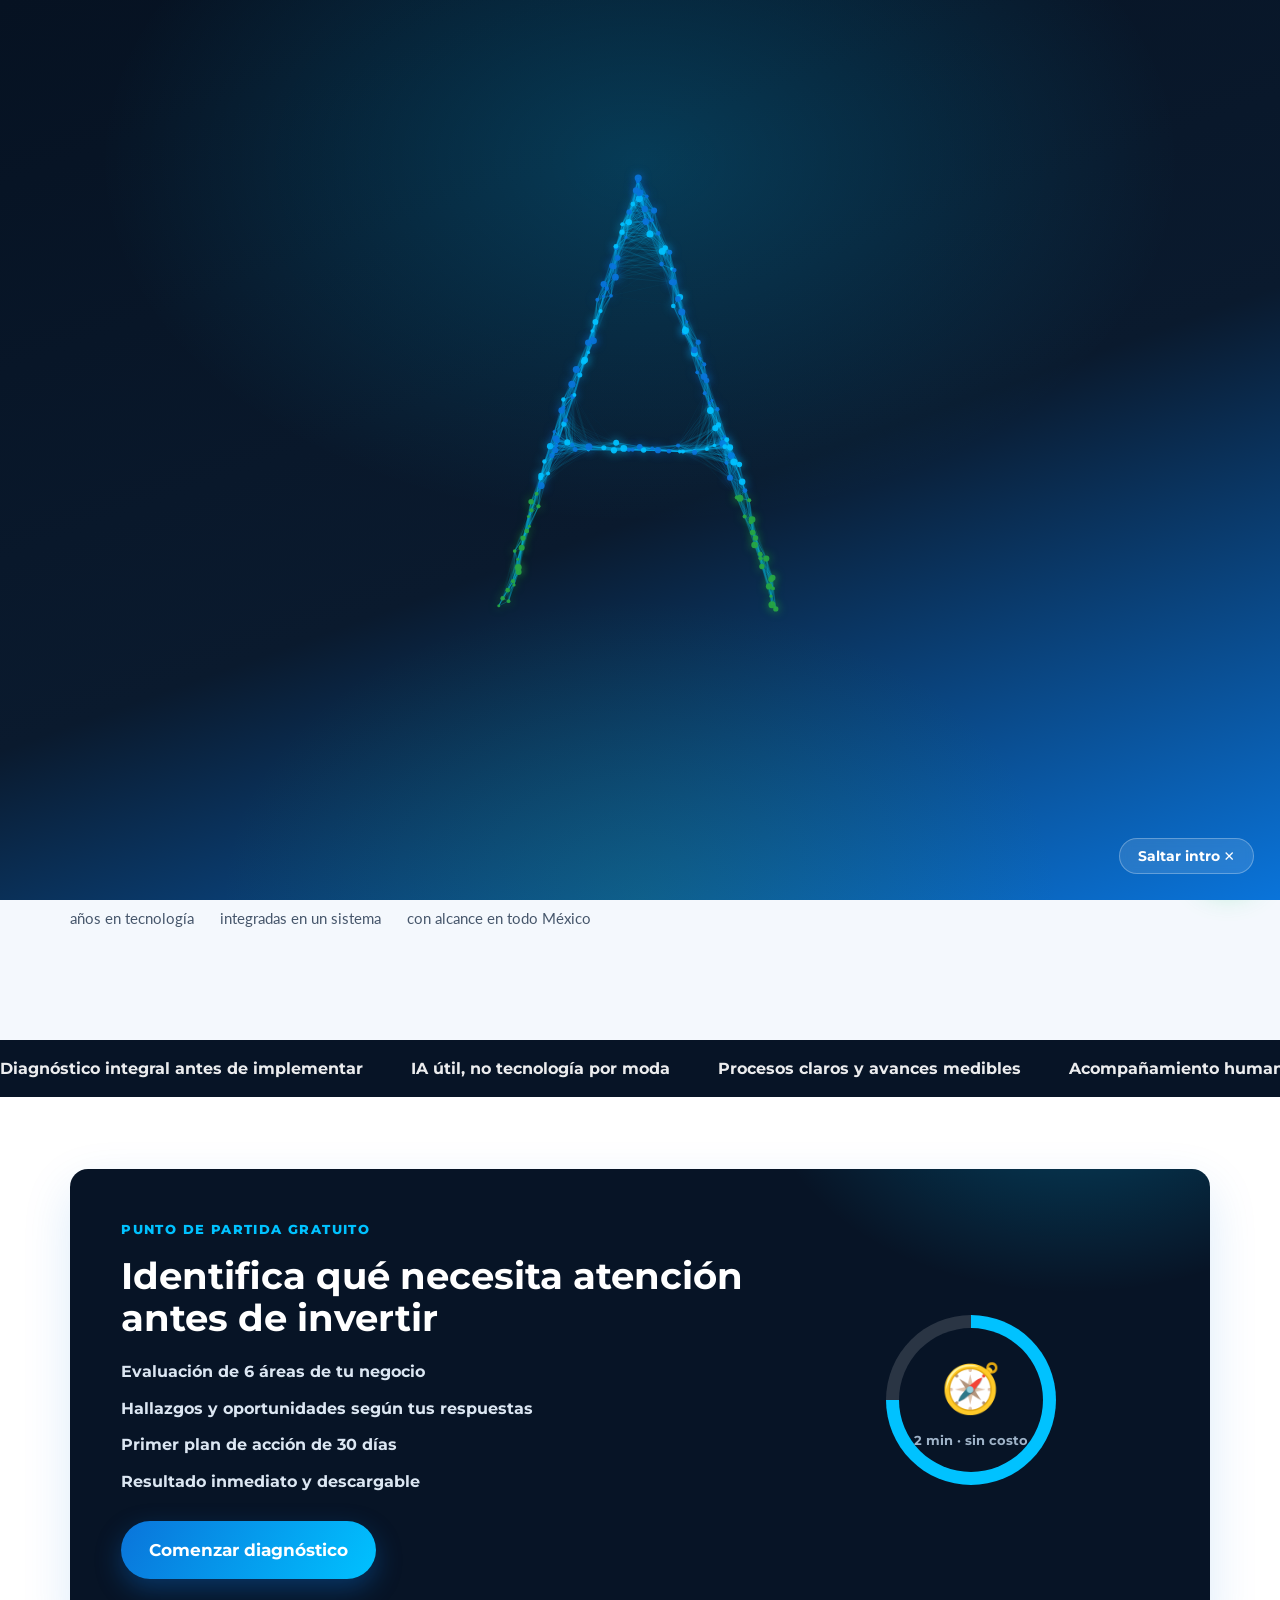
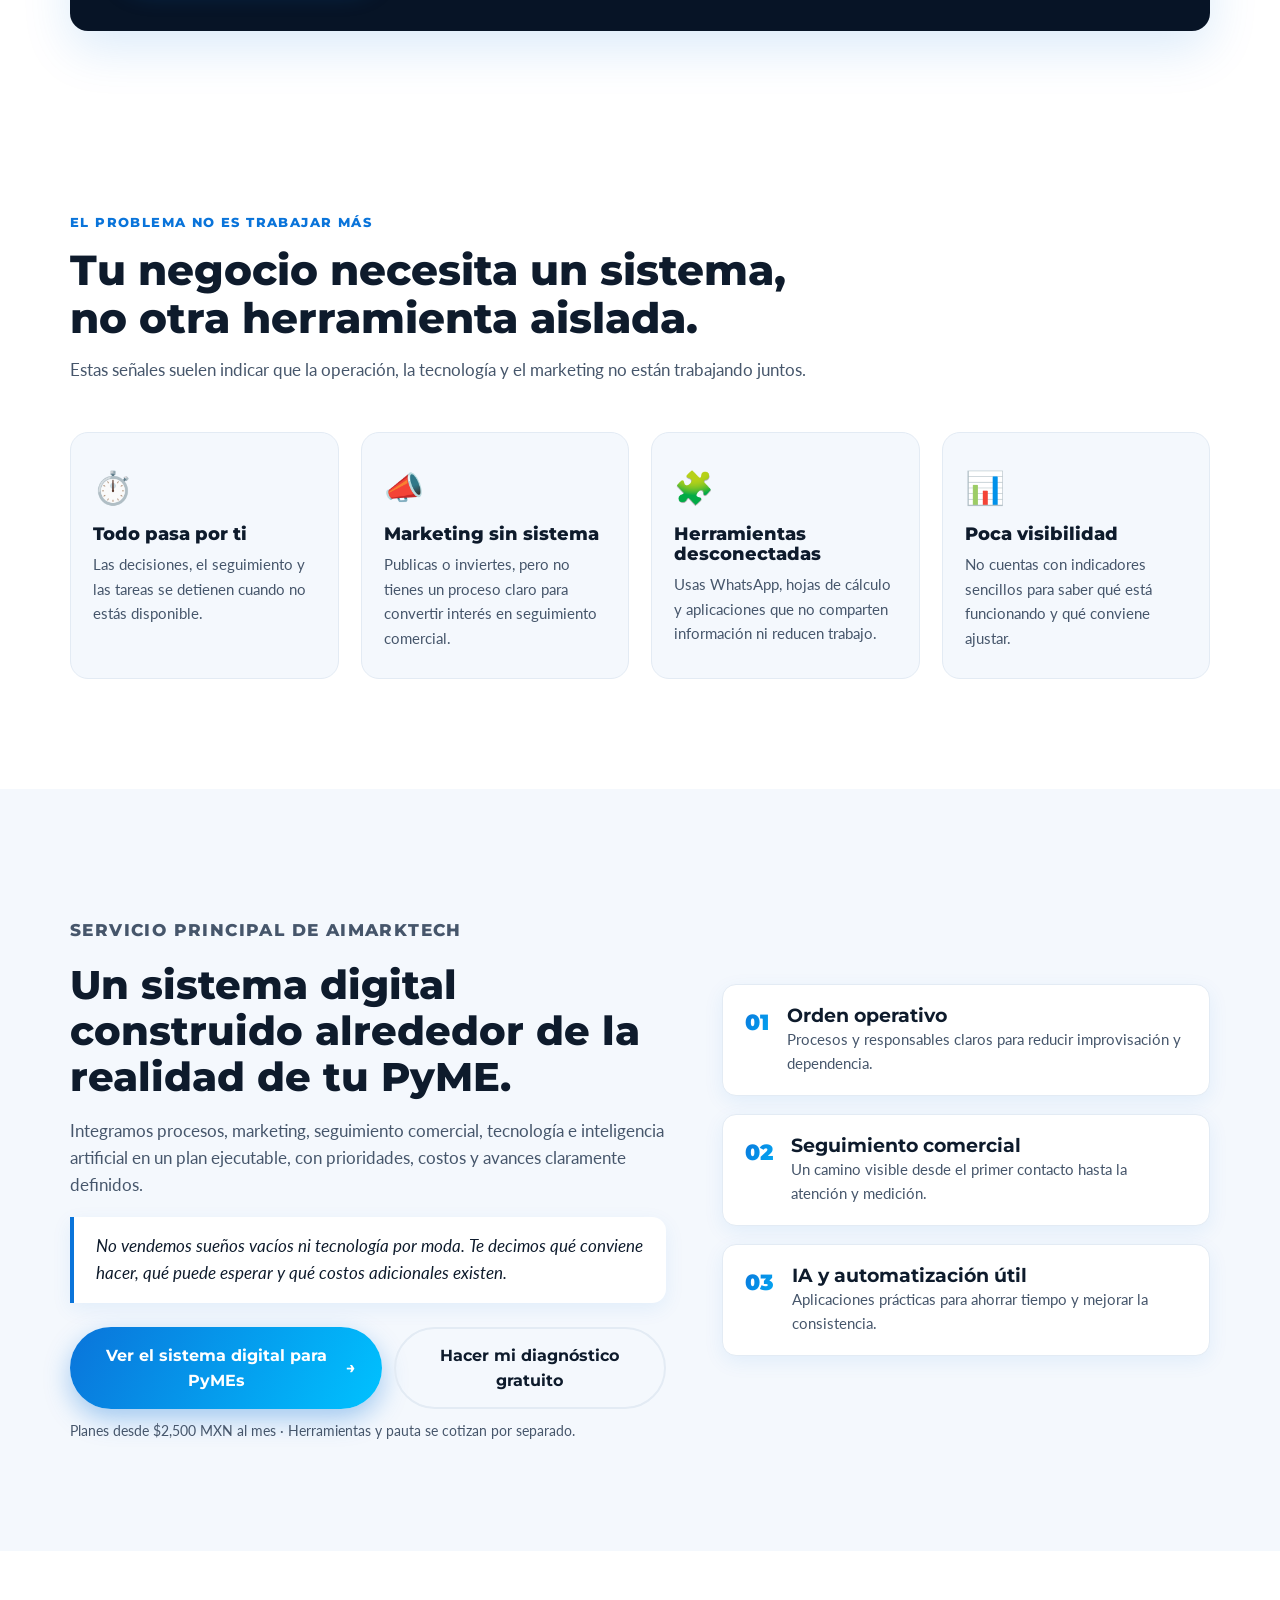
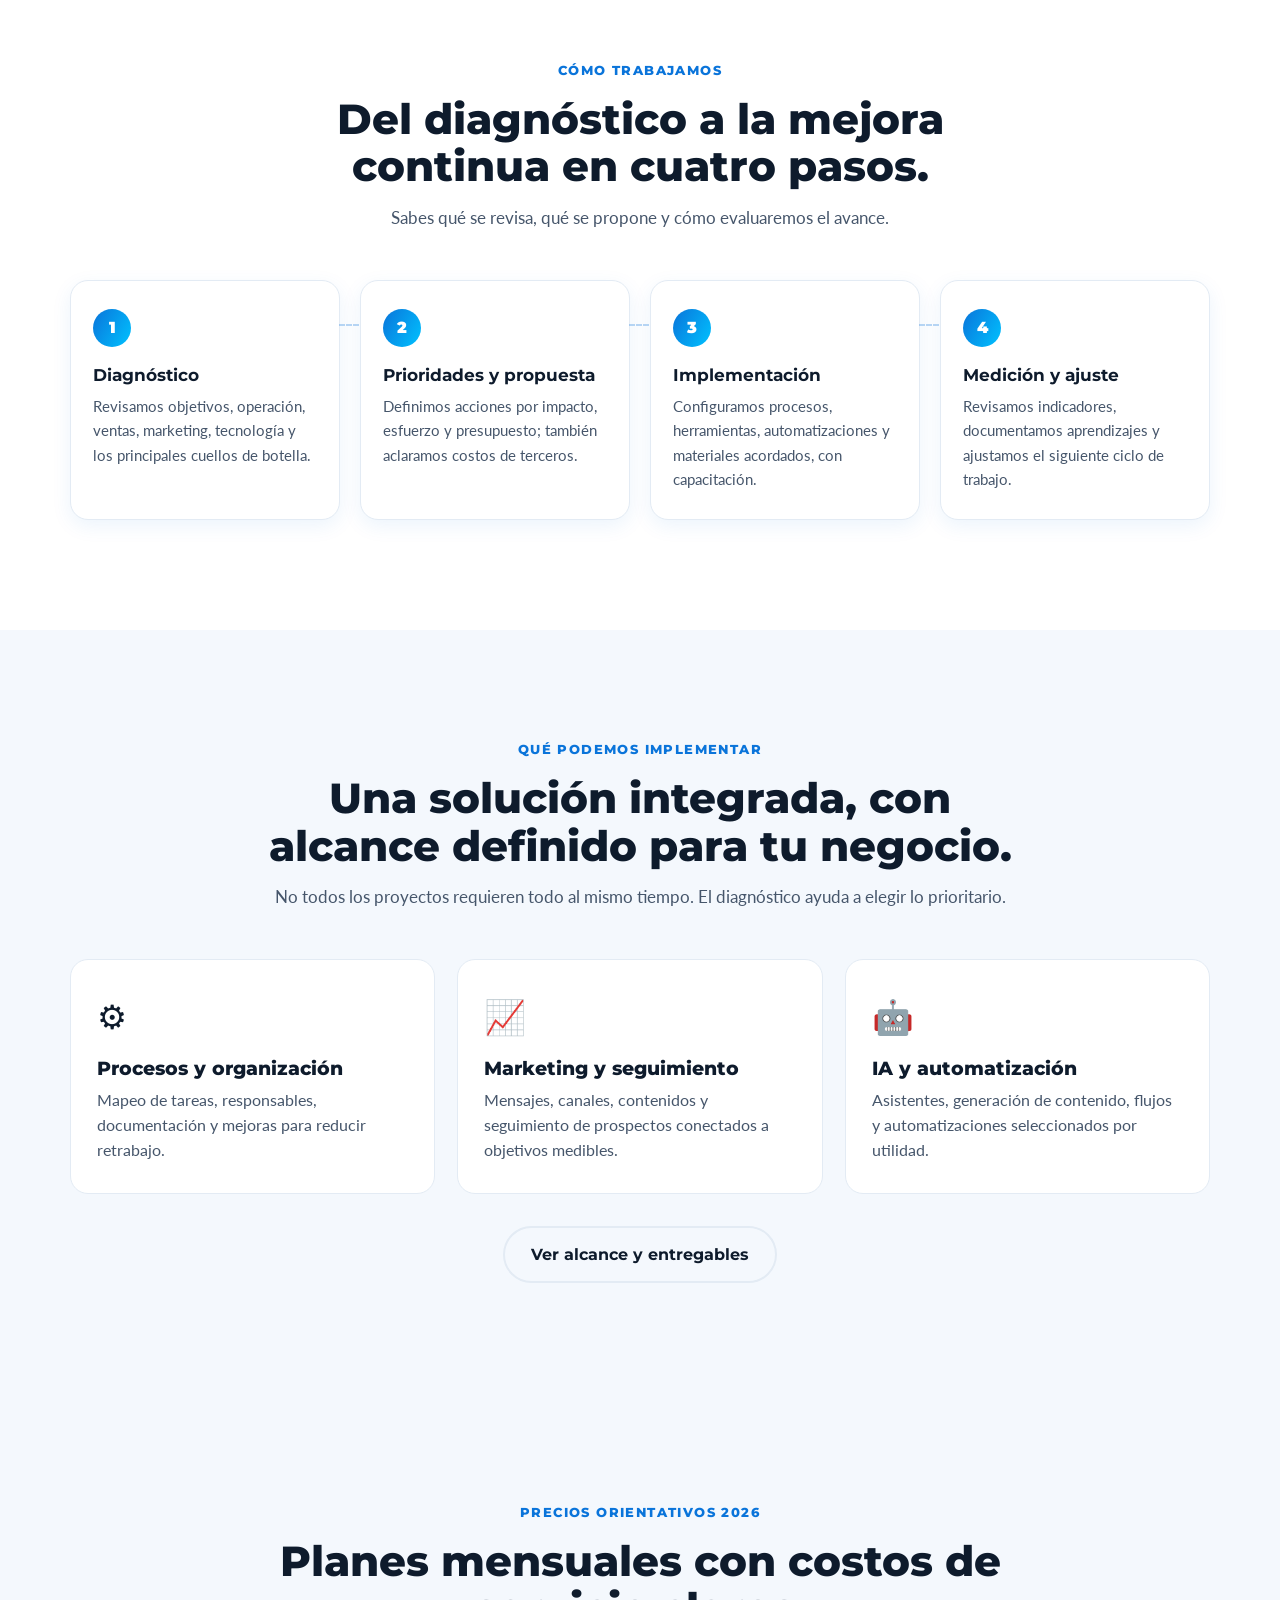
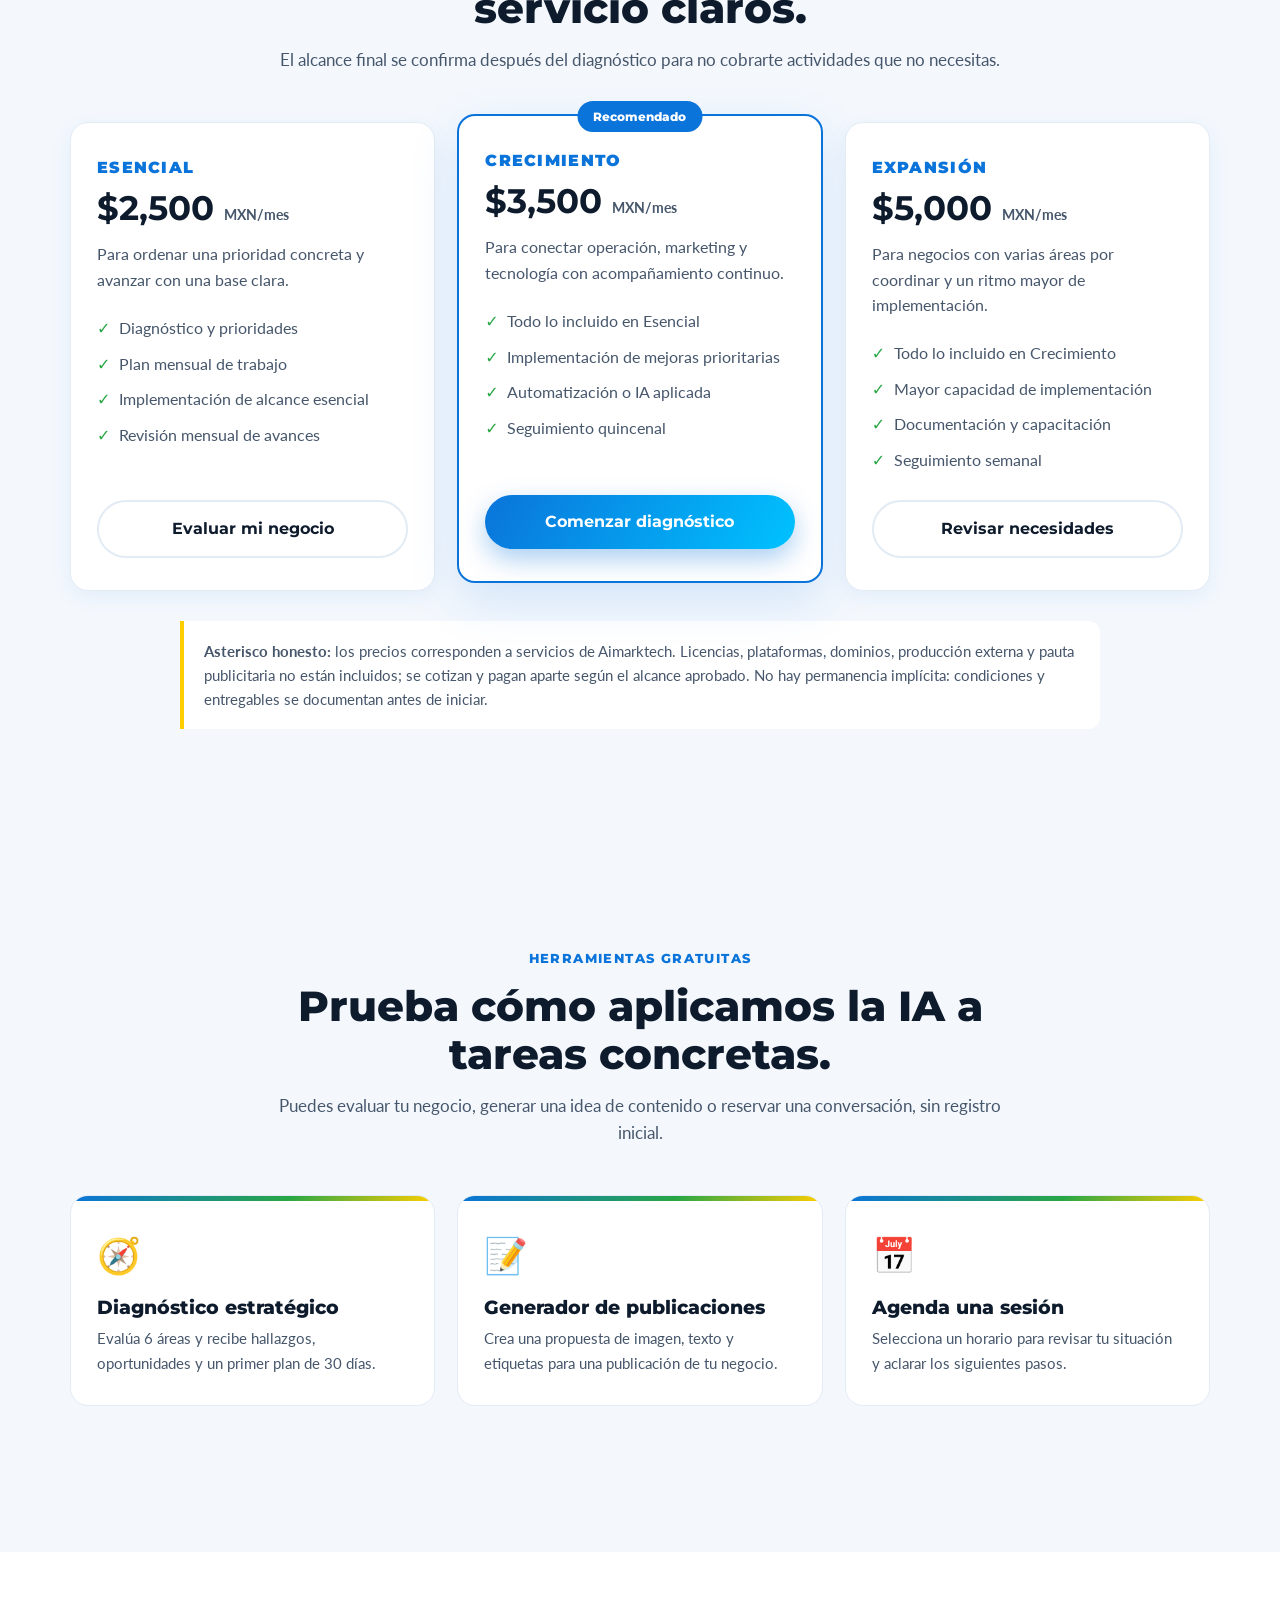
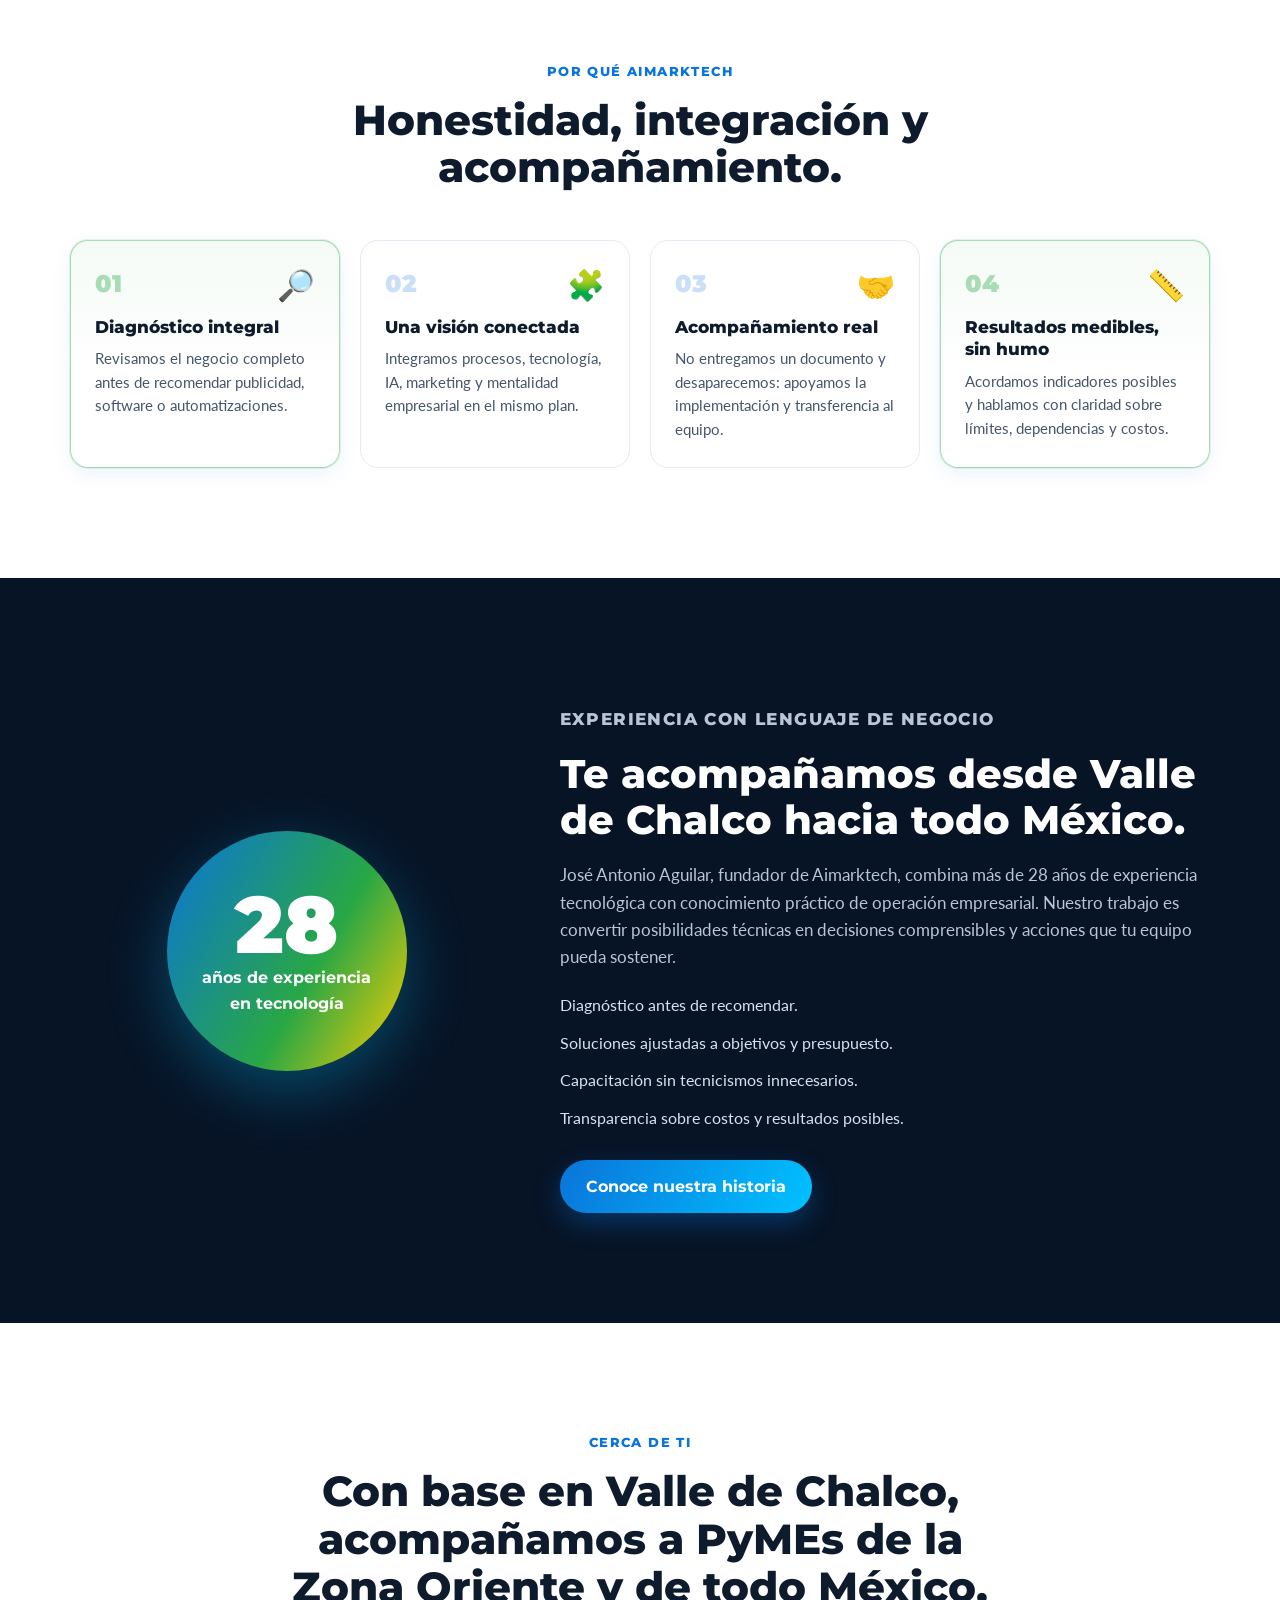
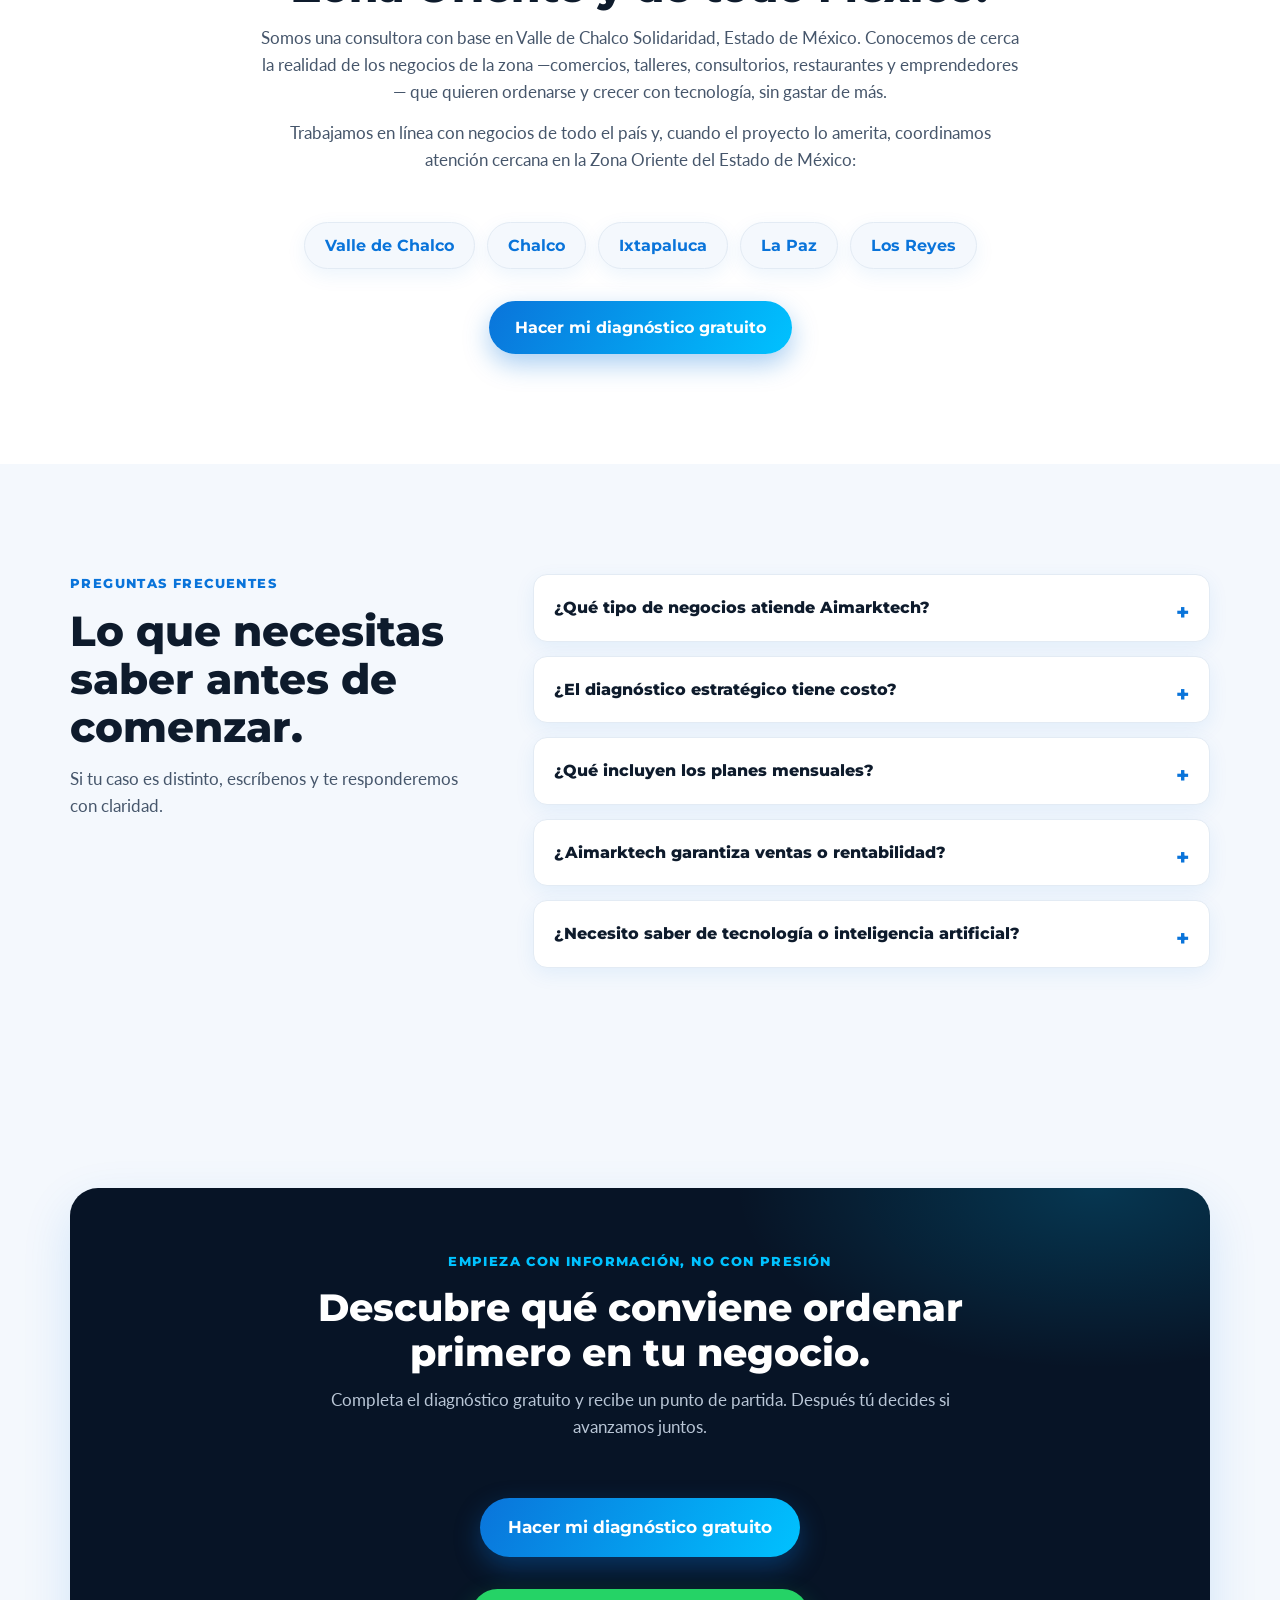
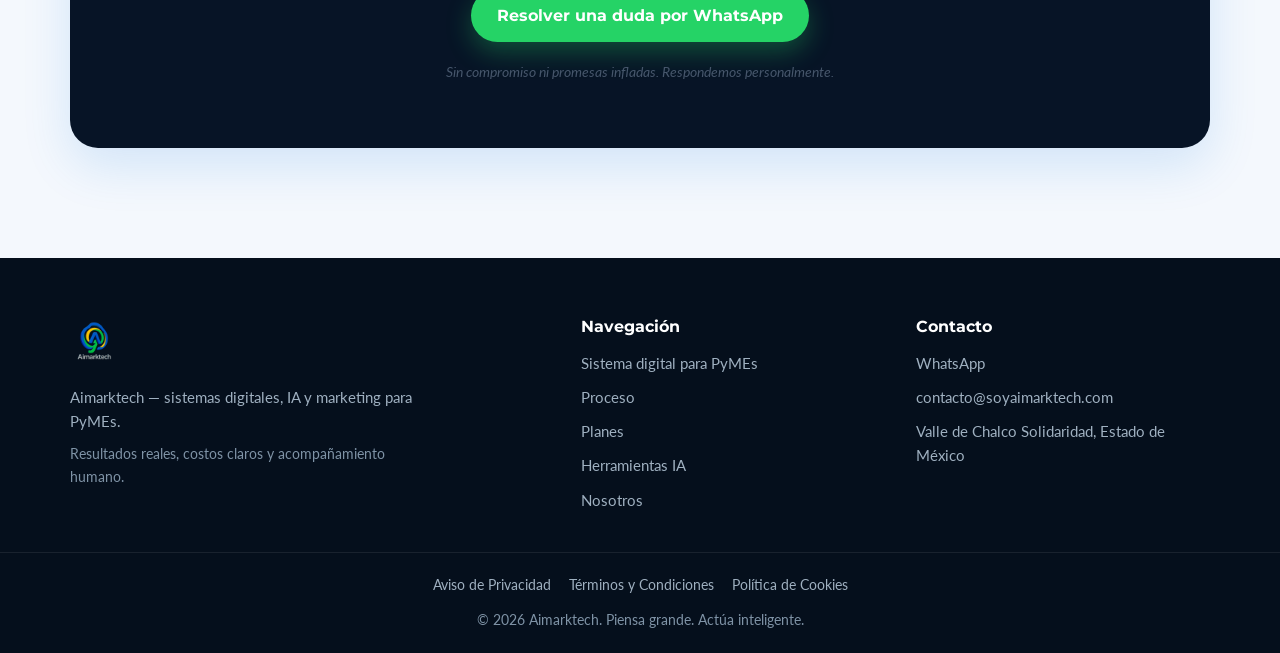
==== index.html @ 7a9a4cf0 "feat: enfoque local Zona Oriente en el home (SEO local) - Hero: eyebrow y dato de confianza menciona" ====
<!DOCTYPE html>
<html lang="es-MX">
<head>
  <meta charset="UTF-8" />
  <meta name="viewport" content="width=device-width, initial-scale=1.0" />
  <title>IA y sistemas digitales para PyMEs en México | Aimarktech</title>
  <meta name="description" content="Ayudamos a PyMEs mexicanas a ordenar operación, marketing y ventas con IA aplicada, automatización y acompañamiento. Diagnóstico gratuito." />
  <meta name="theme-color" content="#0A74DA" />
  <meta name="author" content="Aimarktech" />
  <meta name="robots" content="index, follow" />
  <link rel="canonical" href="https://soyaimarktech.com/" />

  <meta property="og:site_name" content="Aimarktech" />
  <meta property="og:title" content="IA y sistemas digitales para PyMEs en México | Aimarktech" />
  <meta property="og:description" content="Ordenamos tu operación, marketing y seguimiento comercial con tecnología e IA aplicada. Sin humo, con costos claros y acompañamiento." />
  <meta property="og:type" content="website" />
  <meta property="og:url" content="https://soyaimarktech.com/" />
  <meta property="og:locale" content="es_MX" />
  <meta property="og:image" content="https://soyaimarktech.com/assets/logo.png" />
  <meta property="og:image:alt" content="Aimarktech, sistemas digitales e inteligencia artificial para PyMEs" />

  <meta name="twitter:card" content="summary_large_image" />
  <meta name="twitter:title" content="IA y sistemas digitales para PyMEs | Aimarktech" />
  <meta name="twitter:description" content="Tecnología, IA y marketing para que tu PyME opere y venda con más orden." />
  <meta name="twitter:image" content="https://soyaimarktech.com/assets/logo.png" />

  <link rel="icon" type="image/png" href="assets/logo.png" />
  <link rel="preconnect" href="https://fonts.googleapis.com" />
  <link rel="preconnect" href="https://fonts.gstatic.com" crossorigin />
  <link href="https://fonts.googleapis.com/css2?family=Lato:wght@400;700&family=Montserrat:wght@600;700;800;900&display=swap" rel="stylesheet" />
  <link rel="stylesheet" href="styles.css" />
  <link rel="stylesheet" href="assets/tools.css" />

  <script>
    (function () {
      try {
        var seen = sessionStorage.getItem("amk_intro") === "1";
        var reduce = window.matchMedia && window.matchMedia("(prefers-reduced-motion: reduce)").matches;
        if (seen || reduce) document.documentElement.classList.add("intro-seen");
      } catch (e) {}
    })();
  </script>

  <script type="application/ld+json">
  {
    "@context": "https://schema.org",
    "@graph": [
      {
        "@type": "ProfessionalService",
        "@id": "https://soyaimarktech.com/#business",
        "name": "Aimarktech",
        "description": "Consultoría e implementación de sistemas digitales, inteligencia artificial y marketing para PyMEs mexicanas.",
        "url": "https://soyaimarktech.com/",
        "logo": "https://soyaimarktech.com/assets/logo.png",
        "image": "https://soyaimarktech.com/assets/logo.png",
        "telephone": "+525639637740",
        "email": "contacto@soyaimarktech.com",
        "slogan": "Resultados reales, sin humo.",
        "priceRange": "$$",
        "address": {
          "@type": "PostalAddress",
          "addressLocality": "Valle de Chalco Solidaridad",
          "addressRegion": "Estado de México",
          "addressCountry": "MX"
        },
        "areaServed": [
          { "@type": "City", "name": "Valle de Chalco Solidaridad" },
          { "@type": "City", "name": "Chalco" },
          { "@type": "City", "name": "Ixtapaluca" },
          { "@type": "City", "name": "La Paz" },
          { "@type": "City", "name": "Los Reyes Acaquilpan" },
          { "@type": "Country", "name": "México" }
        ],
        "founder": { "@id": "https://soyaimarktech.com/#fundador" },
        "knowsAbout": ["Inteligencia artificial para PyMEs", "Automatización de procesos", "Marketing estratégico", "Sistemas digitales", "Consultoría empresarial"],
        "contactPoint": {
          "@type": "ContactPoint",
          "contactType": "customer service",
          "telephone": "+525639637740",
          "email": "contacto@soyaimarktech.com",
          "availableLanguage": ["es-MX"]
        }
      },
      {
        "@type": "Person",
        "@id": "https://soyaimarktech.com/#fundador",
        "name": "José Antonio Aguilar",
        "jobTitle": "Fundador y consultor principal",
        "worksFor": { "@id": "https://soyaimarktech.com/#business" }
      },
      {
        "@type": "WebSite",
        "@id": "https://soyaimarktech.com/#website",
        "url": "https://soyaimarktech.com/",
        "name": "Aimarktech",
        "inLanguage": "es-MX",
        "publisher": { "@id": "https://soyaimarktech.com/#business" }
      },
      {
        "@type": "FAQPage",
        "@id": "https://soyaimarktech.com/#faq",
        "mainEntity": [
          {
            "@type": "Question",
            "name": "¿Qué tipo de negocios atiende Aimarktech?",
            "acceptedAnswer": { "@type": "Answer", "text": "Trabajamos principalmente con pequeñas empresas y PyMEs mexicanas que necesitan ordenar su operación, marketing, seguimiento comercial o uso de tecnología. Atendemos desde Valle de Chalco Solidaridad a negocios de todo México." }
          },
          {
            "@type": "Question",
            "name": "¿El diagnóstico estratégico tiene costo?",
            "acceptedAnswer": { "@type": "Answer", "text": "No. El diagnóstico inicial con IA es gratuito y entrega hallazgos orientativos. Después puedes solicitar una sesión para revisar prioridades y decidir si necesitas implementación." }
          },
          {
            "@type": "Question",
            "name": "¿Qué incluyen los planes mensuales?",
            "acceptedAnswer": { "@type": "Answer", "text": "Incluyen servicios de diagnóstico, planeación, implementación y acompañamiento según el nivel contratado. Las licencias de herramientas, servicios de terceros y pauta publicitaria se cotizan y pagan aparte." }
          },
          {
            "@type": "Question",
            "name": "¿Aimarktech garantiza ventas o rentabilidad?",
            "acceptedAnswer": { "@type": "Answer", "text": "No prometemos resultados que dependen de múltiples factores. Definimos objetivos, acciones e indicadores para medir avances con transparencia y ajustar lo necesario." }
          },
          {
            "@type": "Question",
            "name": "¿Necesito saber de tecnología o inteligencia artificial?",
            "acceptedAnswer": { "@type": "Answer", "text": "No. Traducimos la tecnología a pasos prácticos, capacitamos a las personas involucradas y recomendamos solo lo que tenga sentido para el negocio y su presupuesto." }
          }
        ]
      }
    ]
  }
  </script>
</head>
<body>
  <div id="introOverlay">
    <canvas id="introCanvas" aria-hidden="true"></canvas>
    <div class="intro-brand" id="introBrand">AIMARKTECH</div>
    <button type="button" class="intro-skip" id="introSkip">Saltar intro ✕</button>
  </div>

  <header class="site-header" id="top">
    <nav class="nav container">
      <a href="#top" class="brand" aria-label="Aimarktech inicio">
        <img src="assets/logo.png" onerror="this.onerror=null;this.src='assets/logo.svg';" alt="Logo de Aimarktech" class="brand-logo" width="40" height="40" />
        <span class="brand-name">Aimarktech</span>
      </a>
      <button class="nav-toggle" id="navToggle" aria-label="Abrir menú" aria-expanded="false"><span></span><span></span><span></span></button>
      <ul class="nav-links" id="navLinks">
        <li><a href="sistema-digital-pymes">Solución</a></li>
        <li><a href="#proceso">Proceso</a></li>
        <li><a href="#planes">Planes</a></li>
        <li><a href="herramientas">Herramientas IA</a></li>
        <li><a href="nosotros">Nosotros</a></li>
        <li><a href="herramientas#diagnostico" class="nav-cta">Diagnóstico gratis</a></li>
      </ul>
    </nav>
  </header>

  <main>
    <section class="hero">
      <div class="hero-bg" aria-hidden="true"></div>
      <canvas class="hero-net" id="heroNet" aria-hidden="true"></canvas>
      <div class="container hero-inner">
        <div class="hero-content">
          <p class="eyebrow">Sistemas digitales e IA para PyMEs · Valle de Chalco y todo México</p>
          <h1 class="hero-title">Implementamos IA y sistemas digitales para que tu PyME <span class="grad-text">venda con más orden y dependa menos del dueño.</span></h1>
          <p class="hero-sub">Primero diagnosticamos tu operación, marketing y seguimiento comercial. Después proponemos e implementamos mejoras concretas, medimos avances y te acompañamos sin venderte soluciones mágicas.</p>
          <div class="hero-actions">
            <a href="herramientas#diagnostico" class="btn btn-primary">Hacer mi diagnóstico gratuito</a>
            <a id="waHero" href="#" class="btn btn-whatsapp" target="_blank" rel="noopener">Hablar por WhatsApp</a>
          </div>
          <ul class="hero-trust">
            <li><strong>+28</strong> años en tecnología</li>
            <li><strong>4 áreas</strong> integradas en un sistema</li>
            <li><strong>Valle de Chalco</strong> con alcance en todo México</li>
          </ul>
        </div>
        <div class="hero-art" aria-hidden="true">
          <div class="hero-glow"></div>
          <div class="hero-card hero-card-1"><span class="dot dot-blue"></span> Diagnóstico antes de proponer</div>
          <div class="hero-card hero-card-2"><span class="dot dot-green"></span> Avances medibles</div>
          <div class="hero-card hero-card-3"><span class="dot dot-yellow"></span> Costos claros</div>
        </div>
      </div>
    </section>

    <div class="marquee" aria-hidden="true">
      <div class="marquee-track">
        <span>Diagnóstico integral antes de implementar</span>
        <span>IA útil, no tecnología por moda</span>
        <span>Procesos claros y avances medibles</span>
        <span>Acompañamiento humano y costos honestos</span>
        <span>Diagnóstico integral antes de implementar</span>
        <span>IA útil, no tecnología por moda</span>
        <span>Procesos claros y avances medibles</span>
        <span>Acompañamiento humano y costos honestos</span>
      </div>
    </div>

    <section class="section diag-band" id="diagnostico-cta">
      <div class="container">
        <div class="diag-band-box">
          <div class="diag-band-text">
            <p class="eyebrow">Punto de partida gratuito</p>
            <h2>Identifica qué necesita atención antes de invertir</h2>
            <ul class="diag-band-list">
              <li>Evaluación de 6 áreas de tu negocio</li>
              <li>Hallazgos y oportunidades según tus respuestas</li>
              <li>Primer plan de acción de 30 días</li>
              <li>Resultado inmediato y descargable</li>
            </ul>
            <a href="herramientas#diagnostico" class="btn btn-primary btn-lg">Comenzar diagnóstico</a>
          </div>
          <div class="diag-band-art" aria-hidden="true">
            <div class="diag-band-ring"><span class="ring-emoji">🧭</span><span class="ring-label">2 min · sin costo</span></div>
          </div>
        </div>
      </div>
    </section>

    <section class="section problema">
      <div class="container">
        <div class="section-head">
          <p class="eyebrow">El problema no es trabajar más</p>
          <h2>Tu negocio necesita un sistema, no otra herramienta aislada.</h2>
          <p class="section-lead">Estas señales suelen indicar que la operación, la tecnología y el marketing no están trabajando juntos.</p>
        </div>
        <div class="pain-grid">
          <article class="pain-card"><span class="pain-icon">⏱️</span><h3>Todo pasa por ti</h3><p>Las decisiones, el seguimiento y las tareas se detienen cuando no estás disponible.</p></article>
          <article class="pain-card"><span class="pain-icon">📣</span><h3>Marketing sin sistema</h3><p>Publicas o inviertes, pero no tienes un proceso claro para convertir interés en seguimiento comercial.</p></article>
          <article class="pain-card"><span class="pain-icon">🧩</span><h3>Herramientas desconectadas</h3><p>Usas WhatsApp, hojas de cálculo y aplicaciones que no comparten información ni reducen trabajo.</p></article>
          <article class="pain-card"><span class="pain-icon">📊</span><h3>Poca visibilidad</h3><p>No cuentas con indicadores sencillos para saber qué está funcionando y qué conviene ajustar.</p></article>
        </div>
      </div>
    </section>

    <section class="section filosofia" id="solucion">
      <div class="container filosofia-inner">
        <div class="filosofia-text">
          <p class="eyebrow">Servicio principal de Aimarktech</p>
          <h2>Un sistema digital construido alrededor de la realidad de tu PyME.</h2>
          <p>Integramos procesos, marketing, seguimiento comercial, tecnología e inteligencia artificial en un plan ejecutable, con prioridades, costos y avances claramente definidos.</p>
          <blockquote class="quote">No vendemos sueños vacíos ni tecnología por moda. Te decimos qué conviene hacer, qué puede esperar y qué costos adicionales existen.</blockquote>
          <div class="solution-actions">
            <a href="sistema-digital-pymes" class="btn btn-primary solution-primary">Ver el sistema digital para PyMEs <span aria-hidden="true">→</span></a>
            <a href="herramientas#diagnostico" class="btn btn-ghost">Hacer mi diagnóstico gratuito</a>
          </div>
          <p class="solution-note">Planes desde $2,500 MXN al mes · Herramientas y pauta se cotizan por separado.</p>
        </div>
        <div class="filosofia-pillars">
          <div class="pill-step"><span>01</span><div><h3>Orden operativo</h3><p>Procesos y responsables claros para reducir improvisación y dependencia.</p></div></div>
          <div class="pill-step"><span>02</span><div><h3>Seguimiento comercial</h3><p>Un camino visible desde el primer contacto hasta la atención y medición.</p></div></div>
          <div class="pill-step"><span>03</span><div><h3>IA y automatización útil</h3><p>Aplicaciones prácticas para ahorrar tiempo y mejorar la consistencia.</p></div></div>
        </div>
      </div>
    </section>

    <section class="section metodo" id="proceso">
      <div class="container">
        <div class="section-head center">
          <p class="eyebrow">Cómo trabajamos</p>
          <h2>Del diagnóstico a la mejora continua en cuatro pasos.</h2>
          <p class="section-lead">Sabes qué se revisa, qué se propone y cómo evaluaremos el avance.</p>
        </div>
        <div class="process-grid">
          <article class="process-card"><span class="process-num">1</span><h3>Diagnóstico</h3><p>Revisamos objetivos, operación, ventas, marketing, tecnología y los principales cuellos de botella.</p></article>
          <article class="process-card"><span class="process-num">2</span><h3>Prioridades y propuesta</h3><p>Definimos acciones por impacto, esfuerzo y presupuesto; también aclaramos costos de terceros.</p></article>
          <article class="process-card"><span class="process-num">3</span><h3>Implementación</h3><p>Configuramos procesos, herramientas, automatizaciones y materiales acordados, con capacitación.</p></article>
          <article class="process-card"><span class="process-num">4</span><h3>Medición y ajuste</h3><p>Revisamos indicadores, documentamos aprendizajes y ajustamos el siguiente ciclo de trabajo.</p></article>
        </div>
      </div>
    </section>

    <section class="section servicios" id="servicios">
      <div class="container">
        <div class="section-head center">
          <p class="eyebrow">Qué podemos implementar</p>
          <h2>Una solución integrada, con alcance definido para tu negocio.</h2>
          <p class="section-lead">No todos los proyectos requieren todo al mismo tiempo. El diagnóstico ayuda a elegir lo prioritario.</p>
        </div>
        <div class="serv-grid">
          <article class="serv-card"><span class="serv-icon">⚙️</span><h3>Procesos y organización</h3><p>Mapeo de tareas, responsables, documentación y mejoras para reducir retrabajo.</p></article>
          <article class="serv-card"><span class="serv-icon">📈</span><h3>Marketing y seguimiento</h3><p>Mensajes, canales, contenidos y seguimiento de prospectos conectados a objetivos medibles.</p></article>
          <article class="serv-card"><span class="serv-icon">🤖</span><h3>IA y automatización</h3><p>Asistentes, generación de contenido, flujos y automatizaciones seleccionados por utilidad.</p></article>
        </div>
        <div class="center-action"><a href="sistema-digital-pymes" class="btn btn-ghost">Ver alcance y entregables</a></div>
      </div>
    </section>

    <section class="section pricing-section" id="planes">
      <div class="container">
        <div class="section-head center">
          <p class="eyebrow">Precios orientativos 2026</p>
          <h2>Planes mensuales con costos de servicio claros.</h2>
          <p class="section-lead">El alcance final se confirma después del diagnóstico para no cobrarte actividades que no necesitas.</p>
        </div>
        <div class="pricing-grid">
          <article class="price-card">
            <p class="price-kicker">Esencial</p>
            <h3>$2,500 <span>MXN/mes</span></h3>
            <p>Para ordenar una prioridad concreta y avanzar con una base clara.</p>
            <ul><li>Diagnóstico y prioridades</li><li>Plan mensual de trabajo</li><li>Implementación de alcance esencial</li><li>Revisión mensual de avances</li></ul>
            <a href="herramientas#diagnostico" class="btn btn-ghost btn-block">Evaluar mi negocio</a>
          </article>
          <article class="price-card featured">
            <span class="price-badge">Recomendado</span>
            <p class="price-kicker">Crecimiento</p>
            <h3>$3,500 <span>MXN/mes</span></h3>
            <p>Para conectar operación, marketing y tecnología con acompañamiento continuo.</p>
            <ul><li>Todo lo incluido en Esencial</li><li>Implementación de mejoras prioritarias</li><li>Automatización o IA aplicada</li><li>Seguimiento quincenal</li></ul>
            <a href="herramientas#diagnostico" class="btn btn-primary btn-block">Comenzar diagnóstico</a>
          </article>
          <article class="price-card">
            <p class="price-kicker">Expansión</p>
            <h3>$5,000 <span>MXN/mes</span></h3>
            <p>Para negocios con varias áreas por coordinar y un ritmo mayor de implementación.</p>
            <ul><li>Todo lo incluido en Crecimiento</li><li>Mayor capacidad de implementación</li><li>Documentación y capacitación</li><li>Seguimiento semanal</li></ul>
            <a href="herramientas#diagnostico" class="btn btn-ghost btn-block">Revisar necesidades</a>
          </article>
        </div>
        <p class="pricing-note"><strong>Asterisco honesto:</strong> los precios corresponden a servicios de Aimarktech. Licencias, plataformas, dominios, producción externa y pauta publicitaria no están incluidos; se cotizan y pagan aparte según el alcance aprobado. No hay permanencia implícita: condiciones y entregables se documentan antes de iniciar.</p>
      </div>
    </section>

    <section class="section tools-showcase" id="herramientas">
      <div class="container">
        <div class="section-head center">
          <p class="eyebrow">Herramientas gratuitas</p>
          <h2>Prueba cómo aplicamos la IA a tareas concretas.</h2>
          <p class="section-lead">Puedes evaluar tu negocio, generar una idea de contenido o reservar una conversación, sin registro inicial.</p>
        </div>
        <div class="showcase-grid">
          <a class="showcase-card" href="herramientas#diagnostico"><span class="showcase-icon">🧭</span><h3>Diagnóstico estratégico</h3><p>Evalúa 6 áreas y recibe hallazgos, oportunidades y un primer plan de 30 días.</p></a>
          <a class="showcase-card" href="herramientas#posts"><span class="showcase-icon">📝</span><h3>Generador de publicaciones</h3><p>Crea una propuesta de imagen, texto y etiquetas para una publicación de tu negocio.</p></a>
          <a class="showcase-card" href="herramientas#agenda"><span class="showcase-icon">📅</span><h3>Agenda una sesión</h3><p>Selecciona un horario para revisar tu situación y aclarar los siguientes pasos.</p></a>
        </div>
      </div>
    </section>

    <section class="section ventajas" id="porque">
      <div class="container">
        <div class="section-head center">
          <p class="eyebrow">Por qué Aimarktech</p>
          <h2>Honestidad, integración y acompañamiento.</h2>
        </div>
        <div class="difference-grid">
          <article class="ventaja-card is-key"><div class="ventaja-top"><span class="ventaja-num">01</span><span class="ventaja-ico">🔎</span></div><h3>Diagnóstico integral</h3><p>Revisamos el negocio completo antes de recomendar publicidad, software o automatizaciones.</p></article>
          <article class="ventaja-card"><div class="ventaja-top"><span class="ventaja-num">02</span><span class="ventaja-ico">🧩</span></div><h3>Una visión conectada</h3><p>Integramos procesos, tecnología, IA, marketing y mentalidad empresarial en el mismo plan.</p></article>
          <article class="ventaja-card"><div class="ventaja-top"><span class="ventaja-num">03</span><span class="ventaja-ico">🤝</span></div><h3>Acompañamiento real</h3><p>No entregamos un documento y desaparecemos: apoyamos la implementación y transferencia al equipo.</p></article>
          <article class="ventaja-card is-key"><div class="ventaja-top"><span class="ventaja-num">04</span><span class="ventaja-ico">📏</span></div><h3>Resultados medibles, sin humo</h3><p>Acordamos indicadores posibles y hablamos con claridad sobre límites, dependencias y costos.</p></article>
        </div>
      </div>
    </section>

    <section class="section porque" id="equipo">
      <div class="container porque-inner">
        <div class="porque-media" aria-hidden="true"><div class="porque-badge"><span class="porque-num">28</span><span class="porque-label">años de experiencia<br />en tecnología</span></div></div>
        <div class="porque-text">
          <p class="eyebrow">Experiencia con lenguaje de negocio</p>
          <h2>Te acompañamos desde Valle de Chalco hacia todo México.</h2>
          <p>José Antonio Aguilar, fundador de Aimarktech, combina más de 28 años de experiencia tecnológica con conocimiento práctico de operación empresarial. Nuestro trabajo es convertir posibilidades técnicas en decisiones comprensibles y acciones que tu equipo pueda sostener.</p>
          <ul class="porque-list"><li>Diagnóstico antes de recomendar.</li><li>Soluciones ajustadas a objetivos y presupuesto.</li><li>Capacitación sin tecnicismos innecesarios.</li><li>Transparencia sobre costos y resultados posibles.</li></ul>
          <a href="nosotros" class="btn btn-primary">Conoce nuestra historia</a>
        </div>
      </div>
    </section>

    <section class="section local" id="cercadeti">
      <div class="container">
        <div class="section-head center">
          <p class="eyebrow">Cerca de ti</p>
          <h2>Con base en Valle de Chalco, acompañamos a PyMEs de la Zona Oriente y de todo México.</h2>
          <p class="section-lead">Somos una consultora con base en Valle de Chalco Solidaridad, Estado de México. Conocemos de cerca la realidad de los negocios de la zona —comercios, talleres, consultorios, restaurantes y emprendedores— que quieren ordenarse y crecer con tecnología, sin gastar de más.</p>
          <p class="section-lead">Trabajamos en línea con negocios de todo el país y, cuando el proyecto lo amerita, coordinamos atención cercana en la Zona Oriente del Estado de México:</p>
        </div>
        <ul class="local-zones" aria-label="Municipios de la Zona Oriente que atendemos">
          <li>Valle de Chalco</li>
          <li>Chalco</li>
          <li>Ixtapaluca</li>
          <li>La Paz</li>
          <li>Los Reyes</li>
        </ul>
        <div class="center-action"><a href="herramientas#diagnostico" class="btn btn-primary">Hacer mi diagnóstico gratuito</a></div>
      </div>
    </section>

    <section class="section faq-section" id="preguntas">
      <div class="container faq-layout">
        <div class="section-head">
          <p class="eyebrow">Preguntas frecuentes</p>
          <h2>Lo que necesitas saber antes de comenzar.</h2>
          <p class="section-lead">Si tu caso es distinto, escríbenos y te responderemos con claridad.</p>
        </div>
        <div class="faq-list">
          <details><summary>¿Qué tipo de negocios atiende Aimarktech?</summary><p>Trabajamos principalmente con pequeñas empresas y PyMEs mexicanas que necesitan ordenar su operación, marketing, seguimiento comercial o uso de tecnología. Atendemos desde Valle de Chalco Solidaridad a negocios de todo México.</p></details>
          <details><summary>¿El diagnóstico estratégico tiene costo?</summary><p>No. El diagnóstico inicial con IA es gratuito y entrega hallazgos orientativos. Después puedes solicitar una sesión para revisar prioridades y decidir si necesitas implementación.</p></details>
          <details><summary>¿Qué incluyen los planes mensuales?</summary><p>Incluyen servicios de diagnóstico, planeación, implementación y acompañamiento según el nivel contratado. Las licencias de herramientas, servicios de terceros y pauta publicitaria se cotizan y pagan aparte.</p></details>
          <details><summary>¿Aimarktech garantiza ventas o rentabilidad?</summary><p>No prometemos resultados que dependen de múltiples factores. Definimos objetivos, acciones e indicadores para medir avances con transparencia y ajustar lo necesario.</p></details>
          <details><summary>¿Necesito saber de tecnología o inteligencia artificial?</summary><p>No. Traducimos la tecnología a pasos prácticos, capacitamos a las personas involucradas y recomendamos solo lo que tenga sentido para el negocio y su presupuesto.</p></details>
        </div>
      </div>
    </section>

    <section class="section contacto" id="contacto">
      <div class="container">
        <div class="cta-box">
          <div class="cta-head">
            <p class="eyebrow light">Empieza con información, no con presión</p>
            <h2>Descubre qué conviene ordenar primero en tu negocio.</h2>
            <p class="cta-sub">Completa el diagnóstico gratuito y recibe un punto de partida. Después tú decides si avanzamos juntos.</p>
          </div>
          <div class="cta-final">
            <div class="cta-final-actions"><a href="herramientas#diagnostico" class="btn btn-primary btn-lg">Hacer mi diagnóstico gratuito</a></div>
            <a id="waCta" href="#" class="btn btn-whatsapp" target="_blank" rel="noopener">Resolver una duda por WhatsApp</a>
            <p class="cta-note byaf">Sin compromiso ni promesas infladas. Respondemos personalmente.</p>
          </div>
        </div>
      </div>
    </section>
  </main>

  <footer class="site-footer">
    <div class="container footer-inner">
      <div class="footer-brand">
        <img src="assets/logo.png" onerror="this.onerror=null;this.src='assets/logo.svg';" alt="Logo de Aimarktech" class="footer-logo" width="48" height="48" loading="lazy" decoding="async" />
        <p>Aimarktech — sistemas digitales, IA y marketing para PyMEs.</p>
        <p class="footer-puv">Resultados reales, costos claros y acompañamiento humano.</p>
      </div>
      <div class="footer-links">
        <h2>Navegación</h2>
        <a href="sistema-digital-pymes">Sistema digital para PyMEs</a>
        <a href="#proceso">Proceso</a>
        <a href="#planes">Planes</a>
        <a href="herramientas">Herramientas IA</a>
        <a href="nosotros">Nosotros</a>
      </div>
      <div class="footer-contact">
        <h2>Contacto</h2>
        <a id="waFooter" href="#" target="_blank" rel="noopener">WhatsApp</a>
        <a href="mailto:contacto@soyaimarktech.com">contacto@soyaimarktech.com</a>
        <span>Valle de Chalco Solidaridad, Estado de México</span>
      </div>
    </div>
    <div class="footer-bottom">
      <div id="visitCounter" class="visit-counter" hidden><span class="visit-label">Visitas al sitio</span><div class="visit-digits" id="visitDigits" aria-live="polite"></div></div>
      <nav class="footer-legal" aria-label="Información legal">
        <a href="aviso-de-privacidad">Aviso de Privacidad</a>
        <a href="terminos">Términos y Condiciones</a>
        <a href="cookies">Política de Cookies</a>
      </nav>
      <p>© <span id="year"></span> Aimarktech. Piensa grande. Actúa inteligente.</p>
    </div>
  </footer>

  <a id="waFloat" href="#" class="wa-float" target="_blank" rel="noopener" aria-label="Escribir a Aimarktech por WhatsApp">
    <svg viewBox="0 0 24 24" width="28" height="28" aria-hidden="true"><path fill="currentColor" d="M.057 24l1.687-6.163a11.867 11.867 0 01-1.587-5.946C.16 5.335 5.495 0 12.05 0a11.82 11.82 0 018.413 3.488 11.82 11.82 0 013.48 8.414c-.003 6.557-5.338 11.892-11.893 11.892a11.9 11.9 0 01-5.688-1.448L.057 24zm6.597-3.807c1.676.995 3.276 1.591 5.392 1.592 5.448 0 9.886-4.434 9.889-9.885.002-5.462-4.415-9.89-9.881-9.892-5.452 0-9.887 4.434-9.889 9.884a9.86 9.86 0 001.51 5.26l-.999 3.648 3.978-1.715zm11.387-5.464c-.074-.124-.272-.198-.57-.347-.297-.149-1.758-.868-2.031-.967-.272-.099-.47-.149-.669.149-.198.297-.768.967-.941 1.165-.173.198-.347.223-.644.074-.297-.149-1.255-.462-2.39-1.475-.883-.788-1.48-1.761-1.653-2.059-.173-.297-.018-.458.13-.606.134-.133.297-.347.446-.521.151-.172.2-.296.3-.495.099-.198.05-.372-.025-.521-.075-.148-.669-1.611-.916-2.206-.242-.579-.487-.501-.669-.51l-.57-.01c-.198 0-.52.074-.792.372-.272.297-1.04 1.016-1.04 2.479 0 1.462 1.065 2.875 1.213 3.074.149.198 2.096 3.2 5.077 4.487.709.306 1.262.489 1.694.626.712.226 1.36.194 1.872.118.571-.085 1.758-.719 2.006-1.413.248-.695.248-1.29.173-1.414z" /></svg>
  </a>

  <script src="script.js"></script>
  <script src="assets/visits.js"></script>
  <script src="assets/intro.js"></script>
</body>
</html>
---- styles.css ----
/* =========================================================
   AIMARKTECH — Landing Page
   Paleta oficial (Blue Energy):
   #0A74DA  azul        #00C2FF  cyan
   #FFCE00  amarillo    #28A745  verde
   #D3D3D3  gris        Tipografías: Montserrat + Lato
   ========================================================= */

:root {
  --blue: #0A74DA;
  --cyan: #00C2FF;
  --yellow: #FFCE00;
  --green: #28A745;
  --gray: #D3D3D3;

  --ink: #0e1b2c;
  --ink-soft: #46566b;
  --bg: #ffffff;
  --bg-soft: #f4f8fd;
  --bg-dark: #071426;
  --line: #e3ebf4;

  --grad: linear-gradient(120deg, var(--blue), var(--cyan));
  --grad-tri: linear-gradient(120deg, var(--blue), var(--green) 60%, var(--yellow));
  --shadow-sm: 0 6px 20px rgba(10, 116, 218, 0.08);
  --shadow-md: 0 18px 50px rgba(10, 116, 218, 0.14);
  --radius: 18px;

  --font-head: "Montserrat", system-ui, sans-serif;
  --font-body: "Lato", system-ui, sans-serif;
}

* { box-sizing: border-box; margin: 0; padding: 0; }

html { scroll-behavior: smooth; }

body {
  font-family: var(--font-body);
  color: var(--ink);
  background: var(--bg);
  line-height: 1.6;
  -webkit-font-smoothing: antialiased;
  overflow-x: hidden;
}

h1, h2, h3, h4 { font-family: var(--font-head); line-height: 1.15; color: var(--ink); }

a { color: inherit; text-decoration: none; }

.container { width: min(1140px, 92%); margin-inline: auto; }

.section { padding: clamp(64px, 9vw, 110px) 0; }

.eyebrow {
  font-family: var(--font-head);
  font-weight: 800;
  text-transform: uppercase;
  letter-spacing: 1.4px;
  font-size: .8rem;
  color: var(--blue);
  margin-bottom: 14px;
}
.eyebrow.light { color: var(--cyan); }

.grad-text {
  background: var(--grad);
  -webkit-background-clip: text;
  background-clip: text;
  color: transparent;
}

.section-head { max-width: 760px; margin-bottom: 48px; }
.section-head.center { margin-inline: auto; text-align: center; }
.section-head h2 { font-size: clamp(1.7rem, 4vw, 2.6rem); font-weight: 800; }
.section-lead { color: var(--ink-soft); margin-top: 14px; font-size: 1.05rem; }

/* ---------- Botones ---------- */
.btn {
  display: inline-flex; align-items: center; justify-content: center; gap: 9px;
  font-family: var(--font-head); font-weight: 700; font-size: .98rem;
  padding: 14px 26px; border-radius: 50px; cursor: pointer; border: none;
  transition: transform .2s ease, box-shadow .2s ease, background .2s ease;
}
.btn:hover { transform: translateY(-2px); }
.btn-primary { background: var(--grad); color: #fff; box-shadow: 0 10px 26px rgba(10,116,218,.35); }
.btn-primary:hover { box-shadow: 0 14px 34px rgba(10,116,218,.45); }
.btn-whatsapp { background: #25D366; color: #fff; box-shadow: 0 10px 26px rgba(37,211,102,.3); }
.btn-ghost { background: transparent; color: var(--ink); border: 2px solid var(--line); }
.btn-ghost:hover { border-color: var(--blue); color: var(--blue); }
.btn-block { width: 100%; }

/* ===================== HEADER ===================== */
.site-header {
  position: sticky; top: 0; z-index: 50;
  background: rgba(255,255,255,.85);
  backdrop-filter: blur(12px);
  border-bottom: 1px solid var(--line);
}
.nav { display: flex; align-items: center; justify-content: space-between; padding: 14px 0; }
.brand { display: flex; align-items: center; gap: 10px; }
.brand-logo { width: 40px; height: 40px; object-fit: contain; }
.brand-name { font-family: var(--font-head); font-weight: 900; font-size: 1.25rem; letter-spacing: -.5px; }
.nav-links { list-style: none; display: flex; align-items: center; gap: 28px; }
.nav-links a { font-family: var(--font-head); font-weight: 700; font-size: .95rem; color: var(--ink-soft); transition: color .2s; }
.nav-links a:hover { color: var(--blue); }
.nav-cta { background: var(--grad); color: #fff !important; padding: 10px 20px; border-radius: 50px; }

.nav-toggle { display: none; flex-direction: column; gap: 5px; background: none; border: none; cursor: pointer; padding: 6px; }
.nav-toggle span { width: 26px; height: 3px; background: var(--ink); border-radius: 2px; transition: .3s; }
.nav-toggle.open span:nth-child(1) { transform: translateY(8px) rotate(45deg); }
.nav-toggle.open span:nth-child(2) { opacity: 0; }
.nav-toggle.open span:nth-child(3) { transform: translateY(-8px) rotate(-45deg); }

/* ===================== HERO ===================== */
.hero { position: relative; overflow: hidden; padding: clamp(60px, 9vw, 110px) 0; }
.hero-bg {
  position: absolute; inset: 0; z-index: -1;
  background:
    radial-gradient(900px 500px at 85% -10%, rgba(0,194,255,.18), transparent 60%),
    radial-gradient(700px 500px at -10% 20%, rgba(10,116,218,.14), transparent 55%),
    var(--bg-soft);
}
.hero-inner { display: grid; grid-template-columns: 1.15fr .85fr; gap: 50px; align-items: center; }
.hero-title { font-size: clamp(2.1rem, 5.2vw, 3.6rem); font-weight: 900; letter-spacing: -1px; }
.hero-sub { color: var(--ink-soft); font-size: 1.12rem; margin: 22px 0 30px; max-width: 540px; }
.hero-actions { display: flex; flex-wrap: wrap; gap: 14px; }
.hero-trust { list-style: none; display: flex; flex-wrap: wrap; gap: 26px; margin-top: 34px; }
.hero-trust li { font-size: .95rem; color: var(--ink-soft); }
.hero-trust strong { display: block; font-family: var(--font-head); font-weight: 900; font-size: 1.6rem; color: var(--blue); }

/* Arte del hero */
.hero { position: relative; overflow: hidden; }
.hero-inner { position: relative; z-index: 2; }
.hero-art { position: relative; min-height: 360px; }

/* Lienzo de la red de partículas: cubre TODO el hero, detrás del contenido */
.hero-net { position: absolute; inset: 0; width: 100%; height: 100%; z-index: 1; pointer-events: none; }

/* Brillo de energía detrás de la red */
.hero-glow {
  position: absolute; inset: 0; margin: auto; width: 300px; height: 300px; border-radius: 50%;
  background: radial-gradient(circle, rgba(0,194,255,.35), rgba(10,116,218,.12) 55%, transparent 72%);
  filter: blur(6px); z-index: 0;
  animation: glow-pulse 5s ease-in-out infinite;
}
@keyframes glow-pulse { 0%,100% { transform: scale(1); opacity: .85; } 50% { transform: scale(1.12); opacity: 1; } }

.hero-card {
  position: absolute; z-index: 2; background: rgba(255,255,255,.92); backdrop-filter: blur(6px);
  border: 1px solid var(--line); padding: 14px 18px; border-radius: 14px; box-shadow: var(--shadow-md);
  font-family: var(--font-head); font-weight: 700; font-size: .92rem;
  display: flex; align-items: center; gap: 10px; white-space: nowrap;
}
.hero-card-1 { top: 6%; left: 0; animation: float 6s ease-in-out infinite; }
.hero-card-2 { top: 46%; right: -4%; animation: float 6s ease-in-out infinite .8s; }
.hero-card-3 { bottom: 4%; left: 12%; animation: float 6s ease-in-out infinite 1.6s; }
.dot { width: 11px; height: 11px; border-radius: 50%; box-shadow: 0 0 8px currentColor; }
.dot-blue { background: var(--blue); color: var(--blue); }
.dot-green { background: var(--green); color: var(--green); }
.dot-yellow { background: var(--yellow); color: var(--yellow); }

@keyframes float { 0%,100% { transform: translateY(0); } 50% { transform: translateY(-14px); } }

@media (prefers-reduced-motion: reduce) {
  .hero-glow, .hero-card { animation: none !important; }
}

/* ===================== MARQUEE ===================== */
.marquee { background: var(--bg-dark); color: #fff; overflow: hidden; padding: 16px 0; }
.marquee-track { display: flex; gap: 48px; width: max-content; animation: scroll 32s linear infinite; }
.marquee-track span { font-family: var(--font-head); font-weight: 700; font-size: .98rem; opacity: .92; }
@keyframes scroll { from { transform: translateX(0); } to { transform: translateX(-50%); } }

/* ===================== PROBLEMA ===================== */
.problema { background: var(--bg); }
.pain-grid { display: grid; grid-template-columns: repeat(4, 1fr); gap: 22px; }
.pain-card {
  background: var(--bg-soft); border: 1px solid var(--line); border-radius: var(--radius);
  padding: 28px 22px; transition: transform .25s, box-shadow .25s;
}
.pain-card:hover { transform: translateY(-6px); box-shadow: var(--shadow-md); }
.pain-icon { font-size: 2rem; display: block; margin-bottom: 12px; }
.pain-card h3 { font-size: 1.1rem; font-weight: 800; margin-bottom: 8px; }
.pain-card p { color: var(--ink-soft); font-size: .96rem; }

/* ===================== FILOSOFÍA ===================== */
.filosofia { background: var(--bg-soft); }
.filosofia-inner { display: grid; grid-template-columns: 1.1fr .9fr; gap: 56px; align-items: center; }
.filosofia-text h2 { font-size: clamp(1.7rem, 4vw, 2.5rem); font-weight: 800; }
.filosofia-text > p { color: var(--ink-soft); margin: 18px 0; font-size: 1.05rem; }
.quote {
  border-left: 4px solid var(--blue); padding: 16px 22px; background: #fff;
  border-radius: 0 14px 14px 0; font-style: italic; color: var(--ink);
  box-shadow: var(--shadow-sm); font-size: 1.05rem;
}
.solution-actions {
  display: flex;
  align-items: stretch;
  gap: 12px;
  margin-top: 24px;
}
.solution-actions .btn {
  flex: 1;
  justify-content: center;
  text-align: center;
}
.solution-actions .solution-primary { flex: 1.2; }
.filosofia-text > .solution-note {
  margin: 12px 0 0;
  color: var(--ink-soft);
  font-size: .88rem;
  line-height: 1.45;
}
.filosofia-pillars { display: grid; gap: 18px; }
.pill-step { display: flex; gap: 18px; background: #fff; border: 1px solid var(--line); border-radius: 14px; padding: 20px 22px; box-shadow: var(--shadow-sm); }
.pill-step span {
  font-family: var(--font-head); font-weight: 900; font-size: 1.4rem;
  background: var(--grad); -webkit-background-clip: text; background-clip: text; color: transparent;
}
.pill-step h4 { font-size: 1.1rem; font-weight: 800; margin-bottom: 4px; }
.pill-step p { color: var(--ink-soft); font-size: .95rem; }

/* ===================== MÉTODO ===================== */
.metodo-grid { display: grid; grid-template-columns: repeat(3, 1fr); gap: 24px; }
.metodo-card {
  position: relative; border: 1px solid var(--line); border-radius: var(--radius);
  padding: 38px 28px; background: #fff; transition: transform .25s, box-shadow .25s;
  overflow: hidden;
}
.metodo-card::before { content: ""; position: absolute; inset: 0 0 auto 0; height: 5px; background: var(--grad-tri); }
.metodo-card:hover { transform: translateY(-8px); box-shadow: var(--shadow-md); }
.metodo-card.highlight { background: var(--bg-dark); color: #fff; }
.metodo-card.highlight h3, .metodo-card.highlight p { color: #fff; }
.metodo-num { font-family: var(--font-head); font-weight: 900; font-size: 2.6rem; color: var(--gray); opacity: .5; margin-bottom: 6px; }
.metodo-card.highlight .metodo-num { color: var(--cyan); opacity: .8; }
.metodo-card h3 { font-size: 1.3rem; font-weight: 800; margin-bottom: 10px; }
.metodo-card p { color: var(--ink-soft); }

/* ===================== SERVICIOS ===================== */
.servicios { background: var(--bg-soft); }
.serv-grid { display: grid; grid-template-columns: repeat(3, 1fr); gap: 22px; }
.serv-card {
  background: #fff; border: 1px solid var(--line); border-radius: var(--radius); padding: 30px 26px;
  transition: transform .25s, box-shadow .25s, border-color .25s;
}
.serv-card:hover { transform: translateY(-6px); box-shadow: var(--shadow-md); border-color: rgba(10,116,218,.35); }
.serv-icon { font-size: 2.1rem; display: block; margin-bottom: 14px; }
.serv-card h3 { font-size: 1.18rem; font-weight: 800; margin-bottom: 8px; }
.serv-card p { color: var(--ink-soft); font-size: .98rem; }

/* ===================== VENTAJAS COMPETITIVAS ===================== */
.ventaja-grid { display: grid; grid-template-columns: repeat(3, 1fr); gap: 20px; }
.ventaja-card {
  position: relative;
  background: #fff; border: 1px solid var(--line); border-radius: var(--radius);
  padding: 24px 24px 26px;
  transition: transform .25s, box-shadow .25s, border-color .25s;
}
.ventaja-card:hover { transform: translateY(-5px); box-shadow: var(--shadow-md); border-color: rgba(10,116,218,.32); }
.ventaja-card.is-key {
  border-color: rgba(40,167,69,.4);
  box-shadow: 0 0 0 1px rgba(40,167,69,.12), var(--shadow-sm);
  background: linear-gradient(180deg, rgba(40,167,69,.05), #fff 60%);
}
.ventaja-top { display: flex; align-items: center; justify-content: space-between; margin-bottom: 12px; }
.ventaja-num { font-family: var(--font-head); font-weight: 900; font-size: 1.5rem; color: rgba(10,116,218,.22); }
.ventaja-card.is-key .ventaja-num { color: rgba(40,167,69,.38); }
.ventaja-ico { font-size: 1.9rem; line-height: 1; }
.ventaja-card h3 {
  font-size: 1.08rem; font-weight: 800; margin-bottom: 9px; line-height: 1.3;
}
.ventaja-card p { color: var(--ink-soft); font-size: .95rem; line-height: 1.55; }
@media (max-width: 900px) { .ventaja-grid { grid-template-columns: repeat(2, 1fr); } }
@media (max-width: 600px) { .ventaja-grid { grid-template-columns: 1fr; } }


/* ===================== POR QUÉ YO ===================== */
.porque { background: var(--bg-dark); color: #fff; }
.porque-inner { display: grid; grid-template-columns: .8fr 1.2fr; gap: 56px; align-items: center; }
.porque h2 { color: #fff; font-size: clamp(1.7rem, 4vw, 2.5rem); font-weight: 800; }
.porque-text > p { color: #b9c6d6; margin: 18px 0; font-size: 1.06rem; }
.porque-list { list-style: none; display: grid; gap: 12px; margin: 22px 0 30px; }
.porque-list li { color: #d7e2ee; }
.porque-media { display: flex; justify-content: center; }
.porque-badge {
  width: 240px; height: 240px; border-radius: 50%; display: grid; place-content: center; text-align: center;
  background: var(--grad-tri); box-shadow: 0 20px 60px rgba(0,194,255,.3); padding: 20px;
}
.porque-num { font-family: var(--font-head); font-weight: 900; font-size: 5rem; color: #fff; line-height: 1; display: block; }
.porque-label { font-family: var(--font-head); font-weight: 700; color: #fff; }

/* ===================== CONTACTO ===================== */
.contacto { background: var(--bg-soft); }
.cta-box {
  background: var(--bg-dark); border-radius: 28px; padding: clamp(34px, 5vw, 64px);
  color: #fff; box-shadow: var(--shadow-md);
  background-image: radial-gradient(600px 300px at 90% 0%, rgba(0,194,255,.2), transparent 60%);
}
.cta-head { text-align: center; max-width: 680px; margin: 0 auto 40px; }
.cta-head h2 { color: #fff; font-size: clamp(1.6rem, 3.6vw, 2.4rem); font-weight: 800; }
.cta-sub { color: #b9c6d6; margin-top: 12px; font-size: 1.05rem; }
.cta-grid { display: grid; grid-template-columns: .9fr 1.1fr; gap: 36px; align-items: start; }
.cta-quick { display: grid; gap: 14px; align-content: start; }
.cta-note { color: #93a3b6; font-size: .9rem; text-align: center; margin-top: 6px; }

.cta-form { background: #fff; border-radius: 18px; padding: 28px; display: grid; gap: 16px; }
.field { display: grid; gap: 6px; }
.field[hidden] { display: none; }
.field label { font-family: var(--font-head); font-weight: 700; font-size: .9rem; color: var(--ink); }
.field input, .field select, .field textarea {
  width: 100%; padding: 12px 14px; border: 1.5px solid var(--line); border-radius: 12px;
  font-family: var(--font-body); font-size: 1rem; color: var(--ink); background: #fff; transition: border-color .2s;
}
.field input:focus, .field select:focus, .field textarea:focus { outline: none; border-color: var(--blue); }
.field textarea { resize: vertical; }
.form-status { font-size: .92rem; text-align: center; min-height: 18px; color: var(--green); font-weight: 700; }

/* ===================== FOOTER ===================== */
.site-footer { background: #050f1c; color: #c6d2df; padding-top: 60px; }
.footer-inner { display: grid; grid-template-columns: 1.6fr 1fr 1fr; gap: 40px; padding-bottom: 40px; }
.footer-logo { width: 48px; height: 48px; object-fit: contain; margin-bottom: 12px; }
.footer-brand p { color: #9fb0c0; font-size: .95rem; max-width: 360px; }
.footer-puv { margin-top: 10px; font-size: .88rem !important; color: #7f93a6 !important; }
.footer-links, .footer-contact { display: grid; align-content: start; gap: 10px; }
.footer-links h4, .footer-contact h4 { color: #fff; font-size: 1rem; margin-bottom: 4px; }
.footer-links a, .footer-contact a { color: #9fb0c0; font-size: .95rem; transition: color .2s; }
.footer-links a:hover, .footer-contact a:hover { color: var(--cyan); }
.footer-bottom { border-top: 1px solid rgba(255,255,255,.08); padding: 22px 0; text-align: center; }
.footer-bottom p { color: #7f93a6; font-size: .88rem; }

/* ===================== CONTADOR DE VISITAS (odómetro) ===================== */
.visit-counter {
  display: flex;
  flex-direction: column;
  align-items: center;
  gap: 9px;
  margin: 0 auto 22px;
}
.visit-label {
  font-family: var(--font-head);
  font-size: .7rem;
  font-weight: 700;
  letter-spacing: .16em;
  text-transform: uppercase;
  color: #8aa0b6;
}
.visit-digits { display: inline-flex; align-items: center; gap: 5px; }
.visit-digits .digit {
  font-family: var(--font-head);
  font-weight: 800;
  font-size: 1.15rem;
  line-height: 1;
  color: var(--cyan);
  background: #0a1a2e;
  border: 1px solid rgba(0,194,255,.45);
  border-radius: 8px;
  min-width: 27px;
  padding: 10px 5px;
  text-align: center;
  box-shadow: inset 0 1px 0 rgba(255,255,255,.07), 0 4px 14px rgba(0,194,255,.14);
  position: relative;
  overflow: hidden;
}
/* Brillo sutil que recorre el dígito */
.visit-digits .digit::after {
  content: "";
  position: absolute;
  inset: 0;
  background: linear-gradient(180deg, rgba(255,255,255,.10), transparent 55%);
  pointer-events: none;
}
.visit-digits .comma {
  color: #5e7691;
  font-weight: 800;
  font-size: 1.1rem;
  padding: 0 1px;
}
/* Pequeño "pop" cuando un dígito cambia durante la animación */
.visit-digits .digit.flip { animation: digitPop .28s ease; }
@keyframes digitPop {
  0%   { transform: translateY(-3px) scale(1.06); color: #fff; }
  100% { transform: translateY(0) scale(1); color: var(--cyan); }
}
@media (prefers-reduced-motion: reduce) {
  .visit-digits .digit.flip { animation: none; }
}

/* ===================== WHATSAPP FLOTANTE ===================== */
.wa-float {
  position: fixed; right: 22px; bottom: 22px; z-index: 60;
  width: 60px; height: 60px; border-radius: 50%; background: #25D366; color: #fff;
  display: grid; place-content: center; box-shadow: 0 12px 30px rgba(37,211,102,.45);
  transition: transform .2s; animation: pulse 2.4s ease-in-out infinite;
}
.wa-float:hover { transform: scale(1.08); }
@keyframes pulse { 0%,100% { box-shadow: 0 12px 30px rgba(37,211,102,.45); } 50% { box-shadow: 0 12px 40px rgba(37,211,102,.7); } }

/* ===================== ANIMACIÓN AL HACER SCROLL ===================== */
.reveal { opacity: 0; transform: translateY(28px); transition: opacity .7s ease, transform .7s ease; }
.reveal.visible { opacity: 1; transform: none; }

/* ===================== RESPONSIVE ===================== */
@media (max-width: 980px) {
  .hero-inner { grid-template-columns: 1fr; }
  .hero-art { min-height: 280px; order: -1; }
  .filosofia-inner, .porque-inner, .cta-grid { grid-template-columns: 1fr; }
  .metodo-grid, .serv-grid { grid-template-columns: repeat(2, 1fr); }
  .pain-grid { grid-template-columns: repeat(2, 1fr); }
  .footer-inner { grid-template-columns: 1fr 1fr; }
}

@media (max-width: 720px) {
  .nav-toggle { display: flex; }
  .nav-links {
    position: absolute; top: 100%; left: 0; right: 0; flex-direction: column; align-items: stretch;
    gap: 0; background: #fff; border-bottom: 1px solid var(--line);
    max-height: 0; overflow: hidden; transition: max-height .35s ease;
  }
  .nav-links.open { max-height: 420px; }
  .nav-links li { border-top: 1px solid var(--line); }
  .nav-links a { display: block; padding: 16px 20px; }
  .nav-cta { border-radius: 0; }

  .metodo-grid, .serv-grid, .pain-grid, .dif-grid, .footer-inner { grid-template-columns: 1fr; }
  .hero-actions .btn { flex: 1; }
  .solution-actions { flex-direction: column; }
  .solution-actions .btn { width: 100%; }
}



/* ===================== INTRO ANIMADA ===================== */
#introOverlay {
  position: fixed;
  inset: 0;
  z-index: 9999;
  display: flex;
  flex-direction: column;
  align-items: center;
  justify-content: center;
  background:
    radial-gradient(900px 600px at 50% 18%, rgba(0,194,255,.22), transparent 60%),
    radial-gradient(700px 500px at 50% 100%, rgba(40,167,69,.16), transparent 60%),
    linear-gradient(160deg, #061222, #0a1a2e 55%, #0A74DA);
  transition: opacity .8s ease, visibility .8s ease;
}
/* Visitas repetidas / reduce-motion: no se muestra (sin parpadeo) */
.intro-seen #introOverlay { display: none; }
/* Salida del intro */
#introOverlay.hide { opacity: 0; visibility: hidden; }

#introCanvas {
  position: absolute;
  inset: 0;
  width: 100%;
  height: 100%;
  display: block;
}

.intro-brand {
  position: absolute;
  left: 0;
  right: 0;
  bottom: 24%;
  text-align: center;
  z-index: 2;
  font-family: var(--font-head);
  font-weight: 900;
  letter-spacing: .22em;
  font-size: clamp(1.1rem, 4.5vw, 2rem);
  color: #fff;
  opacity: 0;
  transform: translateY(10px);
  transition: opacity .8s ease, transform .8s ease;
  text-shadow: 0 2px 24px rgba(0,194,255,.45);
}
#introOverlay.formed .intro-brand { opacity: 1; transform: none; }

.intro-skip {
  position: absolute;
  bottom: 26px;
  right: 26px;
  z-index: 3;
  background: rgba(255,255,255,.12);
  color: #fff;
  border: 1px solid rgba(255,255,255,.28);
  padding: 9px 18px;
  border-radius: 50px;
  font-family: var(--font-head);
  font-weight: 700;
  font-size: .85rem;
  cursor: pointer;
  backdrop-filter: blur(6px);
  transition: background .2s ease;
}
.intro-skip:hover { background: rgba(255,255,255,.24); }

@media (max-width: 600px) {
  .intro-brand { bottom: 20%; }
  .intro-skip { bottom: 18px; right: 18px; }
}
@media (prefers-reduced-motion: reduce) {
  #introOverlay { display: none; }
}



/* ===================== ENLACES LEGALES (footer) ===================== */
.footer-legal { display: flex; gap: 18px; justify-content: center; flex-wrap: wrap; margin-bottom: 12px; }
.footer-legal a { color: #9fb0c0; font-size: .85rem; transition: color .2s; }
.footer-legal a:hover { color: var(--cyan); }

/* ===================== PÁGINAS LEGALES ===================== */
.legal-hero { background: var(--bg-soft); padding: 54px 0 26px; border-bottom: 1px solid var(--line); }
.legal-hero h1 { font-size: clamp(1.7rem, 4vw, 2.4rem); font-weight: 900; }
.legal-hero p { color: var(--ink-soft); margin-top: 8px; }
.legal-updated { color: var(--ink-soft); font-size: .9rem; margin-top: 6px; }
.legal-content { max-width: 840px; margin: 0 auto; padding: 40px 0 64px; }
.legal-content h2 { font-size: 1.25rem; font-weight: 800; margin: 30px 0 10px; color: var(--ink); }
.legal-content h3 { font-size: 1.05rem; font-weight: 800; margin: 20px 0 8px; color: var(--ink); }
.legal-content p { color: var(--ink-soft); line-height: 1.7; margin-bottom: 12px; }
.legal-content ul { margin: 8px 0 14px 22px; }
.legal-content li { color: var(--ink-soft); line-height: 1.7; margin-bottom: 6px; }
.legal-content a { color: var(--blue); }


/* ===================== ENFOQUE COMERCIAL Y SERVICIO PRINCIPAL ===================== */
.text-link {
  display: inline-block;
  margin-top: 8px;
  color: var(--blue);
  font-family: var(--font-head);
  font-weight: 800;
}
.text-link:hover { text-decoration: underline; }

.center-action { margin-top: 32px; text-align: center; }

.process-grid {
  display: grid;
  grid-template-columns: repeat(4, 1fr);
  gap: 20px;
  counter-reset: process;
}
.process-card {
  position: relative;
  background: #fff;
  border: 1px solid var(--line);
  border-radius: var(--radius);
  padding: 28px 22px;
  box-shadow: var(--shadow-sm);
}
.process-card::after {
  content: "";
  position: absolute;
  top: 43px;
  right: -20px;
  width: 20px;
  border-top: 2px dashed rgba(10,116,218,.28);
}
.process-card:last-child::after { display: none; }
.process-num {
  display: grid;
  place-content: center;
  width: 38px;
  height: 38px;
  margin-bottom: 18px;
  border-radius: 50%;
  background: var(--grad);
  color: #fff;
  font-family: var(--font-head);
  font-weight: 900;
}
.process-card h3 { margin-bottom: 9px; font-size: 1.08rem; }
.process-card p { color: var(--ink-soft); font-size: .95rem; }

.pricing-section { background: var(--bg-soft); }
.pricing-grid { display: grid; grid-template-columns: repeat(3, 1fr); gap: 22px; align-items: stretch; }
.price-card {
  position: relative;
  display: flex;
  flex-direction: column;
  background: #fff;
  border: 1px solid var(--line);
  border-radius: var(--radius);
  padding: 32px 26px;
  box-shadow: var(--shadow-sm);
}
.price-card.featured {
  border: 2px solid var(--blue);
  box-shadow: var(--shadow-md);
  transform: translateY(-8px);
}
.price-badge {
  position: absolute;
  top: -15px;
  left: 50%;
  transform: translateX(-50%);
  padding: 6px 16px;
  border-radius: 50px;
  background: var(--blue);
  color: #fff;
  font-family: var(--font-head);
  font-size: .75rem;
  font-weight: 800;
  white-space: nowrap;
}
.price-kicker {
  margin-bottom: 8px;
  color: var(--blue);
  font-family: var(--font-head);
  font-weight: 900;
  text-transform: uppercase;
  letter-spacing: .08em;
}
.price-card h3 { margin-bottom: 14px; font-size: clamp(1.6rem, 3vw, 2.1rem); }
.price-card h3 span { color: var(--ink-soft); font-family: var(--font-body); font-size: .9rem; font-weight: 700; }
.price-card > p:not(.price-kicker) { color: var(--ink-soft); min-height: 52px; }
.price-card ul { display: grid; gap: 10px; margin: 22px 0 28px; list-style: none; }
.price-card li { position: relative; padding-left: 22px; color: var(--ink-soft); }
.price-card li::before { content: "✓"; position: absolute; left: 0; color: var(--green); font-weight: 900; }
.price-card .btn { margin-top: auto; }
.pricing-note {
  max-width: 920px;
  margin: 30px auto 0;
  padding: 18px 20px;
  border-left: 4px solid var(--yellow);
  border-radius: 0 12px 12px 0;
  background: #fff;
  color: var(--ink-soft);
  font-size: .94rem;
}

.difference-grid { display: grid; grid-template-columns: repeat(4, 1fr); gap: 20px; }

.faq-section { background: var(--bg-soft); }
.faq-layout { display: grid; grid-template-columns: .75fr 1.25fr; gap: 56px; align-items: start; }
.faq-layout .section-head { position: sticky; top: 110px; margin-bottom: 0; }
.faq-list { display: grid; gap: 14px; }
.faq-list details {
  background: #fff;
  border: 1px solid var(--line);
  border-radius: 14px;
  padding: 0 20px;
  box-shadow: var(--shadow-sm);
}
.faq-list summary {
  position: relative;
  padding: 20px 34px 20px 0;
  cursor: pointer;
  list-style: none;
  color: var(--ink);
  font-family: var(--font-head);
  font-weight: 800;
}
.faq-list summary::-webkit-details-marker { display: none; }
.faq-list summary::after { content: "+"; position: absolute; right: 0; color: var(--blue); font-size: 1.35rem; }
.faq-list details[open] summary::after { content: "−"; }
.faq-list details p { padding: 0 0 20px; color: var(--ink-soft); }

.cta-final { display: grid; justify-items: center; gap: 14px; text-align: center; }
.cta-final-actions { display: flex; justify-content: center; }
.footer-contact span { color: #9fb0c0; font-size: .95rem; }
.footer-links h2, .footer-contact h2 { color: #fff; font-size: 1rem; margin-bottom: 4px; }

/* Página del servicio principal */
.service-hero { position: relative; overflow: hidden; padding: clamp(70px, 10vw, 120px) 0; background: var(--bg-soft); }
.service-hero::before {
  content: "";
  position: absolute;
  inset: 0;
  background: radial-gradient(700px 420px at 90% 0%, rgba(0,194,255,.18), transparent 65%);
  pointer-events: none;
}
.service-hero-inner { position: relative; max-width: 900px; }
.service-hero h1 { max-width: 850px; font-size: clamp(2.1rem, 5vw, 3.7rem); font-weight: 900; letter-spacing: -1px; }
.service-hero .hero-sub { max-width: 720px; }
.service-proof { display: flex; flex-wrap: wrap; gap: 10px; margin-top: 28px; }
.service-proof span { padding: 8px 14px; border: 1px solid var(--line); border-radius: 50px; background: #fff; color: var(--ink-soft); font-weight: 700; }
.audience-grid { display: grid; grid-template-columns: repeat(2, 1fr); gap: 22px; }
.audience-card { border: 1px solid var(--line); border-radius: var(--radius); padding: 28px; background: #fff; }
.audience-card h3 { margin-bottom: 10px; }
.audience-card p { color: var(--ink-soft); }
.audience-card.good { border-top: 5px solid var(--green); }
.audience-card.not-fit { border-top: 5px solid var(--yellow); }
.deliverables-grid { display: grid; grid-template-columns: repeat(2, 1fr); gap: 20px; }
.deliverable-card { display: flex; gap: 16px; padding: 24px; border: 1px solid var(--line); border-radius: var(--radius); background: #fff; }
.deliverable-icon { flex: 0 0 auto; display: grid; place-content: center; width: 42px; height: 42px; border-radius: 12px; background: var(--bg-soft); font-size: 1.3rem; }
.deliverable-card h3 { margin-bottom: 7px; font-size: 1.05rem; }
.deliverable-card p { color: var(--ink-soft); font-size: .95rem; }
.honest-box { max-width: 900px; margin: 0 auto; padding: 30px; border: 1px solid rgba(255,206,0,.5); border-radius: var(--radius); background: #fffdf2; }
.honest-box h2 { margin-bottom: 12px; }
.honest-box p { color: var(--ink-soft); }
.breadcrumb { margin-bottom: 18px; color: var(--ink-soft); font-size: .9rem; }
.breadcrumb a { color: var(--blue); }

@media (max-width: 980px) {
  .process-grid, .difference-grid { grid-template-columns: repeat(2, 1fr); }
  .process-card:nth-child(2)::after { display: none; }
  .faq-layout { grid-template-columns: 1fr; gap: 30px; }
  .faq-layout .section-head { position: static; }
}

@media (max-width: 720px) {
  .pricing-grid, .audience-grid, .deliverables-grid { grid-template-columns: 1fr; }
  .price-card.featured { transform: none; margin-top: 10px; }
}

@media (max-width: 600px) {
  .process-grid, .difference-grid { grid-template-columns: 1fr; }
  .process-card::after { display: none; }
  .service-proof { display: grid; }
}


/* ===================== CERCA DE TI (SEO LOCAL) ===================== */
.local { background: var(--bg); }
.local .section-head { margin-inline: auto; }
.local-zones {
  list-style: none;
  display: flex;
  flex-wrap: wrap;
  justify-content: center;
  gap: 12px;
  margin: 30px auto 0;
  max-width: 760px;
}
.local-zones li {
  font-family: var(--font-head);
  font-weight: 700;
  font-size: .98rem;
  color: var(--blue);
  background: var(--bg-soft);
  border: 1px solid var(--line);
  border-radius: 999px;
  padding: 10px 20px;
  box-shadow: var(--shadow-sm);
}
---- assets/tools.css ----
/* =========================================================
   AIMARKTECH — Módulo de Herramientas con IA
   Reutiliza las variables de marca definidas en styles.css
   (--blue, --cyan, --yellow, --green, --grad, etc.)
   ========================================================= */

/* ---------- Encabezado de la página de herramientas ---------- */
.tools-hero {
  position: relative;
  background:
    radial-gradient(900px 500px at 85% -10%, rgba(0, 194, 255, .18), transparent 60%),
    radial-gradient(700px 500px at -10% 20%, rgba(10, 116, 218, .14), transparent 55%),
    var(--bg-soft);
  padding: clamp(48px, 7vw, 90px) 0 clamp(30px, 4vw, 50px);
  text-align: center;
}
.tools-hero h1 {
  font-size: clamp(1.9rem, 5vw, 3rem);
  font-weight: 900;
  letter-spacing: -1px;
}
.tools-hero p {
  color: var(--ink-soft);
  max-width: 640px;
  margin: 16px auto 0;
  font-size: 1.08rem;
}
.tools-badge {
  display: inline-flex;
  align-items: center;
  gap: 8px;
  background: rgba(10, 116, 218, .08);
  border: 1px solid rgba(10, 116, 218, .2);
  color: var(--blue);
  font-family: var(--font-head);
  font-weight: 800;
  font-size: .82rem;
  letter-spacing: .5px;
  padding: 7px 16px;
  border-radius: 50px;
  margin-bottom: 18px;
}
.ai-status {
  display: inline-flex;
  align-items: center;
  gap: 8px;
  margin-top: 22px;
  font-size: .85rem;
  font-weight: 700;
  font-family: var(--font-head);
  color: var(--ink-soft);
  background: #fff;
  border: 1px solid var(--line);
  padding: 8px 16px;
  border-radius: 50px;
  box-shadow: var(--shadow-sm);
}
.ai-status .led {
  width: 9px; height: 9px; border-radius: 50%;
  background: var(--yellow); box-shadow: 0 0 8px var(--yellow);
}
.ai-status.live .led { background: var(--green); box-shadow: 0 0 8px var(--green); }

/* ---------- Pestañas ---------- */
.tabs {
  display: flex;
  flex-wrap: wrap;
  gap: 10px;
  justify-content: center;
  margin: 36px auto 0;
}
.tab-btn {
  display: inline-flex;
  align-items: center;
  gap: 9px;
  font-family: var(--font-head);
  font-weight: 800;
  font-size: .95rem;
  padding: 13px 22px;
  border-radius: 50px;
  border: 1.5px solid var(--line);
  background: #fff;
  color: var(--ink-soft);
  cursor: pointer;
  transition: all .2s ease;
}
.tab-btn:hover { border-color: var(--blue); color: var(--blue); transform: translateY(-2px); }
.tab-btn.active {
  background: var(--grad);
  color: #fff;
  border-color: transparent;
  box-shadow: 0 10px 26px rgba(10, 116, 218, .35);
}
.tab-btn .tab-emoji { font-size: 1.15rem; }

/* ---------- Paneles ---------- */
.tool-panel { display: none; padding: clamp(40px, 6vw, 70px) 0; }
.tool-panel.active { display: block; animation: fadeUp .5s ease; }
@keyframes fadeUp { from { opacity: 0; transform: translateY(18px); } to { opacity: 1; transform: none; } }

.tool-grid {
  display: grid;
  grid-template-columns: 1fr 1fr;
  gap: 32px;
  align-items: start;
}
.tool-card {
  background: #fff;
  border: 1px solid var(--line);
  border-radius: var(--radius);
  padding: clamp(24px, 3vw, 36px);
  box-shadow: var(--shadow-sm);
}
.tool-card h2 {
  font-size: clamp(1.4rem, 3vw, 1.9rem);
  font-weight: 800;
  margin-bottom: 8px;
}
.tool-card .lead { color: var(--ink-soft); margin-bottom: 24px; }

/* ---------- Formularios de herramientas ---------- */
.tfield { display: grid; gap: 6px; margin-bottom: 16px; }
.tfield label {
  font-family: var(--font-head);
  font-weight: 700;
  font-size: .9rem;
  color: var(--ink);
}
.tfield input,
.tfield select,
.tfield textarea {
  width: 100%;
  padding: 12px 14px;
  border: 1.5px solid var(--line);
  border-radius: 12px;
  font-family: var(--font-body);
  font-size: 1rem;
  color: var(--ink);
  background: #fff;
  transition: border-color .2s;
}
.tfield input:focus,
.tfield select:focus,
.tfield textarea:focus { outline: none; border-color: var(--blue); }
.tfield textarea { resize: vertical; min-height: 90px; }
.tfield .hint { font-size: .82rem; color: var(--ink-soft); }

.chip-row { display: flex; flex-wrap: wrap; gap: 8px; }
.chip {
  font-family: var(--font-head);
  font-weight: 700;
  font-size: .85rem;
  padding: 9px 15px;
  border-radius: 50px;
  border: 1.5px solid var(--line);
  background: #fff;
  color: var(--ink-soft);
  cursor: pointer;
  transition: all .18s ease;
  user-select: none;
}
.chip:hover { border-color: var(--blue); color: var(--blue); }
.chip.selected { background: var(--blue); color: #fff; border-color: var(--blue); }

/* ---------- Resultado / salida ---------- */
.result-box {
  background: var(--bg-soft);
  border: 1px solid var(--line);
  border-radius: var(--radius);
  padding: clamp(22px, 3vw, 32px);
  min-height: 220px;
  position: relative;
}
.result-empty {
  display: grid;
  place-content: center;
  text-align: center;
  color: var(--ink-soft);
  min-height: 200px;
  gap: 10px;
}
.result-empty .big { font-size: 2.6rem; }

.thinking { display: flex; align-items: center; gap: 12px; color: var(--blue); font-weight: 700; font-family: var(--font-head); }
.spinner {
  width: 20px; height: 20px; border-radius: 50%;
  border: 3px solid rgba(10, 116, 218, .25);
  border-top-color: var(--blue);
  animation: spin .8s linear infinite;
}
@keyframes spin { to { transform: rotate(360deg); } }

/* Diagnóstico: tarjetas de resultado */
.diag-score {
  display: flex;
  align-items: center;
  gap: 18px;
  background: var(--bg-dark);
  color: #fff;
  border-radius: 16px;
  padding: 20px 24px;
  margin-bottom: 20px;
}
.diag-ring {
  --val: 0;
  width: 84px; height: 84px; flex: none; border-radius: 50%;
  background: conic-gradient(var(--cyan) calc(var(--val) * 1%), rgba(255,255,255,.12) 0);
  display: grid; place-content: center;
  position: relative;
}
.diag-ring::after {
  content: ""; position: absolute; inset: 8px; border-radius: 50%; background: var(--bg-dark);
}
.diag-ring span { position: relative; z-index: 1; font-family: var(--font-head); font-weight: 900; font-size: 1.5rem; }
.diag-score h3 { color: #fff; font-size: 1.15rem; margin-bottom: 2px; }
.diag-score p { color: #b9c6d6; font-size: .92rem; }

.diag-block { margin-bottom: 18px; }
.diag-block h4 {
  font-size: 1.02rem; font-weight: 800; margin-bottom: 10px;
  display: flex; align-items: center; gap: 8px;
}
.diag-list { list-style: none; display: grid; gap: 10px; }
.diag-list li {
  display: flex; gap: 10px; align-items: flex-start;
  background: #fff; border: 1px solid var(--line); border-radius: 12px; padding: 13px 15px;
  font-size: .96rem; color: var(--ink);
}
.diag-list li .ic { flex: none; font-size: 1.1rem; line-height: 1.4; }
.diag-list.pillars li { border-left: 4px solid var(--blue); }

/* Generador de posts: vista previa */
.post-preview {
  display: grid;
  place-items: center;
  margin-bottom: 18px;
}
.post-canvas-wrap {
  position: relative;
  border-radius: 14px;
  overflow: hidden;
  box-shadow: var(--shadow-md);
  max-width: 100%;
}
.post-canvas-wrap canvas { display: block; max-width: 100%; height: auto; }
.post-caption {
  background: #fff;
  border: 1px solid var(--line);
  border-radius: 12px;
  padding: 16px;
  font-size: .96rem;
  white-space: pre-wrap;
  margin-bottom: 14px;
  line-height: 1.55;
}
.post-hashtags { color: var(--blue); font-weight: 700; }

.btn-row { display: flex; flex-wrap: wrap; gap: 12px; }
.btn-row .btn { flex: 1; min-width: 150px; }

.format-toggle { display: flex; gap: 8px; }
.format-toggle .chip { flex: 1; text-align: center; justify-content: center; }

/* Agendador */
.cal-grid { display: grid; grid-template-columns: repeat(auto-fill, minmax(96px, 1fr)); gap: 10px; }
.slot {
  font-family: var(--font-head); font-weight: 700; font-size: .9rem;
  padding: 11px 8px; border-radius: 12px; border: 1.5px solid var(--line);
  background: #fff; color: var(--ink); cursor: pointer; text-align: center; transition: all .18s;
}
.slot small { display: block; font-weight: 400; color: var(--ink-soft); font-size: .75rem; }
.slot:hover { border-color: var(--blue); }
.slot.selected { background: var(--green); border-color: var(--green); color: #fff; }
.slot.selected small { color: rgba(255,255,255,.85); }

.summary-card {
  background: var(--bg-soft); border: 1px dashed var(--blue); border-radius: 14px;
  padding: 18px; margin: 18px 0; font-size: .96rem;
}
.summary-card strong { color: var(--blue); }

.success-msg {
  display: none;
  background: rgba(40,167,69,.1); border: 1px solid rgba(40,167,69,.4);
  color: #1c7a33; border-radius: 12px; padding: 16px; font-weight: 700; text-align: center;
}
.success-msg.show { display: block; animation: fadeUp .4s ease; }

/* Nota informativa */
.info-note {
  display: flex; gap: 10px; align-items: flex-start;
  background: rgba(255, 206, 0, .1);
  border: 1px solid rgba(255, 206, 0, .4);
  border-radius: 12px; padding: 13px 16px; font-size: .88rem; color: var(--ink-soft);
  margin-top: 18px;
}
.info-note .ic { flex: none; }

/* Showcase en index */
.tools-showcase { background: var(--bg-soft); }
.showcase-grid { display: grid; grid-template-columns: repeat(3, 1fr); gap: 22px; margin-bottom: 36px; }
.showcase-card {
  background: #fff; border: 1px solid var(--line); border-radius: var(--radius);
  padding: 30px 26px; transition: transform .25s, box-shadow .25s; position: relative; overflow: hidden;
}
.showcase-card::before { content: ""; position: absolute; inset: 0 0 auto 0; height: 5px; background: var(--grad-tri); }
.showcase-card:hover { transform: translateY(-8px); box-shadow: var(--shadow-md); }
.showcase-icon { font-size: 2.2rem; display: block; margin-bottom: 14px; }
.showcase-card h3 { font-size: 1.2rem; font-weight: 800; margin-bottom: 8px; }
.showcase-card p { color: var(--ink-soft); font-size: .96rem; }
.showcase-cta { text-align: center; }

/* ---------- Responsive ---------- */
@media (max-width: 900px) {
  .tool-grid { grid-template-columns: 1fr; }
  .showcase-grid { grid-template-columns: 1fr; }
}


/* =========================================================
   EMBUDO UNIFICADO + PSICOLOGÍA (Zeigarnik, progreso, escasez)
   ========================================================= */

/* Badge de escasez honesta */
.scarcity-badge {
  display: inline-flex;
  align-items: center;
  gap: 8px;
  background: rgba(255, 206, 0, .14);
  border: 1px solid rgba(255, 206, 0, .5);
  color: #8a6d00;
  font-family: var(--font-head);
  font-weight: 800;
  font-size: .8rem;
  letter-spacing: .3px;
  padding: 7px 15px;
  border-radius: 50px;
  margin-bottom: 14px;
}

/* Micro-texto BYAF (But You Are Free) */
.byaf {
  font-size: .85rem !important;
  color: var(--ink-soft) !important;
  font-style: italic;
}

/* ---------- Barra de progreso "Paso X de 3" ---------- */
.diag-progress { margin: 4px 0 22px; }
.diag-progress-bar {
  height: 9px;
  background: var(--line);
  border-radius: 50px;
  overflow: hidden;
}
.diag-progress-bar span {
  display: block;
  height: 100%;
  background: var(--grad);
  border-radius: 50px;
  transition: width .45s cubic-bezier(.4, 0, .2, 1);
}
.diag-progress-label {
  font-family: var(--font-head);
  font-weight: 700;
  font-size: .85rem;
  color: var(--blue);
  margin-top: 9px;
}

/* ---------- Pasos del formulario ---------- */
.diag-step { display: none; }
.diag-step.active { display: block; animation: fadeUp .4s ease; }

.diag-nav {
  display: flex;
  gap: 12px;
  margin-top: 22px;
}
.diag-nav .btn { flex: 1; }
.diag-nav #diagPrev { flex: 0 0 auto; }

/* ---------- Bucle abierto: plan completo "bloqueado" ---------- */
.plan-locked {
  position: relative;
  background: var(--bg-dark);
  color: #fff;
  border-radius: 16px;
  padding: 22px 24px;
  margin: 18px 0;
  overflow: hidden;
}
.plan-locked::after {
  content: "";
  position: absolute;
  inset: 0;
  background: linear-gradient(180deg, transparent 35%, rgba(7, 20, 38, .55) 100%);
  pointer-events: none;
}
.plan-locked-head {
  font-family: var(--font-head);
  font-weight: 800;
  font-size: 1.05rem;
  margin-bottom: 14px;
  display: flex;
  align-items: center;
  gap: 8px;
}
.plan-locked ul { list-style: none; display: grid; gap: 11px; position: relative; z-index: 1; }
.plan-locked li {
  display: flex;
  gap: 10px;
  align-items: flex-start;
  font-size: .96rem;
  color: #dbe6f2;
}
.plan-locked li .ic { flex: none; }

/* ---------- Sección de cierre en la home (index) ---------- */
.cta-final { text-align: center; max-width: 640px; margin: 0 auto; }
.cta-final-actions {
  display: flex;
  flex-wrap: wrap;
  gap: 12px;
  justify-content: center;
  margin: 18px 0 14px;
}
.btn-lg { font-size: 1.05rem; padding: 16px 28px; }
.cta-final .btn-whatsapp { margin-top: 4px; }

@media (max-width: 560px) {
  .cta-final-actions { flex-direction: column; }
  .cta-final-actions .btn { width: 100%; }
}


/* =========================================================
   FIX: el atributo [hidden] debe ocultar SIEMPRE (las clases
   .btn con display:inline-flex lo estaban anulando). Esto
   corrige el botón "Siguiente" visible en el paso final.
   ========================================================= */
[hidden] { display: none !important; }

/* ---------- Oferta Premium (en el resultado del diagnóstico) ---------- */
.premium-offer .premium-intro {
  position: relative;
  z-index: 1;
  color: #dbe6f2;
  font-size: .97rem;
  line-height: 1.55;
  margin-bottom: 16px;
}
.premium-offer .premium-intro strong { color: #fff; }
.premium-offer .premium-scarcity {
  position: relative;
  z-index: 1;
  margin-top: 16px;
  padding-top: 14px;
  border-top: 1px solid rgba(255, 255, 255, .12);
  color: #ffd84d;
  font-family: var(--font-head);
  font-weight: 700;
  font-size: .9rem;
  line-height: 1.45;
}


/* =========================================================
   HOME: DIAGNÓSTICO PROTAGONISTA + URGENCIA + CIERRE
   ========================================================= */

/* ---------- Banda del diagnóstico (protagonista, arriba) ---------- */
.diag-band { padding: clamp(40px, 6vw, 72px) 0; }
.diag-band-box {
  display: grid;
  grid-template-columns: 1.25fr .75fr;
  gap: 34px;
  align-items: center;
  background:
    radial-gradient(520px 360px at 88% -20%, rgba(0, 194, 255, .28), transparent 60%),
    var(--bg-dark);
  color: #fff;
  border-radius: var(--radius);
  padding: clamp(28px, 4vw, 52px);
  position: relative;
  overflow: hidden;
  box-shadow: var(--shadow-md);
}
.diag-band-text { position: relative; z-index: 1; }
.diag-band-text .eyebrow { color: var(--cyan); }
.diag-band-text h2 {
  color: #fff;
  font-size: clamp(1.5rem, 3.3vw, 2.3rem);
  line-height: 1.15;
  margin: 8px 0 20px;
}
.diag-band-list { list-style: none; display: grid; gap: 11px; margin-bottom: 26px; }
.diag-band-list li {
  color: #dbe6f2;
  font-family: var(--font-head);
  font-weight: 700;
  font-size: 1rem;
}
.diag-band-art { position: relative; z-index: 1; display: grid; place-items: center; }
.diag-band-ring {
  width: 170px; height: 170px; border-radius: 50%;
  background: conic-gradient(var(--cyan) 75%, rgba(255, 255, 255, .14) 0);
  display: grid; place-content: center; position: relative; text-align: center;
}
.diag-band-ring::after { content: ""; position: absolute; inset: 13px; border-radius: 50%; background: var(--bg-dark); }
.diag-band-ring .ring-emoji { position: relative; z-index: 1; font-size: 3rem; }
.diag-band-ring .ring-label { position: relative; z-index: 1; display: block; margin-top: 4px; font-size: .82rem; color: #9fb3c8; font-weight: 700; font-family: var(--font-head); }
@media (max-width: 760px) {
  .diag-band-box { grid-template-columns: 1fr; }
  .diag-band-art { display: none; }
}

/* ---------- Sección de urgencia (costo de no actuar) ---------- */
.urgencia { background: var(--bg-soft); }
.urgencia-grid {
  display: grid;
  grid-template-columns: repeat(2, 1fr);
  gap: 16px;
  max-width: 860px;
  margin: 0 auto;
}
.urg-item {
  background: #fff;
  border: 1px solid var(--line);
  border-left: 4px solid #e23b3b;
  border-radius: 14px;
  padding: 18px 20px;
  font-weight: 600;
  color: var(--ink);
  box-shadow: var(--shadow-sm);
}
.urgencia-cta { text-align: center; margin-top: 30px; }
@media (max-width: 640px) { .urgencia-grid { grid-template-columns: 1fr; } }


/* =========================================================
   TESTIMONIOS / CASOS DE ÉXITO (plantilla)
   ========================================================= */
.testimonios .section-head { margin-bottom: 36px; }

/* Tira de resultados / métricas */
.stats-strip {
  display: grid;
  grid-template-columns: repeat(4, 1fr);
  gap: 18px;
  margin-bottom: 42px;
}
.stat-card {
  background: #fff;
  border: 1px solid var(--line);
  border-radius: var(--radius);
  padding: 26px 22px;
  text-align: center;
  box-shadow: var(--shadow-sm);
}
.stat-card .stat-num {
  font-family: var(--font-head);
  font-weight: 900;
  font-size: 2.2rem;
  line-height: 1;
  background: var(--grad);
  -webkit-background-clip: text;
  background-clip: text;
  color: transparent;
}
.stat-card .stat-label {
  display: block;
  margin-top: 8px;
  color: var(--ink-soft);
  font-size: .9rem;
  font-weight: 700;
}

/* Tarjetas de testimonio */
.testi-grid {
  display: grid;
  grid-template-columns: repeat(3, 1fr);
  gap: 22px;
}
.testi-card {
  background: #fff;
  border: 1px solid var(--line);
  border-radius: var(--radius);
  padding: 28px;
  box-shadow: var(--shadow-sm);
  display: flex;
  flex-direction: column;
  gap: 16px;
}
.testi-stars { color: var(--yellow); font-size: 1.05rem; letter-spacing: 2px; }
.testi-quote { color: var(--ink); font-size: 1rem; line-height: 1.6; flex: 1; }
.testi-author { display: flex; align-items: center; gap: 12px; }
.testi-avatar {
  width: 46px; height: 46px; flex: none; border-radius: 50%;
  background: var(--grad); color: #fff;
  display: grid; place-content: center;
  font-family: var(--font-head); font-weight: 800;
}
.testi-author h4 { font-size: .98rem; font-weight: 800; }
.testi-author p { font-size: .85rem; color: var(--ink-soft); }

@media (max-width: 900px) {
  .stats-strip { grid-template-columns: repeat(2, 1fr); }
  .testi-grid { grid-template-columns: 1fr; }
}


/* ---------- Interruptor "Imagen con IA" (Kie AI) ---------- */
.ai-toggle {
  display: flex;
  align-items: center;
  gap: 11px;
  cursor: pointer;
  background: rgba(0, 194, 255, .07);
  border: 1.5px solid rgba(0, 194, 255, .35);
  border-radius: 12px;
  padding: 13px 15px;
  font-family: var(--font-head);
  font-weight: 700;
  font-size: .95rem;
  color: var(--ink);
}
.ai-toggle input { width: 18px; height: 18px; accent-color: var(--blue); flex: none; }
.ai-toggle small { color: var(--ink-soft); font-weight: 400; }



/* ---------- Diagnóstico estratégico (rediseño) ---------- */
.req { color: #dc3545; font-weight: 800; }
.chip-row.dim { gap: 8px; }
.diag-kicker { color: #9fb0c0; font-size: .7rem; font-weight: 800; letter-spacing: .12em; text-transform: uppercase; margin-bottom: 3px; }
.diag-ring { background: conic-gradient(var(--ring, var(--cyan)) calc(var(--val) * 1%), rgba(255,255,255,.12) 0); }

.diag-radar-card {
  display: grid; grid-template-columns: 1.1fr 1fr; gap: 18px; align-items: center;
  background: #fff; border: 1px solid var(--line); border-radius: 16px; padding: 18px; margin-bottom: 20px;
}
.diag-radar-card canvas { width: 100%; height: auto; max-width: 320px; margin: 0 auto; }
.diag-dims { display: grid; gap: 9px; }
.dim-bar { display: grid; grid-template-columns: 82px 1fr 26px; align-items: center; gap: 8px; font-size: .82rem; }
.dim-bar-label { color: var(--ink-soft); font-weight: 700; font-family: var(--font-head); }
.dim-bar-track { height: 8px; background: var(--bg-soft); border: 1px solid var(--line); border-radius: 50px; overflow: hidden; }
.dim-bar-track span { display: block; height: 100%; background: var(--grad); border-radius: 50px; }
.dim-bar-val { text-align: right; font-weight: 800; font-family: var(--font-head); color: var(--ink); }

.diag-exec { display: grid; grid-template-columns: 1fr 1fr; gap: 14px; margin-bottom: 20px; }
.exec-col { border-radius: 14px; padding: 16px 18px; border: 1px solid var(--line); }
.exec-col h4 { font-size: .98rem; margin-bottom: 8px; }
.exec-col ul { list-style: none; display: grid; gap: 6px; }
.exec-col li { font-size: .92rem; color: var(--ink); }
.exec-col li b { color: var(--ink-soft); font-weight: 800; }
.exec-ok { background: rgba(40,167,69,.07); border-color: rgba(40,167,69,.3); }
.exec-warn { background: rgba(255,206,0,.09); border-color: rgba(255,206,0,.4); }

@media (max-width: 620px) {
  .diag-radar-card { grid-template-columns: 1fr; }
  .diag-exec { grid-template-columns: 1fr; }
}
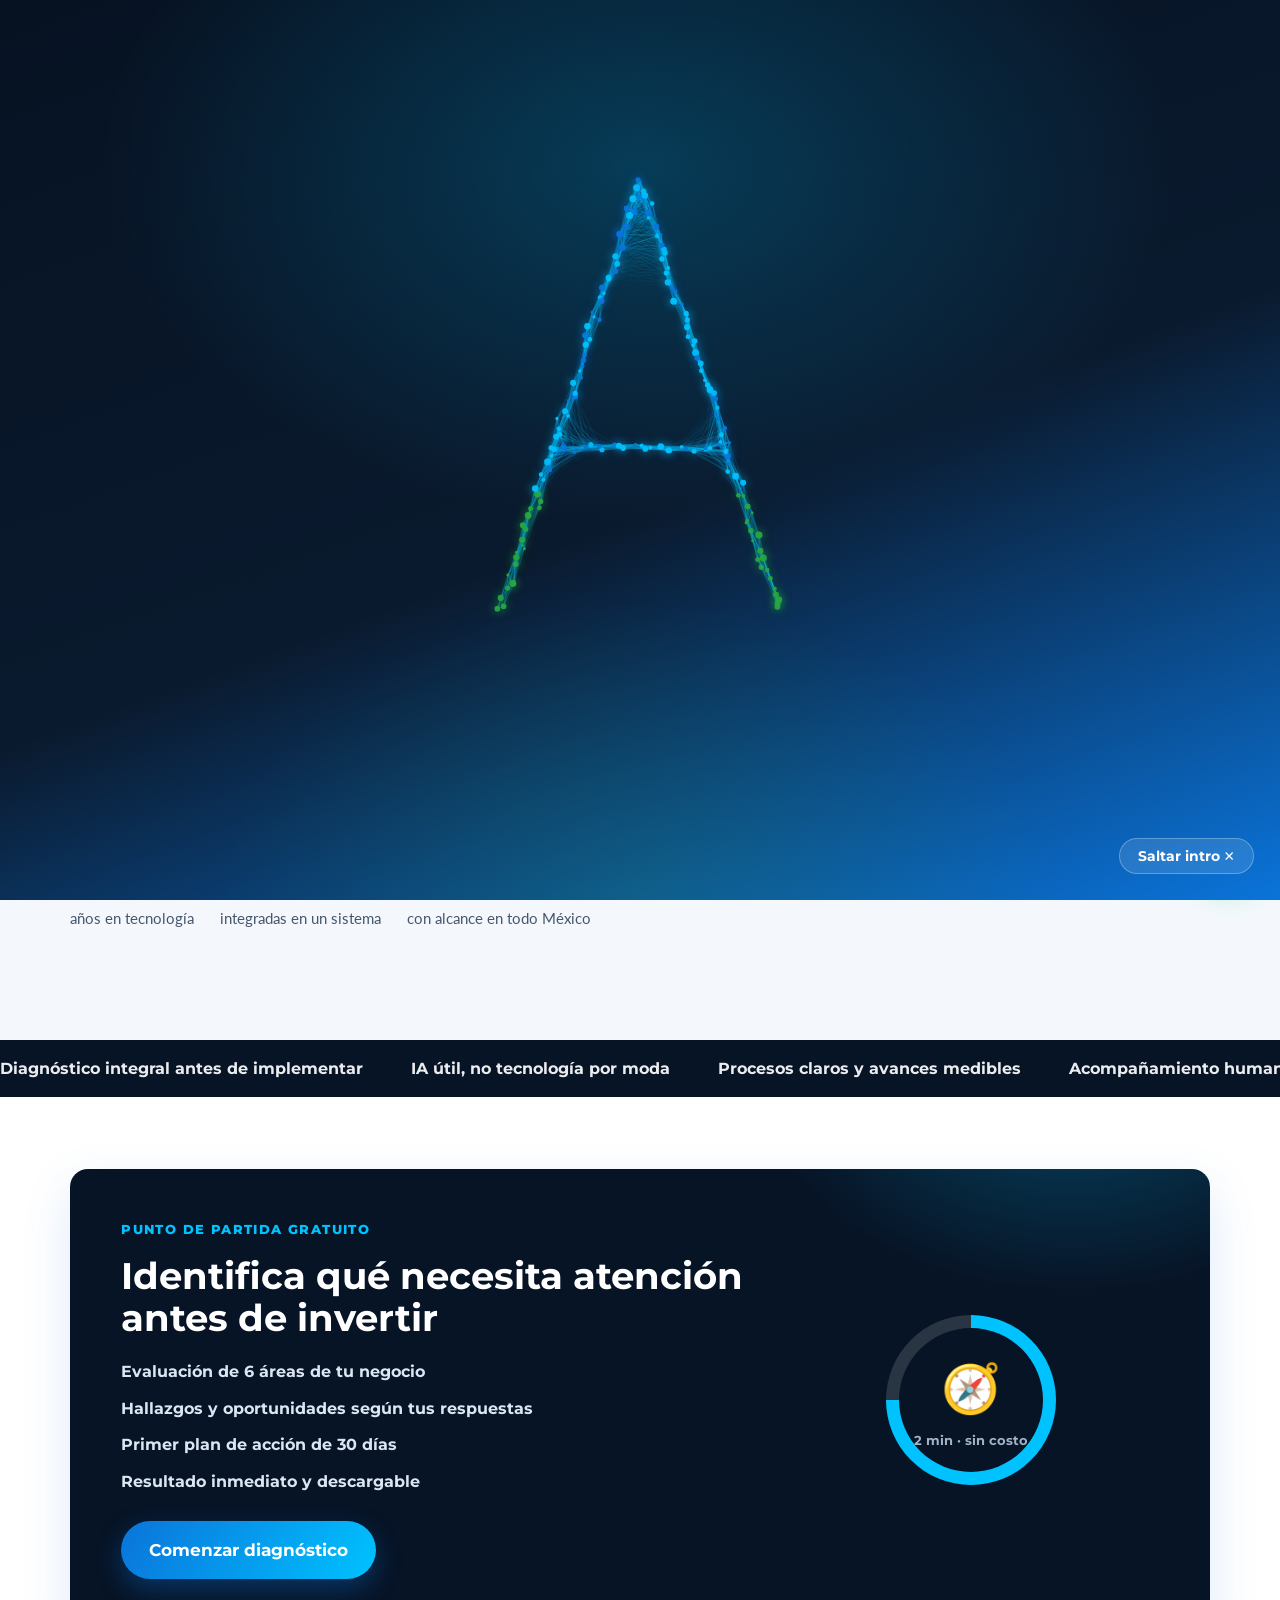
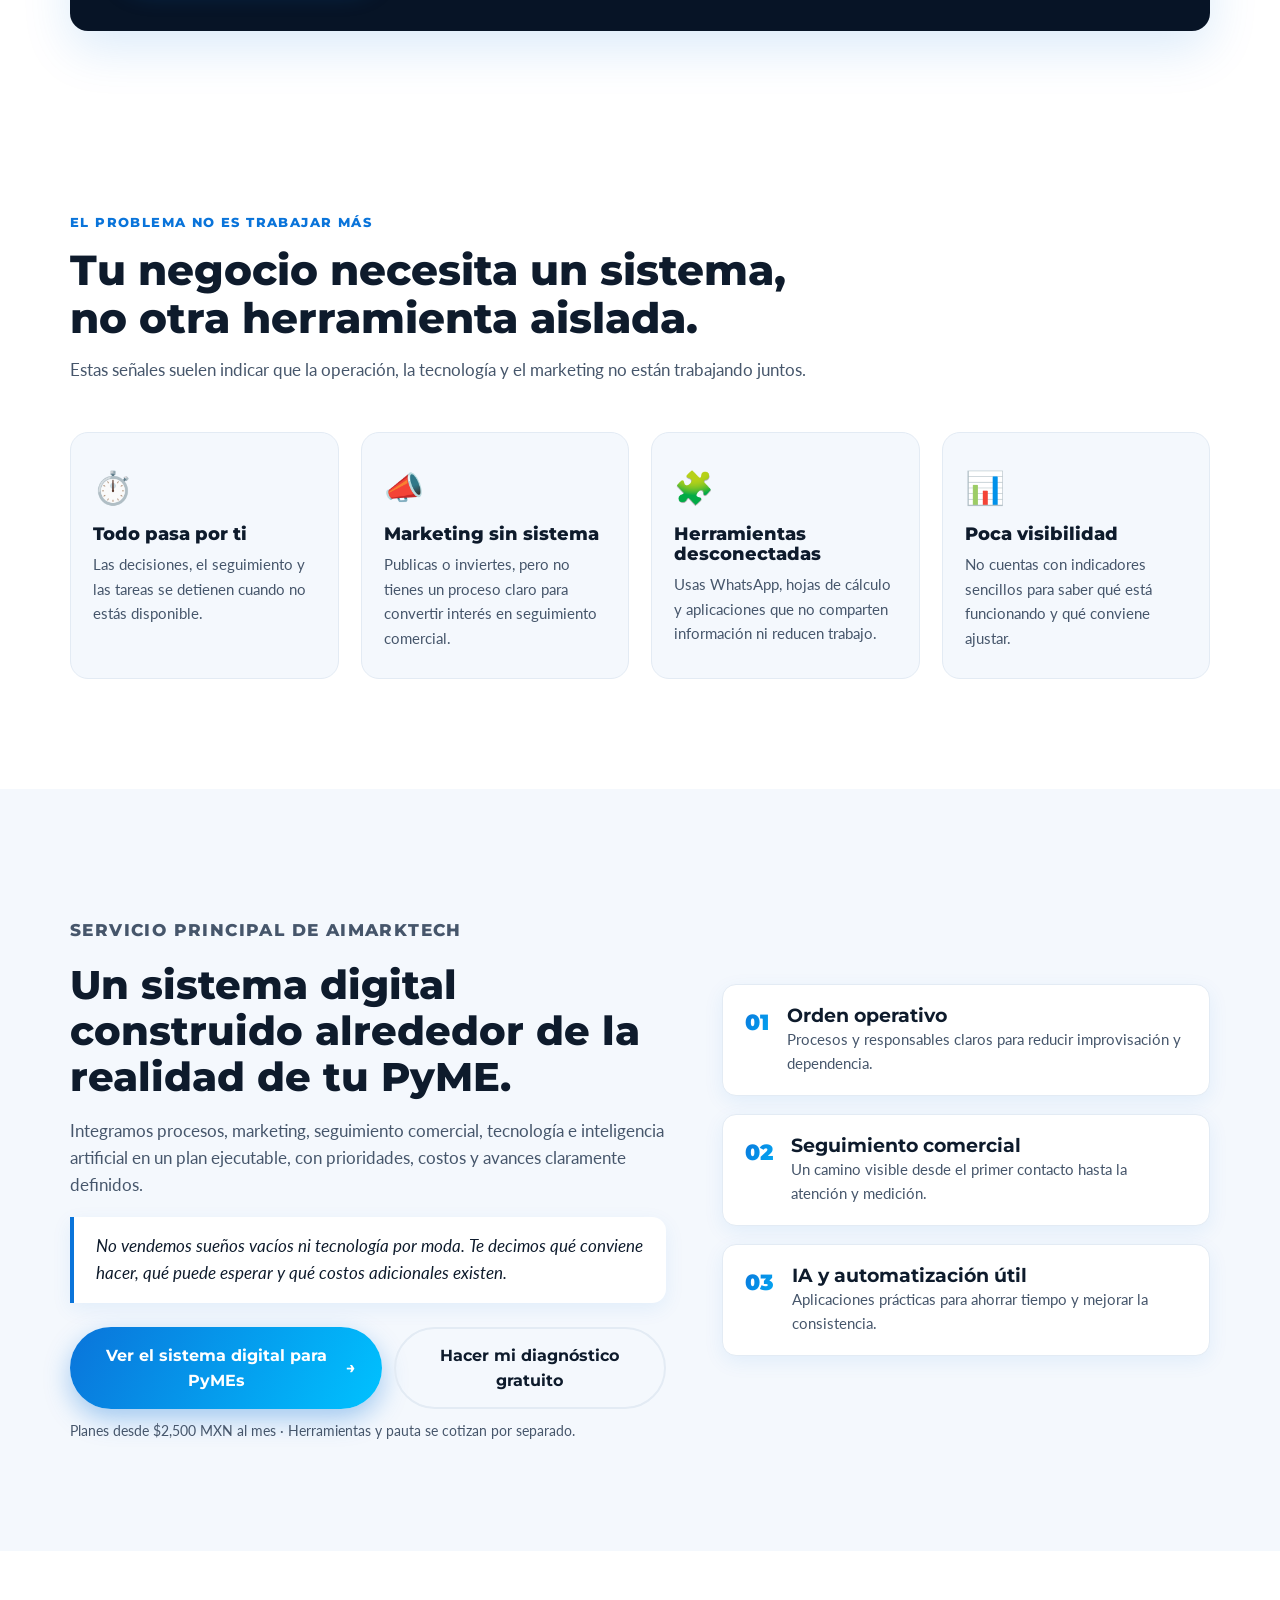
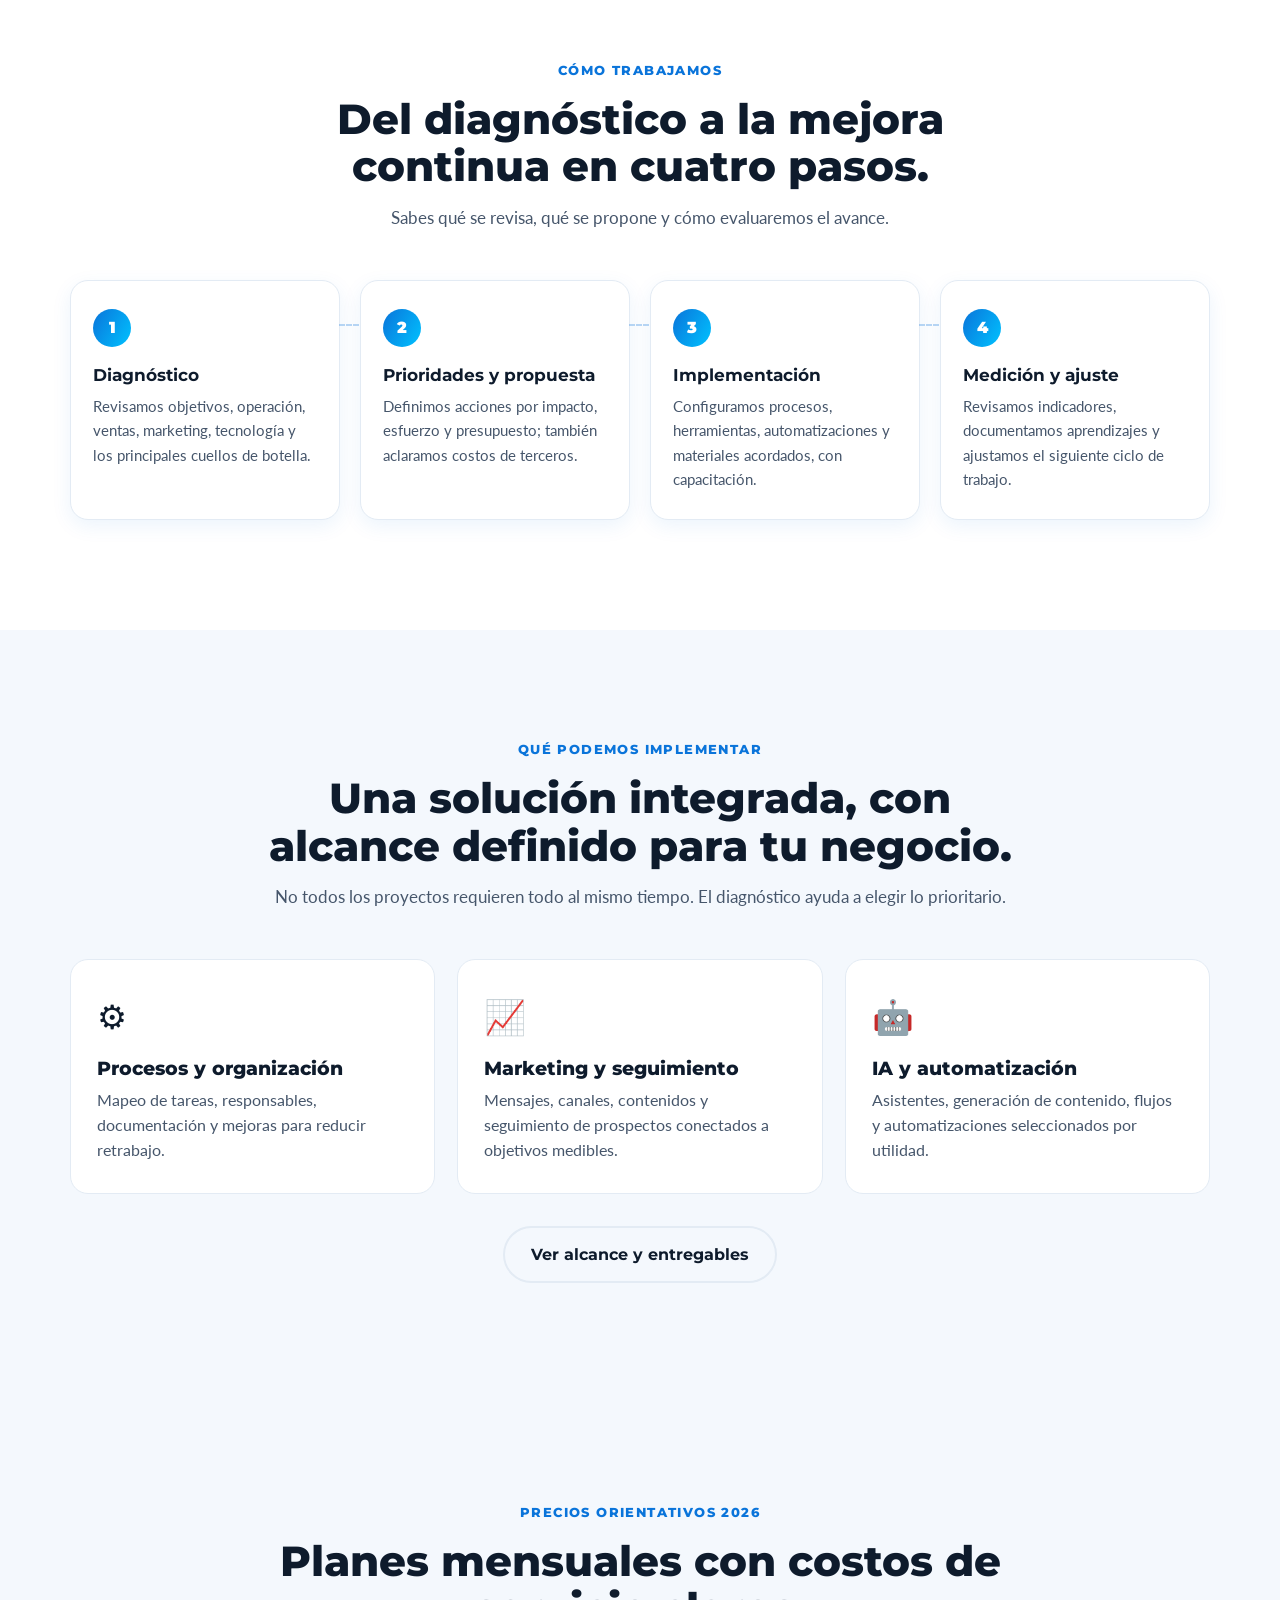
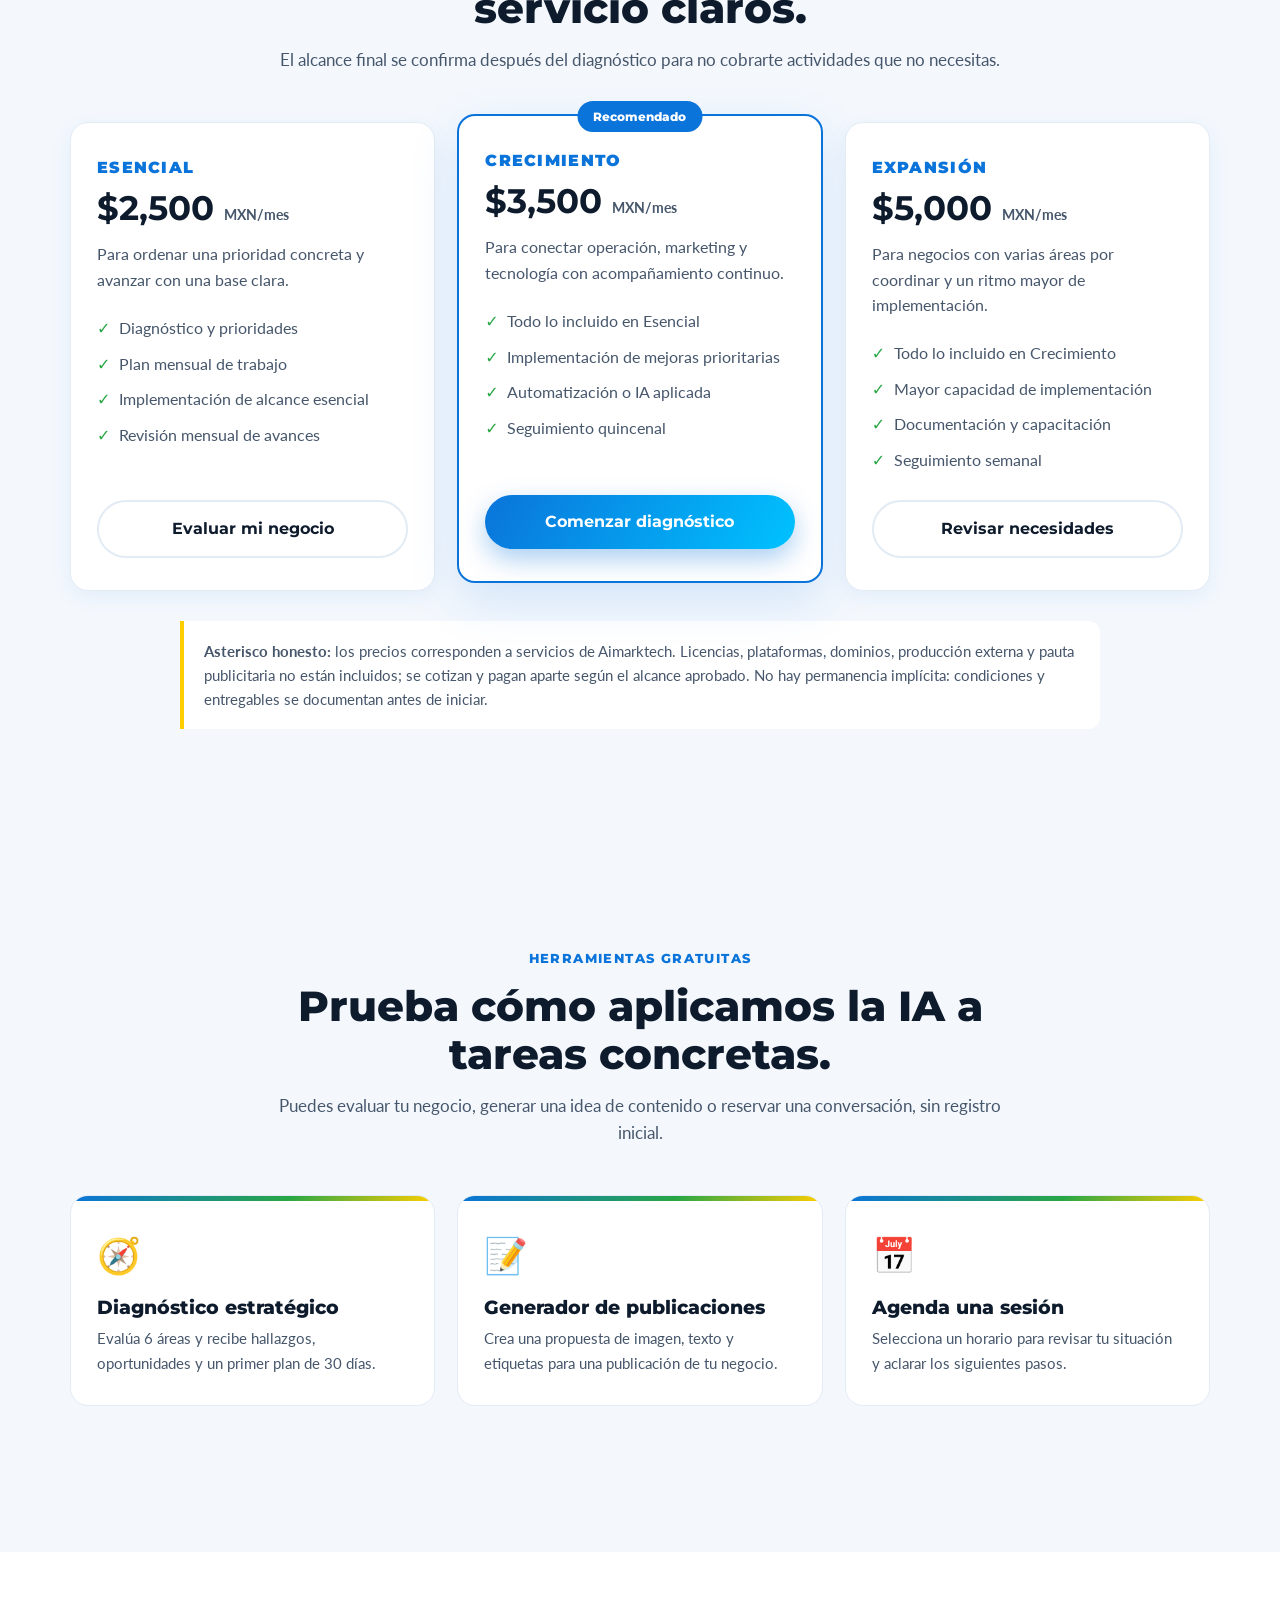
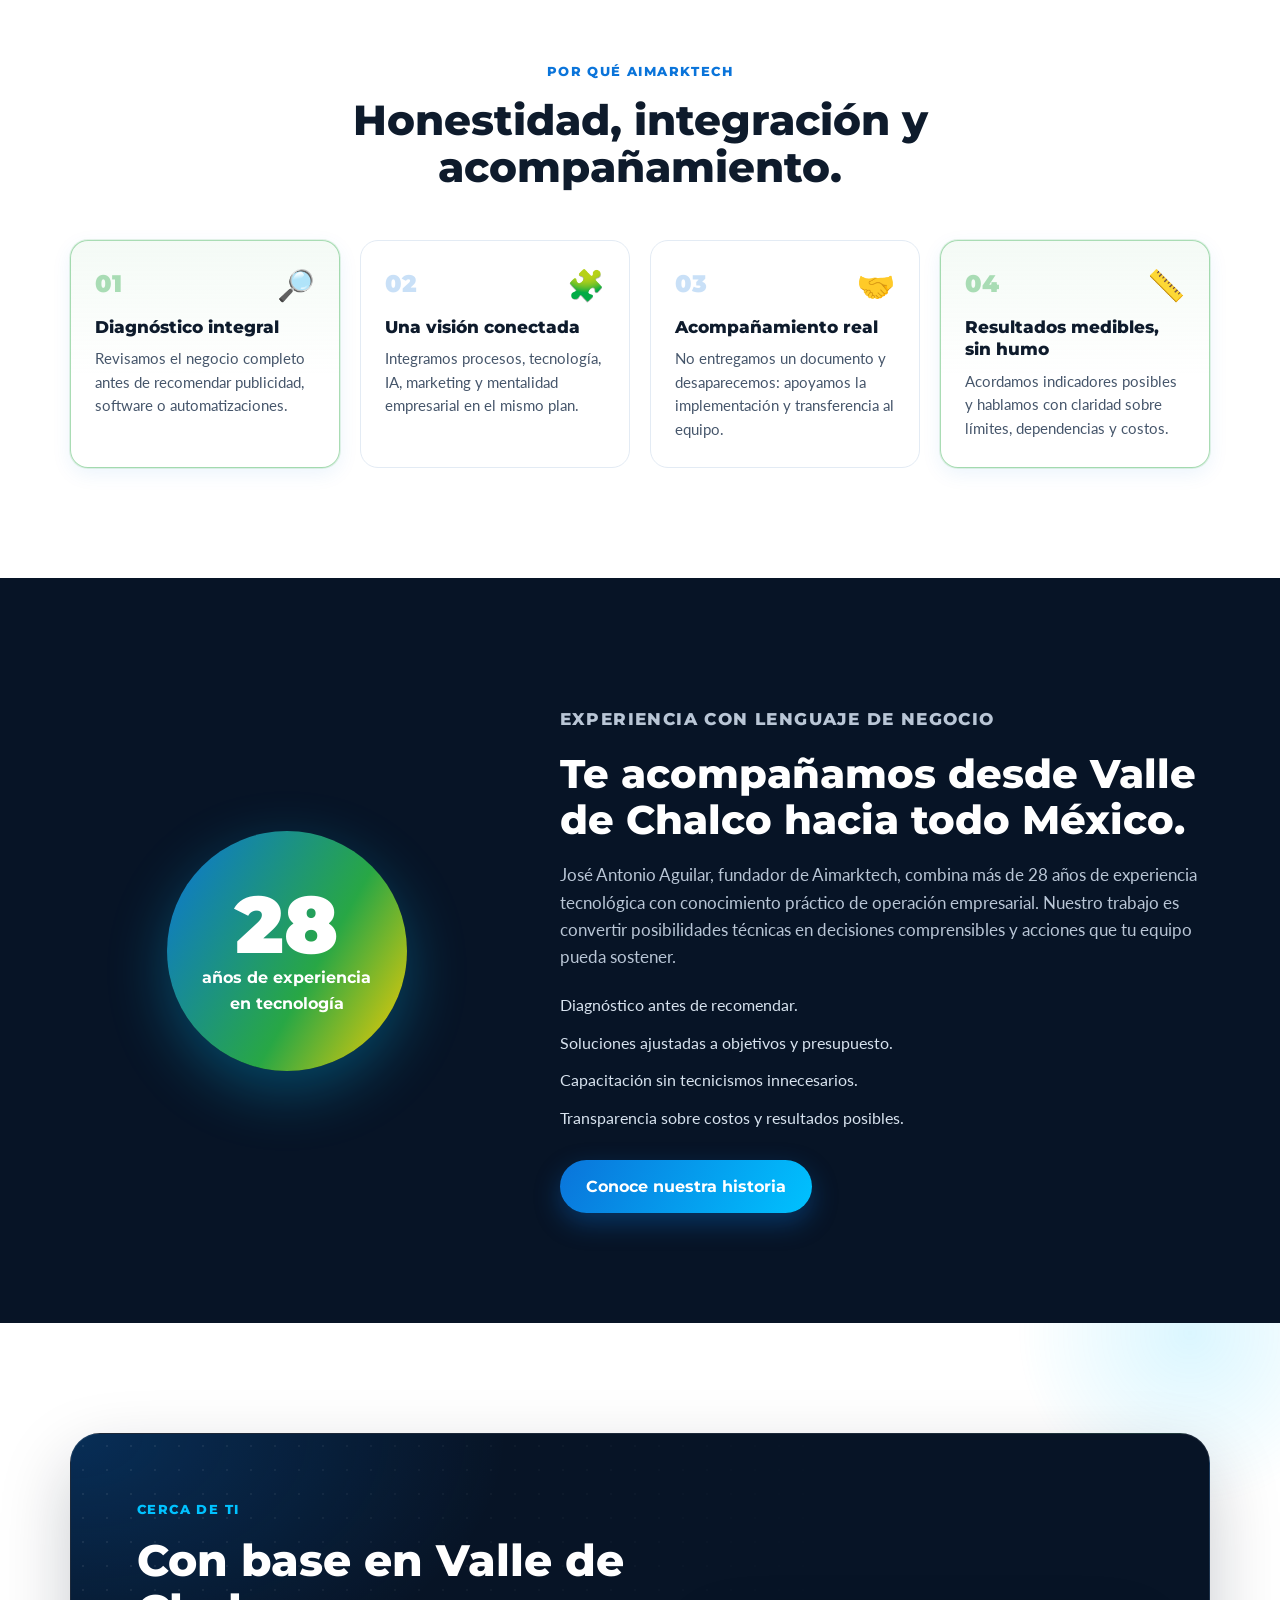
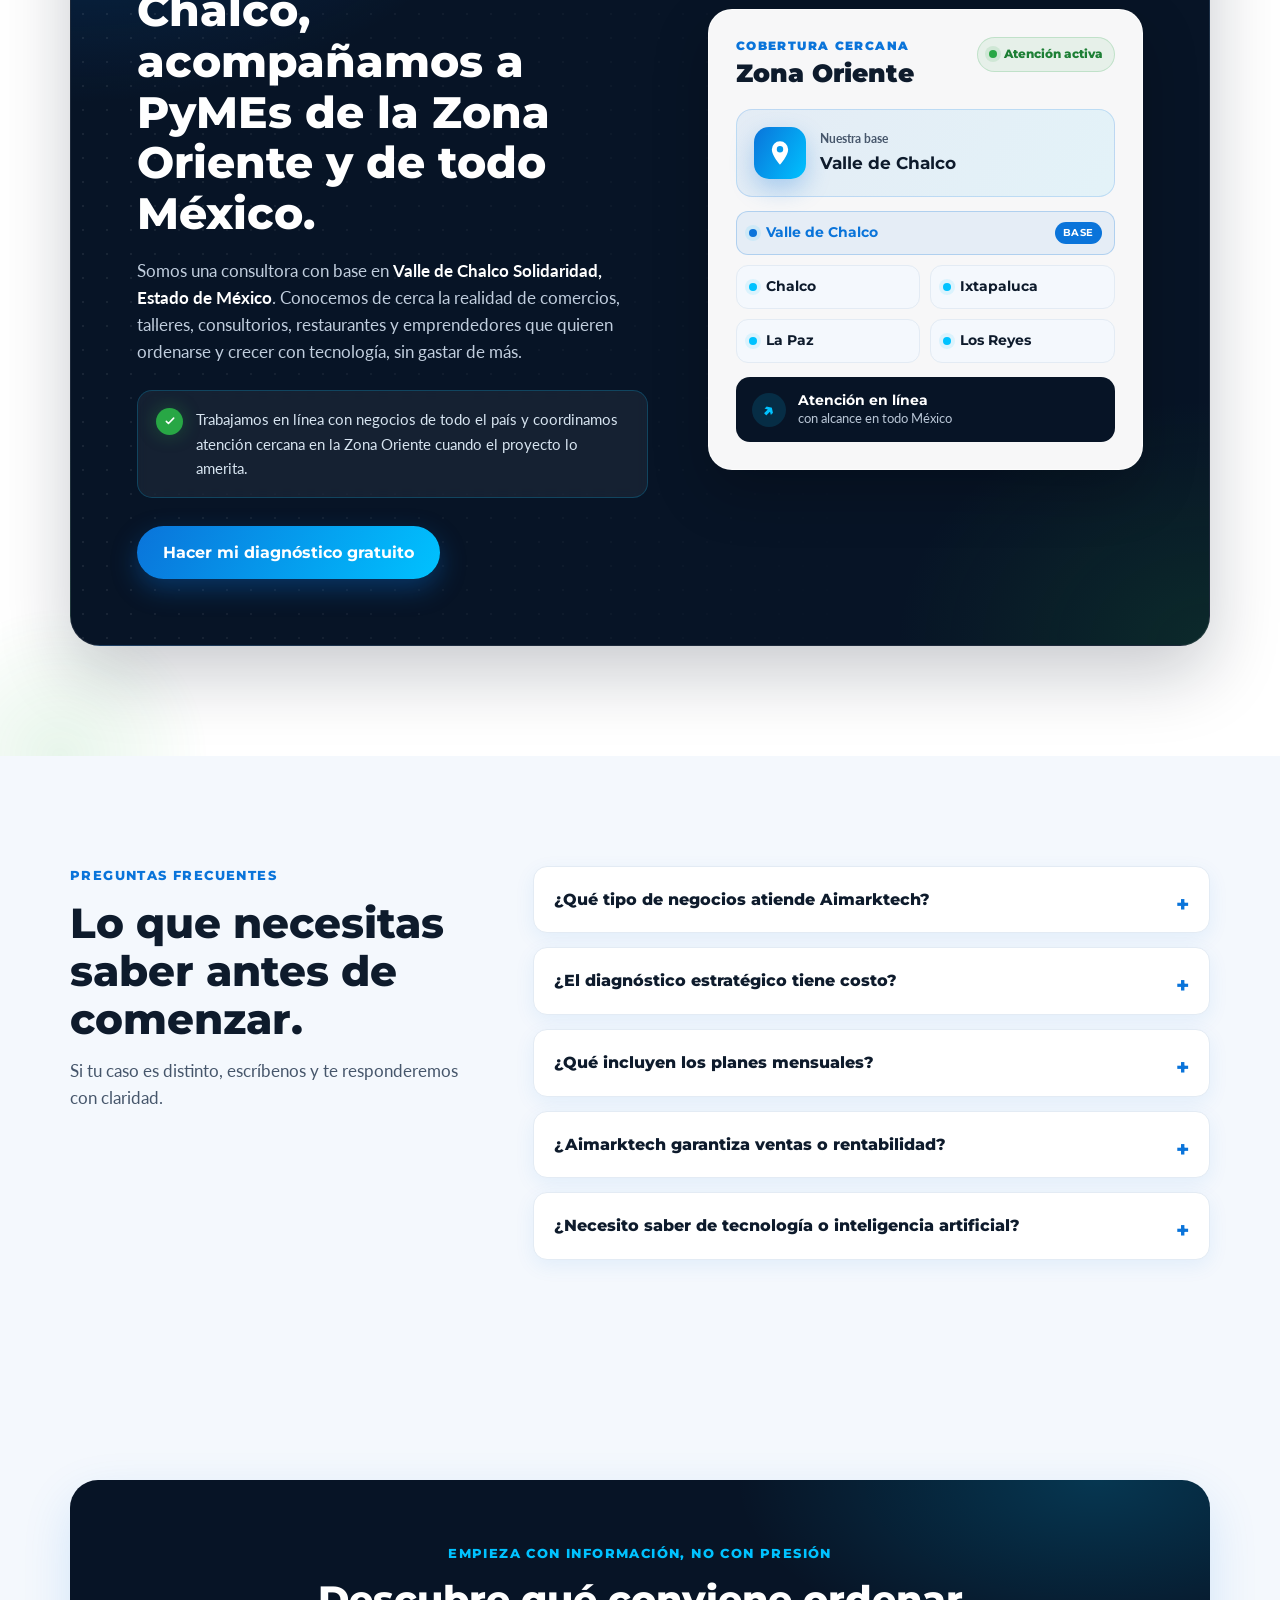
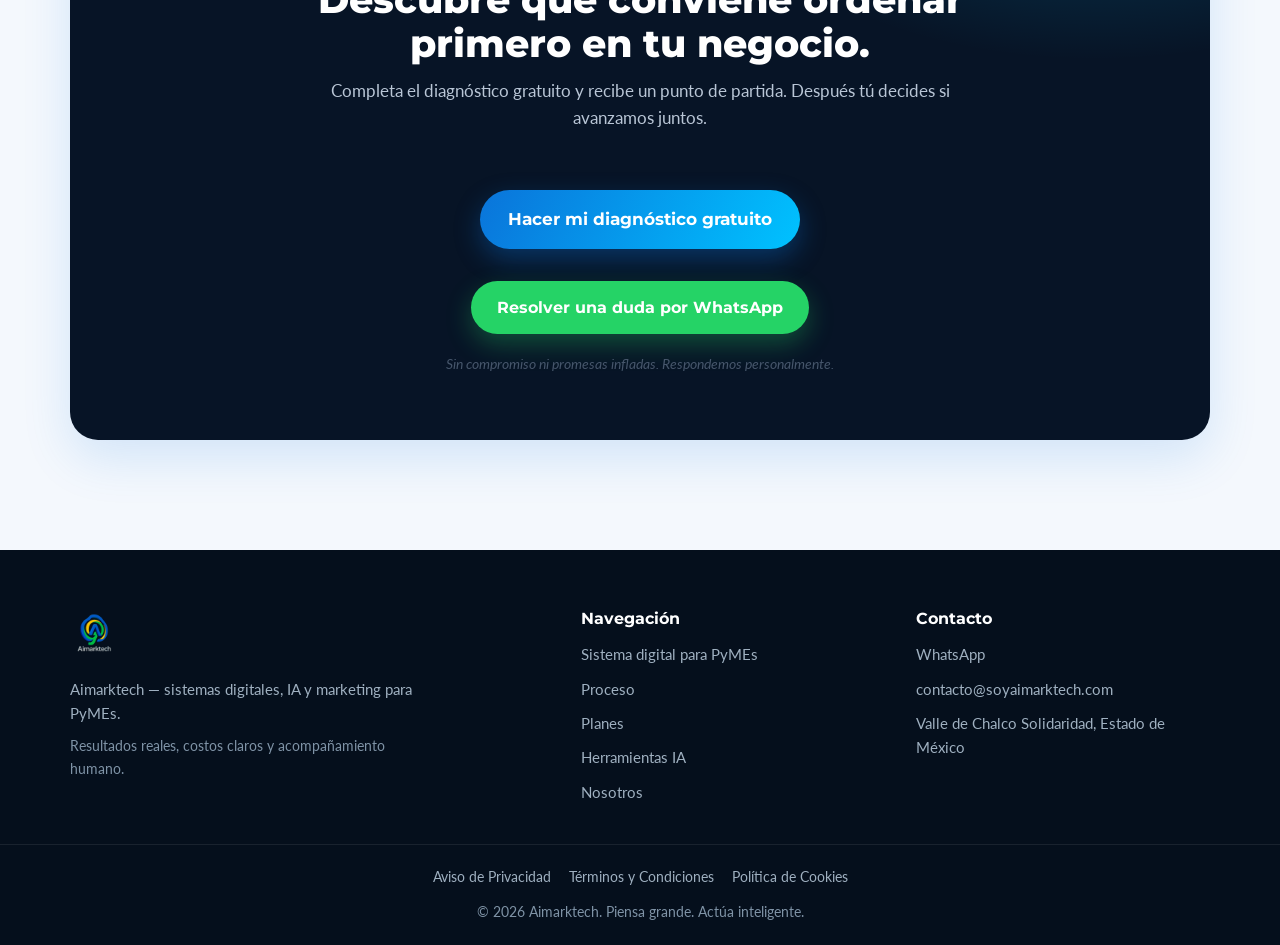
==== commit 474a8412: "feat: rediseñar sección Cerca de ti - Convertir la sección local en un panel visual de dos columnas " ====
--- a/index.html
+++ b/index.html
@@ -366,21 +366,51 @@
     </section>
 
     <section class="section local" id="cercadeti">
-      <div class="container">
-        <div class="section-head center">
-          <p class="eyebrow">Cerca de ti</p>
-          <h2>Con base en Valle de Chalco, acompañamos a PyMEs de la Zona Oriente y de todo México.</h2>
-          <p class="section-lead">Somos una consultora con base en Valle de Chalco Solidaridad, Estado de México. Conocemos de cerca la realidad de los negocios de la zona —comercios, talleres, consultorios, restaurantes y emprendedores— que quieren ordenarse y crecer con tecnología, sin gastar de más.</p>
-          <p class="section-lead">Trabajamos en línea con negocios de todo el país y, cuando el proyecto lo amerita, coordinamos atención cercana en la Zona Oriente del Estado de México:</p>
-        </div>
-        <ul class="local-zones" aria-label="Municipios de la Zona Oriente que atendemos">
-          <li>Valle de Chalco</li>
-          <li>Chalco</li>
-          <li>Ixtapaluca</li>
-          <li>La Paz</li>
-          <li>Los Reyes</li>
-        </ul>
-        <div class="center-action"><a href="herramientas#diagnostico" class="btn btn-primary">Hacer mi diagnóstico gratuito</a></div>
+      <div class="local-orb local-orb-one" aria-hidden="true"></div>
+      <div class="local-orb local-orb-two" aria-hidden="true"></div>
+      <div class="container">
+        <div class="local-panel">
+          <div class="local-copy">
+            <p class="eyebrow light">Cerca de ti</p>
+            <h2>Con base en Valle de Chalco, acompañamos a PyMEs de la Zona Oriente y de todo México.</h2>
+            <p>Somos una consultora con base en <strong>Valle de Chalco Solidaridad, Estado de México</strong>. Conocemos de cerca la realidad de comercios, talleres, consultorios, restaurantes y emprendedores que quieren ordenarse y crecer con tecnología, sin gastar de más.</p>
+            <div class="local-service-note">
+              <span class="local-service-icon" aria-hidden="true"><svg viewBox="0 0 24 24" width="16" height="16" focusable="false"><path d="m6.5 12.5 3.2 3.2 7.8-8" fill="none" stroke="currentColor" stroke-width="2.4" stroke-linecap="round" stroke-linejoin="round"/></svg></span>
+              <p>Trabajamos en línea con negocios de todo el país y coordinamos atención cercana en la Zona Oriente cuando el proyecto lo amerita.</p>
+            </div>
+            <a href="herramientas#diagnostico" class="btn btn-primary">Hacer mi diagnóstico gratuito</a>
+          </div>
+
+          <div class="local-coverage" aria-label="Cobertura de Aimarktech en la Zona Oriente">
+            <div class="local-coverage-head">
+              <div>
+                <span class="local-kicker">Cobertura cercana</span>
+                <h3>Zona Oriente</h3>
+              </div>
+              <span class="local-status"><span aria-hidden="true"></span> Atención activa</span>
+            </div>
+
+            <div class="local-hub">
+              <span class="local-pin" aria-hidden="true">
+                <svg viewBox="0 0 24 24" width="28" height="28" focusable="false"><path fill="currentColor" d="M12 2a7 7 0 0 0-7 7c0 5.25 7 13 7 13s7-7.75 7-13a7 7 0 0 0-7-7Zm0 9.5A2.5 2.5 0 1 1 12 6a2.5 2.5 0 0 1 0 5.5Z"/></svg>
+              </span>
+              <span><small>Nuestra base</small><strong>Valle de Chalco</strong></span>
+            </div>
+
+            <ul class="local-zones" aria-label="Municipios de la Zona Oriente que atendemos">
+              <li class="is-base"><span aria-hidden="true"></span>Valle de Chalco <small>Base</small></li>
+              <li><span aria-hidden="true"></span>Chalco</li>
+              <li><span aria-hidden="true"></span>Ixtapaluca</li>
+              <li><span aria-hidden="true"></span>La Paz</li>
+              <li><span aria-hidden="true"></span>Los Reyes</li>
+            </ul>
+
+            <div class="local-national">
+              <span aria-hidden="true">↗</span>
+              <p><strong>Atención en línea</strong><br />con alcance en todo México</p>
+            </div>
+          </div>
+        </div>
       </div>
     </section>
 
--- a/styles.css
+++ b/styles.css
@@ -714,25 +714,252 @@
 
 
 /* ===================== CERCA DE TI (SEO LOCAL) ===================== */
-.local { background: var(--bg); }
-.local .section-head { margin-inline: auto; }
+.local {
+  position: relative;
+  overflow: hidden;
+  background: var(--bg);
+}
+.local-orb {
+  position: absolute;
+  border-radius: 50%;
+  pointer-events: none;
+  filter: blur(2px);
+}
+.local-orb-one {
+  width: 360px;
+  height: 360px;
+  top: -170px;
+  right: -90px;
+  background: radial-gradient(circle, rgba(0,194,255,.14), transparent 68%);
+}
+.local-orb-two {
+  width: 300px;
+  height: 300px;
+  bottom: -150px;
+  left: -90px;
+  background: radial-gradient(circle, rgba(40,167,69,.11), transparent 70%);
+}
+.local .container { position: relative; z-index: 1; }
+.local-panel {
+  position: relative;
+  display: grid;
+  grid-template-columns: 1.08fr .92fr;
+  gap: clamp(34px, 5vw, 60px);
+  align-items: center;
+  overflow: hidden;
+  padding: clamp(34px, 5.5vw, 66px);
+  border: 1px solid rgba(255,255,255,.09);
+  border-radius: 30px;
+  color: #fff;
+  background:
+    radial-gradient(680px 420px at 0% 0%, rgba(10,116,218,.27), transparent 64%),
+    radial-gradient(460px 360px at 100% 100%, rgba(40,167,69,.15), transparent 68%),
+    var(--bg-dark);
+  box-shadow: 0 28px 70px rgba(7,20,38,.22);
+}
+.local-panel::before {
+  content: "";
+  position: absolute;
+  inset: 0;
+  opacity: .22;
+  pointer-events: none;
+  background-image: radial-gradient(rgba(255,255,255,.34) .75px, transparent .75px);
+  background-size: 24px 24px;
+  mask-image: linear-gradient(90deg, #000, transparent 72%);
+}
+.local-copy, .local-coverage { position: relative; z-index: 1; }
+.local-copy h2 {
+  max-width: 650px;
+  color: #fff;
+  font-size: clamp(1.8rem, 3.8vw, 2.75rem);
+  font-weight: 800;
+}
+.local-copy > p:not(.eyebrow) {
+  max-width: 620px;
+  margin-top: 20px;
+  color: #c1cede;
+  font-size: 1.05rem;
+}
+.local-copy > p strong { color: #fff; }
+.local-service-note {
+  display: flex;
+  gap: 13px;
+  align-items: flex-start;
+  max-width: 620px;
+  margin: 24px 0 28px;
+  padding: 16px 18px;
+  border: 1px solid rgba(0,194,255,.22);
+  border-radius: 15px;
+  background: rgba(255,255,255,.06);
+  backdrop-filter: blur(5px);
+}
+.local-service-note p { color: #d7e4f0; font-size: .96rem; }
+.local-service-icon {
+  flex: 0 0 auto;
+  display: grid;
+  place-content: center;
+  width: 27px;
+  height: 27px;
+  margin-top: 1px;
+  border-radius: 50%;
+  background: var(--green);
+  color: #fff;
+  font-family: var(--font-head);
+  font-weight: 900;
+  box-shadow: 0 0 18px rgba(40,167,69,.35);
+}
+.local-coverage {
+  padding: 27px;
+  border: 1px solid rgba(255,255,255,.7);
+  border-radius: 24px;
+  background: rgba(255,255,255,.97);
+  box-shadow: 0 22px 55px rgba(0,0,0,.22);
+}
+.local-coverage-head {
+  display: flex;
+  justify-content: space-between;
+  gap: 18px;
+  align-items: flex-start;
+  margin-bottom: 22px;
+}
+.local-kicker {
+  display: block;
+  margin-bottom: 3px;
+  color: var(--blue);
+  font-family: var(--font-head);
+  font-size: .72rem;
+  font-weight: 900;
+  letter-spacing: .12em;
+  text-transform: uppercase;
+}
+.local-coverage h3 { font-size: 1.55rem; font-weight: 900; }
+.local-status {
+  display: inline-flex;
+  align-items: center;
+  gap: 7px;
+  white-space: nowrap;
+  padding: 7px 11px;
+  border: 1px solid rgba(40,167,69,.2);
+  border-radius: 50px;
+  background: rgba(40,167,69,.08);
+  color: #1d7f35;
+  font-family: var(--font-head);
+  font-size: .72rem;
+  font-weight: 800;
+}
+.local-status > span {
+  width: 8px;
+  height: 8px;
+  border-radius: 50%;
+  background: var(--green);
+  box-shadow: 0 0 0 4px rgba(40,167,69,.12);
+}
+.local-hub {
+  display: flex;
+  align-items: center;
+  gap: 14px;
+  padding: 17px;
+  border: 1px solid rgba(10,116,218,.18);
+  border-radius: 16px;
+  background: linear-gradient(120deg, rgba(10,116,218,.08), rgba(0,194,255,.08));
+}
+.local-pin {
+  flex: 0 0 auto;
+  display: grid;
+  place-content: center;
+  width: 52px;
+  height: 52px;
+  border-radius: 15px;
+  background: var(--grad);
+  color: #fff;
+  box-shadow: 0 10px 25px rgba(10,116,218,.28);
+}
+.local-hub small, .local-hub strong { display: block; }
+.local-hub small { color: var(--ink-soft); font-size: .78rem; font-weight: 700; }
+.local-hub strong { color: var(--ink); font-family: var(--font-head); font-size: 1.08rem; }
 .local-zones {
+  display: grid;
+  grid-template-columns: repeat(2, minmax(0, 1fr));
+  gap: 10px;
+  margin: 14px 0;
   list-style: none;
+}
+.local-zones li {
   display: flex;
-  flex-wrap: wrap;
-  justify-content: center;
+  align-items: center;
+  gap: 9px;
+  min-height: 44px;
+  padding: 10px 12px;
+  border: 1px solid var(--line);
+  border-radius: 12px;
+  background: var(--bg-soft);
+  color: var(--ink);
+  font-family: var(--font-head);
+  font-size: .85rem;
+  font-weight: 700;
+}
+.local-zones li > span {
+  flex: 0 0 auto;
+  width: 8px;
+  height: 8px;
+  border-radius: 50%;
+  background: var(--cyan);
+  box-shadow: 0 0 0 4px rgba(0,194,255,.1);
+}
+.local-zones li.is-base {
+  grid-column: 1 / -1;
+  border-color: rgba(10,116,218,.24);
+  background: rgba(10,116,218,.07);
+  color: var(--blue);
+}
+.local-zones li.is-base > span { background: var(--blue); }
+.local-zones li small {
+  margin-left: auto;
+  padding: 3px 8px;
+  border-radius: 50px;
+  background: var(--blue);
+  color: #fff;
+  font-size: .62rem;
+  text-transform: uppercase;
+  letter-spacing: .06em;
+}
+.local-national {
+  display: flex;
+  align-items: center;
   gap: 12px;
-  margin: 30px auto 0;
-  max-width: 760px;
-}
-.local-zones li {
-  font-family: var(--font-head);
-  font-weight: 700;
-  font-size: .98rem;
-  color: var(--blue);
-  background: var(--bg-soft);
-  border: 1px solid var(--line);
-  border-radius: 999px;
-  padding: 10px 20px;
-  box-shadow: var(--shadow-sm);
-}
+  padding: 14px 16px;
+  border-radius: 14px;
+  background: var(--bg-dark);
+}
+.local-national > span {
+  display: grid;
+  place-content: center;
+  width: 34px;
+  height: 34px;
+  border-radius: 50%;
+  background: rgba(0,194,255,.14);
+  color: var(--cyan);
+  font-family: var(--font-head);
+  font-size: 1.15rem;
+  font-weight: 900;
+}
+.local-national p { color: #b9c6d6; font-size: .82rem; line-height: 1.35; }
+.local-national strong { color: #fff; font-family: var(--font-head); font-size: .88rem; }
+
+@media (max-width: 900px) {
+  .local-panel { grid-template-columns: 1fr; }
+  .local-copy { text-align: center; }
+  .local-copy > p:not(.eyebrow), .local-service-note { margin-left: auto; margin-right: auto; }
+  .local-service-note { text-align: left; }
+  .local-coverage { width: min(580px, 100%); margin-inline: auto; }
+}
+
+@media (max-width: 520px) {
+  .local-panel { padding: 27px 20px; border-radius: 22px; }
+  .local-coverage { padding: 20px 16px; border-radius: 18px; }
+  .local-coverage-head { align-items: stretch; flex-direction: column; }
+  .local-status { align-self: flex-start; }
+  .local-zones { grid-template-columns: 1fr; }
+  .local-zones li.is-base { grid-column: auto; }
+  .local-copy .btn { width: 100%; }
+}
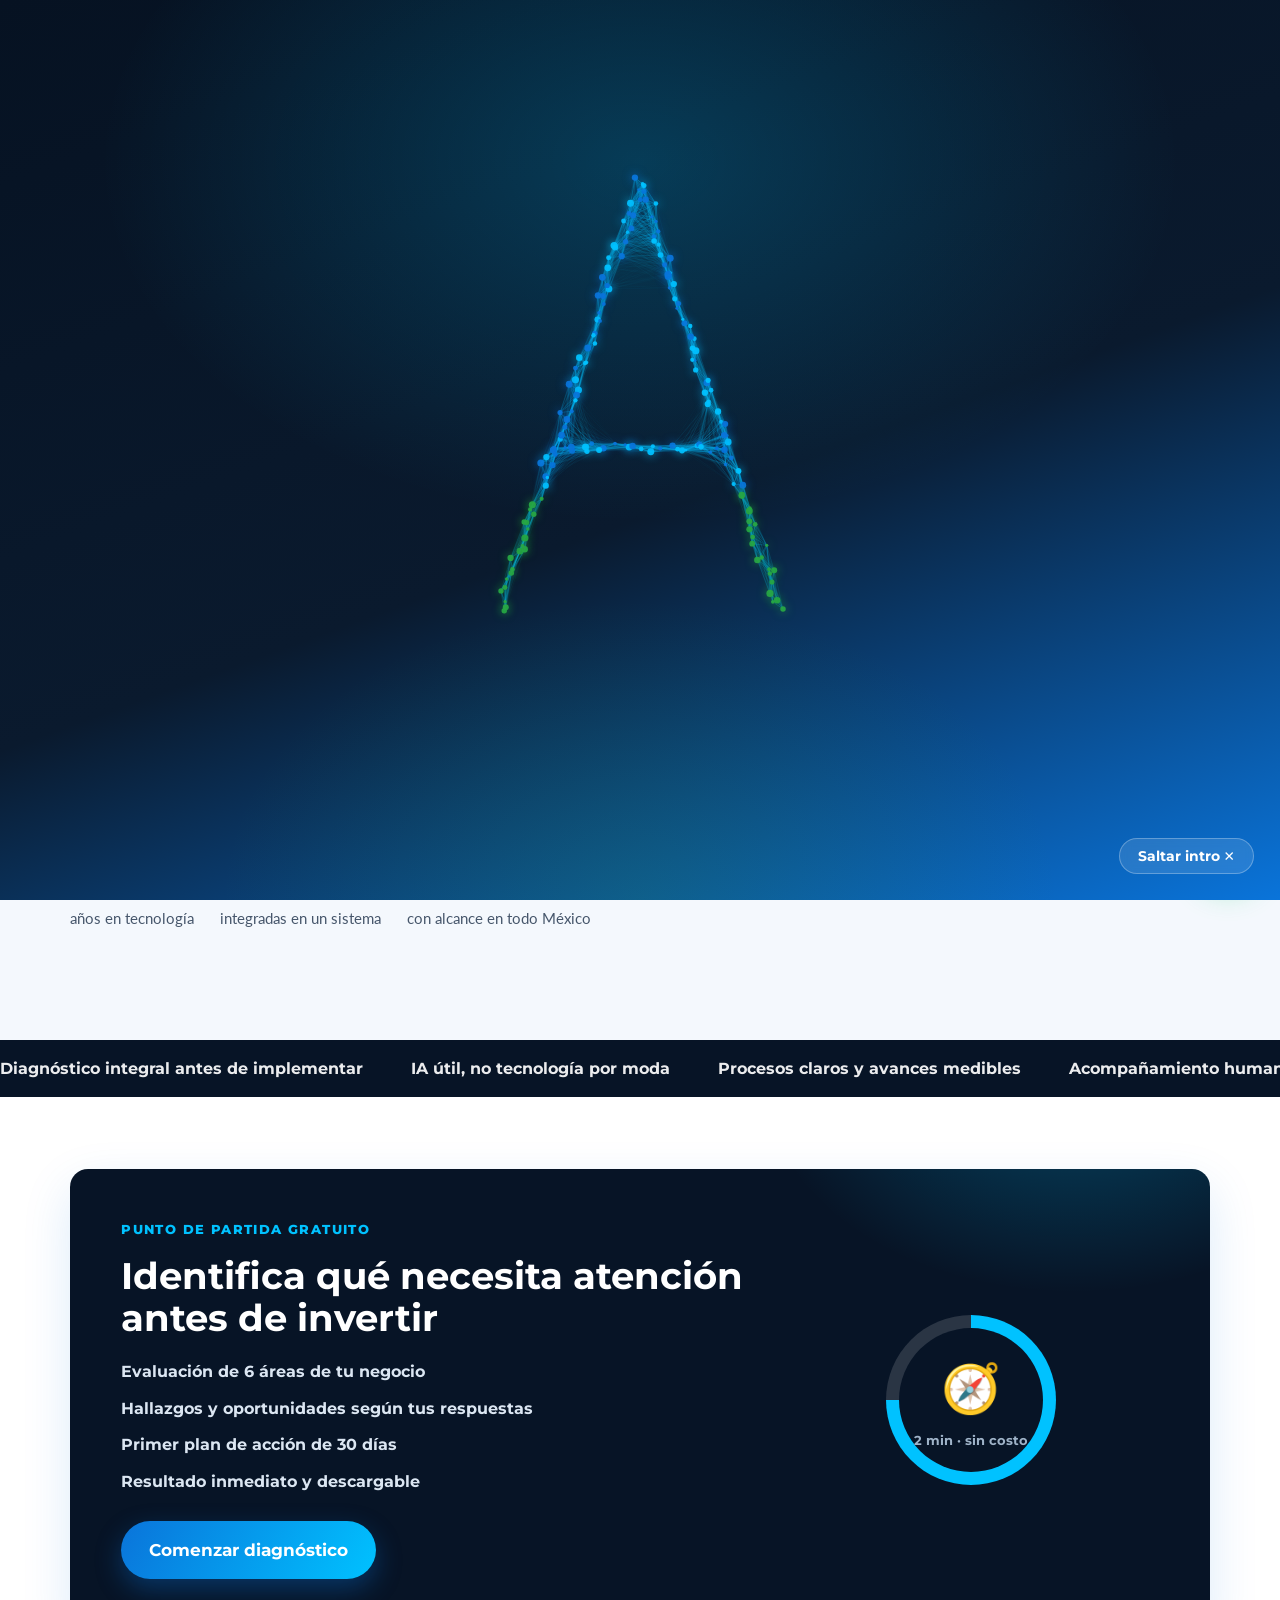
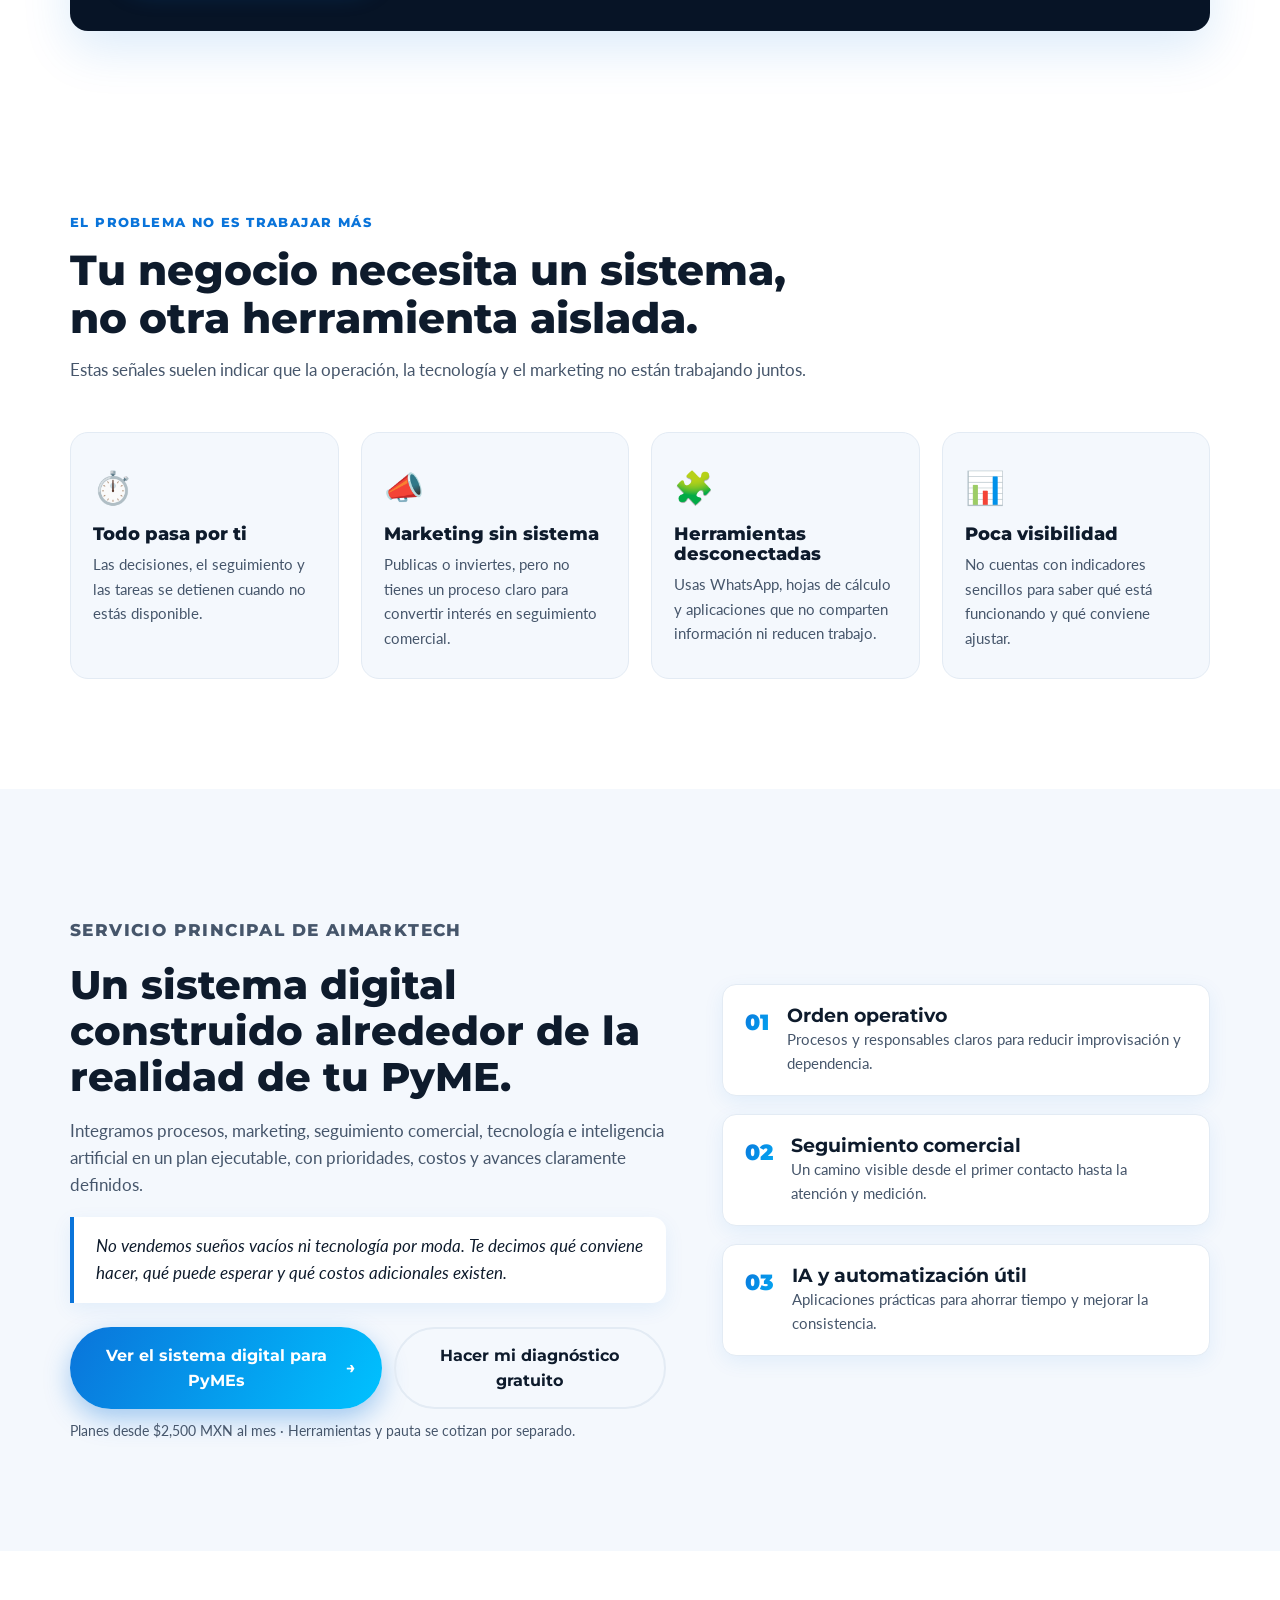
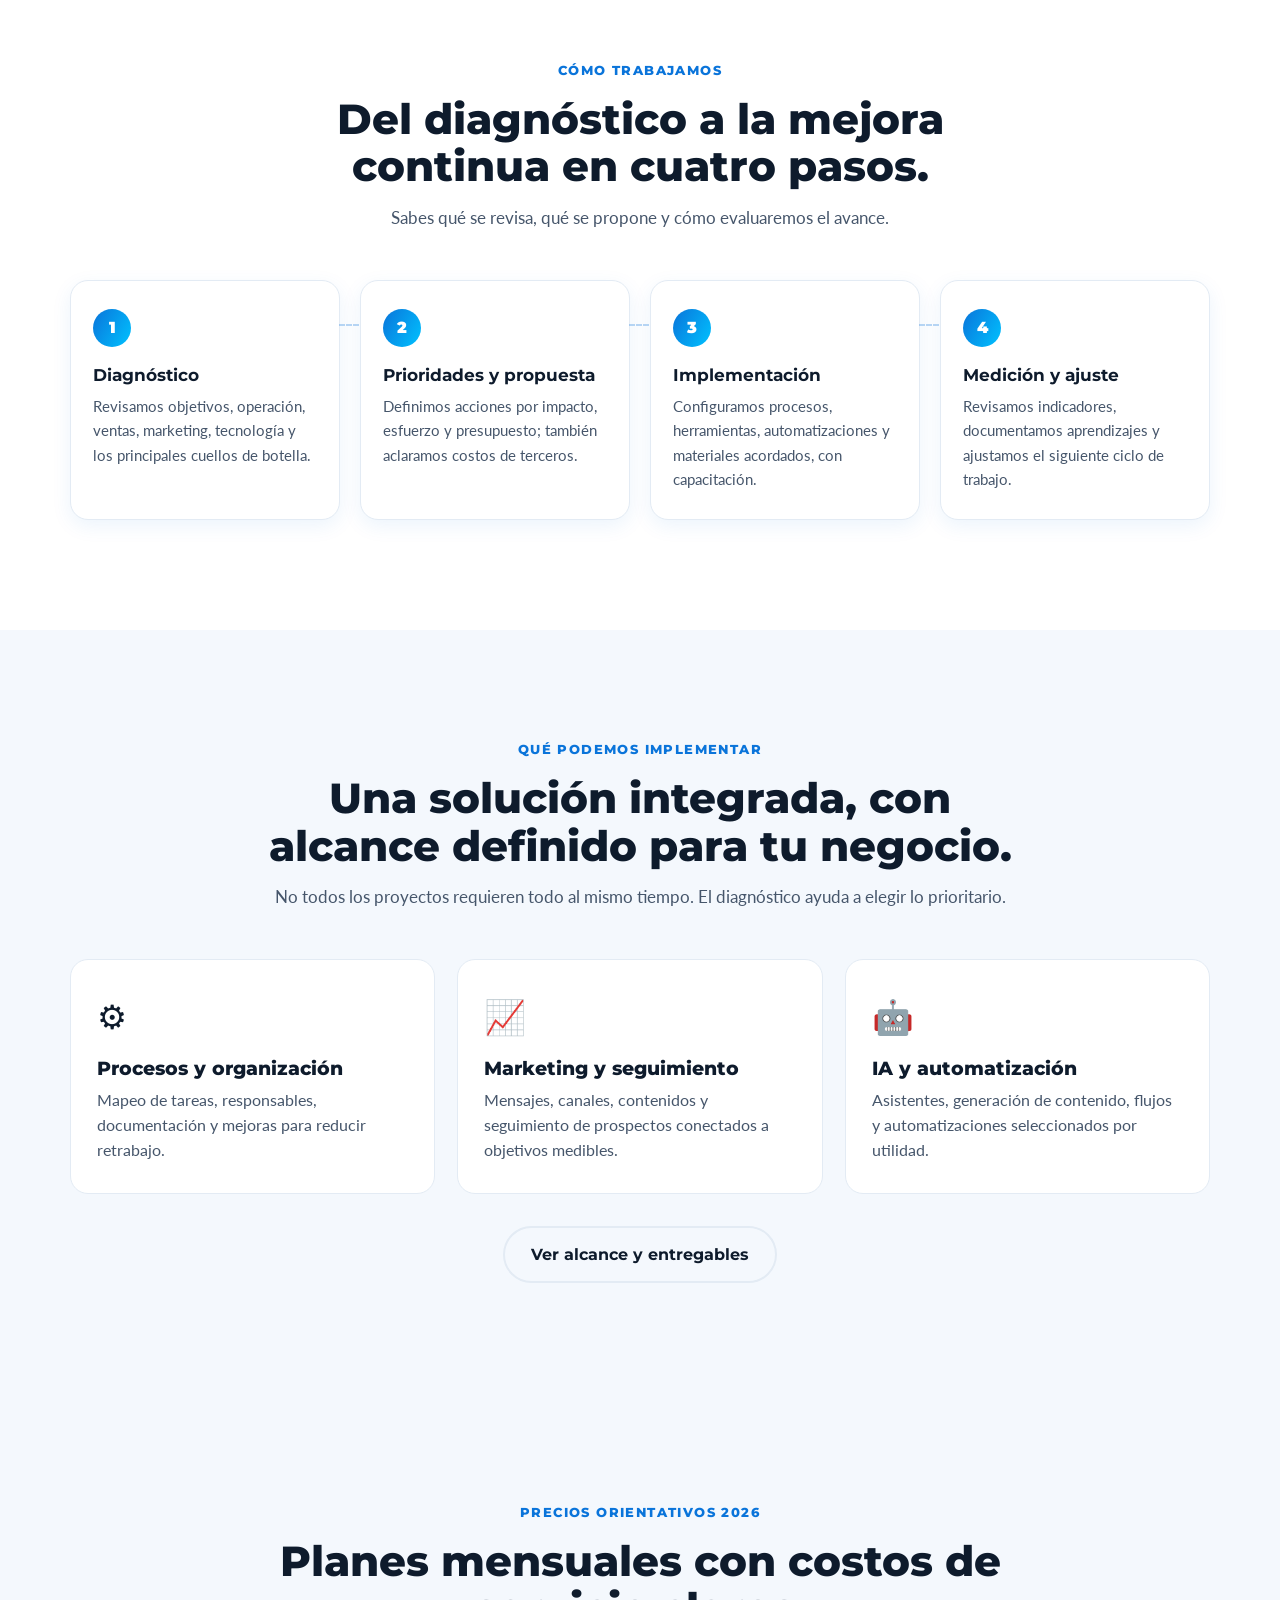
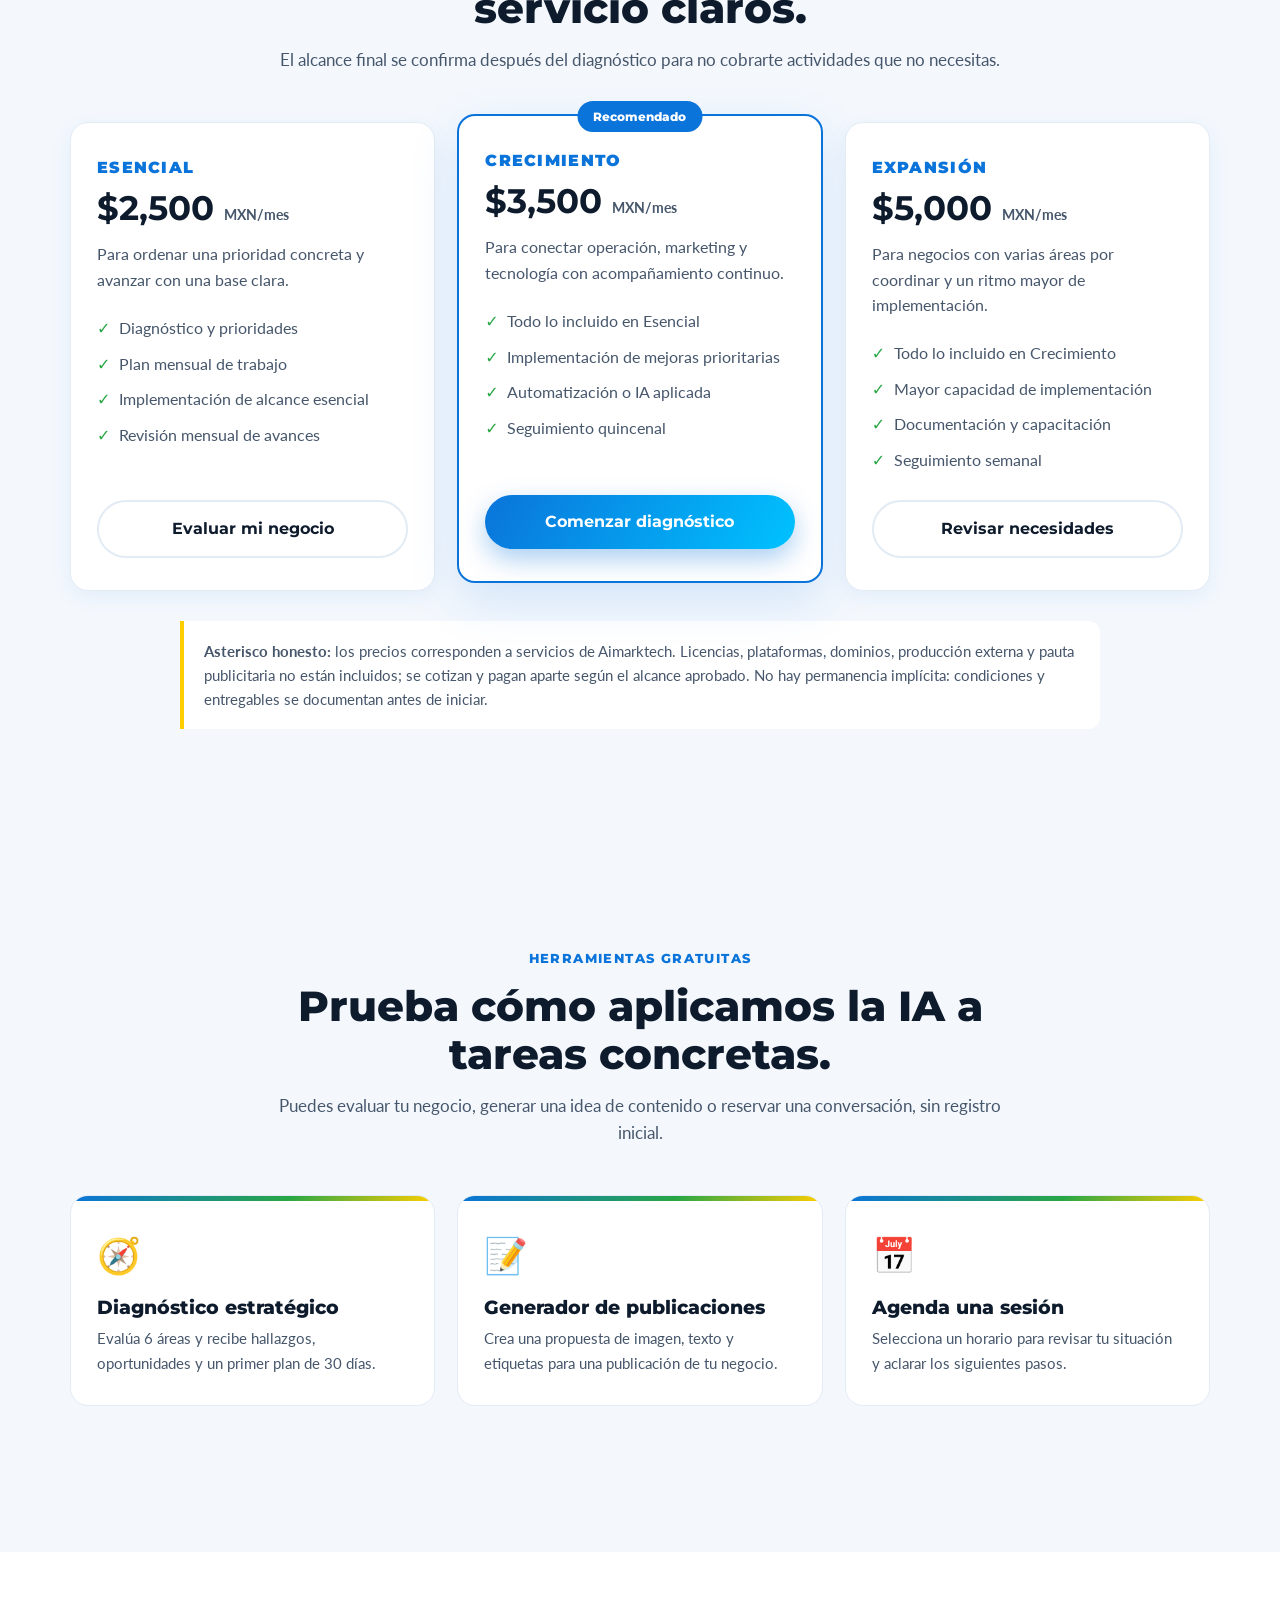
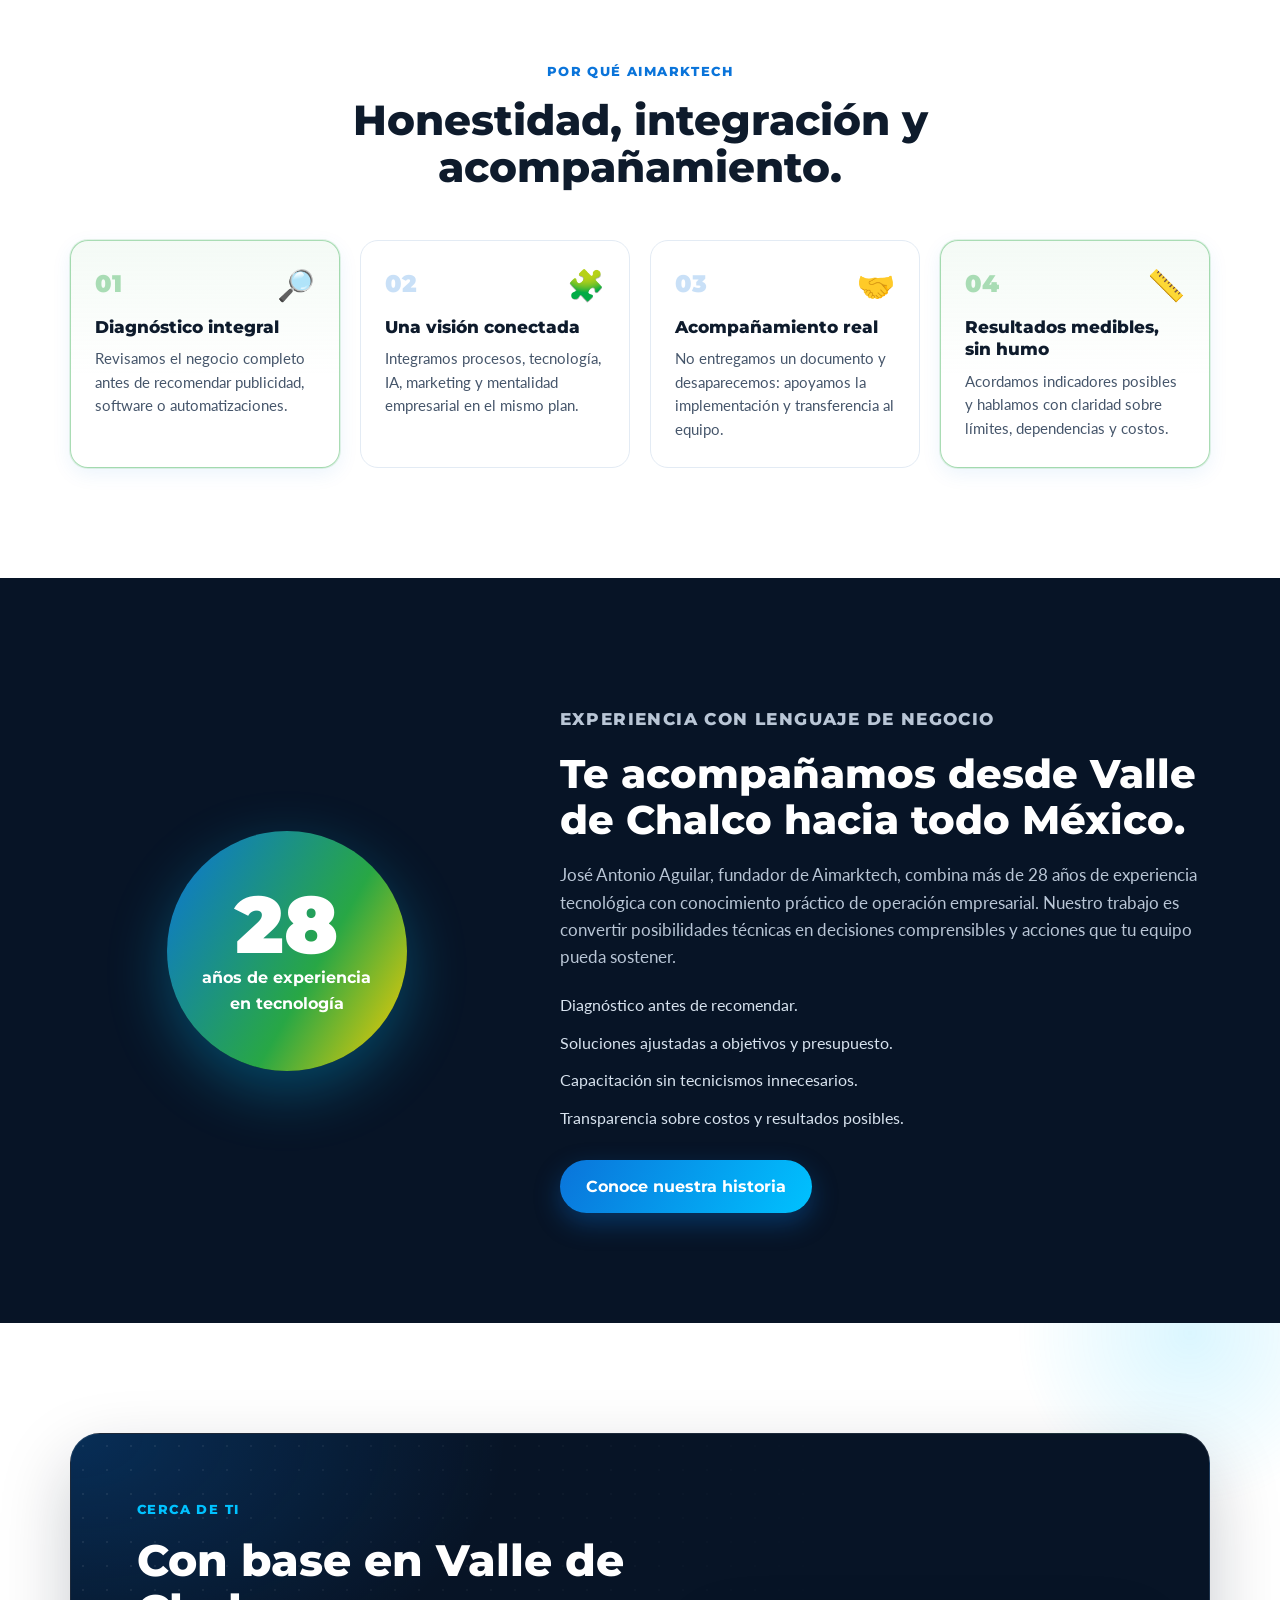
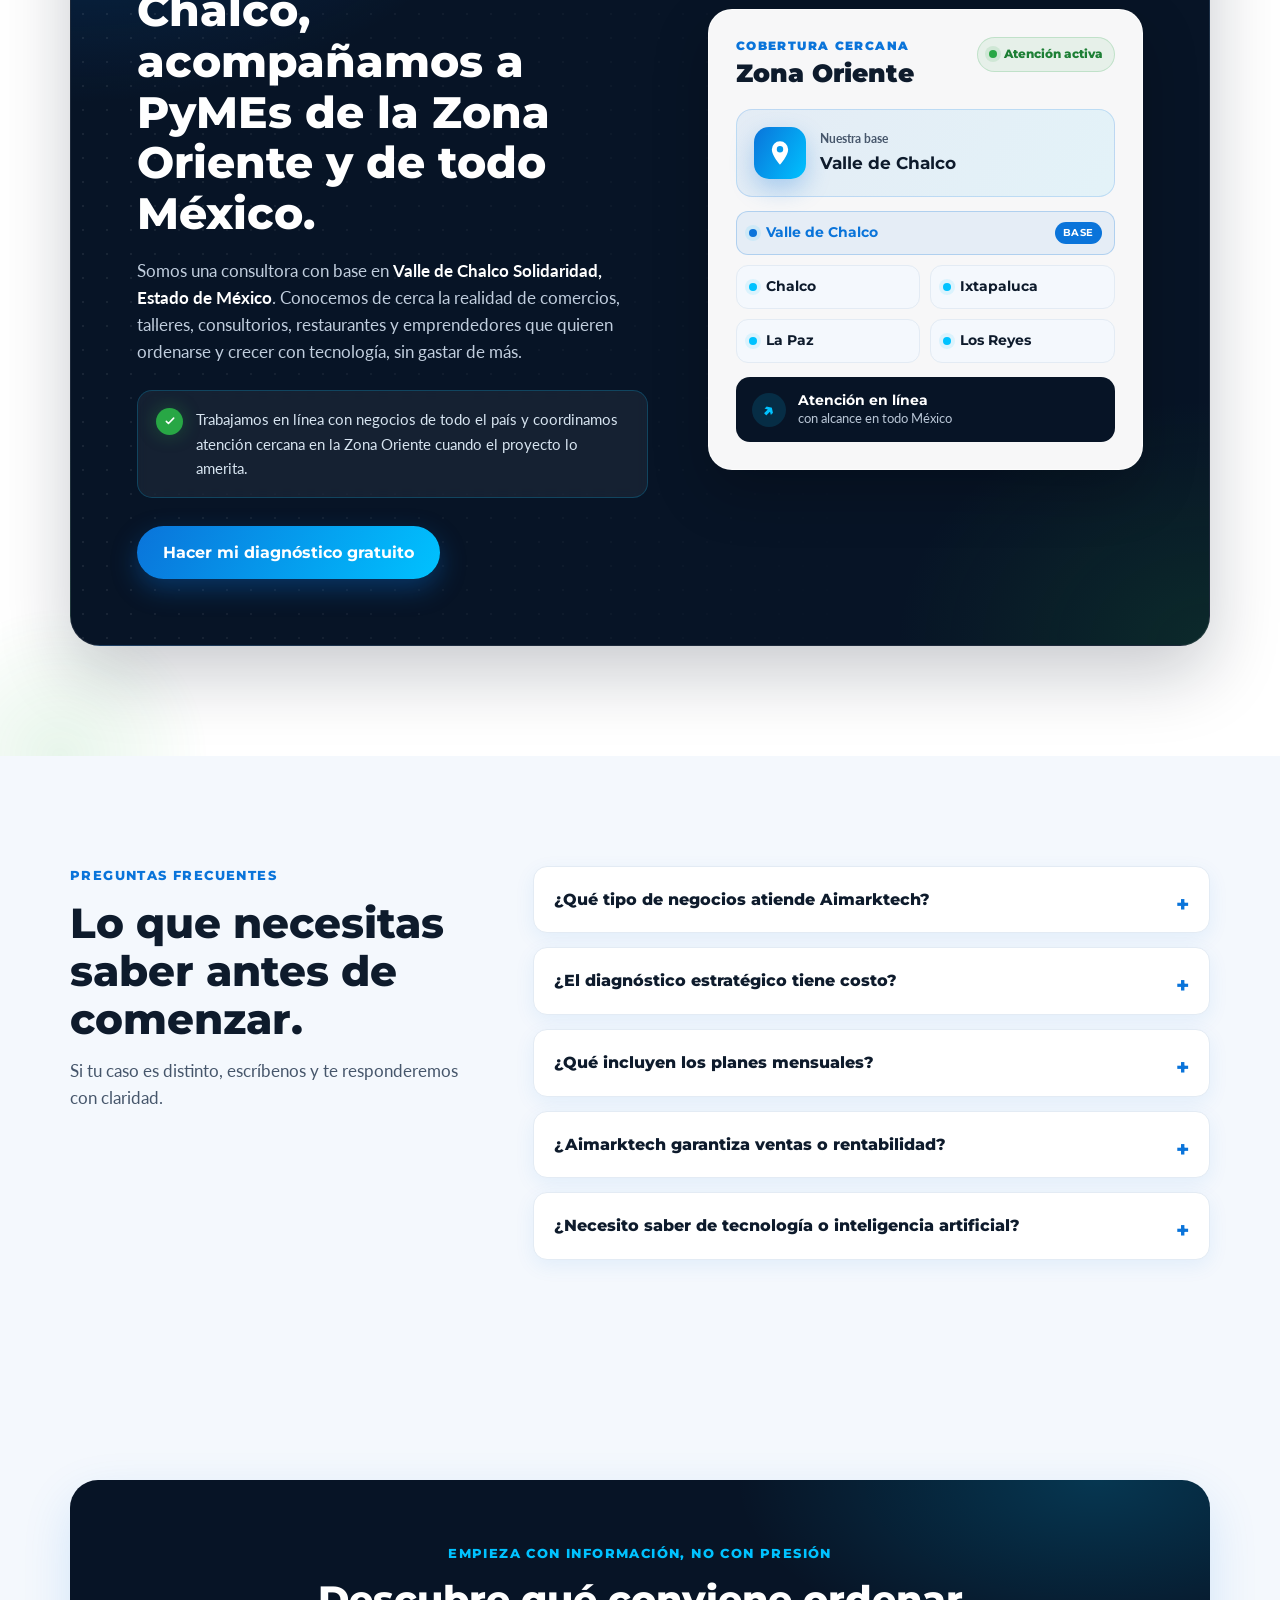
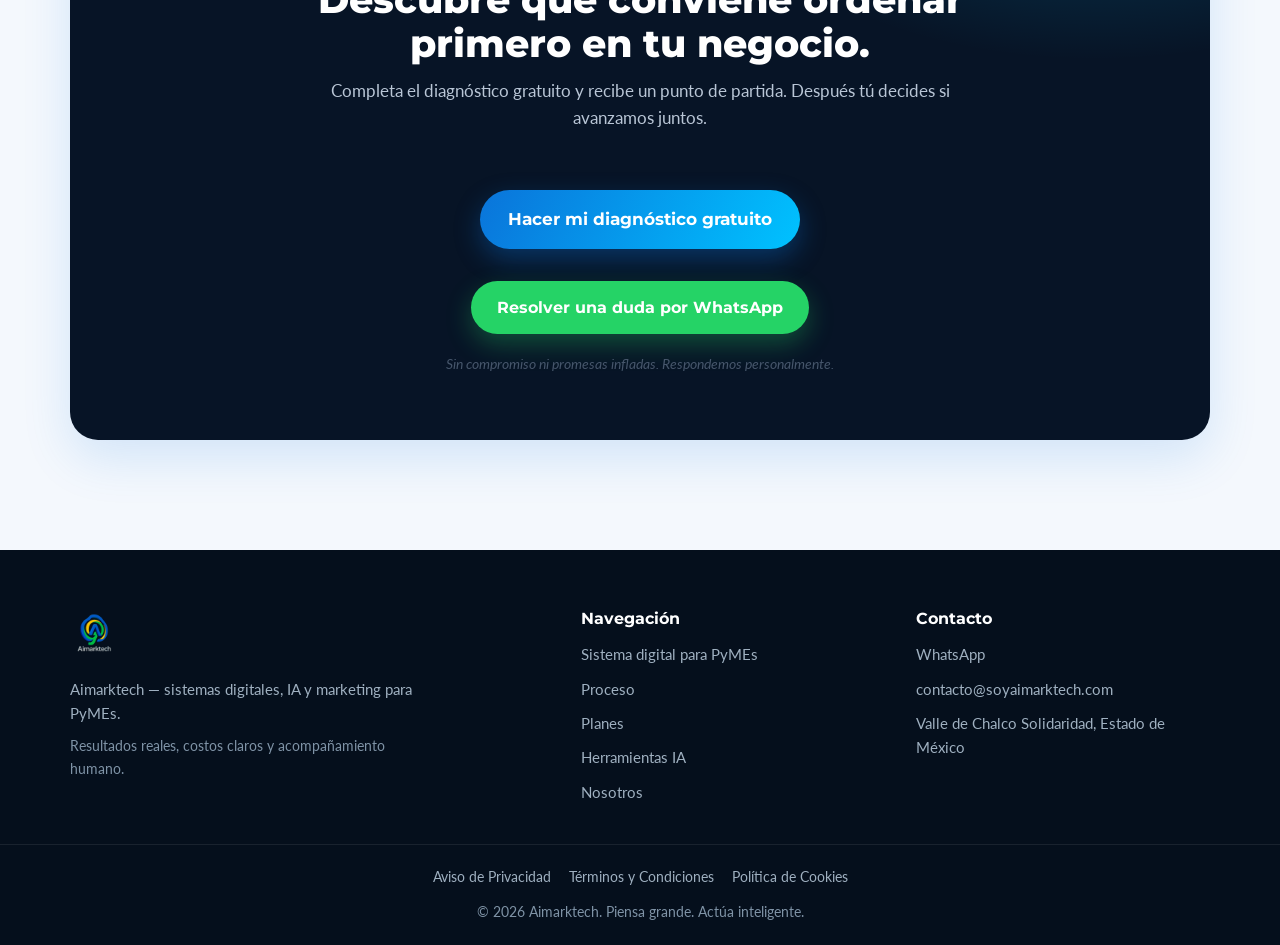
==== commit 120793b0: "fix: invalidar caché de estilos del home - Versionar styles.css y script.js en el home para forzar r" ====
--- a/index.html
+++ b/index.html
@@ -28,7 +28,7 @@
   <link rel="preconnect" href="https://fonts.googleapis.com" />
   <link rel="preconnect" href="https://fonts.gstatic.com" crossorigin />
   <link href="https://fonts.googleapis.com/css2?family=Lato:wght@400;700&family=Montserrat:wght@600;700;800;900&display=swap" rel="stylesheet" />
-  <link rel="stylesheet" href="styles.css" />
+  <link rel="stylesheet" href="styles.css?v=20260731-1" />
   <link rel="stylesheet" href="assets/tools.css" />
 
   <script>
@@ -486,7 +486,7 @@
     <svg viewBox="0 0 24 24" width="28" height="28" aria-hidden="true"><path fill="currentColor" d="M.057 24l1.687-6.163a11.867 11.867 0 01-1.587-5.946C.16 5.335 5.495 0 12.05 0a11.82 11.82 0 018.413 3.488 11.82 11.82 0 013.48 8.414c-.003 6.557-5.338 11.892-11.893 11.892a11.9 11.9 0 01-5.688-1.448L.057 24zm6.597-3.807c1.676.995 3.276 1.591 5.392 1.592 5.448 0 9.886-4.434 9.889-9.885.002-5.462-4.415-9.89-9.881-9.892-5.452 0-9.887 4.434-9.889 9.884a9.86 9.86 0 001.51 5.26l-.999 3.648 3.978-1.715zm11.387-5.464c-.074-.124-.272-.198-.57-.347-.297-.149-1.758-.868-2.031-.967-.272-.099-.47-.149-.669.149-.198.297-.768.967-.941 1.165-.173.198-.347.223-.644.074-.297-.149-1.255-.462-2.39-1.475-.883-.788-1.48-1.761-1.653-2.059-.173-.297-.018-.458.13-.606.134-.133.297-.347.446-.521.151-.172.2-.296.3-.495.099-.198.05-.372-.025-.521-.075-.148-.669-1.611-.916-2.206-.242-.579-.487-.501-.669-.51l-.57-.01c-.198 0-.52.074-.792.372-.272.297-1.04 1.016-1.04 2.479 0 1.462 1.065 2.875 1.213 3.074.149.198 2.096 3.2 5.077 4.487.709.306 1.262.489 1.694.626.712.226 1.36.194 1.872.118.571-.085 1.758-.719 2.006-1.413.248-.695.248-1.29.173-1.414z" /></svg>
   </a>
 
-  <script src="script.js"></script>
+  <script src="script.js?v=20260731-1"></script>
   <script src="assets/visits.js"></script>
   <script src="assets/intro.js"></script>
 </body>
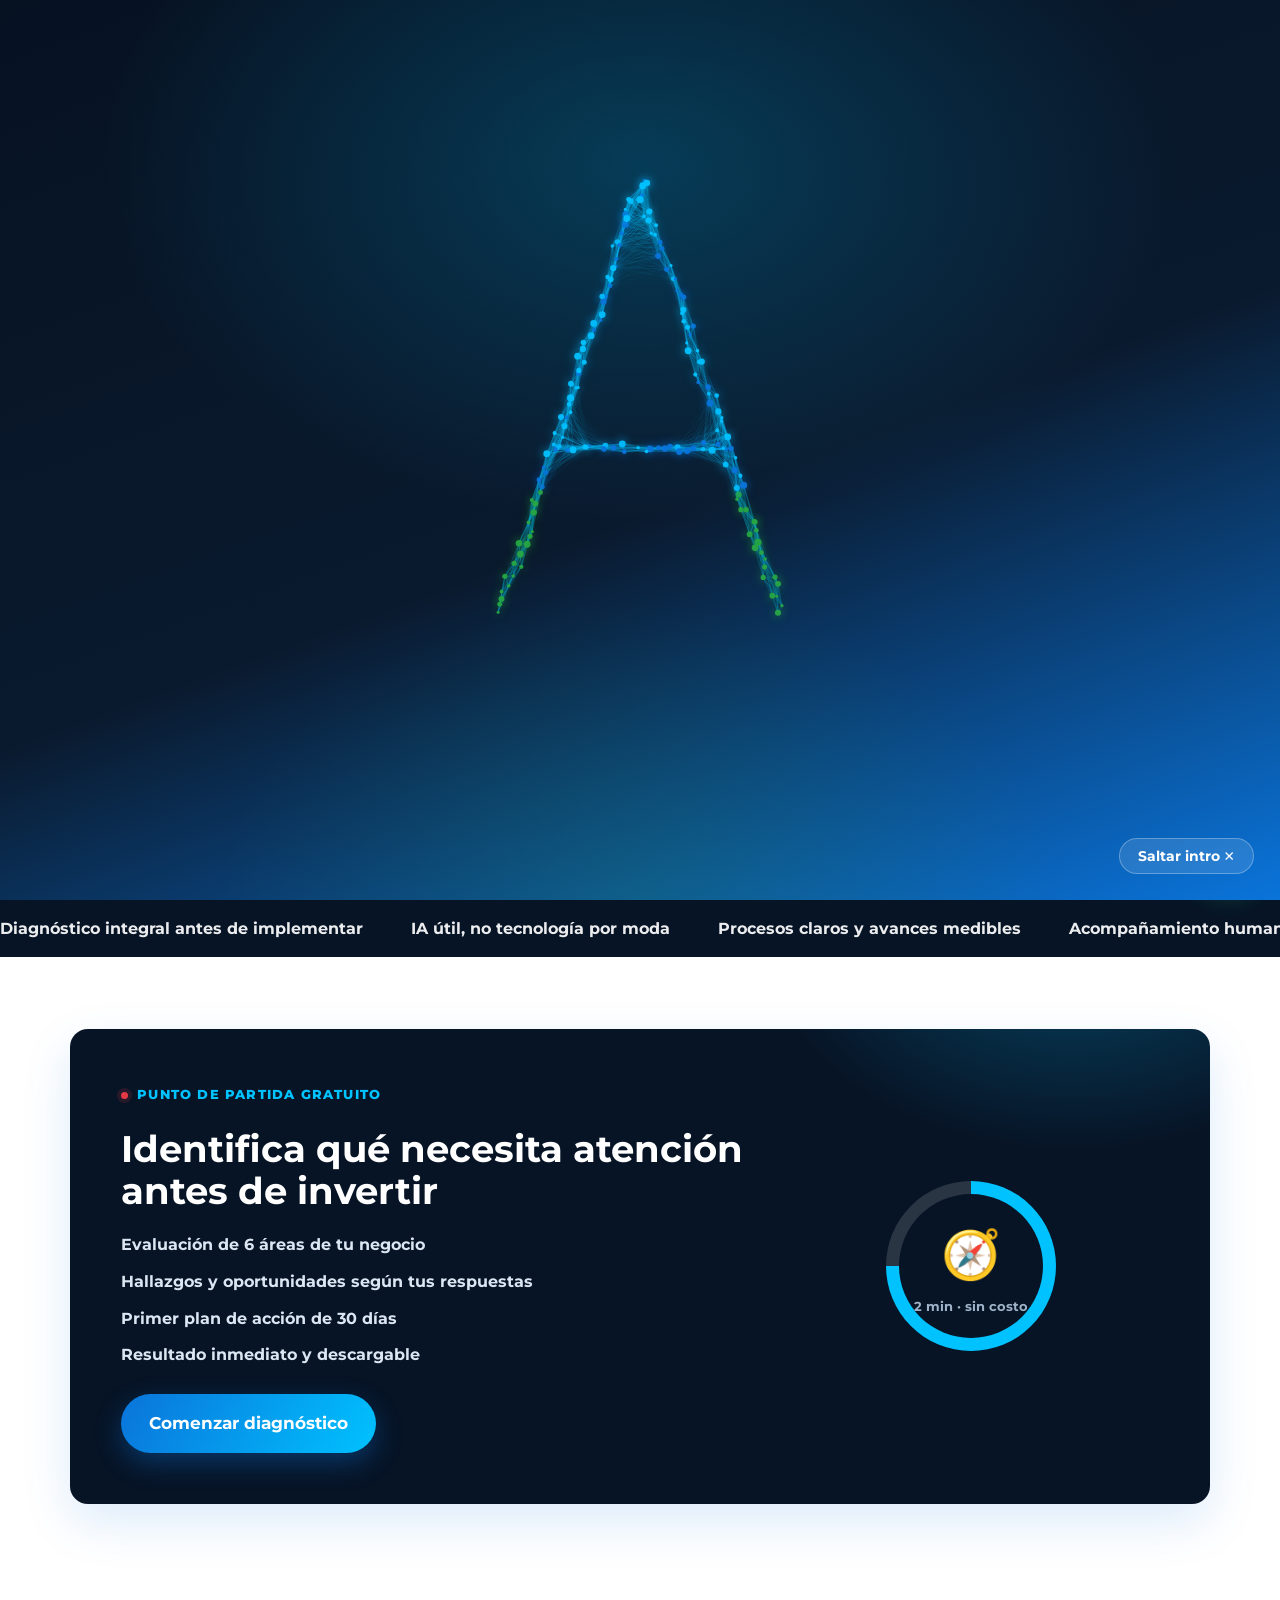
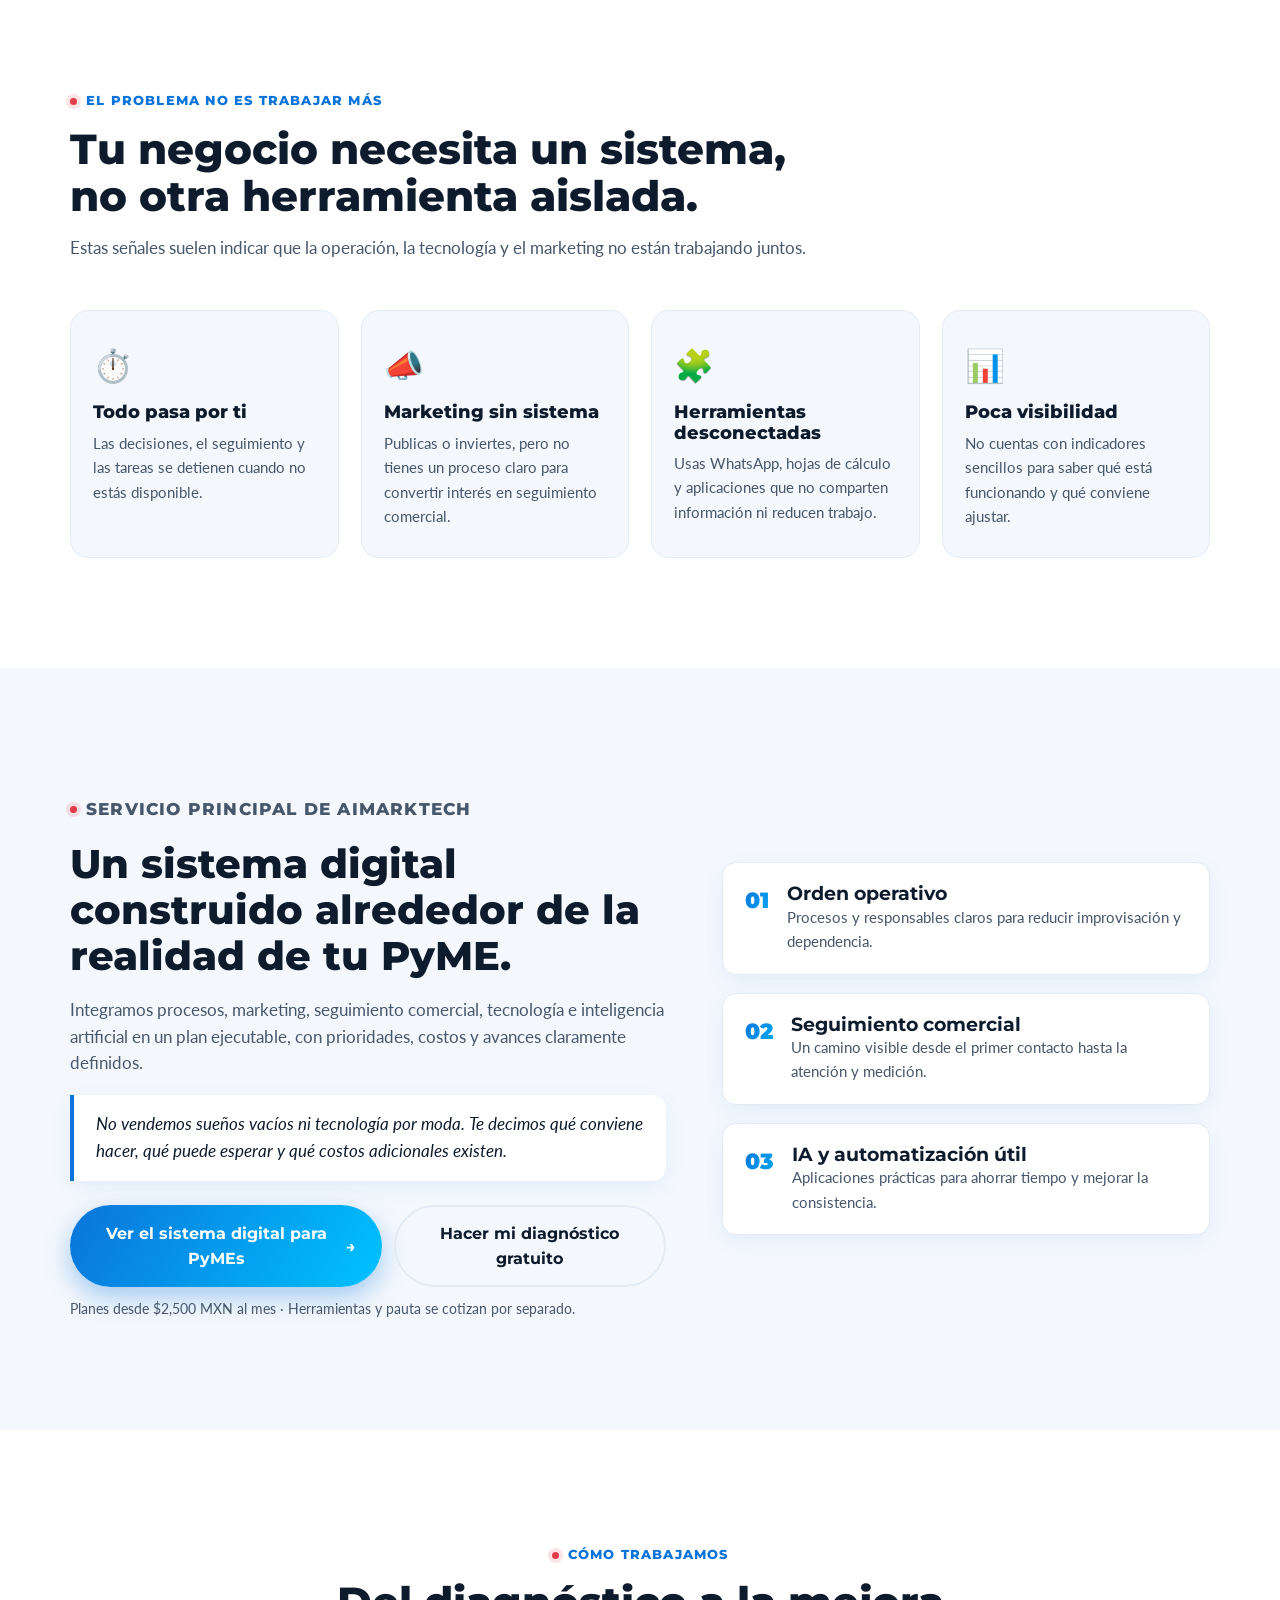
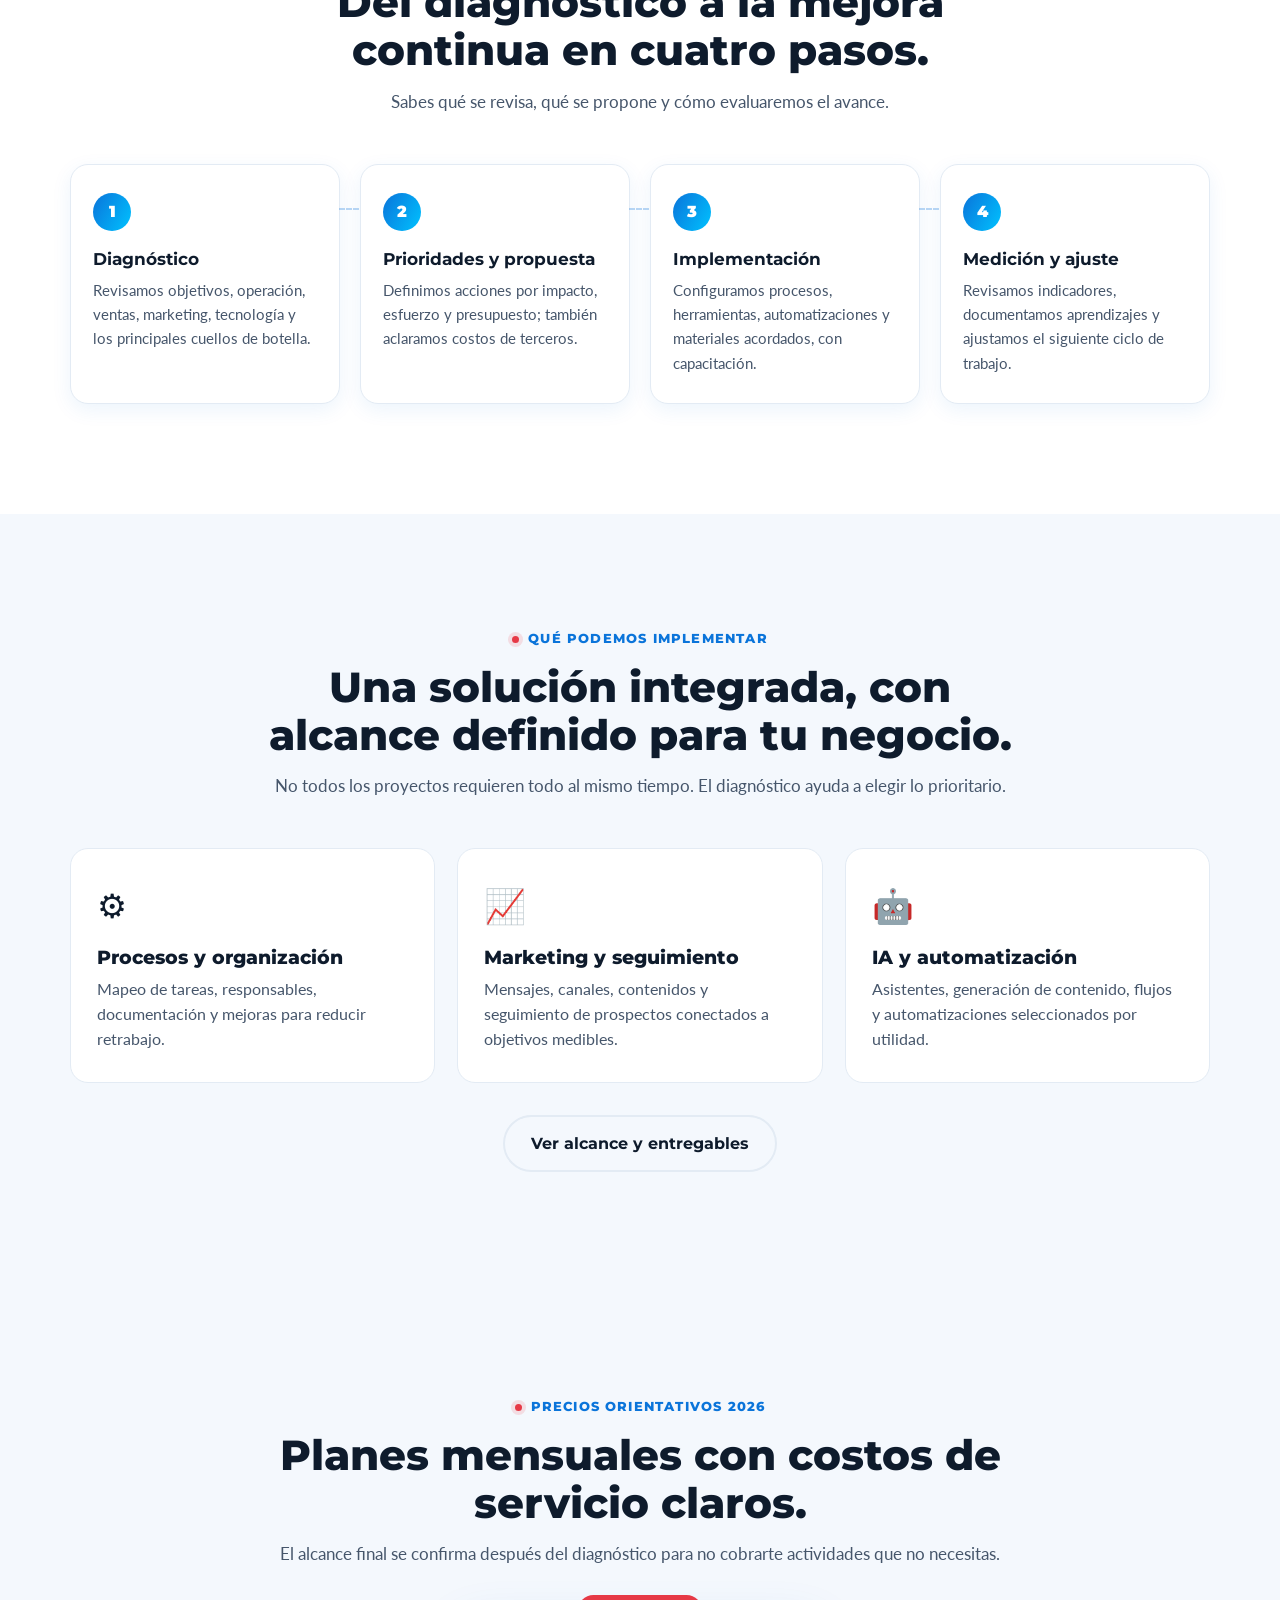
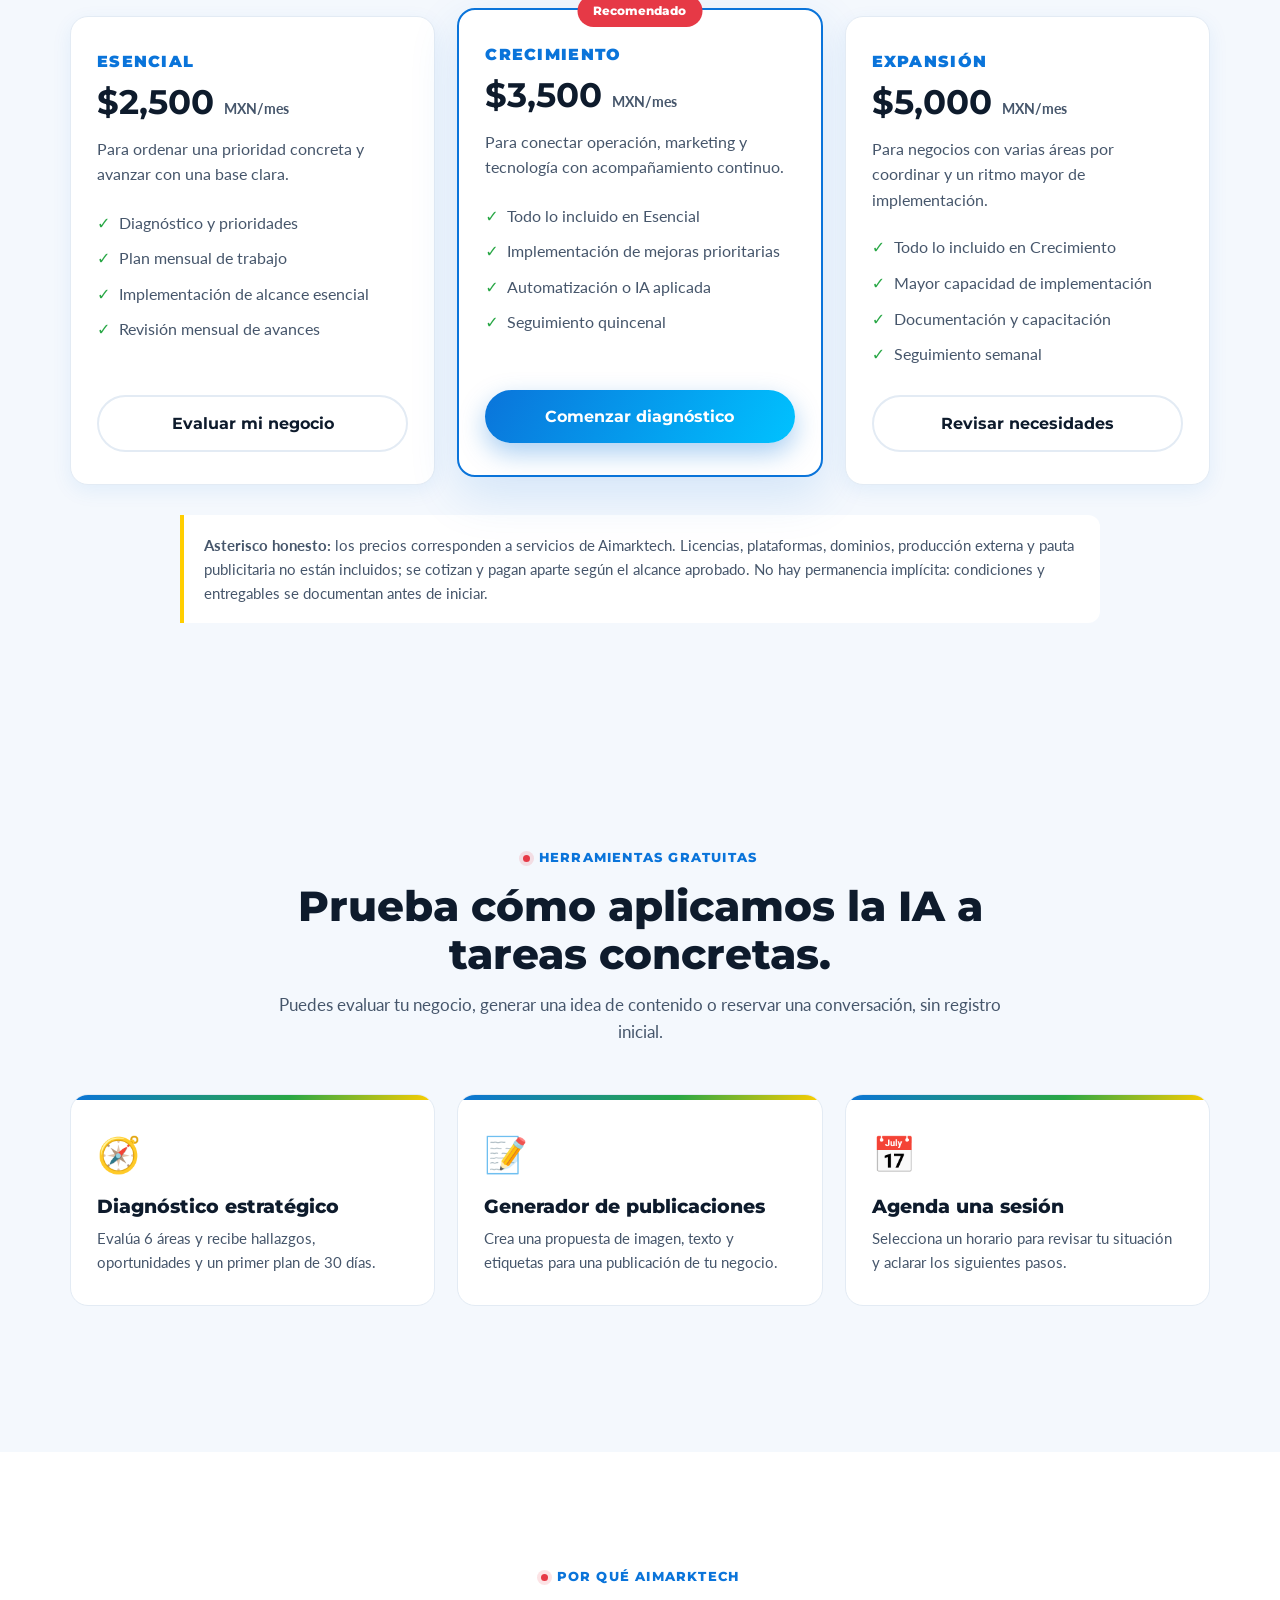
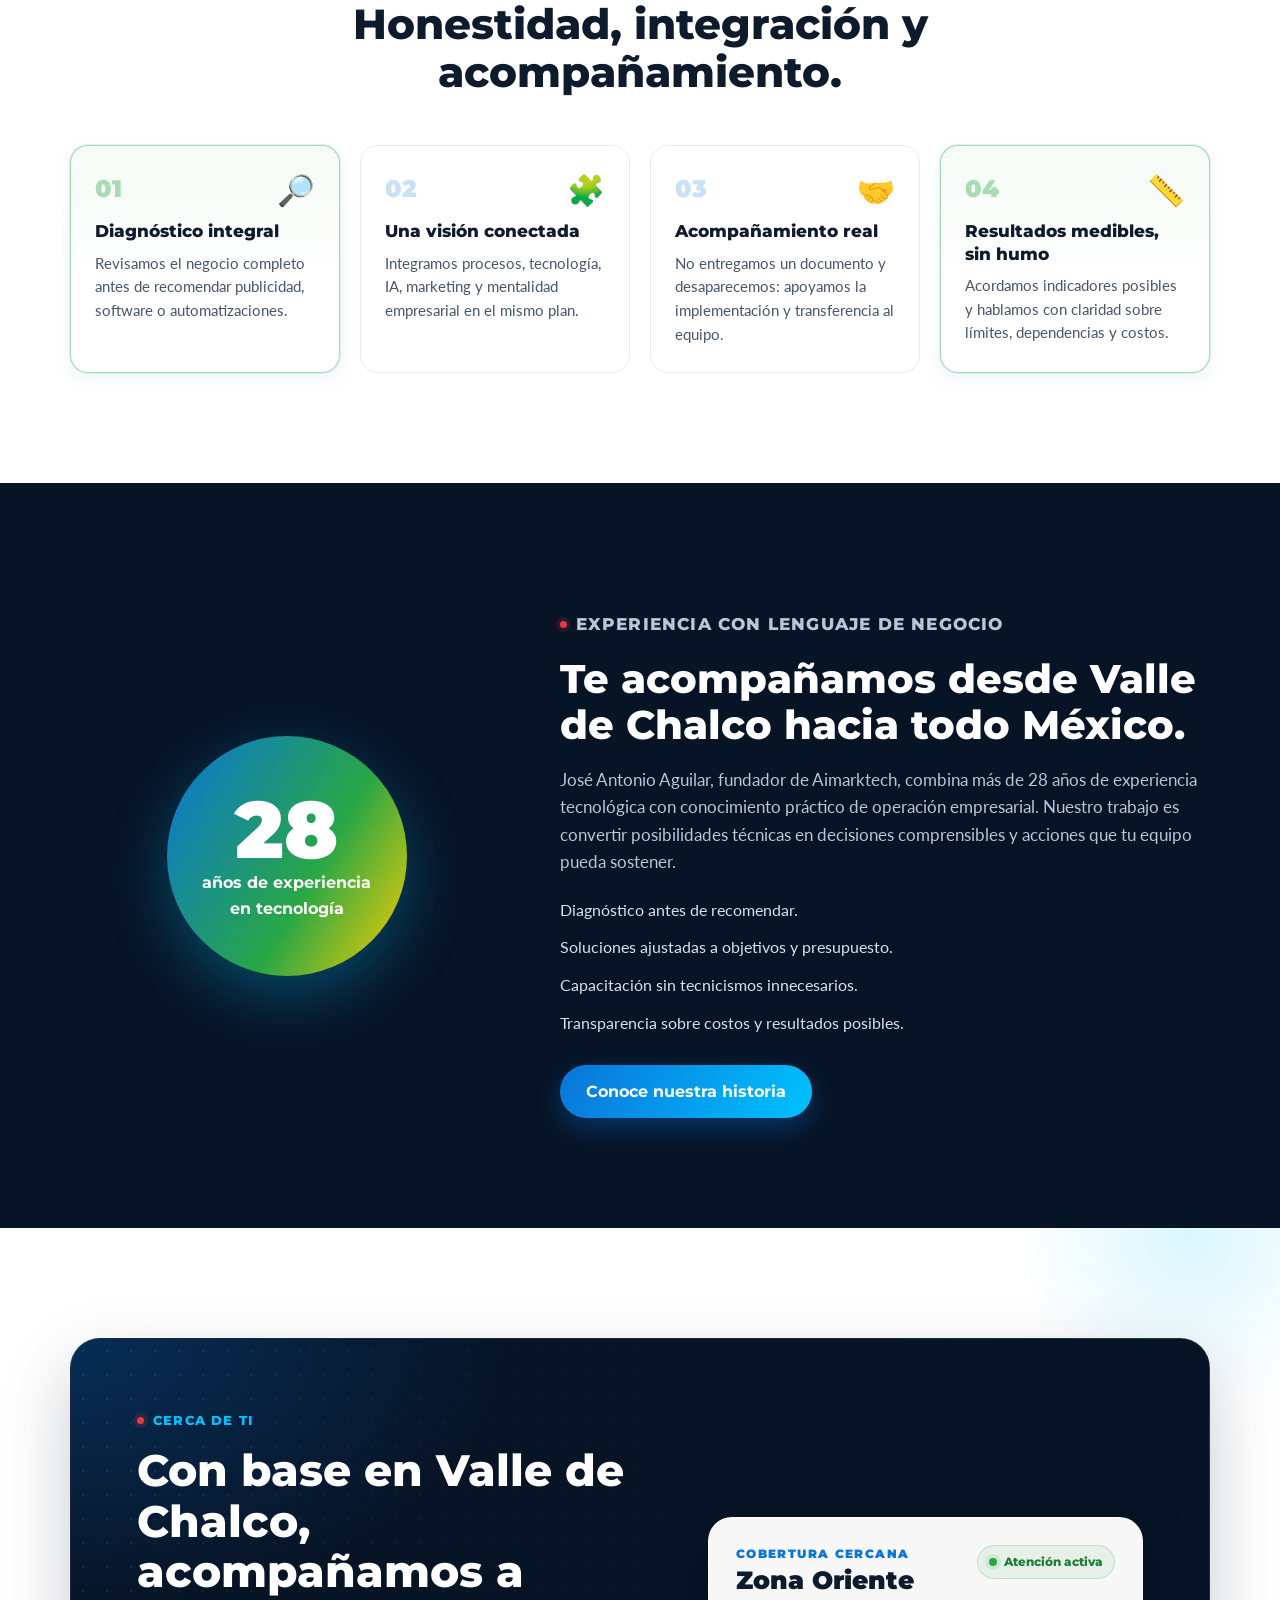
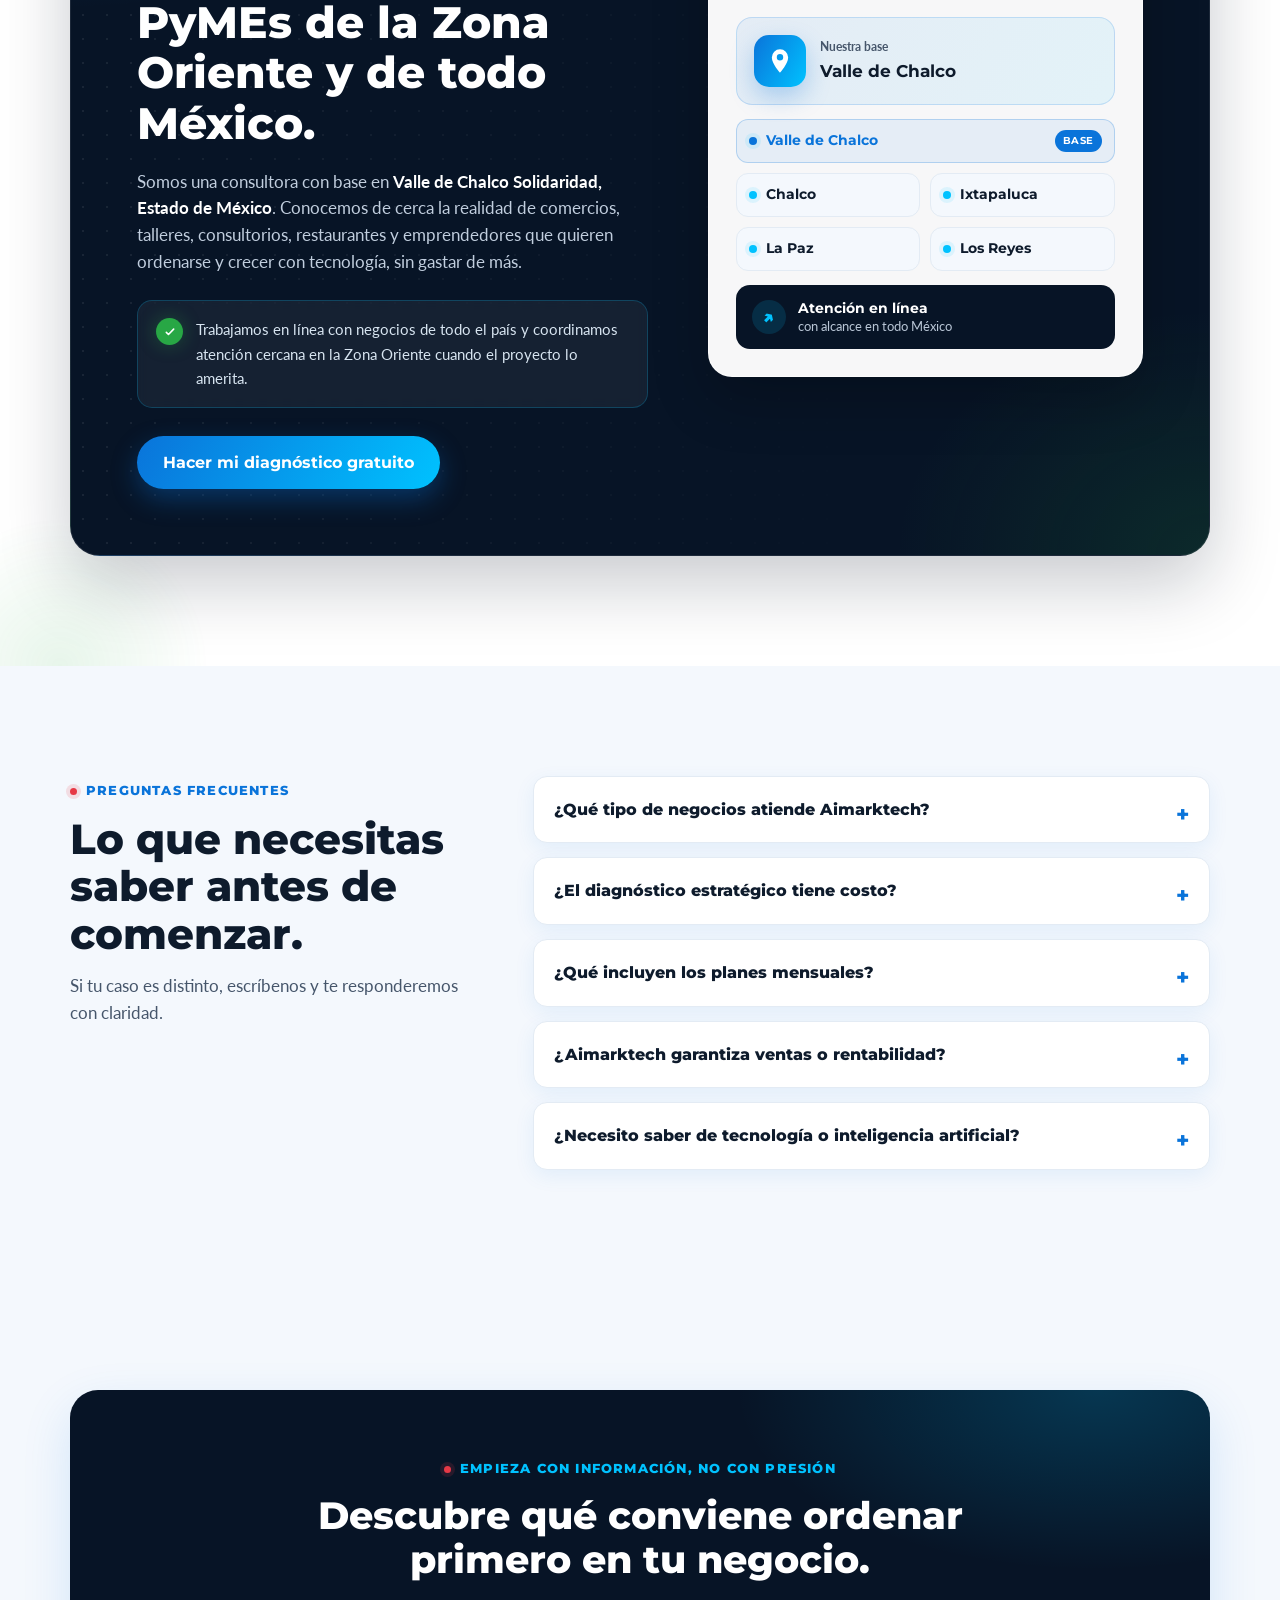
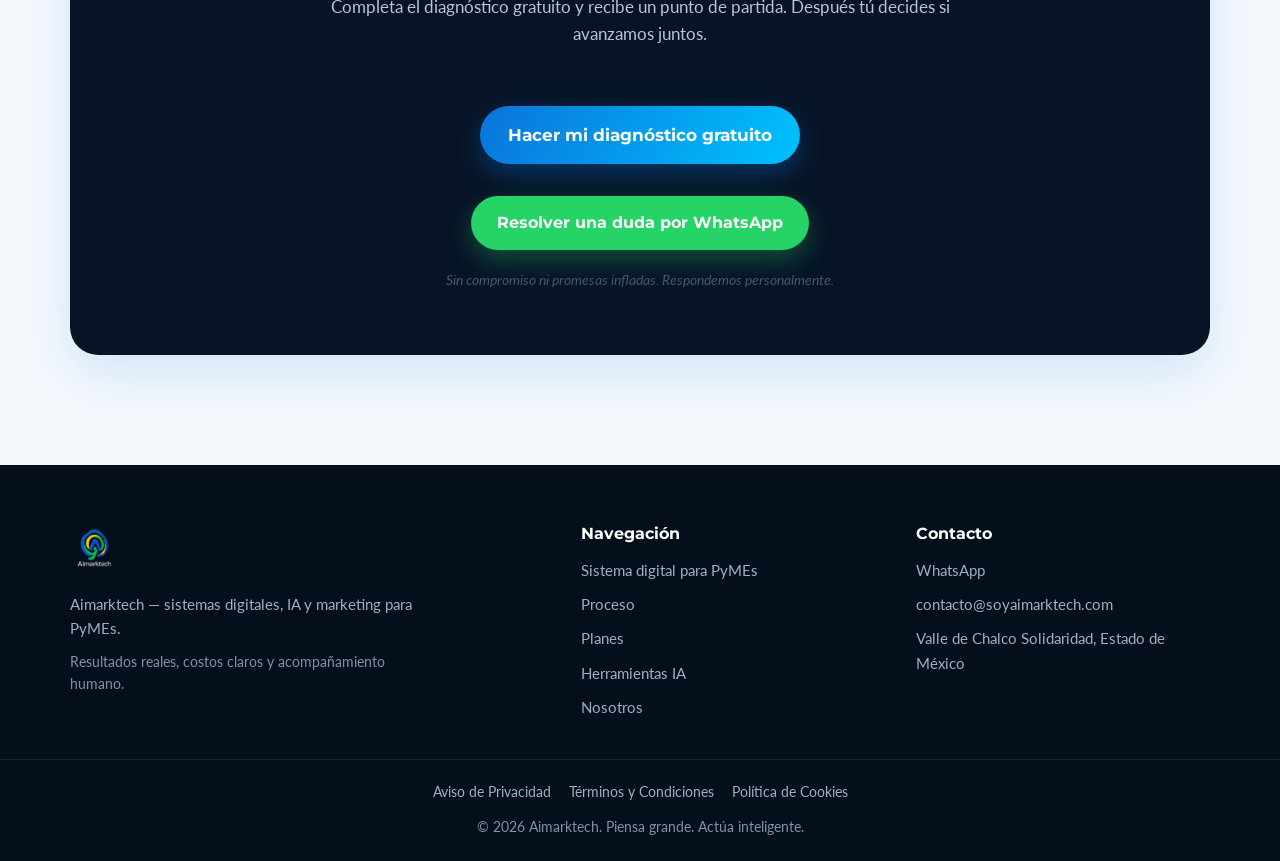
==== commit 0063f379: "feat: actualizar telefono de contacto y mejorar acomodo del hero - Cambia el numero de WhatsApp/tele" ====
--- a/index.html
+++ b/index.html
@@ -28,7 +28,7 @@
   <link rel="preconnect" href="https://fonts.googleapis.com" />
   <link rel="preconnect" href="https://fonts.gstatic.com" crossorigin />
   <link href="https://fonts.googleapis.com/css2?family=Lato:wght@400;700&family=Montserrat:wght@600;700;800;900&display=swap" rel="stylesheet" />
-  <link rel="stylesheet" href="styles.css?v=20260731-1" />
+  <link rel="stylesheet" href="styles.css?v=20260916-1" />
   <link rel="stylesheet" href="assets/tools.css" />
 
   <script>
@@ -53,7 +53,7 @@
         "url": "https://soyaimarktech.com/",
         "logo": "https://soyaimarktech.com/assets/logo.png",
         "image": "https://soyaimarktech.com/assets/logo.png",
-        "telephone": "+525639637740",
+        "telephone": "+525529317837",
         "email": "contacto@soyaimarktech.com",
         "slogan": "Resultados reales, sin humo.",
         "priceRange": "$$",
@@ -76,7 +76,7 @@
         "contactPoint": {
           "@type": "ContactPoint",
           "contactType": "customer service",
-          "telephone": "+525639637740",
+          "telephone": "+525529317837",
           "email": "contacto@soyaimarktech.com",
           "availableLanguage": ["es-MX"]
         }
@@ -486,7 +486,7 @@
     <svg viewBox="0 0 24 24" width="28" height="28" aria-hidden="true"><path fill="currentColor" d="M.057 24l1.687-6.163a11.867 11.867 0 01-1.587-5.946C.16 5.335 5.495 0 12.05 0a11.82 11.82 0 018.413 3.488 11.82 11.82 0 013.48 8.414c-.003 6.557-5.338 11.892-11.893 11.892a11.9 11.9 0 01-5.688-1.448L.057 24zm6.597-3.807c1.676.995 3.276 1.591 5.392 1.592 5.448 0 9.886-4.434 9.889-9.885.002-5.462-4.415-9.89-9.881-9.892-5.452 0-9.887 4.434-9.889 9.884a9.86 9.86 0 001.51 5.26l-.999 3.648 3.978-1.715zm11.387-5.464c-.074-.124-.272-.198-.57-.347-.297-.149-1.758-.868-2.031-.967-.272-.099-.47-.149-.669.149-.198.297-.768.967-.941 1.165-.173.198-.347.223-.644.074-.297-.149-1.255-.462-2.39-1.475-.883-.788-1.48-1.761-1.653-2.059-.173-.297-.018-.458.13-.606.134-.133.297-.347.446-.521.151-.172.2-.296.3-.495.099-.198.05-.372-.025-.521-.075-.148-.669-1.611-.916-2.206-.242-.579-.487-.501-.669-.51l-.57-.01c-.198 0-.52.074-.792.372-.272.297-1.04 1.016-1.04 2.479 0 1.462 1.065 2.875 1.213 3.074.149.198 2.096 3.2 5.077 4.487.709.306 1.262.489 1.694.626.712.226 1.36.194 1.872.118.571-.085 1.758-.719 2.006-1.413.248-.695.248-1.29.173-1.414z" /></svg>
   </a>
 
-  <script src="script.js?v=20260731-1"></script>
+  <script src="script.js?v=20260916-1"></script>
   <script src="assets/visits.js"></script>
   <script src="assets/intro.js"></script>
 </body>
--- a/styles.css
+++ b/styles.css
@@ -12,6 +12,9 @@
   --yellow: #FFCE00;
   --green: #28A745;
   --gray: #D3D3D3;
+  --red: #E63946;
+  --red-ink: #C62F3B;
+  --red-soft: rgba(230,57,70,.14);
 
   --ink: #0e1b2c;
   --ink-soft: #46566b;
@@ -52,13 +55,25 @@
 .section { padding: clamp(64px, 9vw, 110px) 0; }
 
 .eyebrow {
+  display: inline-flex;
+  align-items: center;
+  gap: 9px;
   font-family: var(--font-head);
   font-weight: 800;
   text-transform: uppercase;
-  letter-spacing: 1.4px;
+  letter-spacing: 1.2px;
   font-size: .8rem;
   color: var(--blue);
   margin-bottom: 14px;
+}
+.eyebrow::before {
+  content: "";
+  flex: 0 0 auto;
+  width: 7px;
+  height: 7px;
+  border-radius: 50%;
+  background: var(--red);
+  box-shadow: 0 0 0 4px var(--red-soft);
 }
 .eyebrow.light { color: var(--cyan); }
 
@@ -120,13 +135,37 @@
     radial-gradient(700px 500px at -10% 20%, rgba(10,116,218,.14), transparent 55%),
     var(--bg-soft);
 }
-.hero-inner { display: grid; grid-template-columns: 1.15fr .85fr; gap: 50px; align-items: center; }
-.hero-title { font-size: clamp(2.1rem, 5.2vw, 3.6rem); font-weight: 900; letter-spacing: -1px; }
+.hero-inner { display: grid; grid-template-columns: 1.1fr .9fr; gap: 44px; align-items: center; }
+.hero-content { max-width: 600px; }
+.hero-title { font-size: clamp(1.9rem, 3.05vw, 2.6rem); font-weight: 800; letter-spacing: -.4px; line-height: 1.14; }
 .hero-sub { color: var(--ink-soft); font-size: 1.12rem; margin: 22px 0 30px; max-width: 540px; }
 .hero-actions { display: flex; flex-wrap: wrap; gap: 14px; }
-.hero-trust { list-style: none; display: flex; flex-wrap: wrap; gap: 26px; margin-top: 34px; }
-.hero-trust li { font-size: .95rem; color: var(--ink-soft); }
-.hero-trust strong { display: block; font-family: var(--font-head); font-weight: 900; font-size: 1.6rem; color: var(--blue); }
+.hero-trust {
+  list-style: none;
+  display: flex;
+  flex-wrap: wrap;
+  align-items: center;
+  gap: 14px 0;
+  margin-top: 36px;
+  padding-top: 22px;
+  border-top: 1px solid var(--line);
+}
+.hero-trust li {
+  padding: 2px 22px;
+  font-size: .9rem;
+  color: var(--ink-soft);
+  border-left: 1px solid var(--line);
+}
+.hero-trust li:first-child { padding-left: 0; border-left: none; }
+.hero-trust strong {
+  display: block;
+  margin-bottom: 2px;
+  font-family: var(--font-head);
+  font-weight: 900;
+  font-size: 1.45rem;
+  line-height: 1.1;
+  color: var(--blue);
+}
 
 /* Arte del hero */
 .hero { position: relative; overflow: hidden; }
@@ -151,9 +190,9 @@
   font-family: var(--font-head); font-weight: 700; font-size: .92rem;
   display: flex; align-items: center; gap: 10px; white-space: nowrap;
 }
-.hero-card-1 { top: 6%; left: 0; animation: float 6s ease-in-out infinite; }
-.hero-card-2 { top: 46%; right: -4%; animation: float 6s ease-in-out infinite .8s; }
-.hero-card-3 { bottom: 4%; left: 12%; animation: float 6s ease-in-out infinite 1.6s; }
+.hero-card-1 { top: 6%; right: 6%; animation: float 6s ease-in-out infinite; }
+.hero-card-2 { top: 42%; right: 0; animation: float 6s ease-in-out infinite .8s; }
+.hero-card-3 { top: 78%; right: 10%; animation: float 6s ease-in-out infinite 1.6s; }
 .dot { width: 11px; height: 11px; border-radius: 50%; box-shadow: 0 0 8px currentColor; }
 .dot-blue { background: var(--blue); color: var(--blue); }
 .dot-green { background: var(--green); color: var(--green); }
@@ -423,6 +462,7 @@
 
   .metodo-grid, .serv-grid, .pain-grid, .dif-grid, .footer-inner { grid-template-columns: 1fr; }
   .hero-actions .btn { flex: 1; }
+  .hero-trust li { padding: 2px 16px 2px 0; border-left: none; }
   .solution-actions { flex-direction: column; }
   .solution-actions .btn { width: 100%; }
 }
@@ -598,7 +638,7 @@
   transform: translateX(-50%);
   padding: 6px 16px;
   border-radius: 50px;
-  background: var(--blue);
+  background: var(--red);
   color: #fff;
   font-family: var(--font-head);
   font-size: .75rem;
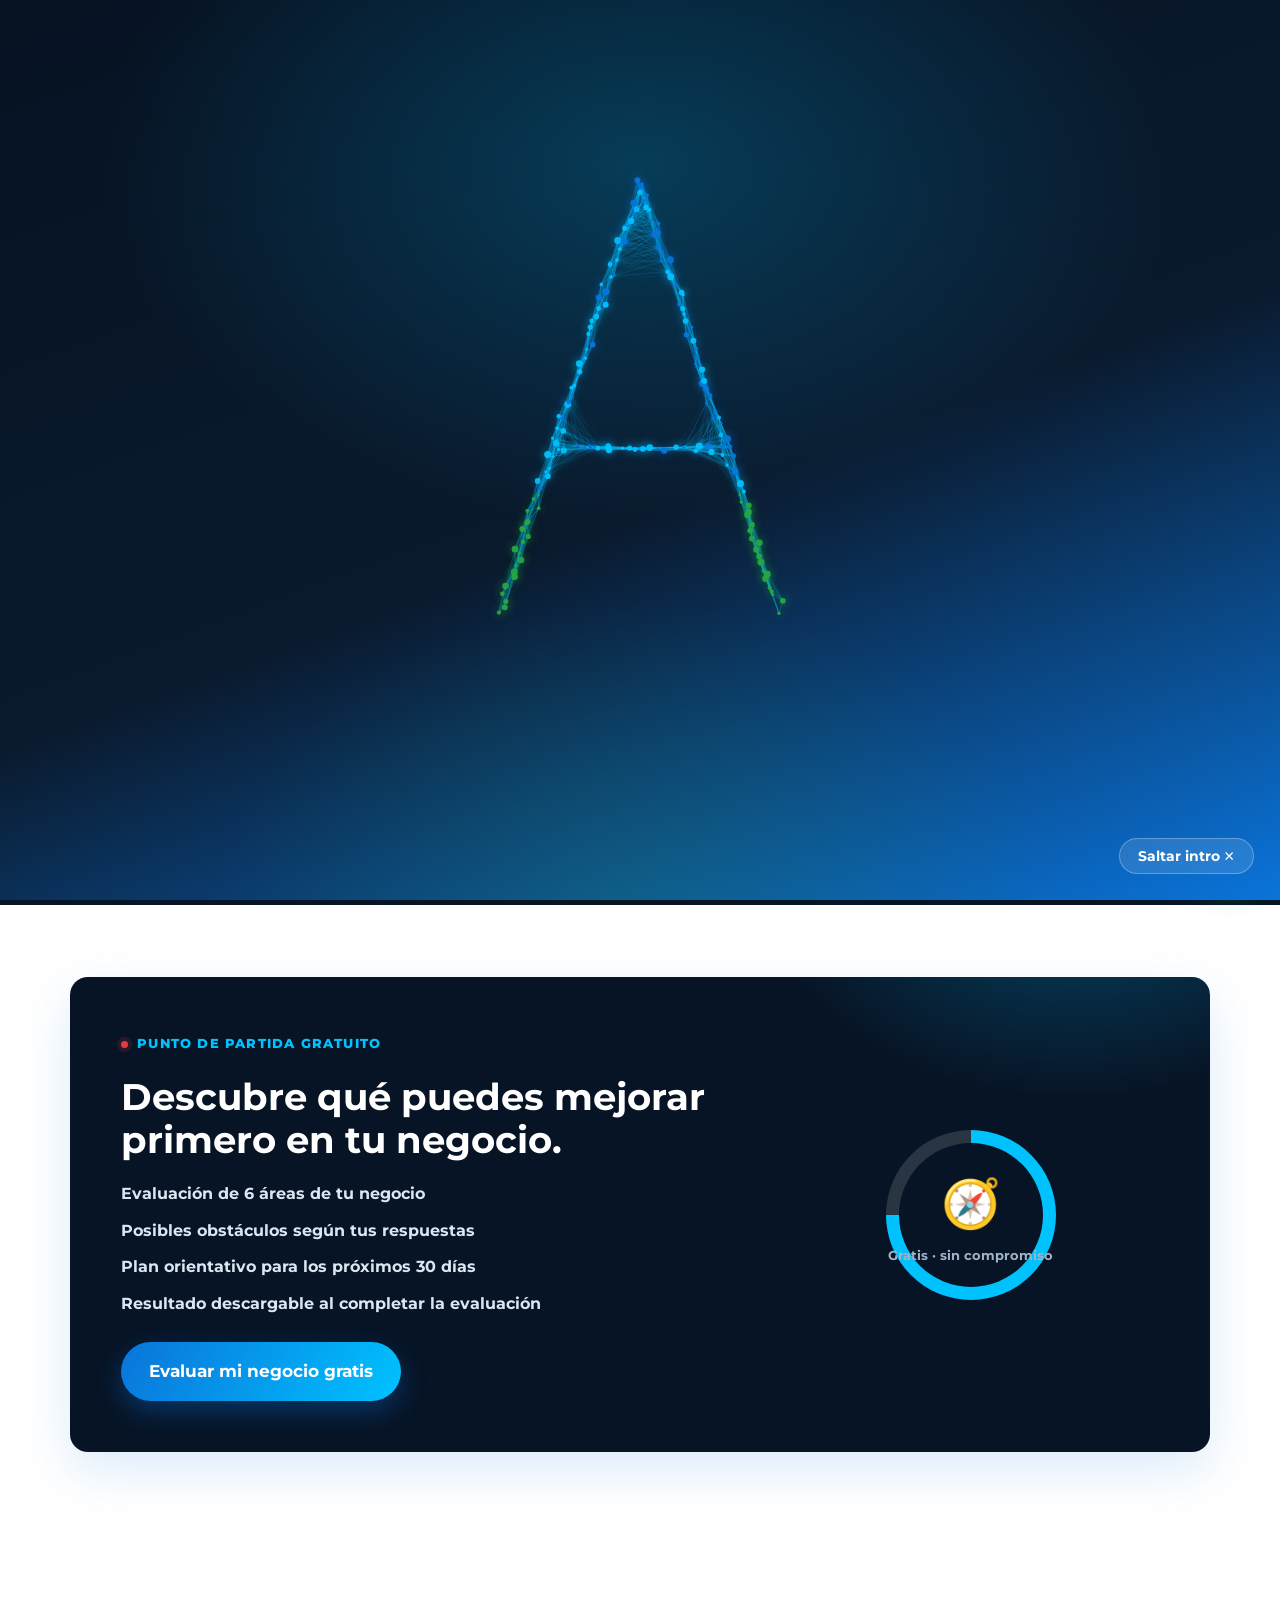
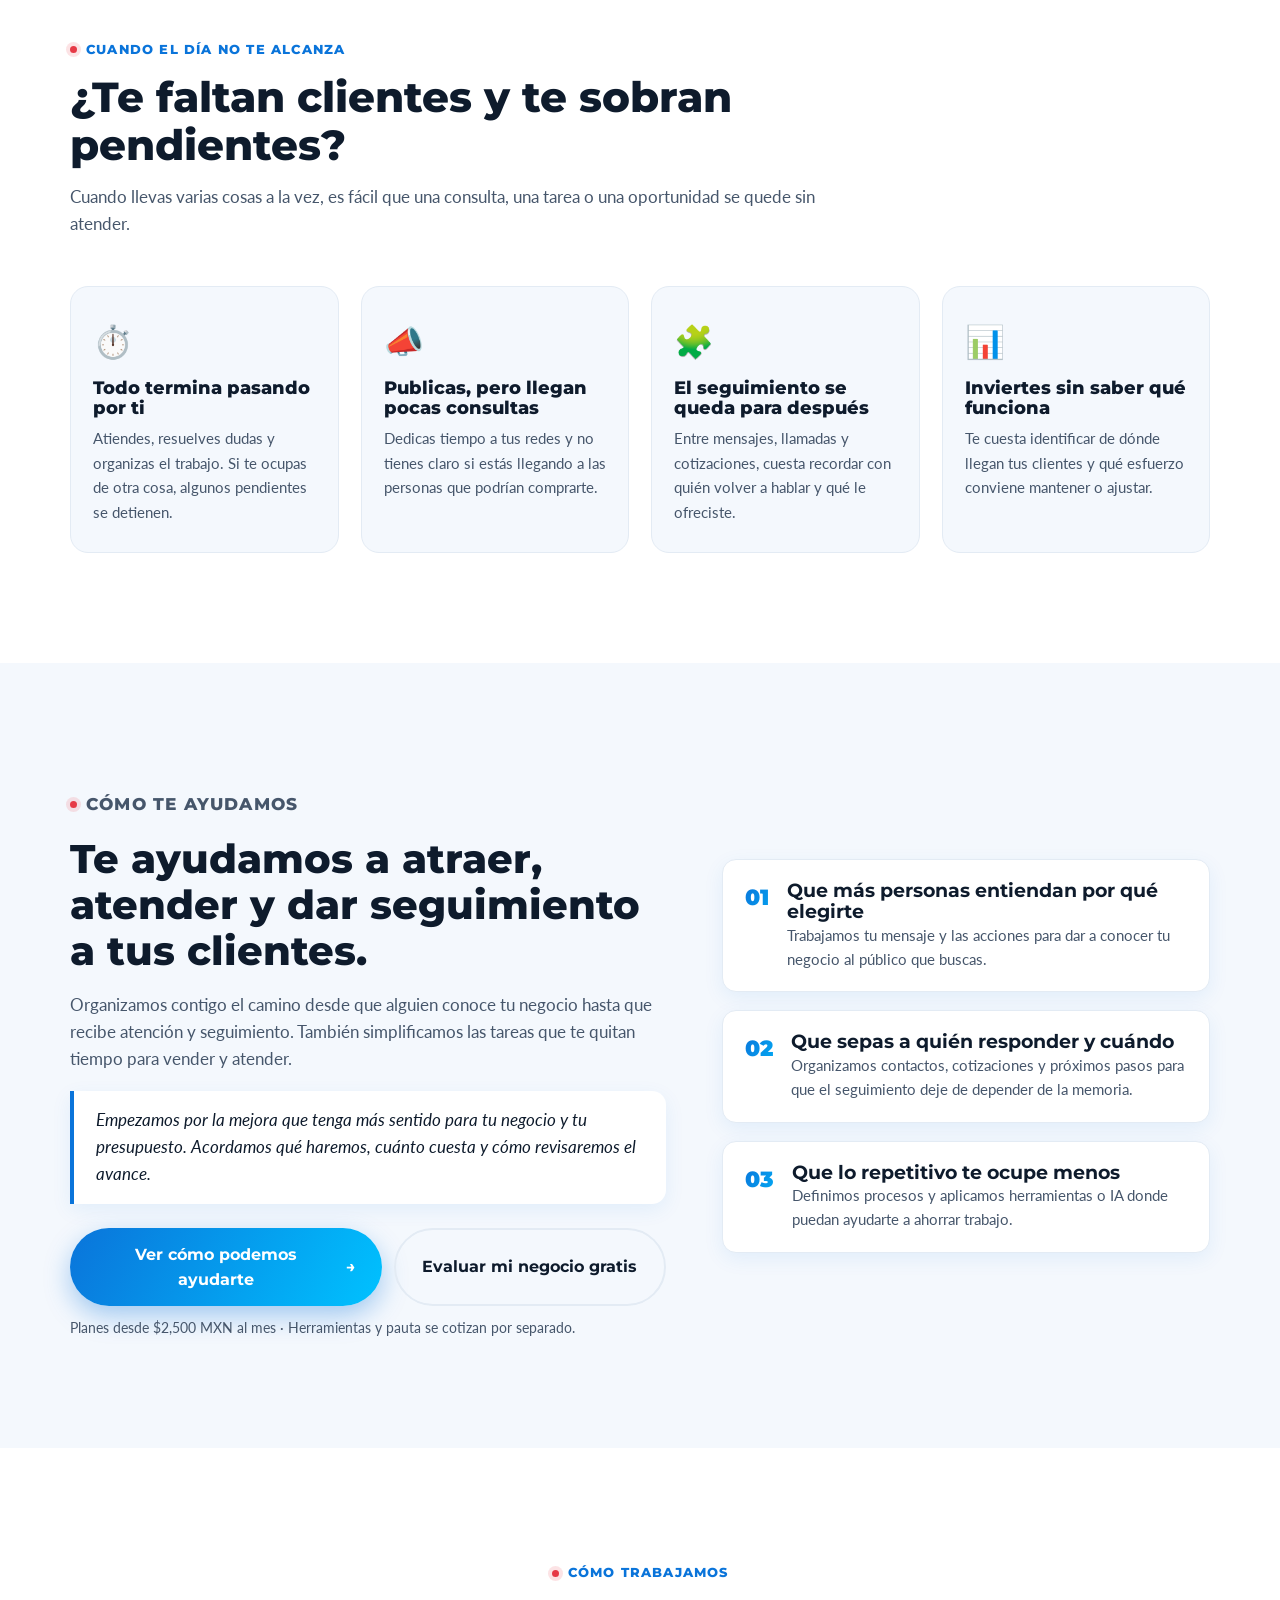
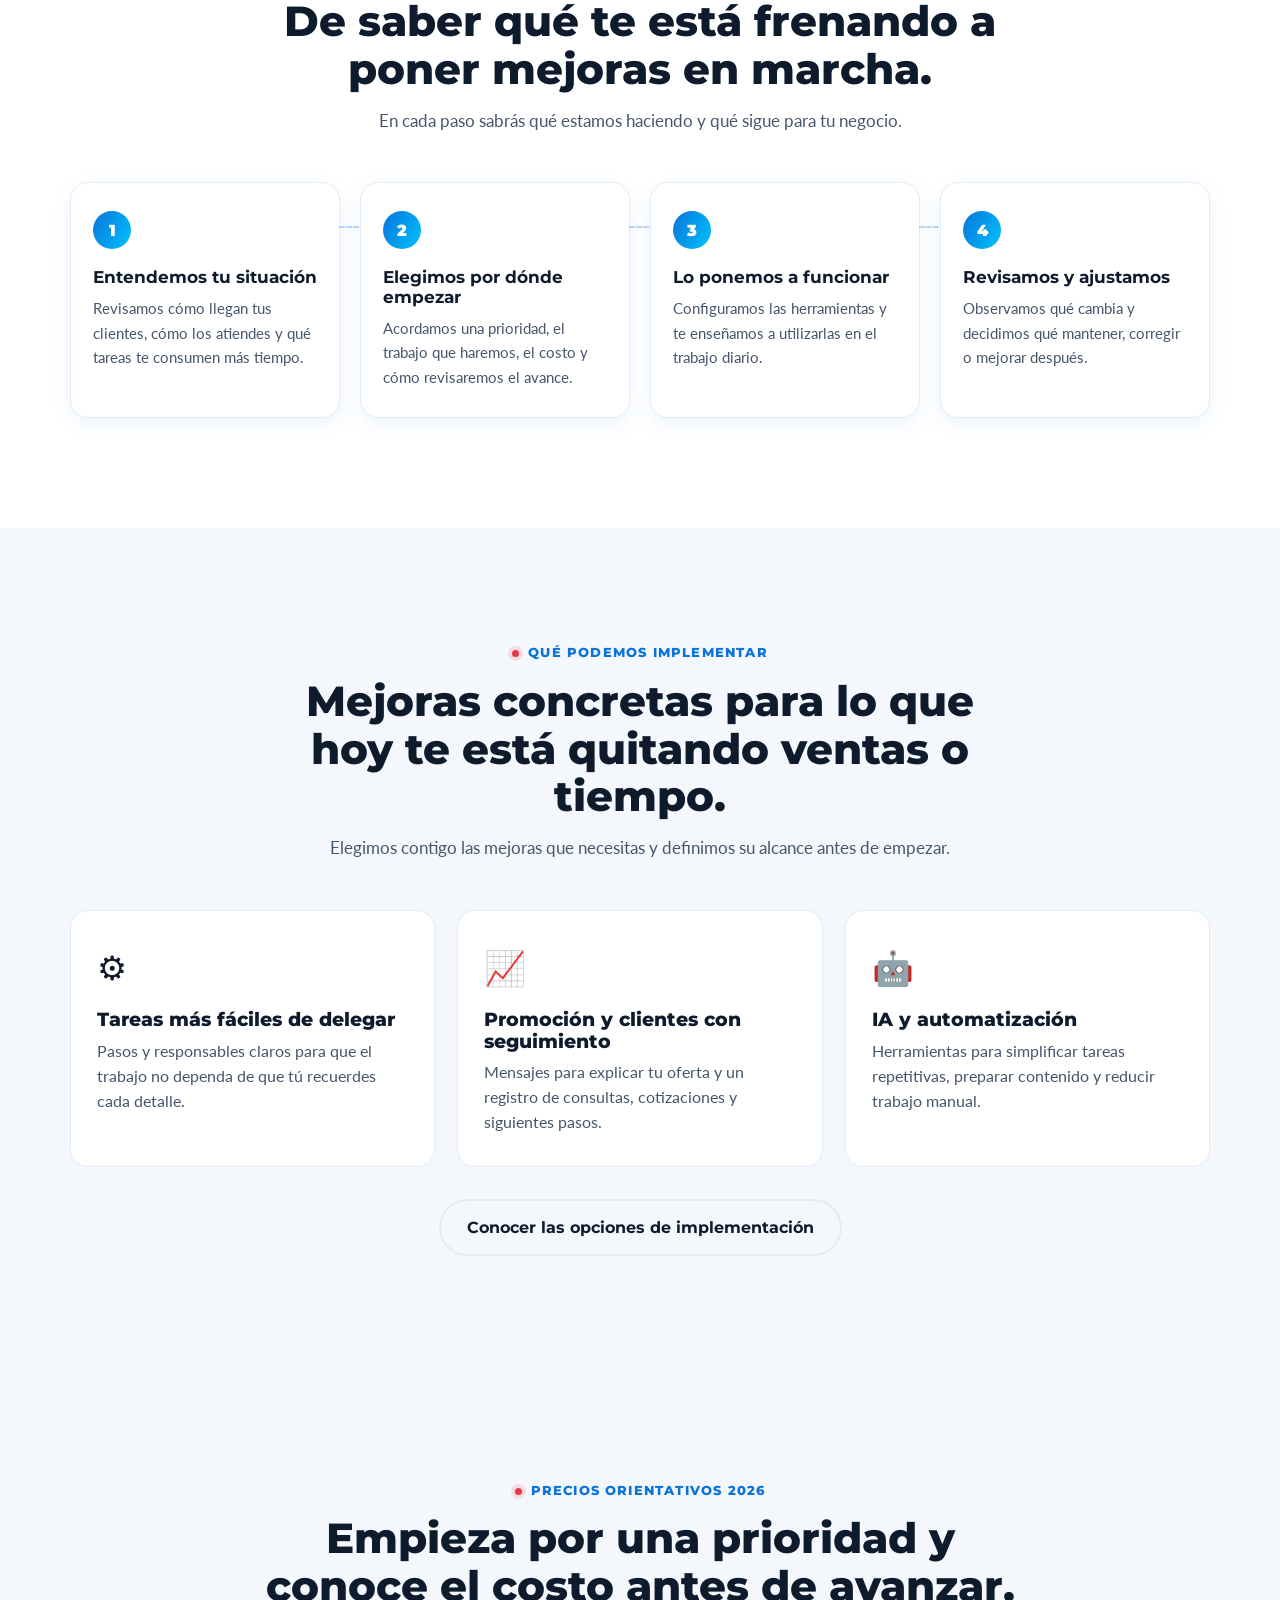
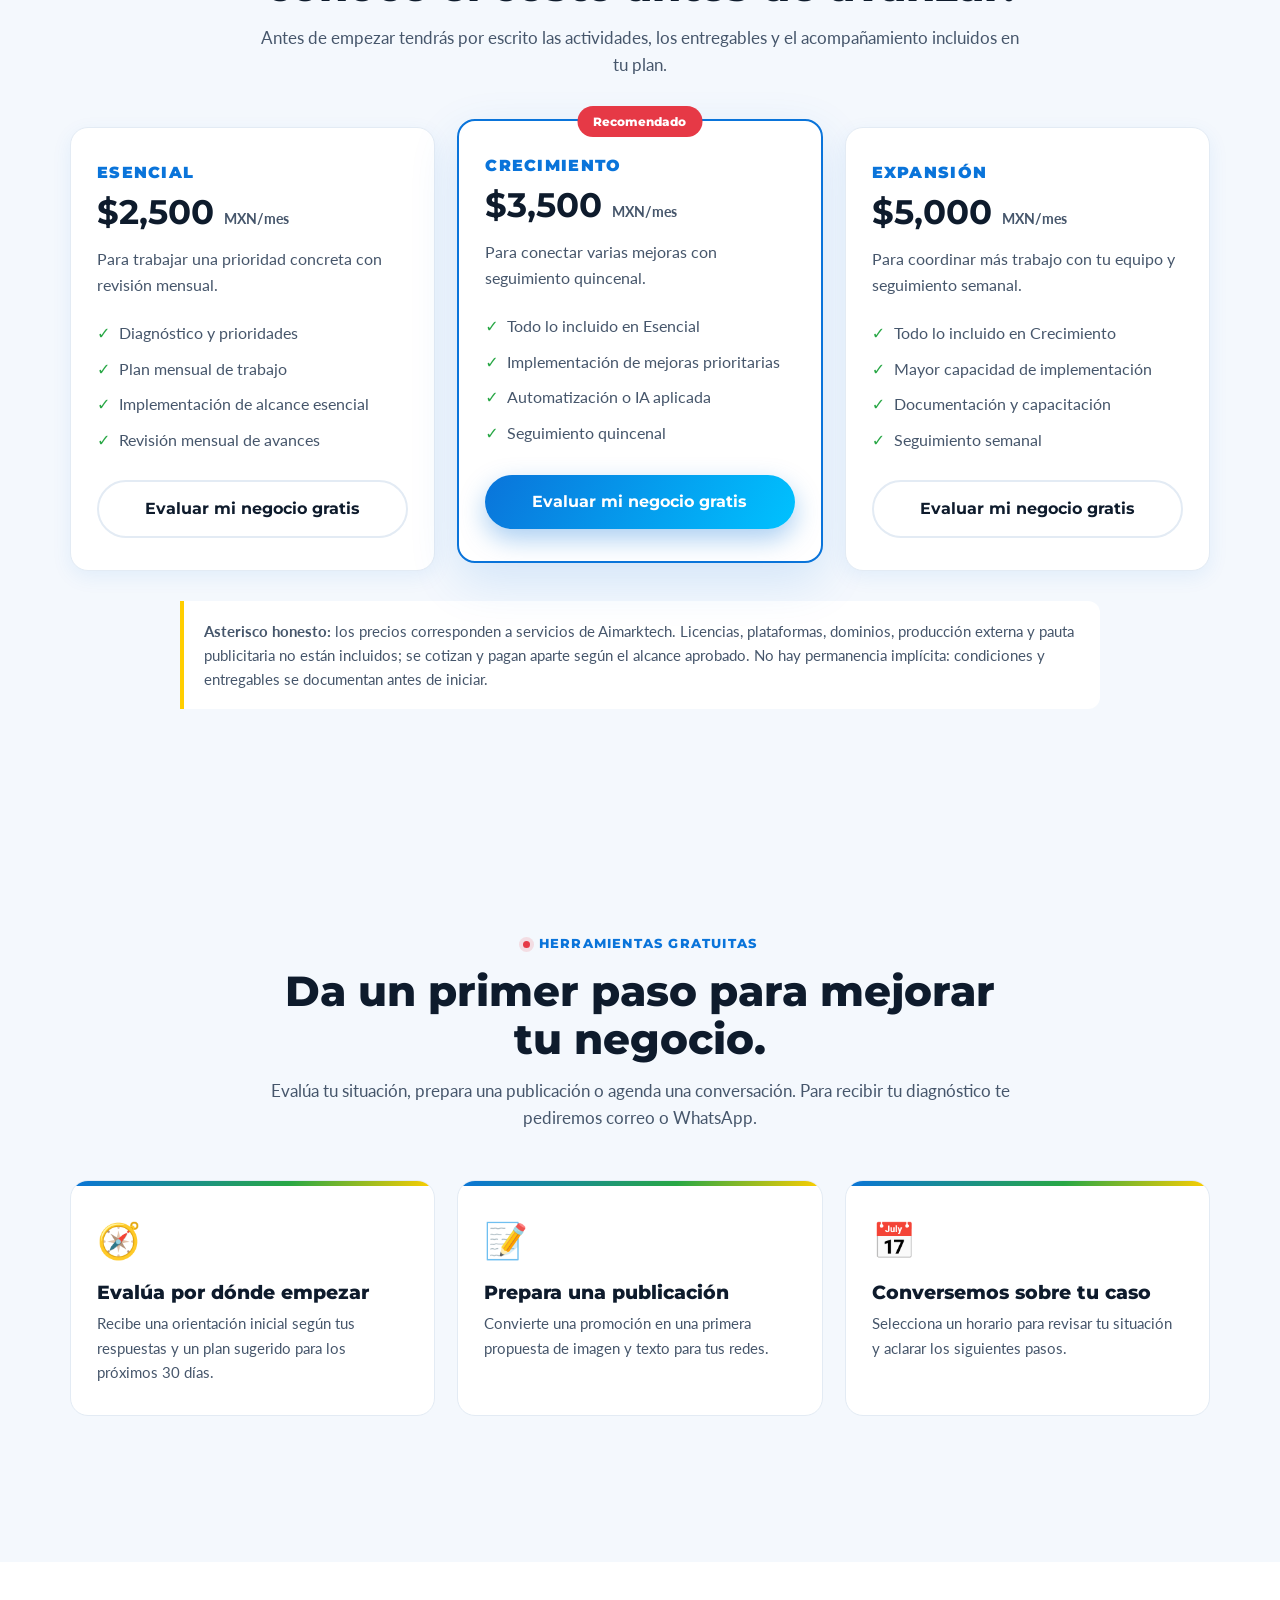
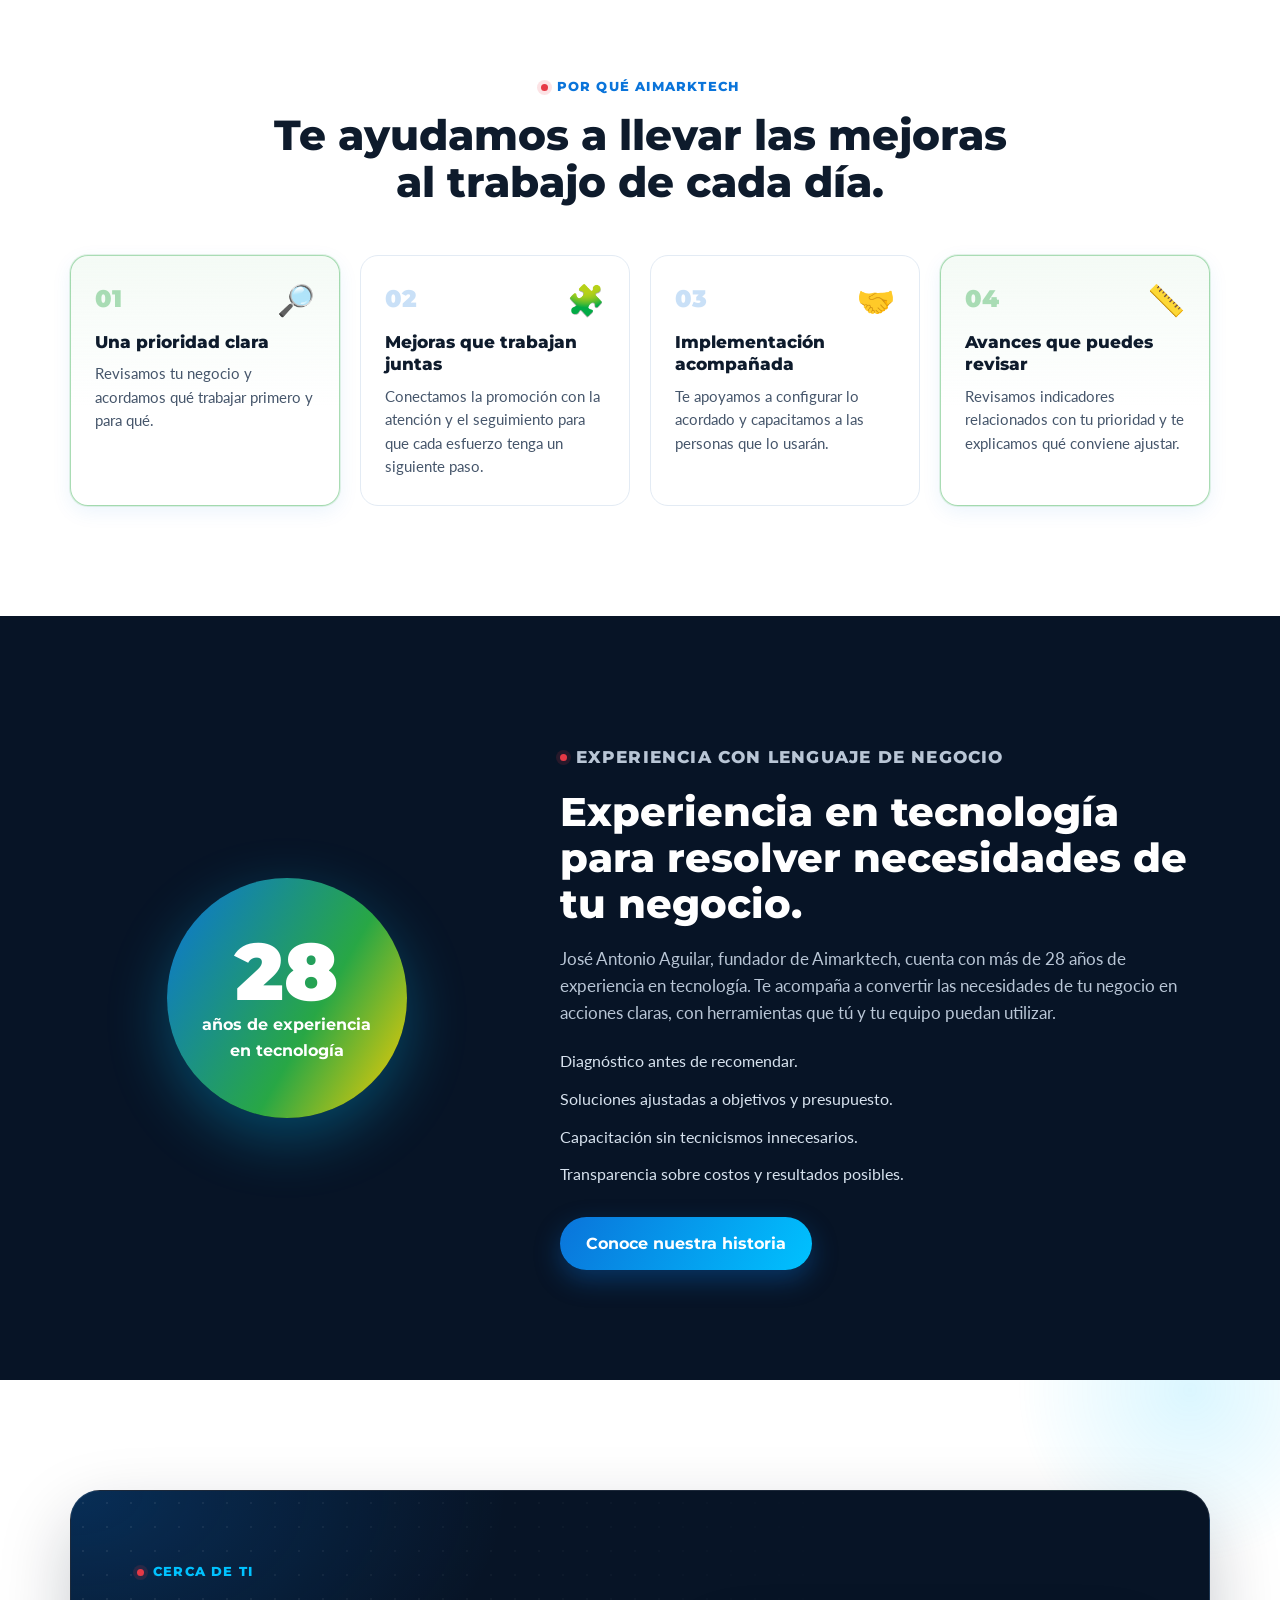
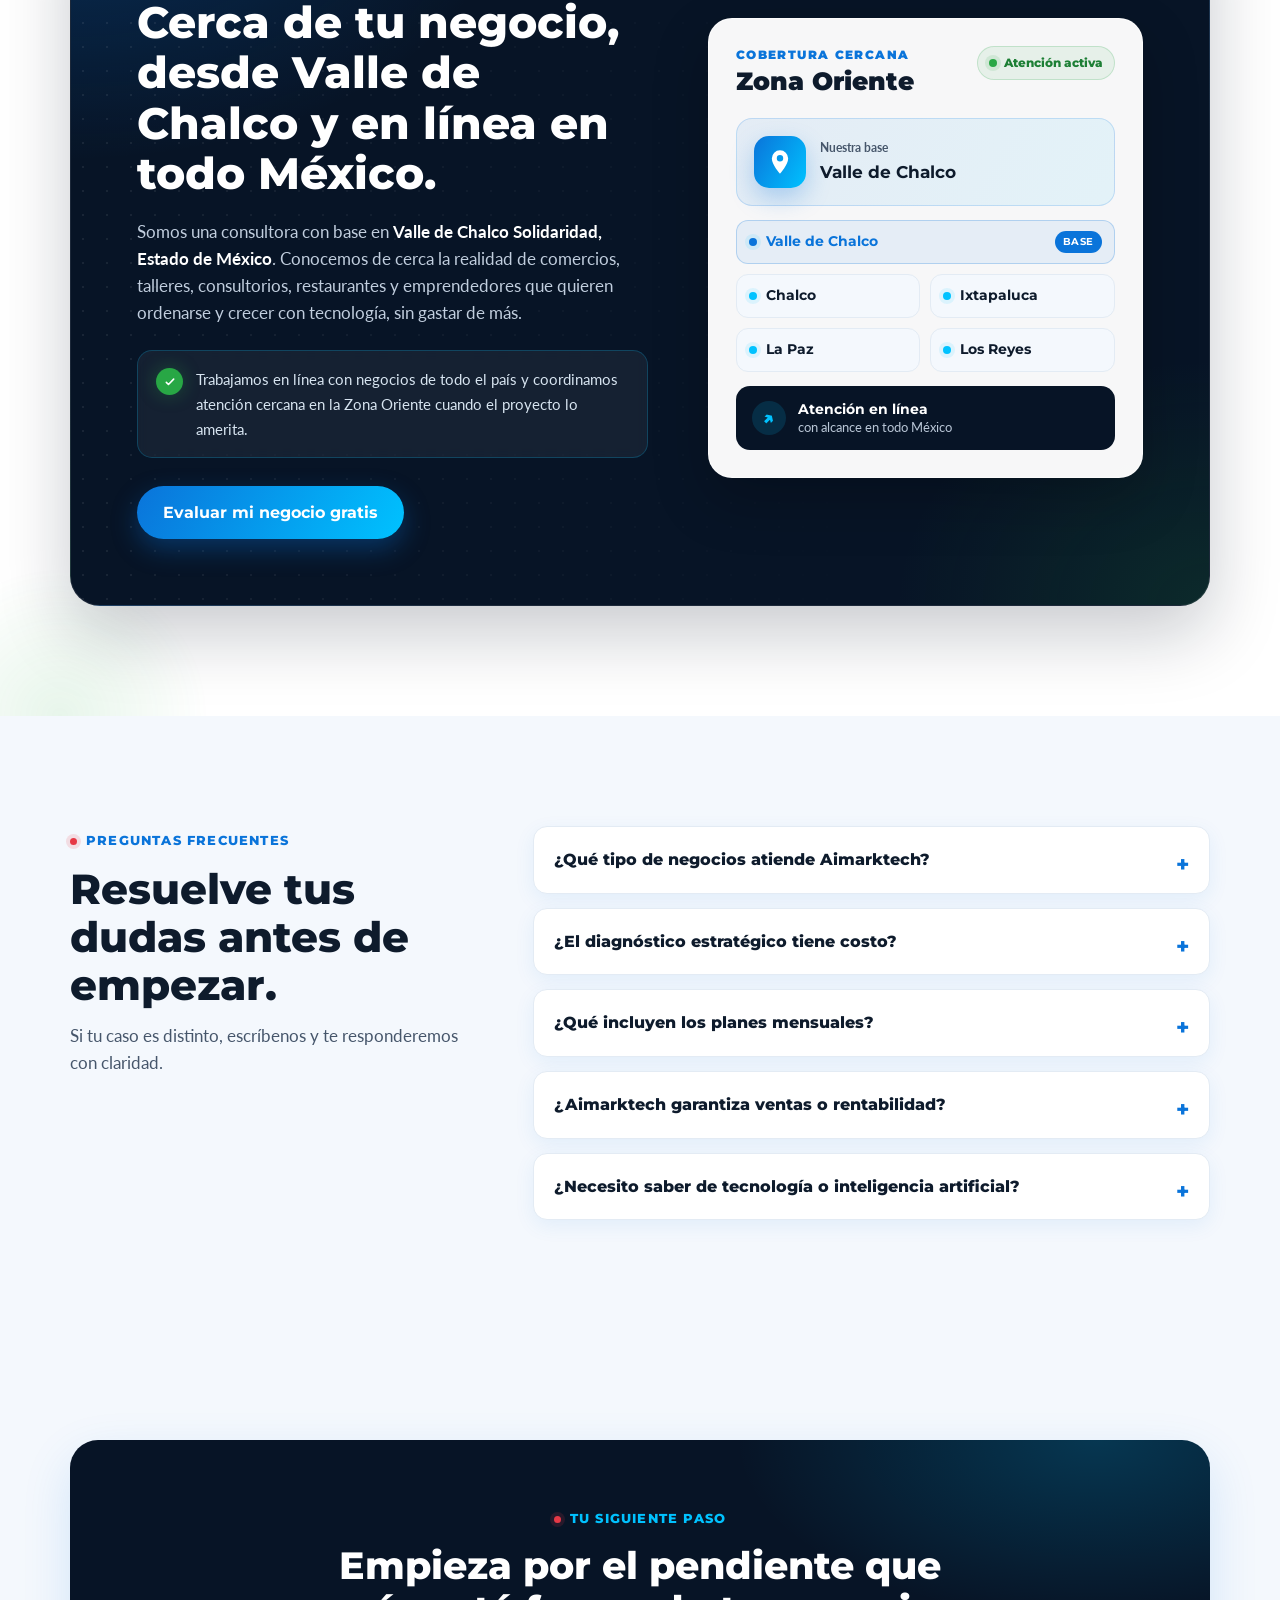
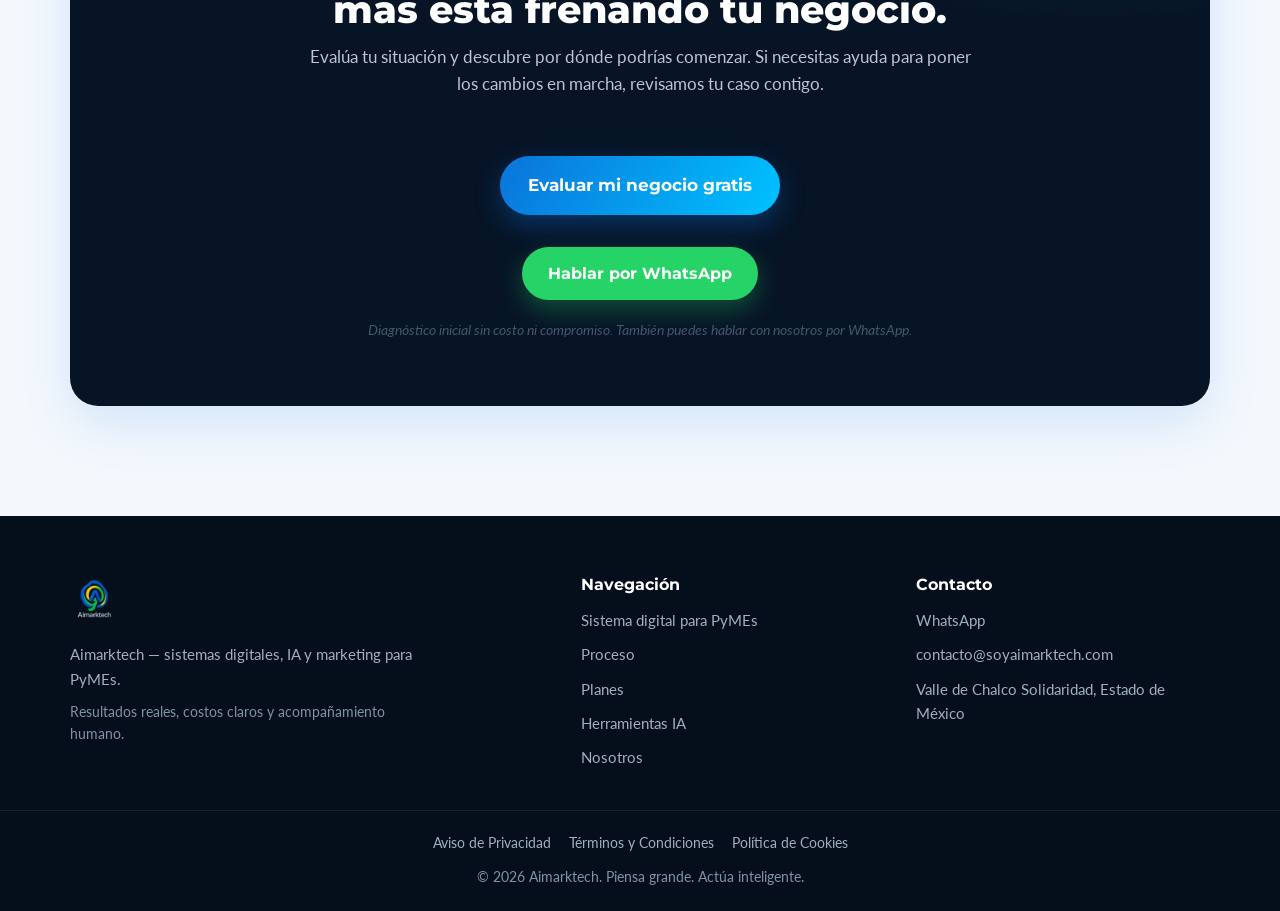
==== commit 518100df: "feat: enfocar mensajes en clientes y menos carga para el negocio" ====
--- a/index.html
+++ b/index.html
@@ -3,16 +3,16 @@
 <head>
   <meta charset="UTF-8" />
   <meta name="viewport" content="width=device-width, initial-scale=1.0" />
-  <title>IA y sistemas digitales para PyMEs en México | Aimarktech</title>
-  <meta name="description" content="Ayudamos a PyMEs mexicanas a ordenar operación, marketing y ventas con IA aplicada, automatización y acompañamiento. Diagnóstico gratuito." />
+  <title>Más clientes y menos pendientes en tu negocio | Aimarktech</title>
+  <meta name="description" content="Te ayudamos a atraer clientes, dar seguimiento a tus consultas y simplificar tareas con marketing e IA. Para pequeños negocios en México. Diagnóstico gratis." />
   <meta name="theme-color" content="#0A74DA" />
   <meta name="author" content="Aimarktech" />
   <meta name="robots" content="index, follow" />
   <link rel="canonical" href="https://soyaimarktech.com/" />
 
   <meta property="og:site_name" content="Aimarktech" />
-  <meta property="og:title" content="IA y sistemas digitales para PyMEs en México | Aimarktech" />
-  <meta property="og:description" content="Ordenamos tu operación, marketing y seguimiento comercial con tecnología e IA aplicada. Sin humo, con costos claros y acompañamiento." />
+  <meta property="og:title" content="Más clientes y menos pendientes en tu negocio | Aimarktech" />
+  <meta property="og:description" content="Consigue más clientes sin tener que hacerlo todo tú. Promoción, seguimiento y tareas más simples para comercios y pequeños negocios de servicios." />
   <meta property="og:type" content="website" />
   <meta property="og:url" content="https://soyaimarktech.com/" />
   <meta property="og:locale" content="es_MX" />
@@ -20,8 +20,8 @@
   <meta property="og:image:alt" content="Aimarktech, sistemas digitales e inteligencia artificial para PyMEs" />
 
   <meta name="twitter:card" content="summary_large_image" />
-  <meta name="twitter:title" content="IA y sistemas digitales para PyMEs | Aimarktech" />
-  <meta name="twitter:description" content="Tecnología, IA y marketing para que tu PyME opere y venda con más orden." />
+  <meta name="twitter:title" content="Más clientes y menos pendientes | Aimarktech" />
+  <meta name="twitter:description" content="Te ayudamos a promocionar tu negocio, dar seguimiento a tus clientes y simplificar tareas con tecnología e IA." />
   <meta name="twitter:image" content="https://soyaimarktech.com/assets/logo.png" />
 
   <link rel="icon" type="image/png" href="assets/logo.png" />
@@ -49,7 +49,7 @@
         "@type": "ProfessionalService",
         "@id": "https://soyaimarktech.com/#business",
         "name": "Aimarktech",
-        "description": "Consultoría e implementación de sistemas digitales, inteligencia artificial y marketing para PyMEs mexicanas.",
+        "description": "Marketing, seguimiento de clientes y organización de tareas con tecnología e inteligencia artificial para comercios y pequeños negocios de servicios en México.",
         "url": "https://soyaimarktech.com/",
         "logo": "https://soyaimarktech.com/assets/logo.png",
         "image": "https://soyaimarktech.com/assets/logo.png",
@@ -103,12 +103,12 @@
           {
             "@type": "Question",
             "name": "¿Qué tipo de negocios atiende Aimarktech?",
-            "acceptedAnswer": { "@type": "Answer", "text": "Trabajamos principalmente con pequeñas empresas y PyMEs mexicanas que necesitan ordenar su operación, marketing, seguimiento comercial o uso de tecnología. Atendemos desde Valle de Chalco Solidaridad a negocios de todo México." }
+            "acceptedAnswer": { "@type": "Answer", "text": "Trabajamos principalmente con comercios y pequeños negocios de servicios que quieren atraer clientes, dar seguimiento a sus consultas y simplificar tareas. Atendemos desde Valle de Chalco Solidaridad a negocios de todo México." }
           },
           {
             "@type": "Question",
             "name": "¿El diagnóstico estratégico tiene costo?",
-            "acceptedAnswer": { "@type": "Answer", "text": "No. El diagnóstico inicial con IA es gratuito y entrega hallazgos orientativos. Después puedes solicitar una sesión para revisar prioridades y decidir si necesitas implementación." }
+            "acceptedAnswer": { "@type": "Answer", "text": "No. Es una evaluación inicial gratuita basada en tus respuestas, con posibles prioridades y un plan orientativo. Te pediremos correo o WhatsApp para entregártela. Después puedes solicitar una sesión para revisar qué conviene implementar." }
           },
           {
             "@type": "Question",
@@ -162,16 +162,16 @@
       <canvas class="hero-net" id="heroNet" aria-hidden="true"></canvas>
       <div class="container hero-inner">
         <div class="hero-content">
-          <p class="eyebrow">Sistemas digitales e IA para PyMEs · Valle de Chalco y todo México</p>
-          <h1 class="hero-title">Implementamos IA y sistemas digitales para que tu PyME <span class="grad-text">venda con más orden y dependa menos del dueño.</span></h1>
-          <p class="hero-sub">Primero diagnosticamos tu operación, marketing y seguimiento comercial. Después proponemos e implementamos mejoras concretas, medimos avances y te acompañamos sin venderte soluciones mágicas.</p>
+          <p class="eyebrow">Para comercios y pequeños negocios de servicios</p>
+          <h1 class="hero-title">Consigue más clientes <span class="grad-text">sin tener que hacerlo todo tú.</span></h1>
+          <p class="hero-sub">¿Se te va el día entre atender, publicar y responder mensajes? Te ayudamos a promocionar tu negocio, dar seguimiento a quienes te escriben y simplificar las tareas de cada día. Implementamos herramientas e inteligencia artificial contigo, paso a paso y según tu presupuesto.</p>
           <div class="hero-actions">
-            <a href="herramientas#diagnostico" class="btn btn-primary">Hacer mi diagnóstico gratuito</a>
+            <a href="herramientas#diagnostico" class="btn btn-primary">Evaluar mi negocio gratis</a>
             <a id="waHero" href="#" class="btn btn-whatsapp" target="_blank" rel="noopener">Hablar por WhatsApp</a>
           </div>
           <ul class="hero-trust">
-            <li><strong>+28</strong> años en tecnología</li>
-            <li><strong>4 áreas</strong> integradas en un sistema</li>
+            <li><strong>+28 años</strong> de experiencia del fundador</li>
+            <li><strong>Paso a paso</strong> implementamos contigo</li>
             <li><strong>Valle de Chalco</strong> con alcance en todo México</li>
           </ul>
         </div>
@@ -186,14 +186,14 @@
 
     <div class="marquee" aria-hidden="true">
       <div class="marquee-track">
-        <span>Diagnóstico integral antes de implementar</span>
-        <span>IA útil, no tecnología por moda</span>
-        <span>Procesos claros y avances medibles</span>
-        <span>Acompañamiento humano y costos honestos</span>
-        <span>Diagnóstico integral antes de implementar</span>
-        <span>IA útil, no tecnología por moda</span>
-        <span>Procesos claros y avances medibles</span>
-        <span>Acompañamiento humano y costos honestos</span>
+        <span>Una prioridad clara para empezar</span>
+        <span>IA para simplificar tareas</span>
+        <span>Seguimiento para tus clientes</span>
+        <span>Acompañamiento y costos claros</span>
+        <span>Una prioridad clara para empezar</span>
+        <span>IA para simplificar tareas</span>
+        <span>Seguimiento para tus clientes</span>
+        <span>Acompañamiento y costos claros</span>
       </div>
     </div>
 
@@ -202,17 +202,17 @@
         <div class="diag-band-box">
           <div class="diag-band-text">
             <p class="eyebrow">Punto de partida gratuito</p>
-            <h2>Identifica qué necesita atención antes de invertir</h2>
+            <h2>Descubre qué puedes mejorar primero en tu negocio.</h2>
             <ul class="diag-band-list">
               <li>Evaluación de 6 áreas de tu negocio</li>
-              <li>Hallazgos y oportunidades según tus respuestas</li>
-              <li>Primer plan de acción de 30 días</li>
-              <li>Resultado inmediato y descargable</li>
+              <li>Posibles obstáculos según tus respuestas</li>
+              <li>Plan orientativo para los próximos 30 días</li>
+              <li>Resultado descargable al completar la evaluación</li>
             </ul>
-            <a href="herramientas#diagnostico" class="btn btn-primary btn-lg">Comenzar diagnóstico</a>
+            <a href="herramientas#diagnostico" class="btn btn-primary btn-lg">Evaluar mi negocio gratis</a>
           </div>
           <div class="diag-band-art" aria-hidden="true">
-            <div class="diag-band-ring"><span class="ring-emoji">🧭</span><span class="ring-label">2 min · sin costo</span></div>
+            <div class="diag-band-ring"><span class="ring-emoji">🧭</span><span class="ring-label">Gratis · sin compromiso</span></div>
           </div>
         </div>
       </div>
@@ -221,15 +221,15 @@
     <section class="section problema">
       <div class="container">
         <div class="section-head">
-          <p class="eyebrow">El problema no es trabajar más</p>
-          <h2>Tu negocio necesita un sistema, no otra herramienta aislada.</h2>
-          <p class="section-lead">Estas señales suelen indicar que la operación, la tecnología y el marketing no están trabajando juntos.</p>
+          <p class="eyebrow">Cuando el día no te alcanza</p>
+          <h2>¿Te faltan clientes y te sobran pendientes?</h2>
+          <p class="section-lead">Cuando llevas varias cosas a la vez, es fácil que una consulta, una tarea o una oportunidad se quede sin atender.</p>
         </div>
         <div class="pain-grid">
-          <article class="pain-card"><span class="pain-icon">⏱️</span><h3>Todo pasa por ti</h3><p>Las decisiones, el seguimiento y las tareas se detienen cuando no estás disponible.</p></article>
-          <article class="pain-card"><span class="pain-icon">📣</span><h3>Marketing sin sistema</h3><p>Publicas o inviertes, pero no tienes un proceso claro para convertir interés en seguimiento comercial.</p></article>
-          <article class="pain-card"><span class="pain-icon">🧩</span><h3>Herramientas desconectadas</h3><p>Usas WhatsApp, hojas de cálculo y aplicaciones que no comparten información ni reducen trabajo.</p></article>
-          <article class="pain-card"><span class="pain-icon">📊</span><h3>Poca visibilidad</h3><p>No cuentas con indicadores sencillos para saber qué está funcionando y qué conviene ajustar.</p></article>
+          <article class="pain-card"><span class="pain-icon">⏱️</span><h3>Todo termina pasando por ti</h3><p>Atiendes, resuelves dudas y organizas el trabajo. Si te ocupas de otra cosa, algunos pendientes se detienen.</p></article>
+          <article class="pain-card"><span class="pain-icon">📣</span><h3>Publicas, pero llegan pocas consultas</h3><p>Dedicas tiempo a tus redes y no tienes claro si estás llegando a las personas que podrían comprarte.</p></article>
+          <article class="pain-card"><span class="pain-icon">🧩</span><h3>El seguimiento se queda para después</h3><p>Entre mensajes, llamadas y cotizaciones, cuesta recordar con quién volver a hablar y qué le ofreciste.</p></article>
+          <article class="pain-card"><span class="pain-icon">📊</span><h3>Inviertes sin saber qué funciona</h3><p>Te cuesta identificar de dónde llegan tus clientes y qué esfuerzo conviene mantener o ajustar.</p></article>
         </div>
       </div>
     </section>
@@ -237,20 +237,20 @@
     <section class="section filosofia" id="solucion">
       <div class="container filosofia-inner">
         <div class="filosofia-text">
-          <p class="eyebrow">Servicio principal de Aimarktech</p>
-          <h2>Un sistema digital construido alrededor de la realidad de tu PyME.</h2>
-          <p>Integramos procesos, marketing, seguimiento comercial, tecnología e inteligencia artificial en un plan ejecutable, con prioridades, costos y avances claramente definidos.</p>
-          <blockquote class="quote">No vendemos sueños vacíos ni tecnología por moda. Te decimos qué conviene hacer, qué puede esperar y qué costos adicionales existen.</blockquote>
+          <p class="eyebrow">Cómo te ayudamos</p>
+          <h2>Te ayudamos a atraer, atender y dar seguimiento a tus clientes.</h2>
+          <p>Organizamos contigo el camino desde que alguien conoce tu negocio hasta que recibe atención y seguimiento. También simplificamos las tareas que te quitan tiempo para vender y atender.</p>
+          <blockquote class="quote">Empezamos por la mejora que tenga más sentido para tu negocio y tu presupuesto. Acordamos qué haremos, cuánto cuesta y cómo revisaremos el avance.</blockquote>
           <div class="solution-actions">
-            <a href="sistema-digital-pymes" class="btn btn-primary solution-primary">Ver el sistema digital para PyMEs <span aria-hidden="true">→</span></a>
-            <a href="herramientas#diagnostico" class="btn btn-ghost">Hacer mi diagnóstico gratuito</a>
+            <a href="sistema-digital-pymes" class="btn btn-primary solution-primary">Ver cómo podemos ayudarte <span aria-hidden="true">→</span></a>
+            <a href="herramientas#diagnostico" class="btn btn-ghost">Evaluar mi negocio gratis</a>
           </div>
           <p class="solution-note">Planes desde $2,500 MXN al mes · Herramientas y pauta se cotizan por separado.</p>
         </div>
         <div class="filosofia-pillars">
-          <div class="pill-step"><span>01</span><div><h3>Orden operativo</h3><p>Procesos y responsables claros para reducir improvisación y dependencia.</p></div></div>
-          <div class="pill-step"><span>02</span><div><h3>Seguimiento comercial</h3><p>Un camino visible desde el primer contacto hasta la atención y medición.</p></div></div>
-          <div class="pill-step"><span>03</span><div><h3>IA y automatización útil</h3><p>Aplicaciones prácticas para ahorrar tiempo y mejorar la consistencia.</p></div></div>
+          <div class="pill-step"><span>01</span><div><h3>Que más personas entiendan por qué elegirte</h3><p>Trabajamos tu mensaje y las acciones para dar a conocer tu negocio al público que buscas.</p></div></div>
+          <div class="pill-step"><span>02</span><div><h3>Que sepas a quién responder y cuándo</h3><p>Organizamos contactos, cotizaciones y próximos pasos para que el seguimiento deje de depender de la memoria.</p></div></div>
+          <div class="pill-step"><span>03</span><div><h3>Que lo repetitivo te ocupe menos</h3><p>Definimos procesos y aplicamos herramientas o IA donde puedan ayudarte a ahorrar trabajo.</p></div></div>
         </div>
       </div>
     </section>
@@ -259,14 +259,14 @@
       <div class="container">
         <div class="section-head center">
           <p class="eyebrow">Cómo trabajamos</p>
-          <h2>Del diagnóstico a la mejora continua en cuatro pasos.</h2>
-          <p class="section-lead">Sabes qué se revisa, qué se propone y cómo evaluaremos el avance.</p>
+          <h2>De saber qué te está frenando a poner mejoras en marcha.</h2>
+          <p class="section-lead">En cada paso sabrás qué estamos haciendo y qué sigue para tu negocio.</p>
         </div>
         <div class="process-grid">
-          <article class="process-card"><span class="process-num">1</span><h3>Diagnóstico</h3><p>Revisamos objetivos, operación, ventas, marketing, tecnología y los principales cuellos de botella.</p></article>
-          <article class="process-card"><span class="process-num">2</span><h3>Prioridades y propuesta</h3><p>Definimos acciones por impacto, esfuerzo y presupuesto; también aclaramos costos de terceros.</p></article>
-          <article class="process-card"><span class="process-num">3</span><h3>Implementación</h3><p>Configuramos procesos, herramientas, automatizaciones y materiales acordados, con capacitación.</p></article>
-          <article class="process-card"><span class="process-num">4</span><h3>Medición y ajuste</h3><p>Revisamos indicadores, documentamos aprendizajes y ajustamos el siguiente ciclo de trabajo.</p></article>
+          <article class="process-card"><span class="process-num">1</span><h3>Entendemos tu situación</h3><p>Revisamos cómo llegan tus clientes, cómo los atiendes y qué tareas te consumen más tiempo.</p></article>
+          <article class="process-card"><span class="process-num">2</span><h3>Elegimos por dónde empezar</h3><p>Acordamos una prioridad, el trabajo que haremos, el costo y cómo revisaremos el avance.</p></article>
+          <article class="process-card"><span class="process-num">3</span><h3>Lo ponemos a funcionar</h3><p>Configuramos las herramientas y te enseñamos a utilizarlas en el trabajo diario.</p></article>
+          <article class="process-card"><span class="process-num">4</span><h3>Revisamos y ajustamos</h3><p>Observamos qué cambia y decidimos qué mantener, corregir o mejorar después.</p></article>
         </div>
       </div>
     </section>
@@ -275,15 +275,15 @@
       <div class="container">
         <div class="section-head center">
           <p class="eyebrow">Qué podemos implementar</p>
-          <h2>Una solución integrada, con alcance definido para tu negocio.</h2>
-          <p class="section-lead">No todos los proyectos requieren todo al mismo tiempo. El diagnóstico ayuda a elegir lo prioritario.</p>
+          <h2>Mejoras concretas para lo que hoy te está quitando ventas o tiempo.</h2>
+          <p class="section-lead">Elegimos contigo las mejoras que necesitas y definimos su alcance antes de empezar.</p>
         </div>
         <div class="serv-grid">
-          <article class="serv-card"><span class="serv-icon">⚙️</span><h3>Procesos y organización</h3><p>Mapeo de tareas, responsables, documentación y mejoras para reducir retrabajo.</p></article>
-          <article class="serv-card"><span class="serv-icon">📈</span><h3>Marketing y seguimiento</h3><p>Mensajes, canales, contenidos y seguimiento de prospectos conectados a objetivos medibles.</p></article>
-          <article class="serv-card"><span class="serv-icon">🤖</span><h3>IA y automatización</h3><p>Asistentes, generación de contenido, flujos y automatizaciones seleccionados por utilidad.</p></article>
-        </div>
-        <div class="center-action"><a href="sistema-digital-pymes" class="btn btn-ghost">Ver alcance y entregables</a></div>
+          <article class="serv-card"><span class="serv-icon">⚙️</span><h3>Tareas más fáciles de delegar</h3><p>Pasos y responsables claros para que el trabajo no dependa de que tú recuerdes cada detalle.</p></article>
+          <article class="serv-card"><span class="serv-icon">📈</span><h3>Promoción y clientes con seguimiento</h3><p>Mensajes para explicar tu oferta y un registro de consultas, cotizaciones y siguientes pasos.</p></article>
+          <article class="serv-card"><span class="serv-icon">🤖</span><h3>IA y automatización</h3><p>Herramientas para simplificar tareas repetitivas, preparar contenido y reducir trabajo manual.</p></article>
+        </div>
+        <div class="center-action"><a href="sistema-digital-pymes" class="btn btn-ghost">Conocer las opciones de implementación</a></div>
       </div>
     </section>
 
@@ -291,31 +291,31 @@
       <div class="container">
         <div class="section-head center">
           <p class="eyebrow">Precios orientativos 2026</p>
-          <h2>Planes mensuales con costos de servicio claros.</h2>
-          <p class="section-lead">El alcance final se confirma después del diagnóstico para no cobrarte actividades que no necesitas.</p>
+          <h2>Empieza por una prioridad y conoce el costo antes de avanzar.</h2>
+          <p class="section-lead">Antes de empezar tendrás por escrito las actividades, los entregables y el acompañamiento incluidos en tu plan.</p>
         </div>
         <div class="pricing-grid">
           <article class="price-card">
             <p class="price-kicker">Esencial</p>
             <h3>$2,500 <span>MXN/mes</span></h3>
-            <p>Para ordenar una prioridad concreta y avanzar con una base clara.</p>
+            <p>Para trabajar una prioridad concreta con revisión mensual.</p>
             <ul><li>Diagnóstico y prioridades</li><li>Plan mensual de trabajo</li><li>Implementación de alcance esencial</li><li>Revisión mensual de avances</li></ul>
-            <a href="herramientas#diagnostico" class="btn btn-ghost btn-block">Evaluar mi negocio</a>
+            <a href="herramientas#diagnostico" class="btn btn-ghost btn-block">Evaluar mi negocio gratis</a>
           </article>
           <article class="price-card featured">
             <span class="price-badge">Recomendado</span>
             <p class="price-kicker">Crecimiento</p>
             <h3>$3,500 <span>MXN/mes</span></h3>
-            <p>Para conectar operación, marketing y tecnología con acompañamiento continuo.</p>
+            <p>Para conectar varias mejoras con seguimiento quincenal.</p>
             <ul><li>Todo lo incluido en Esencial</li><li>Implementación de mejoras prioritarias</li><li>Automatización o IA aplicada</li><li>Seguimiento quincenal</li></ul>
-            <a href="herramientas#diagnostico" class="btn btn-primary btn-block">Comenzar diagnóstico</a>
+            <a href="herramientas#diagnostico" class="btn btn-primary btn-block">Evaluar mi negocio gratis</a>
           </article>
           <article class="price-card">
             <p class="price-kicker">Expansión</p>
             <h3>$5,000 <span>MXN/mes</span></h3>
-            <p>Para negocios con varias áreas por coordinar y un ritmo mayor de implementación.</p>
+            <p>Para coordinar más trabajo con tu equipo y seguimiento semanal.</p>
             <ul><li>Todo lo incluido en Crecimiento</li><li>Mayor capacidad de implementación</li><li>Documentación y capacitación</li><li>Seguimiento semanal</li></ul>
-            <a href="herramientas#diagnostico" class="btn btn-ghost btn-block">Revisar necesidades</a>
+            <a href="herramientas#diagnostico" class="btn btn-ghost btn-block">Evaluar mi negocio gratis</a>
           </article>
         </div>
         <p class="pricing-note"><strong>Asterisco honesto:</strong> los precios corresponden a servicios de Aimarktech. Licencias, plataformas, dominios, producción externa y pauta publicitaria no están incluidos; se cotizan y pagan aparte según el alcance aprobado. No hay permanencia implícita: condiciones y entregables se documentan antes de iniciar.</p>
@@ -326,13 +326,13 @@
       <div class="container">
         <div class="section-head center">
           <p class="eyebrow">Herramientas gratuitas</p>
-          <h2>Prueba cómo aplicamos la IA a tareas concretas.</h2>
-          <p class="section-lead">Puedes evaluar tu negocio, generar una idea de contenido o reservar una conversación, sin registro inicial.</p>
+          <h2>Da un primer paso para mejorar tu negocio.</h2>
+          <p class="section-lead">Evalúa tu situación, prepara una publicación o agenda una conversación. Para recibir tu diagnóstico te pediremos correo o WhatsApp.</p>
         </div>
         <div class="showcase-grid">
-          <a class="showcase-card" href="herramientas#diagnostico"><span class="showcase-icon">🧭</span><h3>Diagnóstico estratégico</h3><p>Evalúa 6 áreas y recibe hallazgos, oportunidades y un primer plan de 30 días.</p></a>
-          <a class="showcase-card" href="herramientas#posts"><span class="showcase-icon">📝</span><h3>Generador de publicaciones</h3><p>Crea una propuesta de imagen, texto y etiquetas para una publicación de tu negocio.</p></a>
-          <a class="showcase-card" href="herramientas#agenda"><span class="showcase-icon">📅</span><h3>Agenda una sesión</h3><p>Selecciona un horario para revisar tu situación y aclarar los siguientes pasos.</p></a>
+          <a class="showcase-card" href="herramientas#diagnostico"><span class="showcase-icon">🧭</span><h3>Evalúa por dónde empezar</h3><p>Recibe una orientación inicial según tus respuestas y un plan sugerido para los próximos 30 días.</p></a>
+          <a class="showcase-card" href="herramientas#posts"><span class="showcase-icon">📝</span><h3>Prepara una publicación</h3><p>Convierte una promoción en una primera propuesta de imagen y texto para tus redes.</p></a>
+          <a class="showcase-card" href="herramientas#agenda"><span class="showcase-icon">📅</span><h3>Conversemos sobre tu caso</h3><p>Selecciona un horario para revisar tu situación y aclarar los siguientes pasos.</p></a>
         </div>
       </div>
     </section>
@@ -341,13 +341,13 @@
       <div class="container">
         <div class="section-head center">
           <p class="eyebrow">Por qué Aimarktech</p>
-          <h2>Honestidad, integración y acompañamiento.</h2>
+          <h2>Te ayudamos a llevar las mejoras al trabajo de cada día.</h2>
         </div>
         <div class="difference-grid">
-          <article class="ventaja-card is-key"><div class="ventaja-top"><span class="ventaja-num">01</span><span class="ventaja-ico">🔎</span></div><h3>Diagnóstico integral</h3><p>Revisamos el negocio completo antes de recomendar publicidad, software o automatizaciones.</p></article>
-          <article class="ventaja-card"><div class="ventaja-top"><span class="ventaja-num">02</span><span class="ventaja-ico">🧩</span></div><h3>Una visión conectada</h3><p>Integramos procesos, tecnología, IA, marketing y mentalidad empresarial en el mismo plan.</p></article>
-          <article class="ventaja-card"><div class="ventaja-top"><span class="ventaja-num">03</span><span class="ventaja-ico">🤝</span></div><h3>Acompañamiento real</h3><p>No entregamos un documento y desaparecemos: apoyamos la implementación y transferencia al equipo.</p></article>
-          <article class="ventaja-card is-key"><div class="ventaja-top"><span class="ventaja-num">04</span><span class="ventaja-ico">📏</span></div><h3>Resultados medibles, sin humo</h3><p>Acordamos indicadores posibles y hablamos con claridad sobre límites, dependencias y costos.</p></article>
+          <article class="ventaja-card is-key"><div class="ventaja-top"><span class="ventaja-num">01</span><span class="ventaja-ico">🔎</span></div><h3>Una prioridad clara</h3><p>Revisamos tu negocio y acordamos qué trabajar primero y para qué.</p></article>
+          <article class="ventaja-card"><div class="ventaja-top"><span class="ventaja-num">02</span><span class="ventaja-ico">🧩</span></div><h3>Mejoras que trabajan juntas</h3><p>Conectamos la promoción con la atención y el seguimiento para que cada esfuerzo tenga un siguiente paso.</p></article>
+          <article class="ventaja-card"><div class="ventaja-top"><span class="ventaja-num">03</span><span class="ventaja-ico">🤝</span></div><h3>Implementación acompañada</h3><p>Te apoyamos a configurar lo acordado y capacitamos a las personas que lo usarán.</p></article>
+          <article class="ventaja-card is-key"><div class="ventaja-top"><span class="ventaja-num">04</span><span class="ventaja-ico">📏</span></div><h3>Avances que puedes revisar</h3><p>Revisamos indicadores relacionados con tu prioridad y te explicamos qué conviene ajustar.</p></article>
         </div>
       </div>
     </section>
@@ -357,8 +357,8 @@
         <div class="porque-media" aria-hidden="true"><div class="porque-badge"><span class="porque-num">28</span><span class="porque-label">años de experiencia<br />en tecnología</span></div></div>
         <div class="porque-text">
           <p class="eyebrow">Experiencia con lenguaje de negocio</p>
-          <h2>Te acompañamos desde Valle de Chalco hacia todo México.</h2>
-          <p>José Antonio Aguilar, fundador de Aimarktech, combina más de 28 años de experiencia tecnológica con conocimiento práctico de operación empresarial. Nuestro trabajo es convertir posibilidades técnicas en decisiones comprensibles y acciones que tu equipo pueda sostener.</p>
+          <h2>Experiencia en tecnología para resolver necesidades de tu negocio.</h2>
+          <p>José Antonio Aguilar, fundador de Aimarktech, cuenta con más de 28 años de experiencia en tecnología. Te acompaña a convertir las necesidades de tu negocio en acciones claras, con herramientas que tú y tu equipo puedan utilizar.</p>
           <ul class="porque-list"><li>Diagnóstico antes de recomendar.</li><li>Soluciones ajustadas a objetivos y presupuesto.</li><li>Capacitación sin tecnicismos innecesarios.</li><li>Transparencia sobre costos y resultados posibles.</li></ul>
           <a href="nosotros" class="btn btn-primary">Conoce nuestra historia</a>
         </div>
@@ -372,13 +372,13 @@
         <div class="local-panel">
           <div class="local-copy">
             <p class="eyebrow light">Cerca de ti</p>
-            <h2>Con base en Valle de Chalco, acompañamos a PyMEs de la Zona Oriente y de todo México.</h2>
+            <h2>Cerca de tu negocio, desde Valle de Chalco y en línea en todo México.</h2>
             <p>Somos una consultora con base en <strong>Valle de Chalco Solidaridad, Estado de México</strong>. Conocemos de cerca la realidad de comercios, talleres, consultorios, restaurantes y emprendedores que quieren ordenarse y crecer con tecnología, sin gastar de más.</p>
             <div class="local-service-note">
               <span class="local-service-icon" aria-hidden="true"><svg viewBox="0 0 24 24" width="16" height="16" focusable="false"><path d="m6.5 12.5 3.2 3.2 7.8-8" fill="none" stroke="currentColor" stroke-width="2.4" stroke-linecap="round" stroke-linejoin="round"/></svg></span>
               <p>Trabajamos en línea con negocios de todo el país y coordinamos atención cercana en la Zona Oriente cuando el proyecto lo amerita.</p>
             </div>
-            <a href="herramientas#diagnostico" class="btn btn-primary">Hacer mi diagnóstico gratuito</a>
+            <a href="herramientas#diagnostico" class="btn btn-primary">Evaluar mi negocio gratis</a>
           </div>
 
           <div class="local-coverage" aria-label="Cobertura de Aimarktech en la Zona Oriente">
@@ -418,12 +418,12 @@
       <div class="container faq-layout">
         <div class="section-head">
           <p class="eyebrow">Preguntas frecuentes</p>
-          <h2>Lo que necesitas saber antes de comenzar.</h2>
+          <h2>Resuelve tus dudas antes de empezar.</h2>
           <p class="section-lead">Si tu caso es distinto, escríbenos y te responderemos con claridad.</p>
         </div>
         <div class="faq-list">
-          <details><summary>¿Qué tipo de negocios atiende Aimarktech?</summary><p>Trabajamos principalmente con pequeñas empresas y PyMEs mexicanas que necesitan ordenar su operación, marketing, seguimiento comercial o uso de tecnología. Atendemos desde Valle de Chalco Solidaridad a negocios de todo México.</p></details>
-          <details><summary>¿El diagnóstico estratégico tiene costo?</summary><p>No. El diagnóstico inicial con IA es gratuito y entrega hallazgos orientativos. Después puedes solicitar una sesión para revisar prioridades y decidir si necesitas implementación.</p></details>
+          <details><summary>¿Qué tipo de negocios atiende Aimarktech?</summary><p>Trabajamos principalmente con comercios y pequeños negocios de servicios que quieren atraer clientes, dar seguimiento a sus consultas y simplificar tareas. Atendemos desde Valle de Chalco Solidaridad a negocios de todo México.</p></details>
+          <details><summary>¿El diagnóstico estratégico tiene costo?</summary><p>No. Es una evaluación inicial gratuita basada en tus respuestas, con posibles prioridades y un plan orientativo. Te pediremos correo o WhatsApp para entregártela. Después puedes solicitar una sesión para revisar qué conviene implementar.</p></details>
           <details><summary>¿Qué incluyen los planes mensuales?</summary><p>Incluyen servicios de diagnóstico, planeación, implementación y acompañamiento según el nivel contratado. Las licencias de herramientas, servicios de terceros y pauta publicitaria se cotizan y pagan aparte.</p></details>
           <details><summary>¿Aimarktech garantiza ventas o rentabilidad?</summary><p>No prometemos resultados que dependen de múltiples factores. Definimos objetivos, acciones e indicadores para medir avances con transparencia y ajustar lo necesario.</p></details>
           <details><summary>¿Necesito saber de tecnología o inteligencia artificial?</summary><p>No. Traducimos la tecnología a pasos prácticos, capacitamos a las personas involucradas y recomendamos solo lo que tenga sentido para el negocio y su presupuesto.</p></details>
@@ -435,14 +435,14 @@
       <div class="container">
         <div class="cta-box">
           <div class="cta-head">
-            <p class="eyebrow light">Empieza con información, no con presión</p>
-            <h2>Descubre qué conviene ordenar primero en tu negocio.</h2>
-            <p class="cta-sub">Completa el diagnóstico gratuito y recibe un punto de partida. Después tú decides si avanzamos juntos.</p>
+            <p class="eyebrow light">Tu siguiente paso</p>
+            <h2>Empieza por el pendiente que más está frenando tu negocio.</h2>
+            <p class="cta-sub">Evalúa tu situación y descubre por dónde podrías comenzar. Si necesitas ayuda para poner los cambios en marcha, revisamos tu caso contigo.</p>
           </div>
           <div class="cta-final">
-            <div class="cta-final-actions"><a href="herramientas#diagnostico" class="btn btn-primary btn-lg">Hacer mi diagnóstico gratuito</a></div>
-            <a id="waCta" href="#" class="btn btn-whatsapp" target="_blank" rel="noopener">Resolver una duda por WhatsApp</a>
-            <p class="cta-note byaf">Sin compromiso ni promesas infladas. Respondemos personalmente.</p>
+            <div class="cta-final-actions"><a href="herramientas#diagnostico" class="btn btn-primary btn-lg">Evaluar mi negocio gratis</a></div>
+            <a id="waCta" href="#" class="btn btn-whatsapp" target="_blank" rel="noopener">Hablar por WhatsApp</a>
+            <p class="cta-note byaf">Diagnóstico inicial sin costo ni compromiso. También puedes hablar con nosotros por WhatsApp.</p>
           </div>
         </div>
       </div>
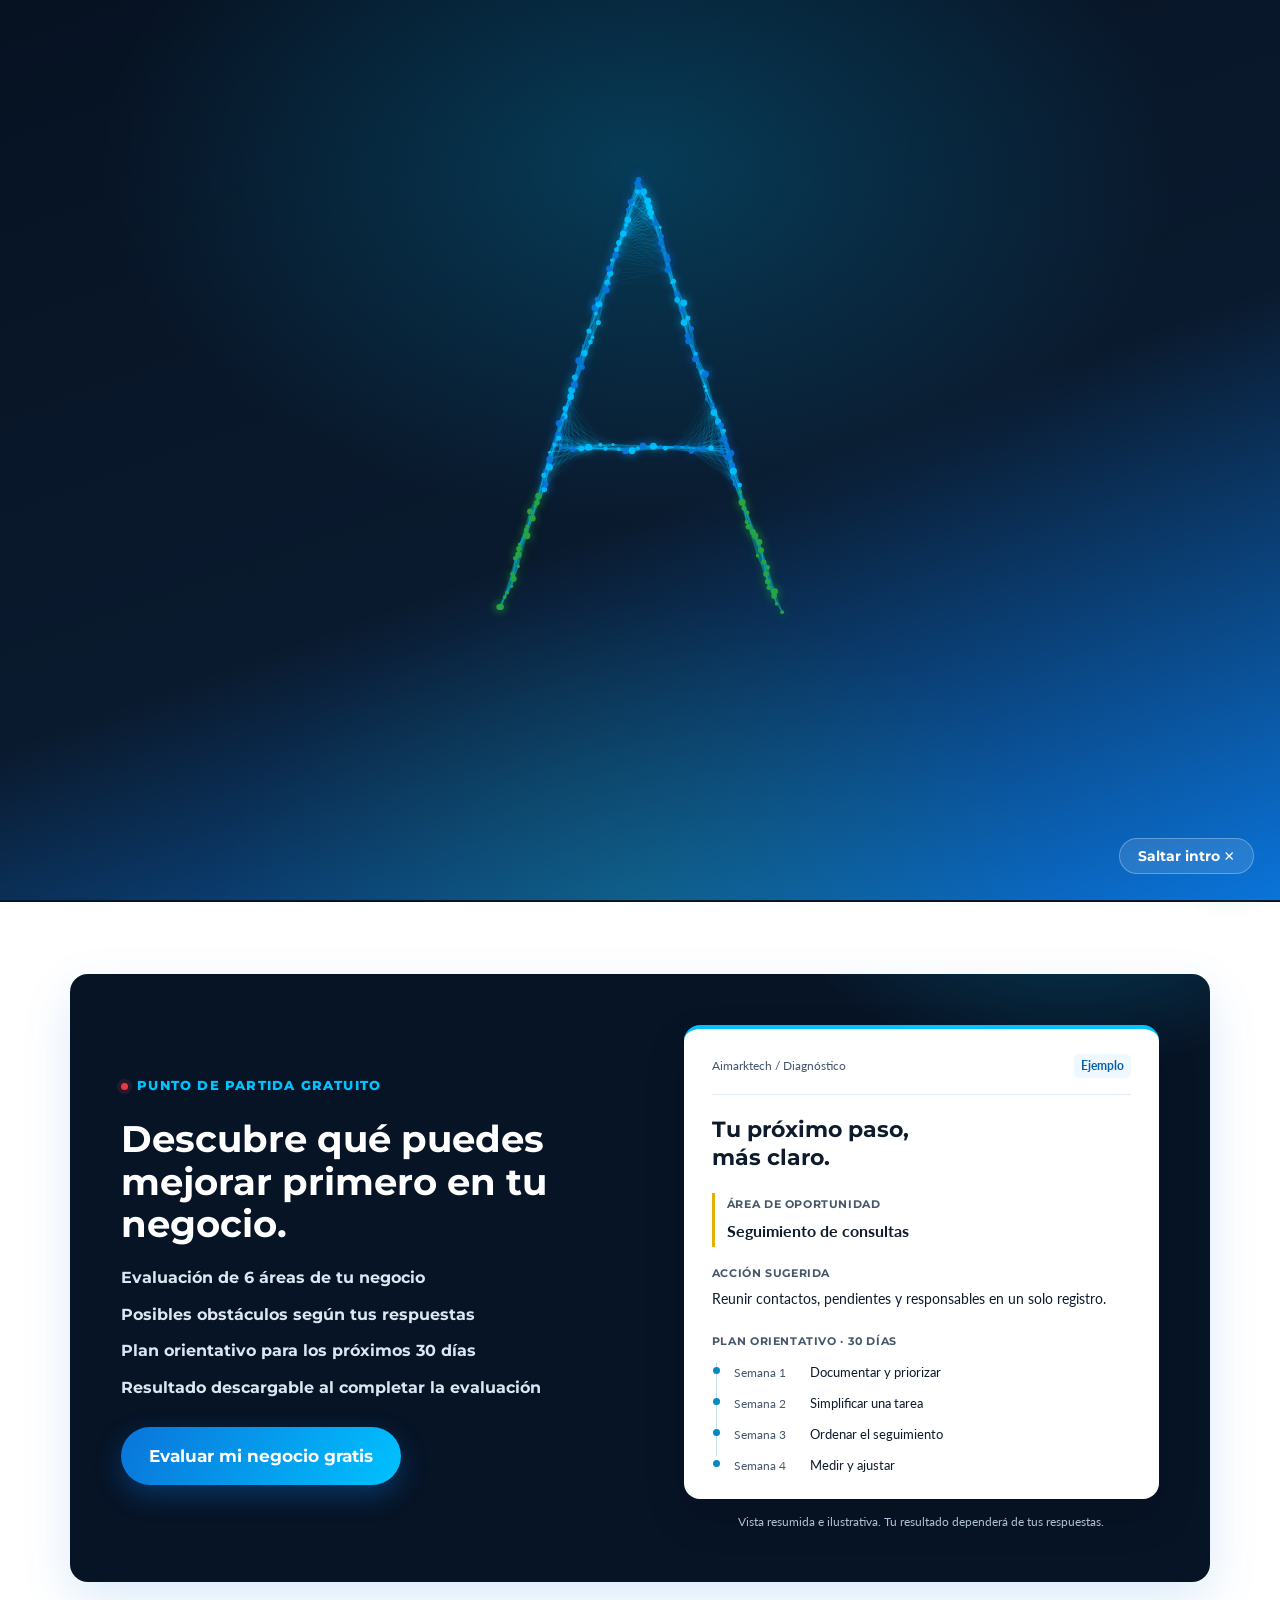
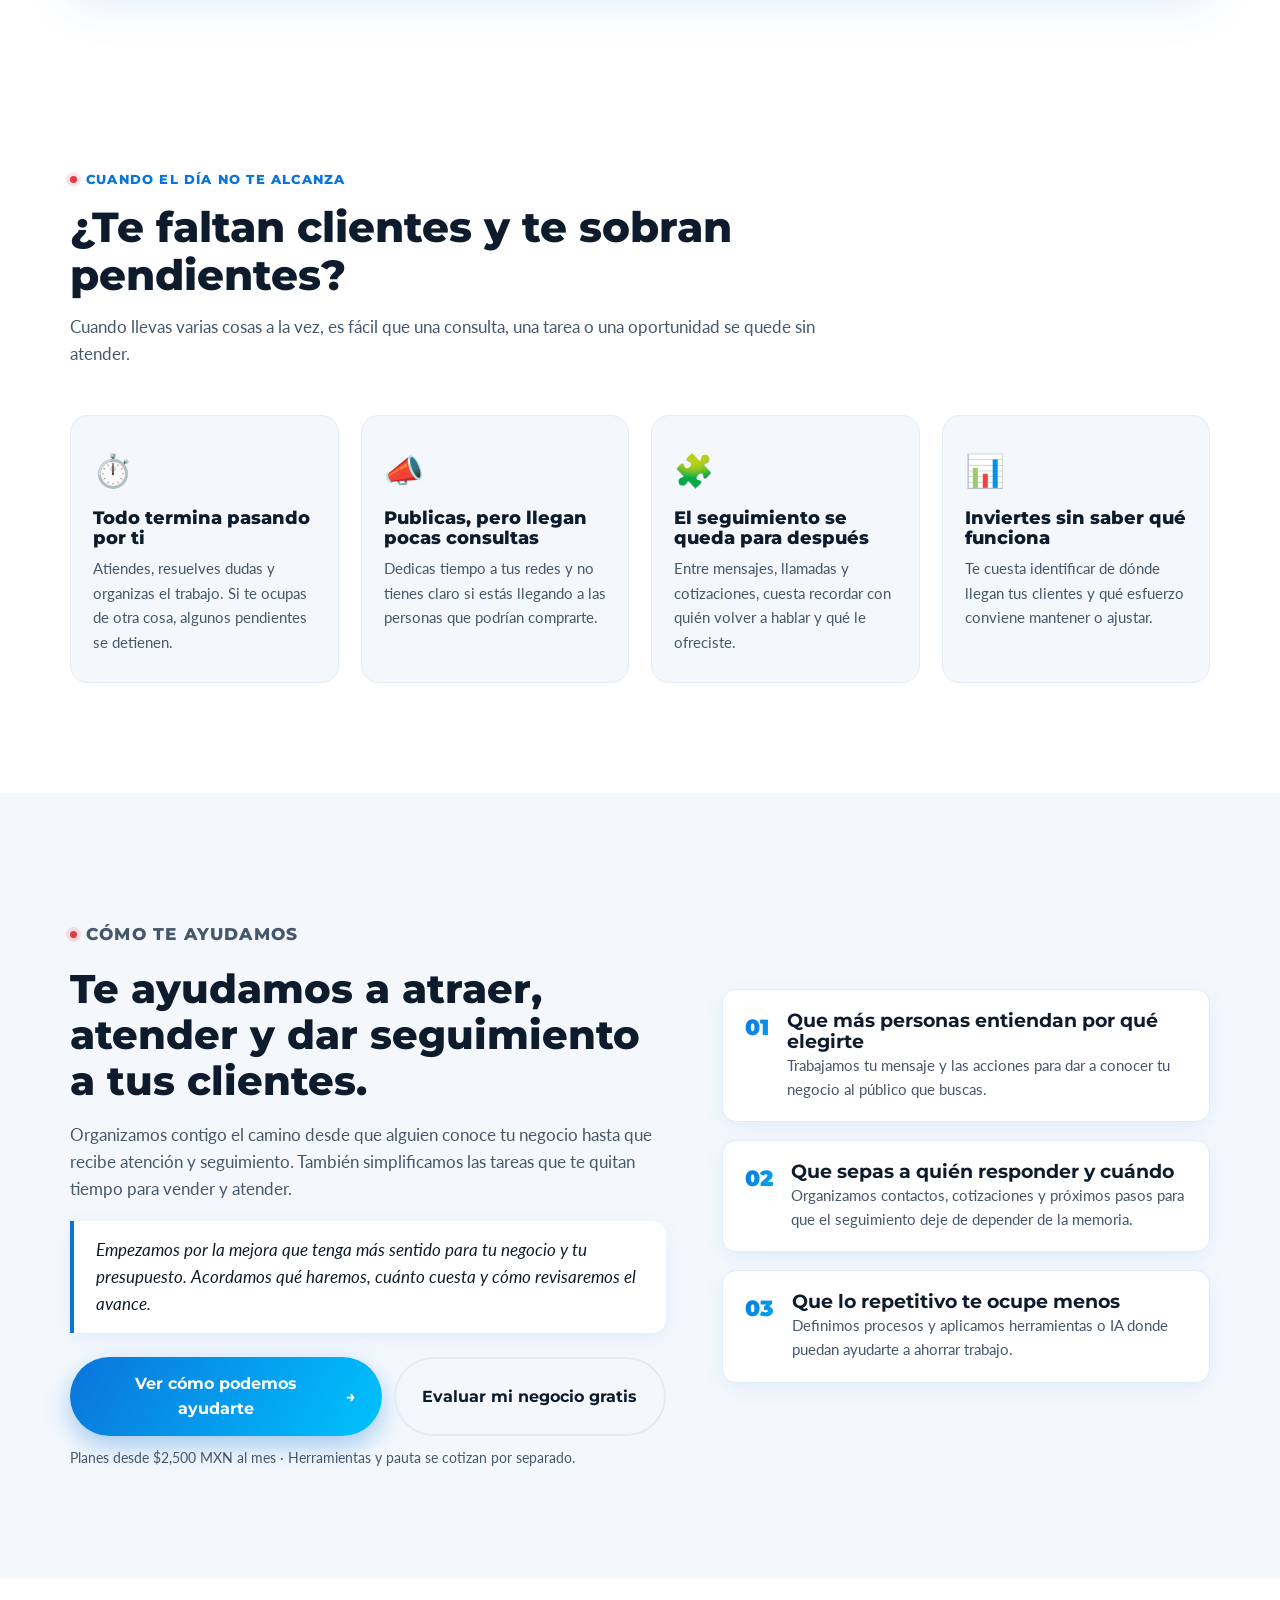
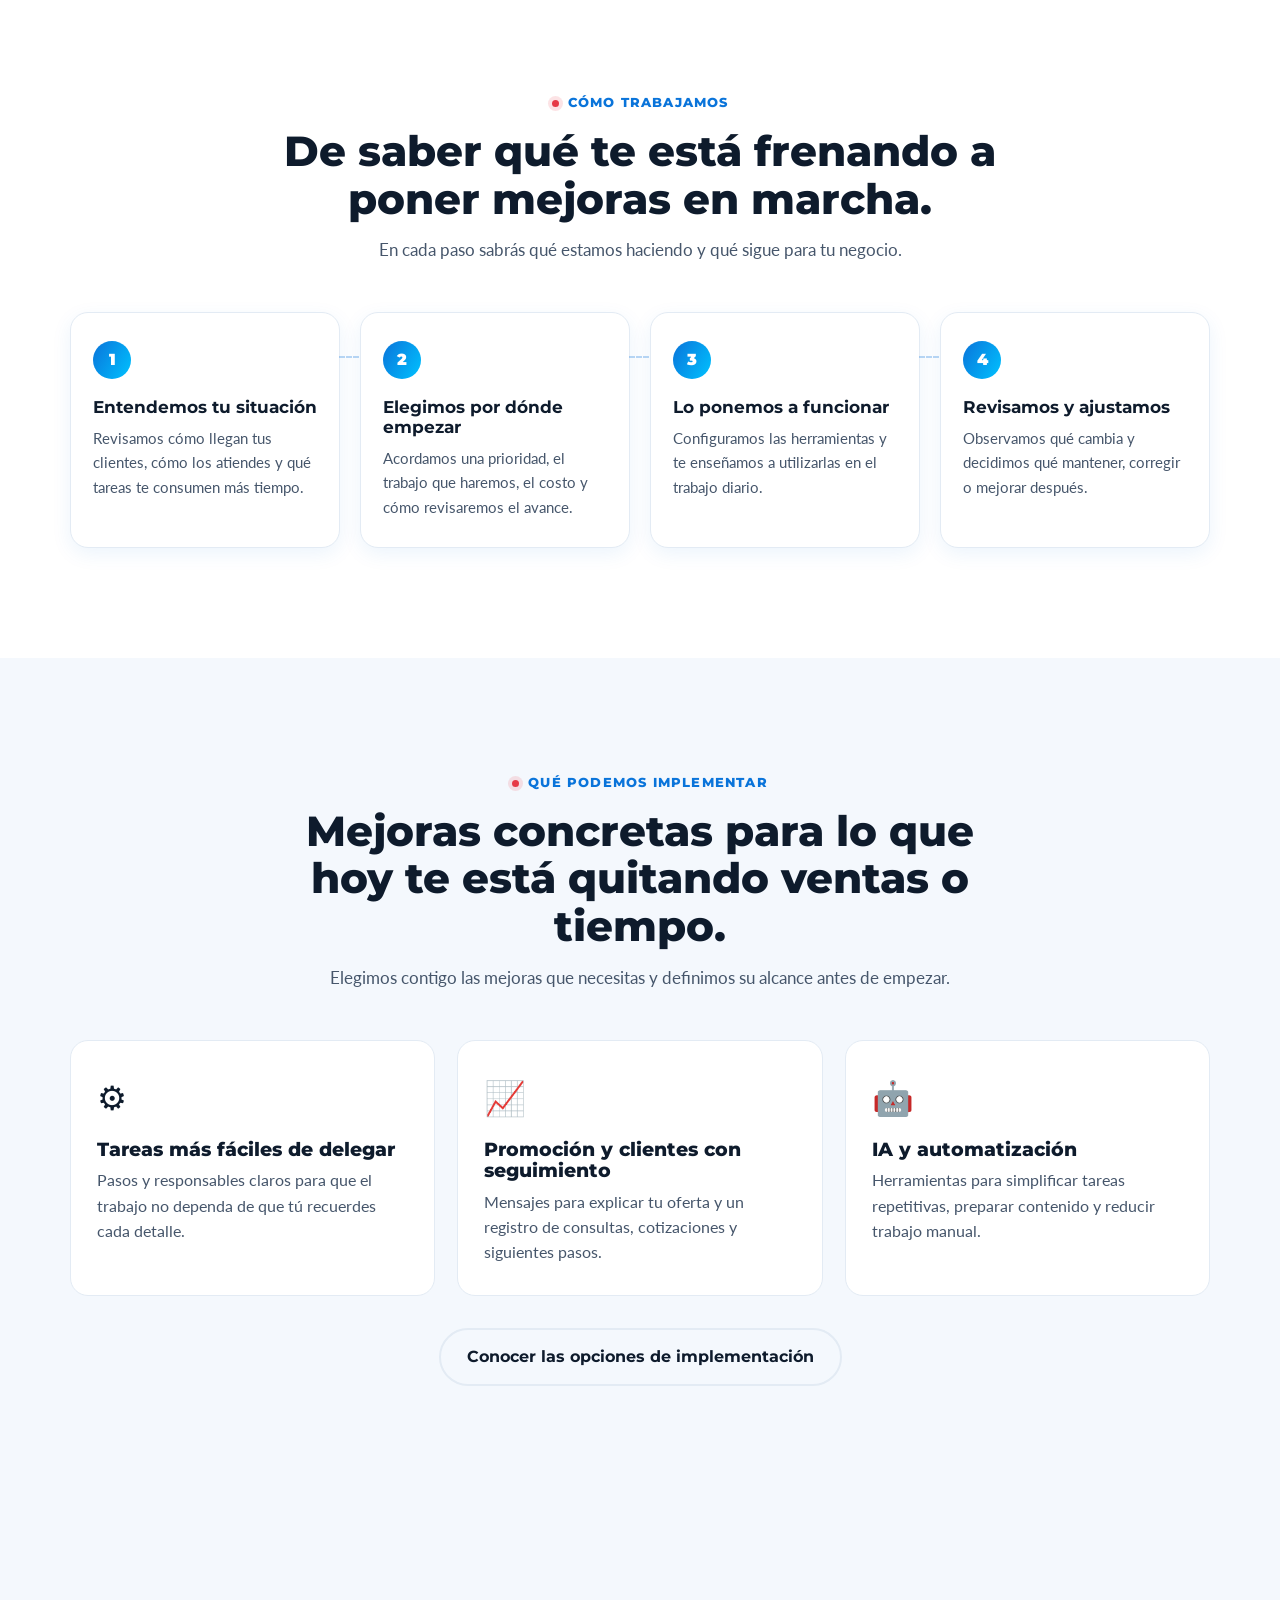
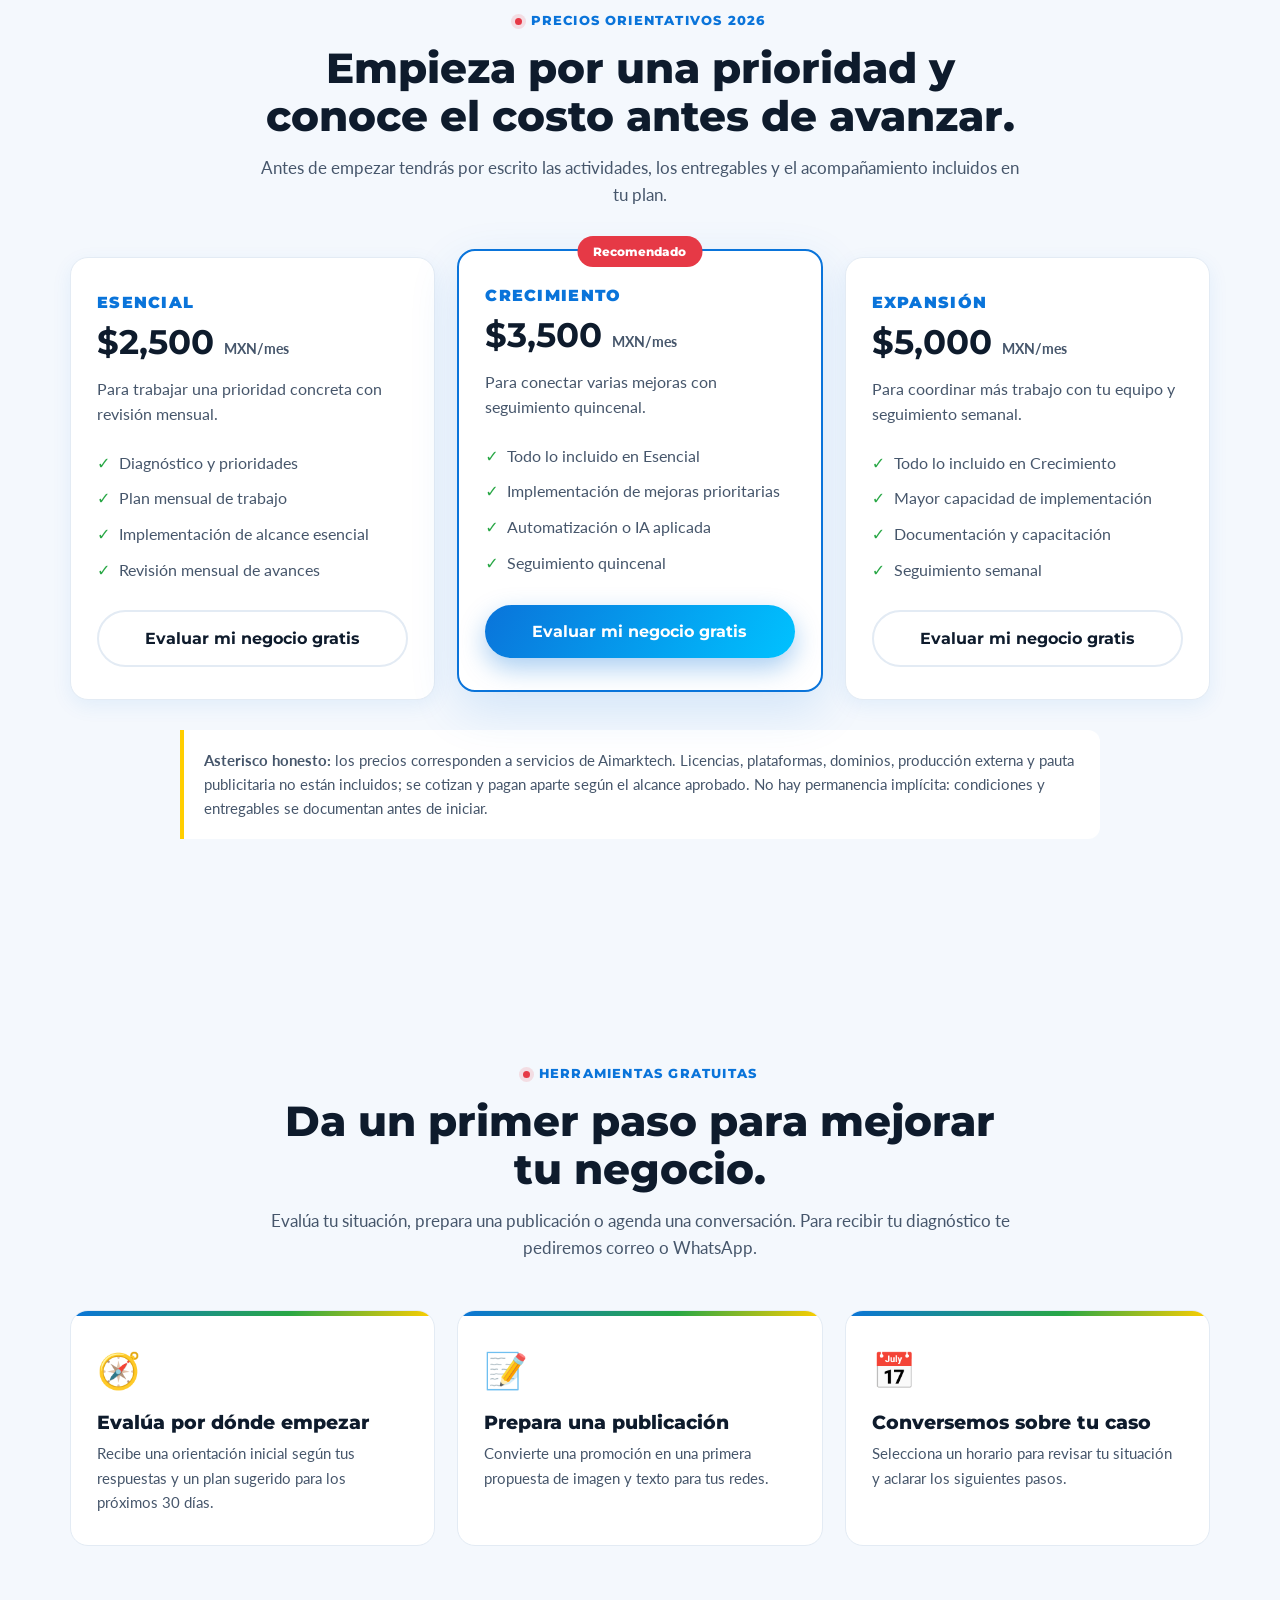
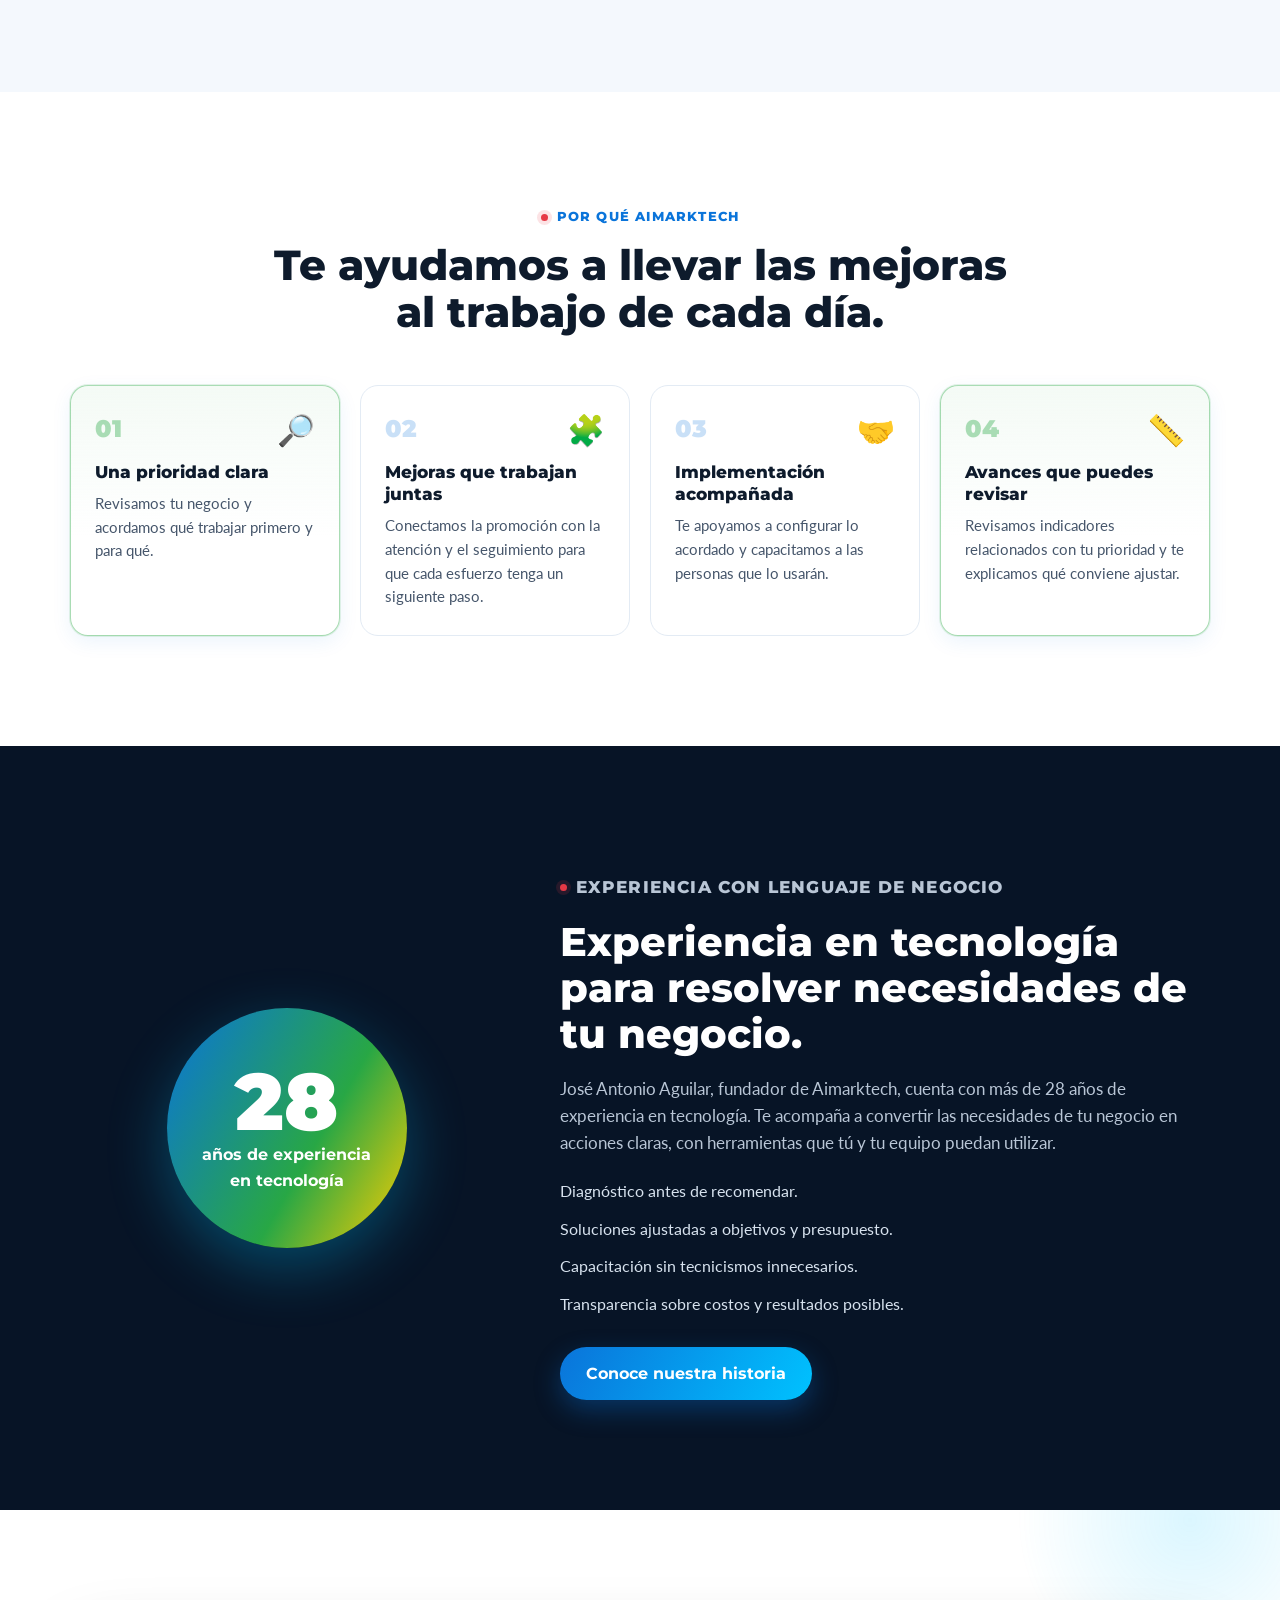
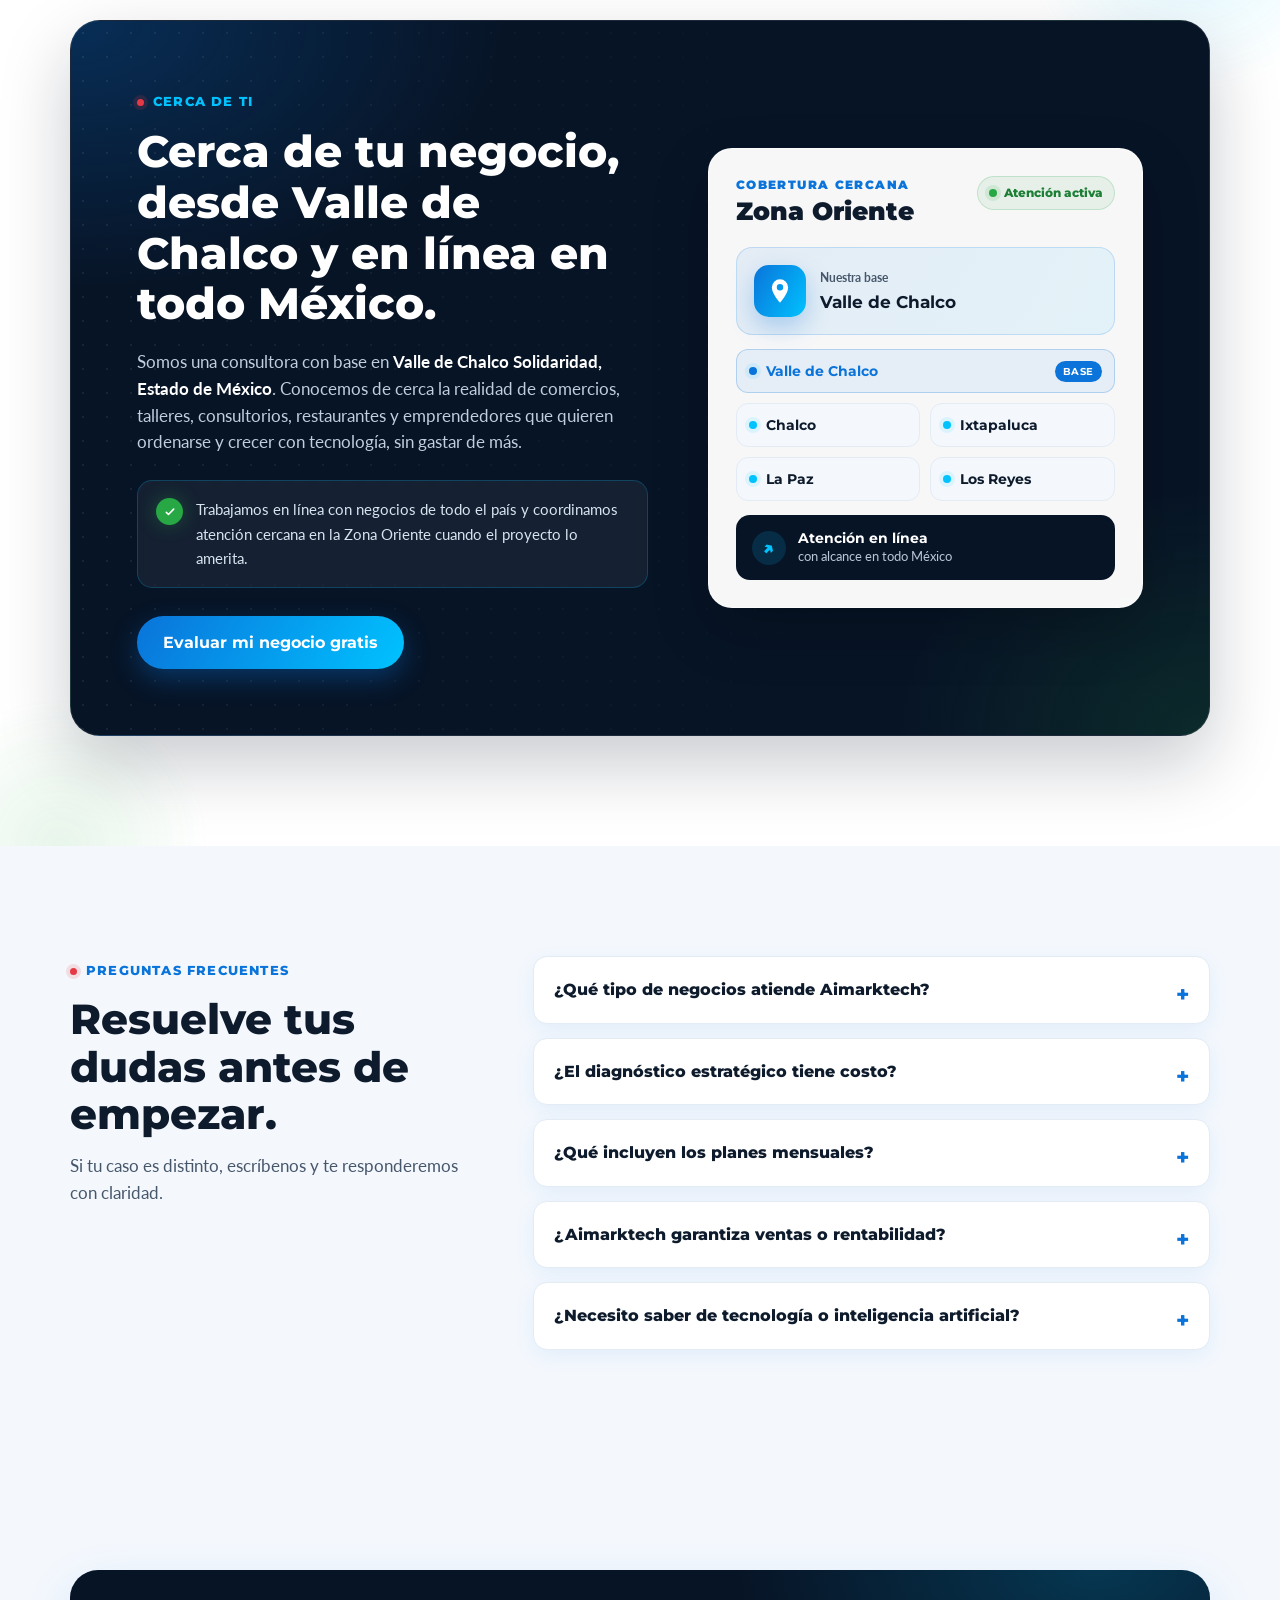
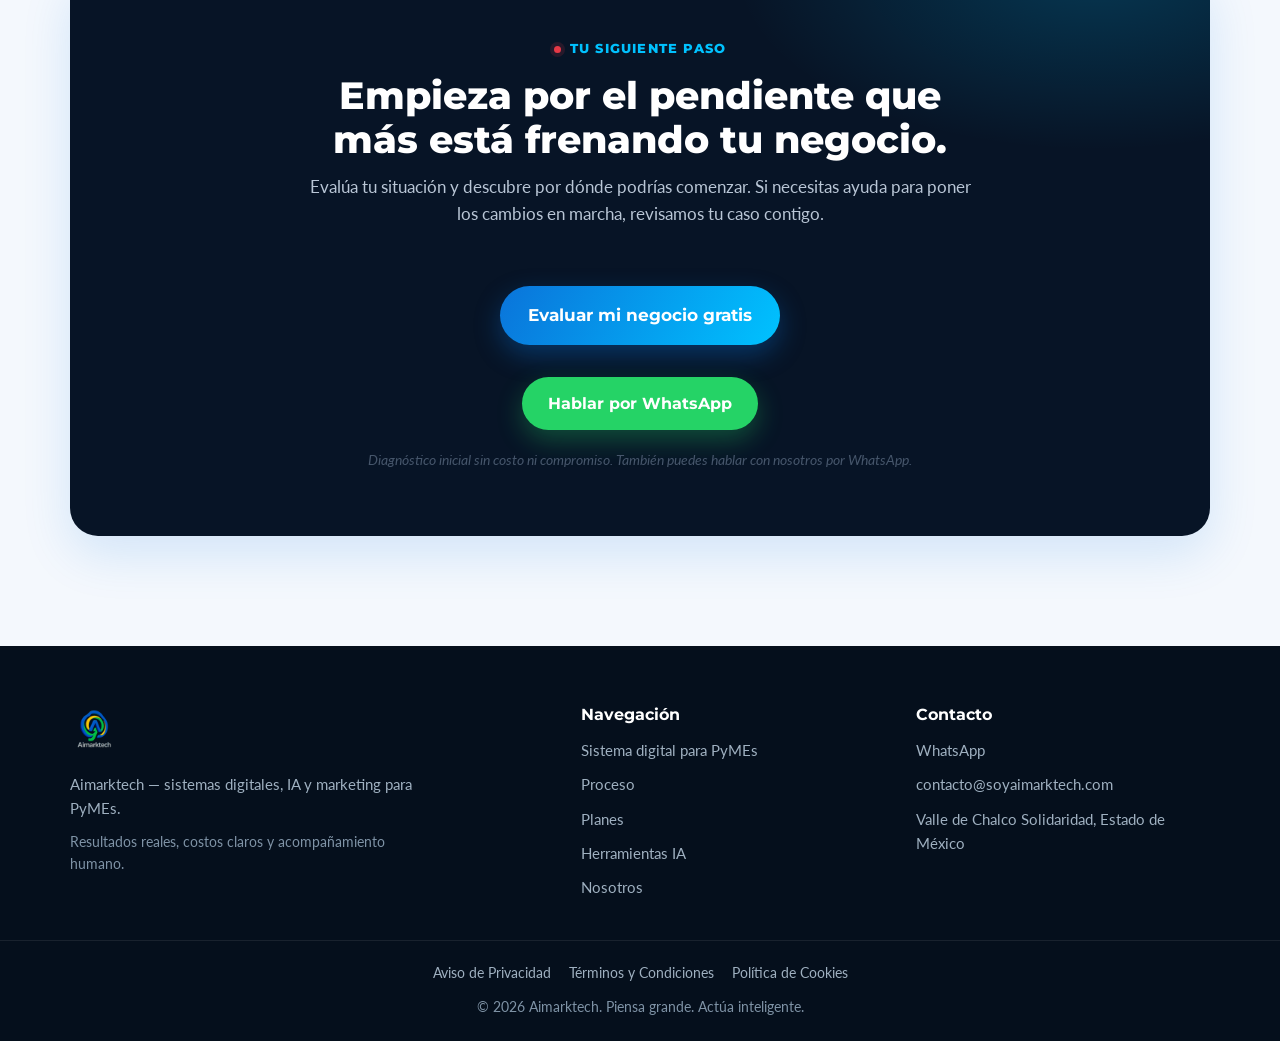
==== commit 520a025c: "feat: mejorar el inicio con ejemplos visuales y lectura movil" ====
--- a/index.html
+++ b/index.html
@@ -30,6 +30,7 @@
   <link href="https://fonts.googleapis.com/css2?family=Lato:wght@400;700&family=Montserrat:wght@600;700;800;900&display=swap" rel="stylesheet" />
   <link rel="stylesheet" href="styles.css?v=20260916-1" />
   <link rel="stylesheet" href="assets/tools.css" />
+  <link rel="stylesheet" href="assets/home.css?v=20260930-1" />
 
   <script>
     (function () {
@@ -131,7 +132,7 @@
   }
   </script>
 </head>
-<body>
+<body class="home-page">
   <div id="introOverlay">
     <canvas id="introCanvas" aria-hidden="true"></canvas>
     <div class="intro-brand" id="introBrand">AIMARKTECH</div>
@@ -144,7 +145,7 @@
         <img src="assets/logo.png" onerror="this.onerror=null;this.src='assets/logo.svg';" alt="Logo de Aimarktech" class="brand-logo" width="40" height="40" />
         <span class="brand-name">Aimarktech</span>
       </a>
-      <button class="nav-toggle" id="navToggle" aria-label="Abrir menú" aria-expanded="false"><span></span><span></span><span></span></button>
+      <button class="nav-toggle" id="navToggle" aria-label="Abrir menú" aria-expanded="false" aria-controls="navLinks"><span></span><span></span><span></span></button>
       <ul class="nav-links" id="navLinks">
         <li><a href="sistema-digital-pymes">Solución</a></li>
         <li><a href="#proceso">Proceso</a></li>
@@ -159,7 +160,6 @@
   <main>
     <section class="hero">
       <div class="hero-bg" aria-hidden="true"></div>
-      <canvas class="hero-net" id="heroNet" aria-hidden="true"></canvas>
       <div class="container hero-inner">
         <div class="hero-content">
           <p class="eyebrow">Para comercios y pequeños negocios de servicios</p>
@@ -175,11 +175,30 @@
             <li><strong>Valle de Chalco</strong> con alcance en todo México</li>
           </ul>
         </div>
-        <div class="hero-art" aria-hidden="true">
-          <div class="hero-glow"></div>
-          <div class="hero-card hero-card-1"><span class="dot dot-blue"></span> Diagnóstico antes de proponer</div>
-          <div class="hero-card hero-card-2"><span class="dot dot-green"></span> Avances medibles</div>
-          <div class="hero-card hero-card-3"><span class="dot dot-yellow"></span> Costos claros</div>
+        <div class="hero-showcase">
+          <section class="followup-demo" id="followupDemo" aria-labelledby="demoTitle">
+            <div class="demo-topline"><span class="demo-kicker">Del mensaje a la acción</span><span class="demo-example">Ejemplo ilustrativo</span></div>
+            <div class="demo-body">
+              <h2 id="demoTitle">Cada consulta,<br>un siguiente paso.</h2>
+              <div class="demo-message">
+                <span class="demo-label"><svg viewBox="0 0 24 24" aria-hidden="true"><path d="M21 11.5a8.4 8.4 0 0 1-.9 3.8 8.5 8.5 0 0 1-7.6 4.7 8.4 8.4 0 0 1-3.8-.9L3 21l1.9-5.7a8.4 8.4 0 0 1-.9-3.8 8.5 8.5 0 0 1 4.7-7.6 8.4 8.4 0 0 1 3.8-.9h.5a8.5 8.5 0 0 1 8 8z"/></svg>Consulta de un cliente</span>
+                <p>“Hola, ¿tienen horario disponible por la tarde?”</p>
+              </div>
+              <div class="demo-connector" aria-hidden="true"><span>↓</span></div>
+              <div class="demo-detail" id="demoDetail" aria-live="polite" aria-atomic="true">
+                <span class="demo-status" id="demoStatus">Seguimiento organizado</span>
+                <h3 id="demoStepTitle">Ya sabes qué sigue</h3>
+                <p id="demoStepText">Enviar opciones de horario.<br>Responsable: recepción.<br>Recordatorio: hoy, 16:00.</p>
+              </div>
+              <div class="demo-steps" role="group" aria-label="Etapas del ejemplo" hidden>
+                <button type="button" data-demo-step="0" aria-controls="demoDetail" aria-pressed="false"><span>01</span>Recibir</button>
+                <button type="button" data-demo-step="1" aria-controls="demoDetail" aria-pressed="false"><span>02</span>Organizar</button>
+                <button type="button" data-demo-step="2" aria-controls="demoDetail" aria-pressed="true"><span>03</span>Dar seguimiento</button>
+              </div>
+            </div>
+            <div class="demo-footer"><p>Un ejemplo para negocios de servicios.</p><button type="button" class="demo-play" id="demoPlay" aria-controls="demoDetail" hidden><span class="demo-play-symbol" aria-hidden="true">▶</span><span id="demoPlayLabel">Ver secuencia</span></button></div>
+          </section>
+          <p class="demo-caption">Configuramos el proceso y las herramientas según tu negocio.</p>
         </div>
       </div>
     </section>
@@ -211,9 +230,22 @@
             </ul>
             <a href="herramientas#diagnostico" class="btn btn-primary btn-lg">Evaluar mi negocio gratis</a>
           </div>
-          <div class="diag-band-art" aria-hidden="true">
-            <div class="diag-band-ring"><span class="ring-emoji">🧭</span><span class="ring-label">Gratis · sin compromiso</span></div>
-          </div>
+          <figure class="diagnostic-preview">
+            <div class="diagnostic-sheet">
+              <div class="diagnostic-sheet-head"><span>Aimarktech / Diagnóstico</span><span class="diagnostic-example">Ejemplo</span></div>
+              <h3>Tu próximo paso,<br>más claro.</h3>
+              <div class="diagnostic-insight"><span class="diagnostic-label">Área de oportunidad</span><p>Seguimiento de consultas</p></div>
+              <div class="diagnostic-action"><span class="diagnostic-label">Acción sugerida</span><p>Reunir contactos, pendientes y responsables en un solo registro.</p></div>
+              <p class="diagnostic-label diagnostic-plan-title">Plan orientativo · 30 días</p>
+              <ol class="diagnostic-roadmap">
+                <li><span>Semana 1</span>Documentar y priorizar</li>
+                <li><span>Semana 2</span>Simplificar una tarea</li>
+                <li><span>Semana 3</span>Ordenar el seguimiento</li>
+                <li><span>Semana 4</span>Medir y ajustar</li>
+              </ol>
+            </div>
+            <figcaption>Vista resumida e ilustrativa. Tu resultado dependerá de tus respuestas.</figcaption>
+          </figure>
         </div>
       </div>
     </section>
@@ -489,5 +521,6 @@
   <script src="script.js?v=20260916-1"></script>
   <script src="assets/visits.js"></script>
   <script src="assets/intro.js"></script>
+  <script src="assets/home.js?v=20260930-1"></script>
 </body>
 </html>
--- a/assets/home.css
+++ b/assets/home.css
@@ -0,0 +1,106 @@
+/* Primera pantalla y ejemplos visuales de la portada. */
+.home-page .hero { padding: clamp(40px, 6vw, 78px) 0 64px; isolation: isolate; }
+.home-page .hero-bg { z-index: 0; }
+.home-page .hero-inner { grid-template-columns: minmax(0, 1.12fr) minmax(0, 1fr); gap: clamp(28px, 4vw, 52px); }
+.home-page .hero-content { min-width: 0; }
+.home-page .hero-trust { gap: 16px 0; }
+.home-page .hero-trust li { padding-right: 16px; padding-left: 16px; }
+.home-page .hero-trust li:first-child { padding-left: 0; }
+.home-page .hero-trust strong { font-size: 1.2rem; }
+.hero-showcase { position: relative; min-width: 0; }
+.hero-showcase::before { content: ""; position: absolute; inset: -28px -20px 20px; z-index: -1; background: radial-gradient(ellipse, rgba(0,194,255,.18), transparent 70%); }
+.followup-demo { background: #fff; border: 1px solid #dce7f3; border-radius: 24px; box-shadow: 0 24px 64px rgba(10,70,125,.13); overflow: hidden; }
+.demo-topline { display: flex; flex-wrap: wrap; justify-content: space-between; align-items: center; gap: 8px; padding: 17px 24px; border-bottom: 1px solid var(--line); }
+.demo-kicker { font-size: .72rem; font-family: var(--font-head); font-weight: 800; text-transform: uppercase; letter-spacing: .055em; color: #0763ae; }
+.demo-example { font-size: .75rem; color: var(--ink-soft); }
+.demo-body { padding: 24px 26px 16px; background: radial-gradient(ellipse at 100% 0%, rgba(0,194,255,.07), transparent 60%); }
+.demo-body h2 { font-size: clamp(1.25rem, 2vw, 1.5rem); line-height: 1.22; letter-spacing: -.5px; margin-bottom: 20px; }
+.demo-message { max-width: 90%; border-radius: 15px 15px 15px 3px; background: #eff7ff; padding: 15px 18px; }
+.demo-label { display: flex; align-items: center; gap: 7px; color: var(--ink-soft); font-size: .75rem; margin-bottom: 7px; }
+.demo-label svg { width: 16px; height: 16px; fill: none; stroke: currentColor; stroke-width: 1.6; flex-shrink: 0; }
+.demo-message p { font-size: 1rem; line-height: 1.5; }
+.demo-connector { height: 30px; display: flex; align-items: center; margin-left: 28px; color: #0878c1; }
+.demo-connector span { font-size: 1.35rem; line-height: 1; }
+.demo-detail { min-height: 169px; padding: 13px 18px; margin-left: 24px; border-left: 3px solid var(--cyan); background: #f7fafc; border-radius: 0 12px 12px 0; }
+.demo-status { display: inline-block; margin-bottom: 8px; color: #086685; font-size: .72rem; font-weight: 700; }
+.demo-detail h3 { font-size: .96rem; margin-bottom: 7px; line-height: 1.35; }
+.demo-detail p { font-size: .9rem; line-height: 1.55; color: var(--ink-soft); white-space: pre-line; }
+.demo-steps { display: grid; grid-template-columns: 1fr 1fr 1.35fr; gap: 10px; margin-top: 20px; }
+.followup-demo [hidden] { display: none !important; }
+.demo-steps button { border: 0; border-top: 3px solid var(--line); background: transparent; color: var(--ink-soft); text-align: left; font: 700 .76rem/1.4 var(--font-body); padding: 10px 0 4px; min-height: 52px; cursor: pointer; transition: border-color .2s ease, color .2s ease; }
+.demo-steps button span { display: block; font-size: .7rem; font-weight: 400; margin-bottom: 2px; }
+.demo-steps button[aria-pressed="true"] { border-top-color: var(--blue); color: #075fa9; }
+.demo-steps button:hover { color: var(--blue); }
+.demo-footer { display: flex; align-items: center; justify-content: space-between; flex-wrap: wrap; gap: 12px; padding: 15px 24px; border-top: 1px solid var(--line); }
+.demo-footer p { color: var(--ink-soft); font-size: .75rem; flex: 1 1 140px; }
+.demo-play { display: inline-flex; align-items: center; justify-content: center; gap: 8px; min-height: 44px; padding: 10px 15px; border: 0; border-radius: 50px; background: #086ec4; color: #fff; font: 700 .78rem var(--font-body); cursor: pointer; }
+.demo-play:hover { background: #055ca5; }
+.demo-play-symbol { font-size: .68rem; }
+.demo-caption { font-size: .78rem; color: var(--ink-soft); text-align: center; margin: 14px 8px 0; }
+.followup-demo button:focus-visible, .home-page .nav a:focus-visible, .home-page .nav-toggle:focus-visible { outline: 3px solid #095ca9; outline-offset: 4px; }
+.demo-detail.is-entering { animation: demo-enter .35s ease both; }
+@keyframes demo-enter { from { opacity: .35; transform: translateY(7px); } to { opacity: 1; transform: translateY(0); } }
+
+/* Una muestra legible del entregable, también en móvil. */
+.home-page .diag-band-box { grid-template-columns: minmax(0, 1.05fr) minmax(0, 1fr); gap: clamp(28px, 5vw, 64px); }
+.diagnostic-preview { min-width: 0; margin: 0; }
+.diagnostic-sheet { position: relative; padding: 25px 28px; background: #fff; color: var(--ink); border-radius: 16px; box-shadow: 0 18px 40px rgba(0,0,0,.15); border-top: 4px solid var(--cyan); }
+.diagnostic-sheet-head { display: flex; flex-wrap: wrap; align-items: center; justify-content: space-between; gap: 8px; padding-bottom: 16px; margin-bottom: 20px; border-bottom: 1px solid var(--line); color: var(--ink-soft); font-size: .72rem; }
+.diagnostic-example { border-radius: 5px; padding: 3px 7px; background: #eff7ff; color: #075fa9; font-weight: 700; }
+.diagnostic-sheet h3 { font-size: 1.4rem; line-height: 1.25; margin-bottom: 22px; }
+.diagnostic-label { display: block; font-size: .7rem; font-family: var(--font-head); font-weight: 700; text-transform: uppercase; letter-spacing: .055em; color: var(--ink-soft); margin-bottom: 5px; }
+.diagnostic-insight { border-left: 3px solid #e5af06; padding: 3px 0 3px 12px; margin-bottom: 18px; }
+.diagnostic-insight p { font-weight: 700; font-size: .97rem; }
+.diagnostic-action p { font-size: .9rem; line-height: 1.5; }
+.diagnostic-plan-title { margin-top: 23px; }
+.diagnostic-roadmap { list-style: none; margin-top: 12px; display: grid; gap: 0; }
+.diagnostic-roadmap li { position: relative; margin-left: 4px; padding: 0 0 13px 17px; border-left: 1px solid #c7dfed; font-size: .81rem; line-height: 1.4; }
+.diagnostic-roadmap li::before { content: ""; width: 7px; height: 7px; position: absolute; left: -4px; top: 4px; background: #0788c2; border-radius: 50%; }
+.diagnostic-roadmap li:last-child { padding-bottom: 0; border-left-color: transparent; }
+.diagnostic-roadmap span { display: inline-block; min-width: 76px; color: var(--ink-soft); font-size: .73rem; }
+.diagnostic-preview figcaption { color: #b9cde1; font-size: .75rem; line-height: 1.5; text-align: center; margin: 14px 8px 0; }
+
+/* El menú se recoge antes de que sus enlaces dejen de caber. */
+@media (max-width: 1100px) {
+  .home-page .nav-toggle { display: flex; min-width: 44px; min-height: 44px; justify-content: center; align-items: center; }
+  .home-page .nav-links { position: absolute; top: 100%; left: 0; right: 0; flex-direction: column; align-items: stretch; gap: 0; background: #fff; border-bottom: 1px solid var(--line); max-height: 0; overflow: hidden; visibility: hidden; transition: max-height .35s ease, visibility .35s ease; }
+  .home-page .nav-links.open { max-height: 420px; visibility: visible; }
+  .home-page .nav-links li { border-top: 1px solid var(--line); }
+  .home-page .nav-links a { display: block; padding: 16px 20px; }
+  .home-page .nav-cta { border-radius: 0; }
+}
+@media (max-width: 980px) {
+  .home-page .hero-inner { grid-template-columns: 1fr; gap: 36px; }
+  .home-page .hero-content { max-width: 650px; }
+  .hero-showcase { width: min(520px, 100%); justify-self: center; }
+  .home-page .hero-sub { max-width: 620px; }
+  .home-page .diag-band-box { grid-template-columns: 1fr; }
+  .diagnostic-preview { width: min(480px, 100%); margin-inline: auto; }
+}
+@media (max-width: 600px) {
+  .home-page .hero { padding: 34px 0 44px; }
+  .home-page .hero-title { font-size: clamp(1.85rem, 7.7vw, 2.4rem); }
+  .home-page .hero .eyebrow { font-size: .68rem; letter-spacing: .8px; }
+  .home-page .hero-sub { font-size: 1.03rem; line-height: 1.6; margin: 18px 0 23px; }
+  .home-page .hero-actions { flex-direction: column; gap: 11px; }
+  .home-page .hero-actions .btn { width: 100%; font-size: .88rem; padding: 13px 16px; min-height: 48px; }
+  .home-page .hero-trust { margin-top: 26px; padding-top: 18px; gap: 14px 18px; }
+  .home-page .hero-trust li { padding: 0; border: 0; font-size: .77rem; }
+  .home-page .hero-trust strong { font-size: 1.05rem; }
+  .demo-topline { padding: 15px 18px; }
+  .demo-body { padding: 21px 18px 12px; }
+  .demo-message { max-width: 95%; padding: 13px 15px; }
+  .demo-detail { margin-left: 12px; padding: 12px 15px; min-height: 174px; }
+  .demo-footer { padding: 14px 18px; }
+  .home-page .diag-band-box { padding: 28px 20px; }
+  .home-page .diag-band-text .btn { width: 100%; font-size: .88rem; padding-inline: 14px; }
+  .home-page .diag-band-list li { font-size: .9rem; }
+  .diagnostic-sheet { padding: 21px 18px; }
+  .diagnostic-roadmap span { display: block; margin-bottom: 2px; }
+}
+@media (prefers-reduced-motion: reduce) {
+  html { scroll-behavior: auto; }
+  .home-page .marquee-track, .home-page .wa-float, .demo-detail.is-entering { animation: none; }
+  .home-page .reveal { opacity: 1; transform: none; transition: none; }
+  .demo-steps button, .home-page .nav-links { transition: none; }
+}
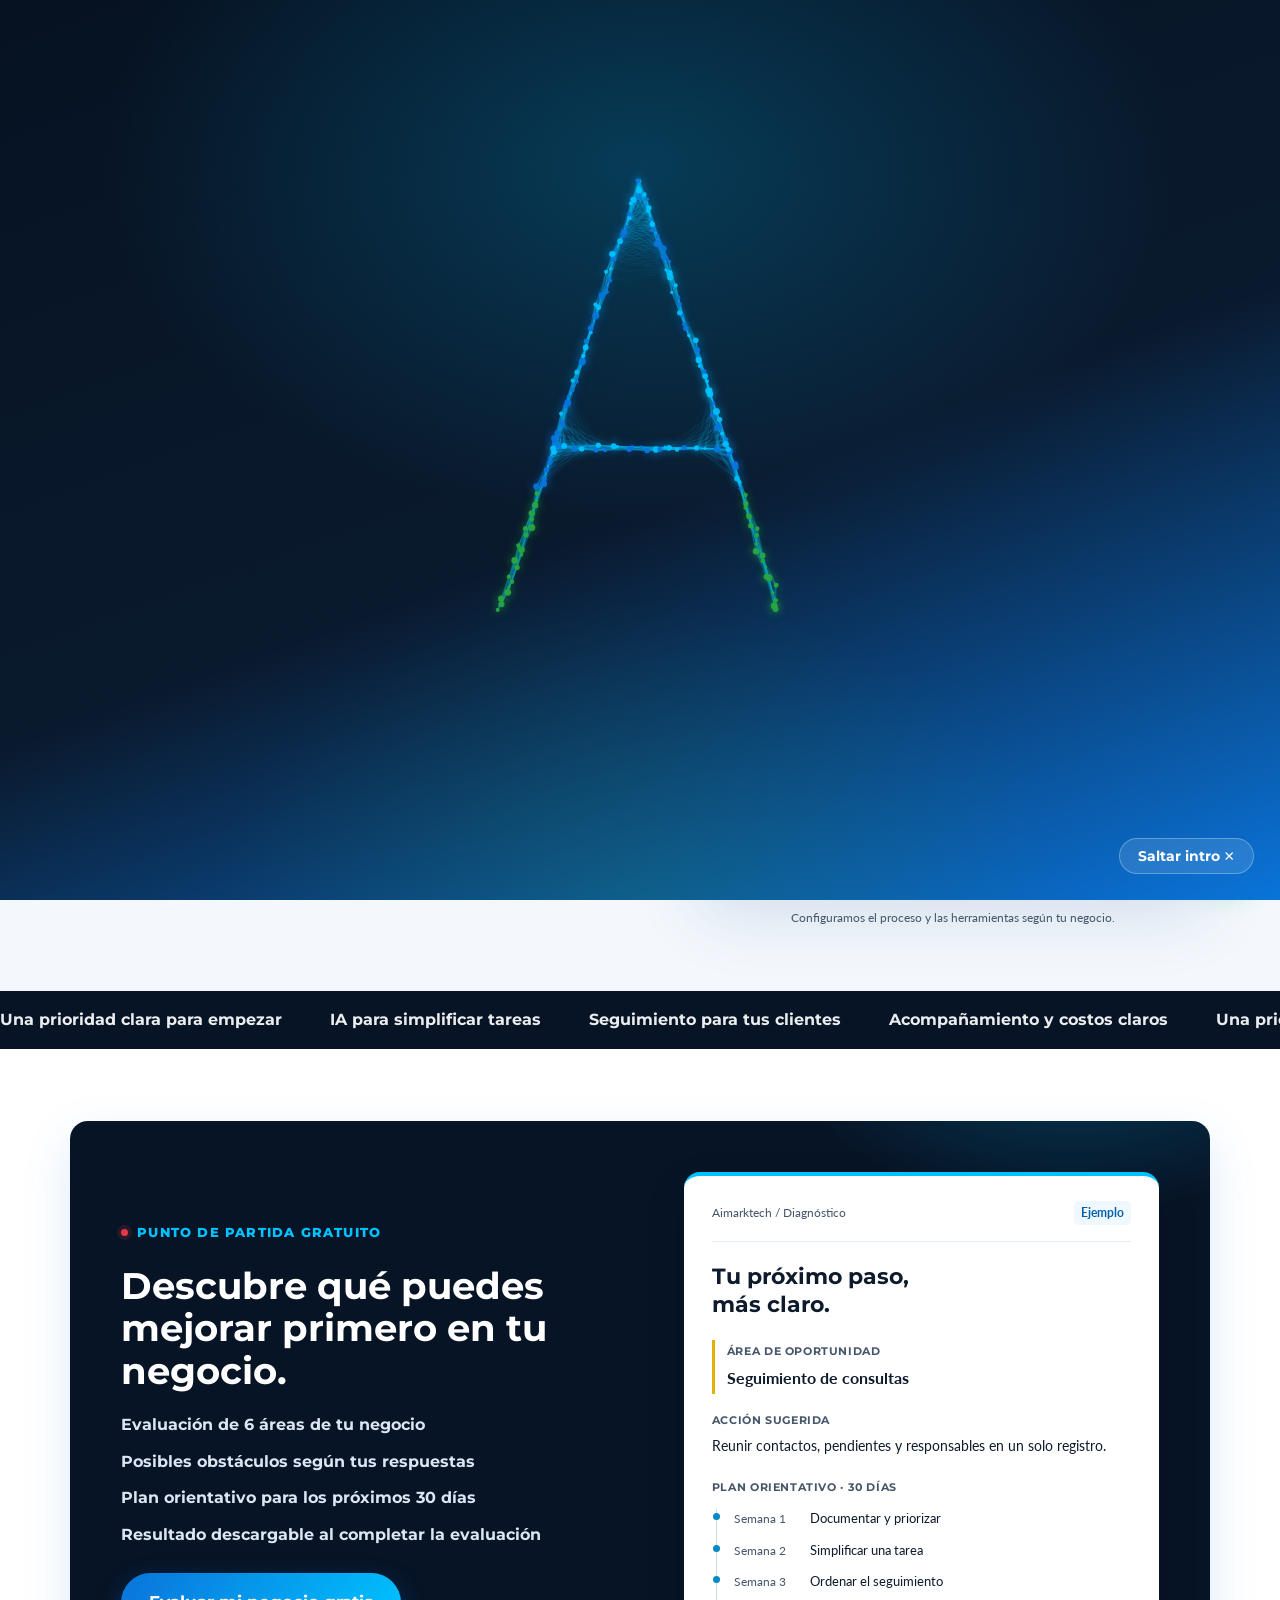
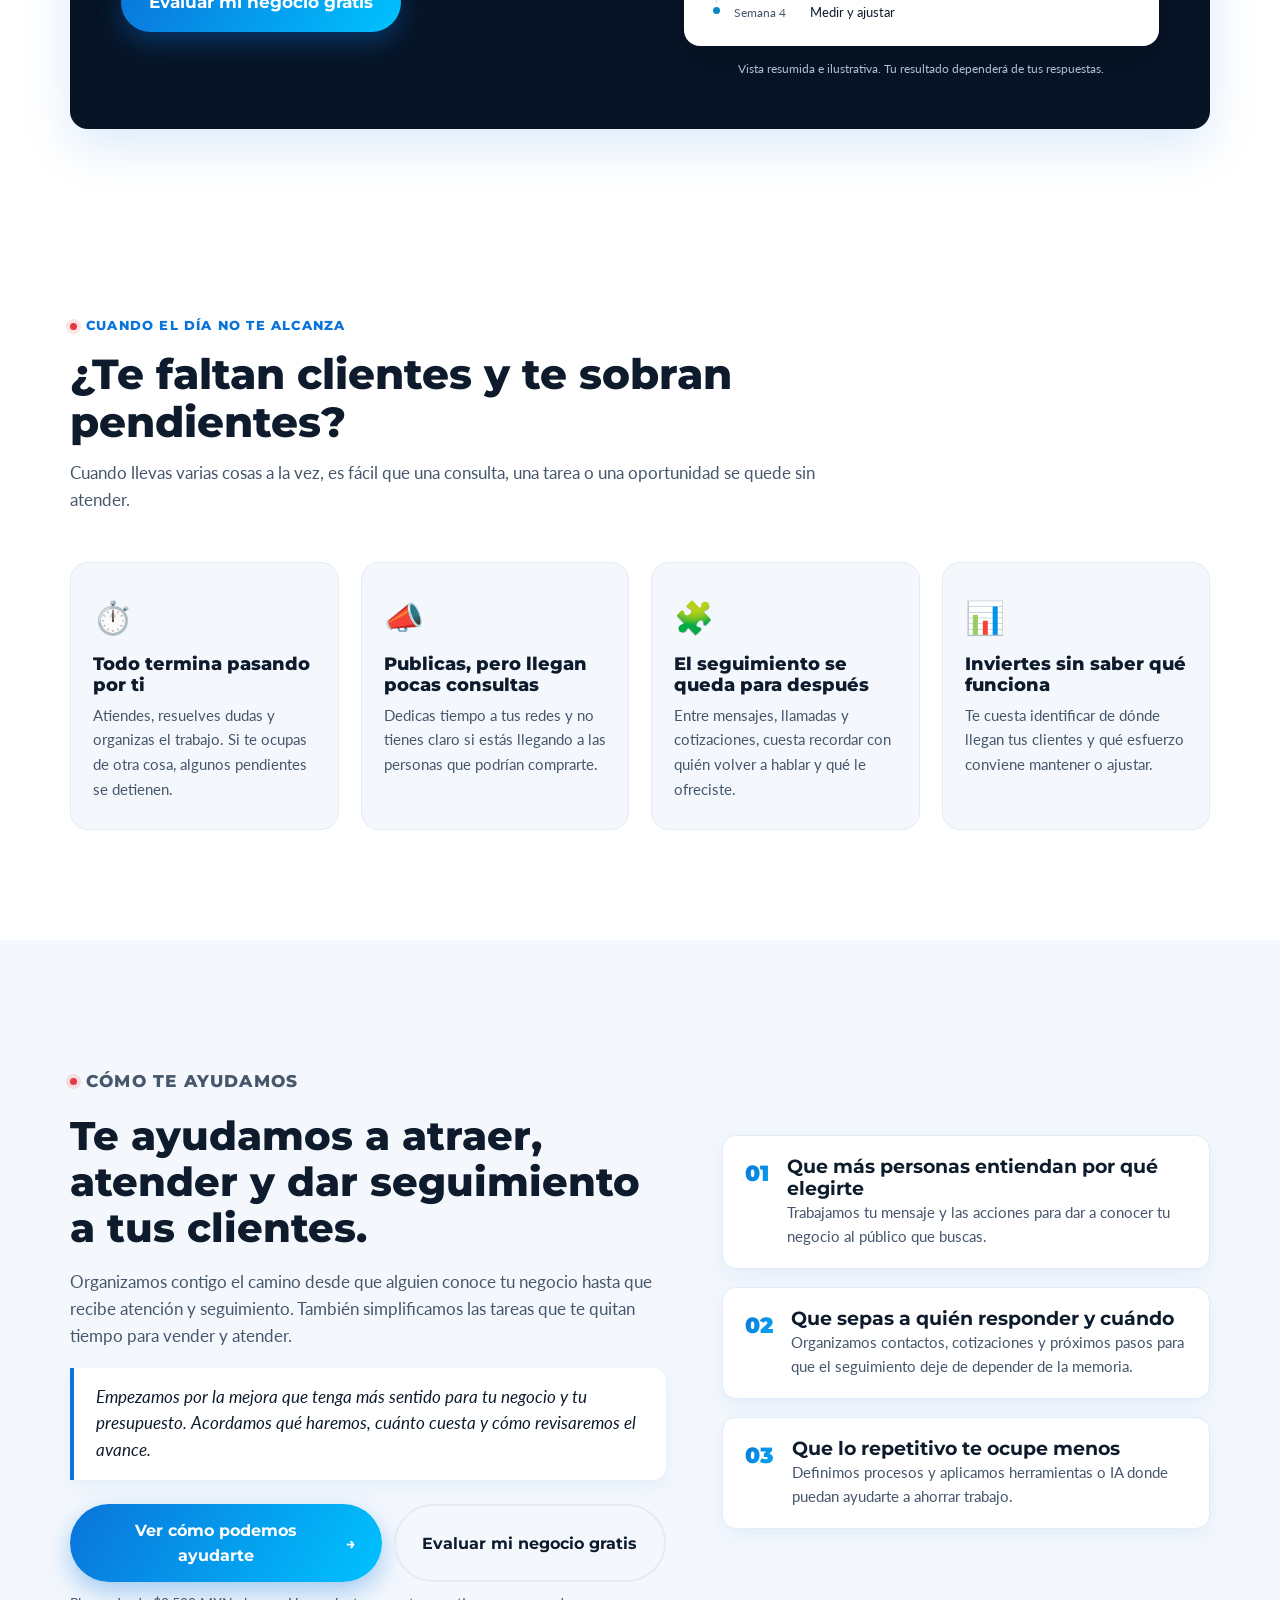
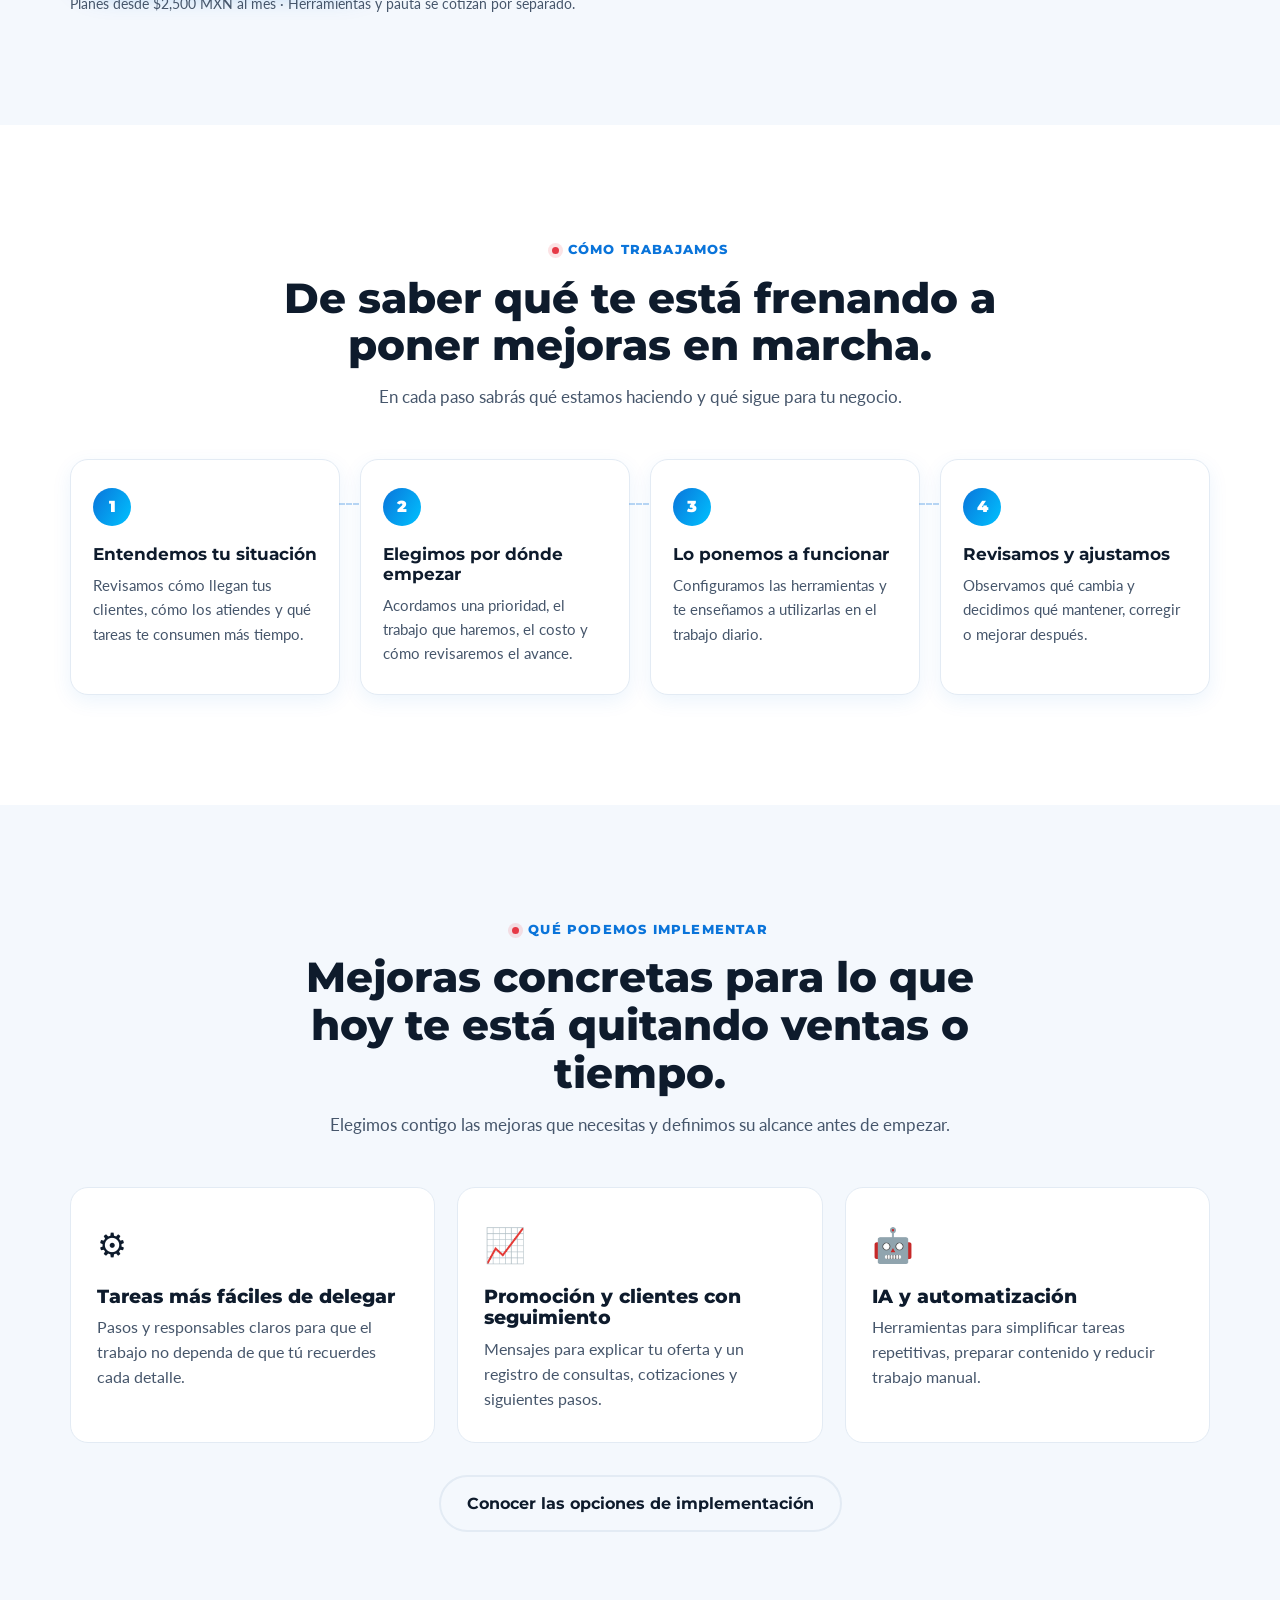
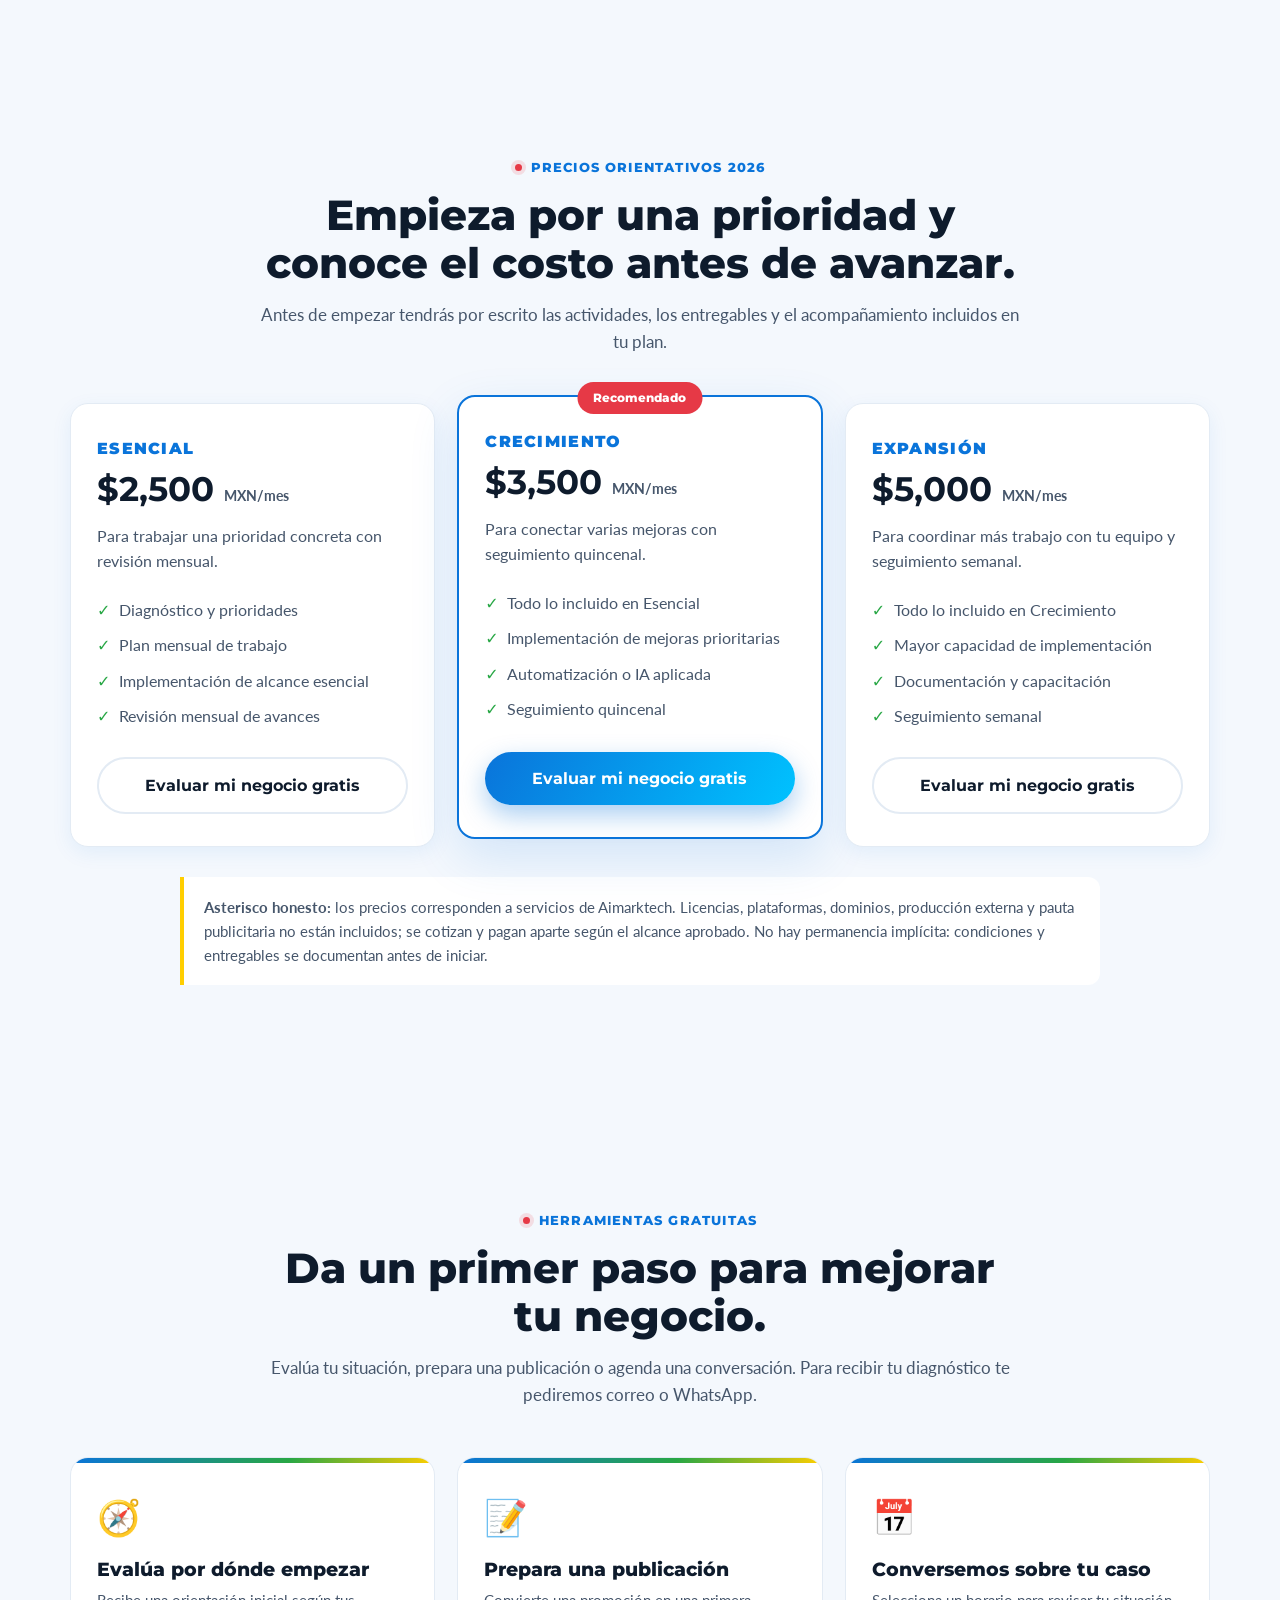
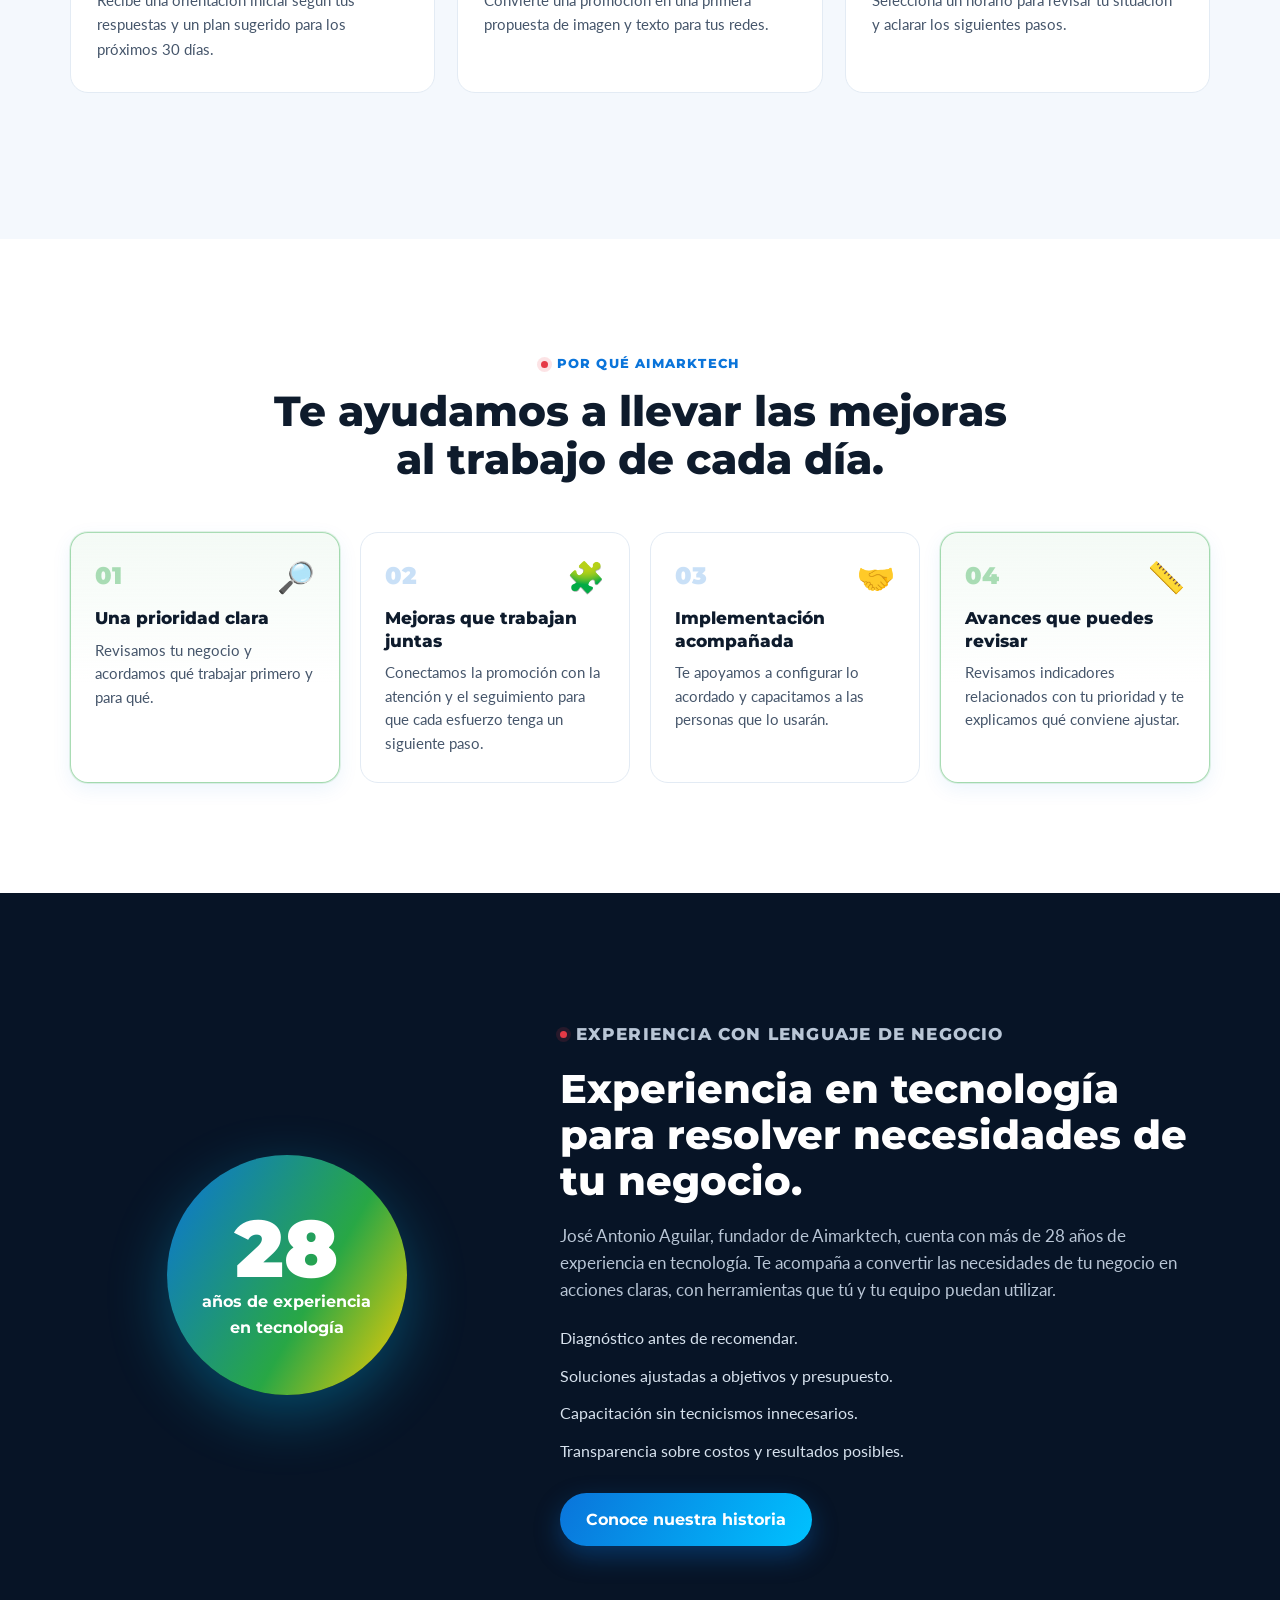
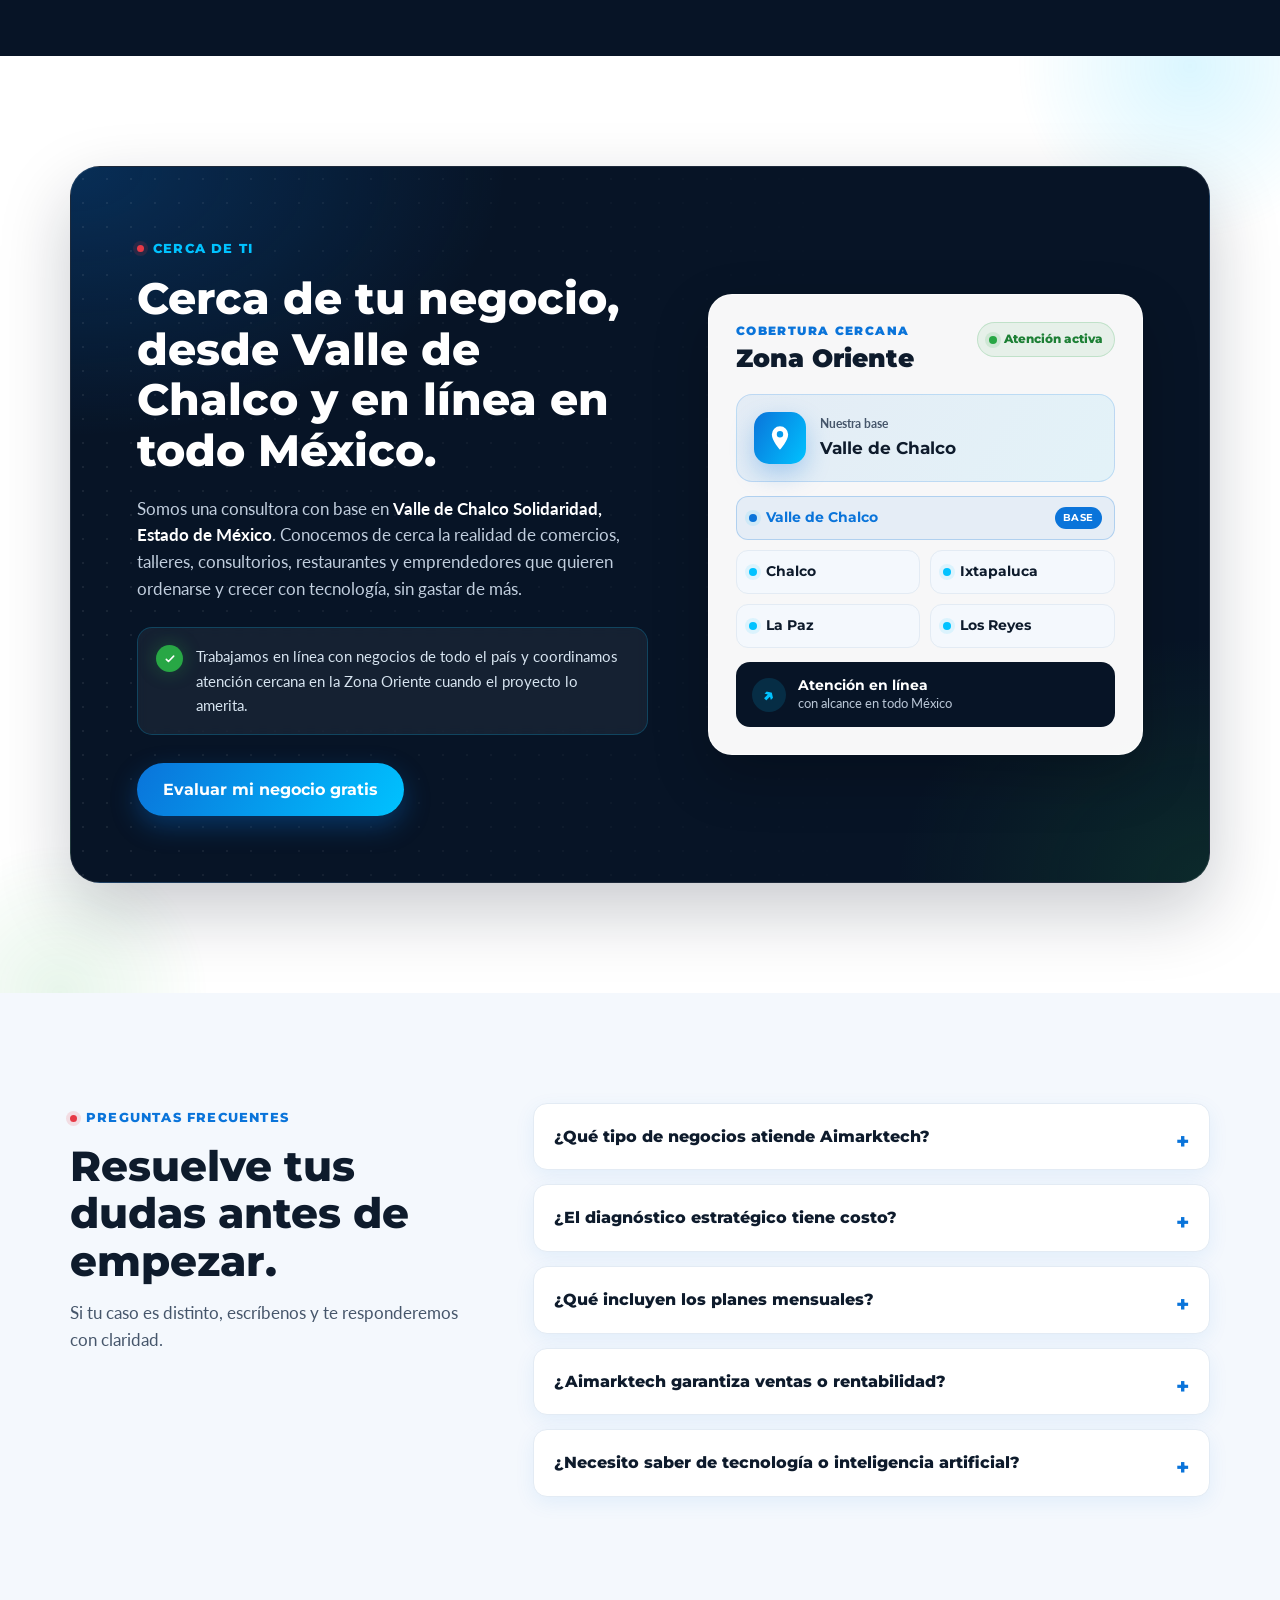
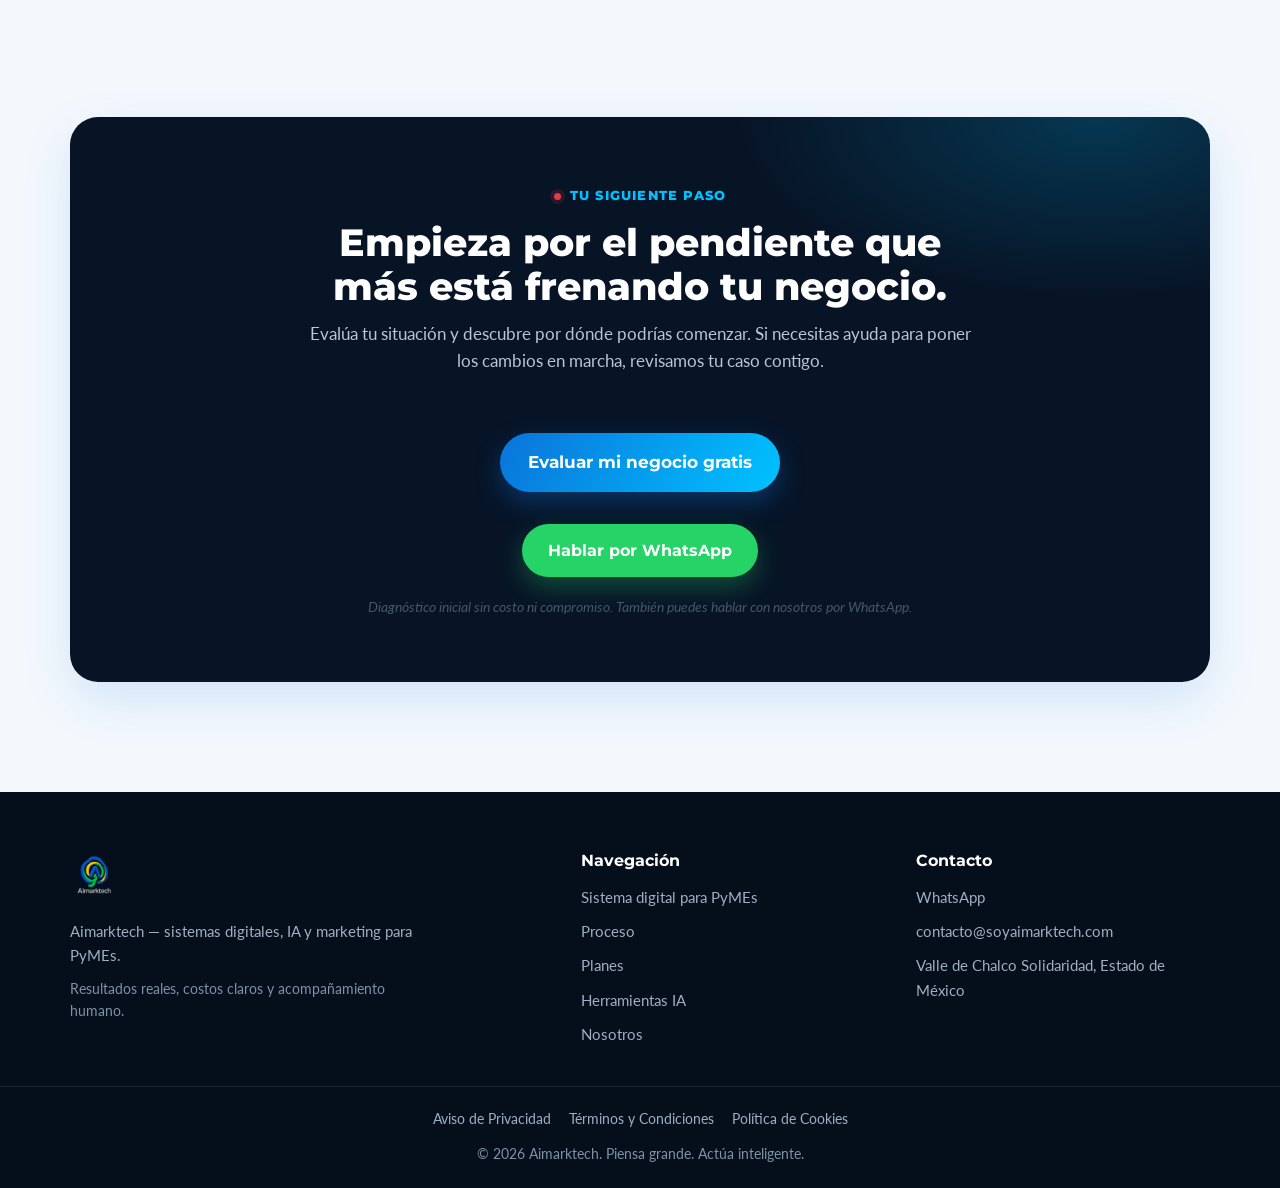
==== commit 4d882bbe: "Make hero demo an interactive customer conversation" ====
--- a/index.html
+++ b/index.html
@@ -30,7 +30,7 @@
   <link href="https://fonts.googleapis.com/css2?family=Lato:wght@400;700&family=Montserrat:wght@600;700;800;900&display=swap" rel="stylesheet" />
   <link rel="stylesheet" href="styles.css?v=20260916-1" />
   <link rel="stylesheet" href="assets/tools.css" />
-  <link rel="stylesheet" href="assets/home.css?v=20260930-1" />
+  <link rel="stylesheet" href="assets/home.css?v=20261003-1" />
 
   <script>
     (function () {
@@ -180,23 +180,39 @@
             <div class="demo-topline"><span class="demo-kicker">Del mensaje a la acción</span><span class="demo-example">Ejemplo ilustrativo</span></div>
             <div class="demo-body">
               <h2 id="demoTitle">Cada consulta,<br>un siguiente paso.</h2>
-              <div class="demo-message">
-                <span class="demo-label"><svg viewBox="0 0 24 24" aria-hidden="true"><path d="M21 11.5a8.4 8.4 0 0 1-.9 3.8 8.5 8.5 0 0 1-7.6 4.7 8.4 8.4 0 0 1-3.8-.9L3 21l1.9-5.7a8.4 8.4 0 0 1-.9-3.8 8.5 8.5 0 0 1 4.7-7.6 8.4 8.4 0 0 1 3.8-.9h.5a8.5 8.5 0 0 1 8 8z"/></svg>Consulta de un cliente</span>
-                <p>“Hola, ¿tienen horario disponible por la tarde?”</p>
+              <div class="demo-conversation" id="demoConversation" aria-label="Ejemplo de conversación para solicitar una cita">
+                <div class="demo-message demo-message-previous" id="demoPreviousMessage" data-speaker="client">
+                  <span class="demo-label" id="demoPreviousSpeaker">Cliente</span>
+                  <p id="demoPreviousText">Hola, ¿tienen una cita para mañana por la tarde?</p>
+                </div>
+                <div class="demo-message" id="demoMessage" data-speaker="agent" aria-live="polite" aria-atomic="true">
+                  <span class="demo-label" id="demoSpeaker">Tu agente de IA</span>
+                  <p id="demoMessageText">¡Hola! Tenemos 4:00 o 6:00 p. m. ¿Qué horario prefieres?</p>
+                </div>
               </div>
-              <div class="demo-connector" aria-hidden="true"><span>↓</span></div>
-              <div class="demo-detail" id="demoDetail" aria-live="polite" aria-atomic="true">
-                <span class="demo-status" id="demoStatus">Seguimiento organizado</span>
-                <h3 id="demoStepTitle">Ya sabes qué sigue</h3>
-                <p id="demoStepText">Enviar opciones de horario.<br>Responsable: recepción.<br>Recordatorio: hoy, 16:00.</p>
+              <div class="demo-choice-area">
+                <div id="demoChoices" hidden>
+                  <p class="demo-choice-hint">Pruébalo: elige como si fueras el cliente.</p>
+                  <div class="demo-choice-buttons" role="group" aria-label="Elegir un horario de ejemplo">
+                    <button type="button" data-demo-slot="4:00 p. m." aria-controls="demoConversation demoDetail">4:00 p. m.</button>
+                    <button type="button" data-demo-slot="6:00 p. m." aria-controls="demoConversation demoDetail">6:00 p. m.</button>
+                  </div>
+                </div>
+                <p class="demo-choice-hint" id="demoProgress" hidden>Paso 2 de 4 · El agente responde</p>
+              </div>
+              <div class="demo-detail" id="demoDetail">
+                <span class="demo-status" id="demoStatus">Atención inicial</span>
+                <h3 id="demoStepTitle">Tu agente responde</h3>
+                <p id="demoStepText">Ofrece los horarios que definiste y ayuda al cliente a elegir.</p>
               </div>
               <div class="demo-steps" role="group" aria-label="Etapas del ejemplo" hidden>
-                <button type="button" data-demo-step="0" aria-controls="demoDetail" aria-pressed="false"><span>01</span>Recibir</button>
-                <button type="button" data-demo-step="1" aria-controls="demoDetail" aria-pressed="false"><span>02</span>Organizar</button>
-                <button type="button" data-demo-step="2" aria-controls="demoDetail" aria-pressed="true"><span>03</span>Dar seguimiento</button>
+                <button type="button" data-demo-step="0" aria-controls="demoConversation demoDetail" aria-pressed="false"><span>01</span>Pregunta</button>
+                <button type="button" data-demo-step="1" aria-controls="demoConversation demoDetail" aria-pressed="true"><span>02</span>Respuesta</button>
+                <button type="button" data-demo-step="2" aria-controls="demoConversation demoDetail" aria-pressed="false"><span>03</span>Elección</button>
+                <button type="button" data-demo-step="3" aria-controls="demoConversation demoDetail" aria-pressed="false"><span>04</span>Seguimiento</button>
               </div>
             </div>
-            <div class="demo-footer"><p>Un ejemplo para negocios de servicios.</p><button type="button" class="demo-play" id="demoPlay" aria-controls="demoDetail" hidden><span class="demo-play-symbol" aria-hidden="true">▶</span><span id="demoPlayLabel">Ver secuencia</span></button></div>
+            <div class="demo-footer"><p>Simulación de un negocio con citas.</p><button type="button" class="demo-play" id="demoPlay" aria-controls="demoConversation demoDetail" hidden><span class="demo-play-symbol" aria-hidden="true">▶</span><span id="demoPlayLabel">Ver conversación</span></button></div>
           </section>
           <p class="demo-caption">Configuramos el proceso y las herramientas según tu negocio.</p>
         </div>
@@ -521,6 +537,6 @@
   <script src="script.js?v=20260916-1"></script>
   <script src="assets/visits.js"></script>
   <script src="assets/intro.js"></script>
-  <script src="assets/home.js?v=20260930-1"></script>
+  <script src="assets/home.js?v=20261003-1"></script>
 </body>
 </html>
--- a/assets/home.css
+++ b/assets/home.css
@@ -15,17 +15,23 @@
 .demo-example { font-size: .75rem; color: var(--ink-soft); }
 .demo-body { padding: 24px 26px 16px; background: radial-gradient(ellipse at 100% 0%, rgba(0,194,255,.07), transparent 60%); }
 .demo-body h2 { font-size: clamp(1.25rem, 2vw, 1.5rem); line-height: 1.22; letter-spacing: -.5px; margin-bottom: 20px; }
-.demo-message { max-width: 90%; border-radius: 15px 15px 15px 3px; background: #eff7ff; padding: 15px 18px; }
-.demo-label { display: flex; align-items: center; gap: 7px; color: var(--ink-soft); font-size: .75rem; margin-bottom: 7px; }
-.demo-label svg { width: 16px; height: 16px; fill: none; stroke: currentColor; stroke-width: 1.6; flex-shrink: 0; }
-.demo-message p { font-size: 1rem; line-height: 1.5; }
-.demo-connector { height: 30px; display: flex; align-items: center; margin-left: 28px; color: #0878c1; }
-.demo-connector span { font-size: 1.35rem; line-height: 1; }
-.demo-detail { min-height: 169px; padding: 13px 18px; margin-left: 24px; border-left: 3px solid var(--cyan); background: #f7fafc; border-radius: 0 12px 12px 0; }
+.demo-conversation { display: flex; flex-direction: column; gap: 10px; min-height: 204px; }
+.demo-message { max-width: 92%; align-self: flex-start; border-radius: 15px 15px 15px 3px; background: #eff7ff; padding: 13px 16px; }
+.demo-message[data-speaker="agent"] { align-self: flex-end; border-radius: 15px 15px 3px 15px; background: #eaf5f3; }
+.demo-label { display: block; color: #416077; font-size: .75rem; font-weight: 700; margin-bottom: 6px; }
+.demo-message[data-speaker="agent"] .demo-label { color: #176453; }
+.demo-message p { font-size: .94rem; line-height: 1.5; }
+.demo-message-previous p { color: var(--ink-soft); font-size: .86rem; }
+.demo-choice-area { min-height: 94px; padding: 12px 0; }
+.demo-choice-hint { font-size: .75rem; color: var(--ink-soft); line-height: 1.5; }
+.demo-choice-buttons { display: flex; flex-wrap: wrap; gap: 8px; margin-top: 8px; }
+.demo-choice-buttons button { min-height: 40px; border: 1px solid #b3d8ec; border-radius: 50px; padding: 7px 15px; background: #fff; color: #075fa9; font: 700 .82rem var(--font-body); cursor: pointer; }
+.demo-choice-buttons button:hover { background: #eff7ff; border-color: var(--blue); }
+.demo-detail { min-height: 132px; padding: 13px 16px; border-left: 3px solid var(--cyan); background: #f7fafc; border-radius: 0 12px 12px 0; }
 .demo-status { display: inline-block; margin-bottom: 8px; color: #086685; font-size: .72rem; font-weight: 700; }
 .demo-detail h3 { font-size: .96rem; margin-bottom: 7px; line-height: 1.35; }
 .demo-detail p { font-size: .9rem; line-height: 1.55; color: var(--ink-soft); white-space: pre-line; }
-.demo-steps { display: grid; grid-template-columns: 1fr 1fr 1.35fr; gap: 10px; margin-top: 20px; }
+.demo-steps { display: grid; grid-template-columns: 1fr 1fr 1fr 1.3fr; gap: 8px; margin-top: 16px; }
 .followup-demo [hidden] { display: none !important; }
 .demo-steps button { border: 0; border-top: 3px solid var(--line); background: transparent; color: var(--ink-soft); text-align: left; font: 700 .76rem/1.4 var(--font-body); padding: 10px 0 4px; min-height: 52px; cursor: pointer; transition: border-color .2s ease, color .2s ease; }
 .demo-steps button span { display: block; font-size: .7rem; font-weight: 400; margin-bottom: 2px; }
@@ -33,12 +39,12 @@
 .demo-steps button:hover { color: var(--blue); }
 .demo-footer { display: flex; align-items: center; justify-content: space-between; flex-wrap: wrap; gap: 12px; padding: 15px 24px; border-top: 1px solid var(--line); }
 .demo-footer p { color: var(--ink-soft); font-size: .75rem; flex: 1 1 140px; }
-.demo-play { display: inline-flex; align-items: center; justify-content: center; gap: 8px; min-height: 44px; padding: 10px 15px; border: 0; border-radius: 50px; background: #086ec4; color: #fff; font: 700 .78rem var(--font-body); cursor: pointer; }
+.demo-play { display: inline-flex; align-items: center; justify-content: center; gap: 8px; min-width: 144px; min-height: 44px; padding: 10px 15px; border: 0; border-radius: 50px; background: #086ec4; color: #fff; font: 700 .78rem var(--font-body); cursor: pointer; }
 .demo-play:hover { background: #055ca5; }
 .demo-play-symbol { font-size: .68rem; }
 .demo-caption { font-size: .78rem; color: var(--ink-soft); text-align: center; margin: 14px 8px 0; }
 .followup-demo button:focus-visible, .home-page .nav a:focus-visible, .home-page .nav-toggle:focus-visible { outline: 3px solid #095ca9; outline-offset: 4px; }
-.demo-detail.is-entering { animation: demo-enter .35s ease both; }
+.demo-detail.is-entering, .demo-message.is-entering { animation: demo-enter .35s ease both; }
 @keyframes demo-enter { from { opacity: .35; transform: translateY(7px); } to { opacity: 1; transform: translateY(0); } }
 
 /* Una muestra legible del entregable, también en móvil. */
@@ -89,18 +95,27 @@
   .home-page .hero-trust strong { font-size: 1.05rem; }
   .demo-topline { padding: 15px 18px; }
   .demo-body { padding: 21px 18px 12px; }
-  .demo-message { max-width: 95%; padding: 13px 15px; }
-  .demo-detail { margin-left: 12px; padding: 12px 15px; min-height: 174px; }
+  .demo-conversation { min-height: 220px; }
+  .demo-message { max-width: 94%; padding: 12px 14px; }
+  .demo-detail { padding: 12px 15px; min-height: 150px; }
+  .demo-steps { gap: 6px; }
+  .demo-steps button { font-size: .71rem; }
+  .demo-choice-buttons button { min-height: 44px; }
   .demo-footer { padding: 14px 18px; }
+  .demo-footer .demo-play { order: -1; }
   .home-page .diag-band-box { padding: 28px 20px; }
   .home-page .diag-band-text .btn { width: 100%; font-size: .88rem; padding-inline: 14px; }
   .home-page .diag-band-list li { font-size: .9rem; }
   .diagnostic-sheet { padding: 21px 18px; }
   .diagnostic-roadmap span { display: block; margin-bottom: 2px; }
 }
+@media (max-width: 360px) {
+  .demo-choice-area { min-height: 112px; }
+  .demo-detail { min-height: 174px; }
+}
 @media (prefers-reduced-motion: reduce) {
   html { scroll-behavior: auto; }
-  .home-page .marquee-track, .home-page .wa-float, .demo-detail.is-entering { animation: none; }
+  .home-page .marquee-track, .home-page .wa-float, .demo-detail.is-entering, .demo-message.is-entering { animation: none; }
   .home-page .reveal { opacity: 1; transform: none; transition: none; }
   .demo-steps button, .home-page .nav-links { transition: none; }
 }
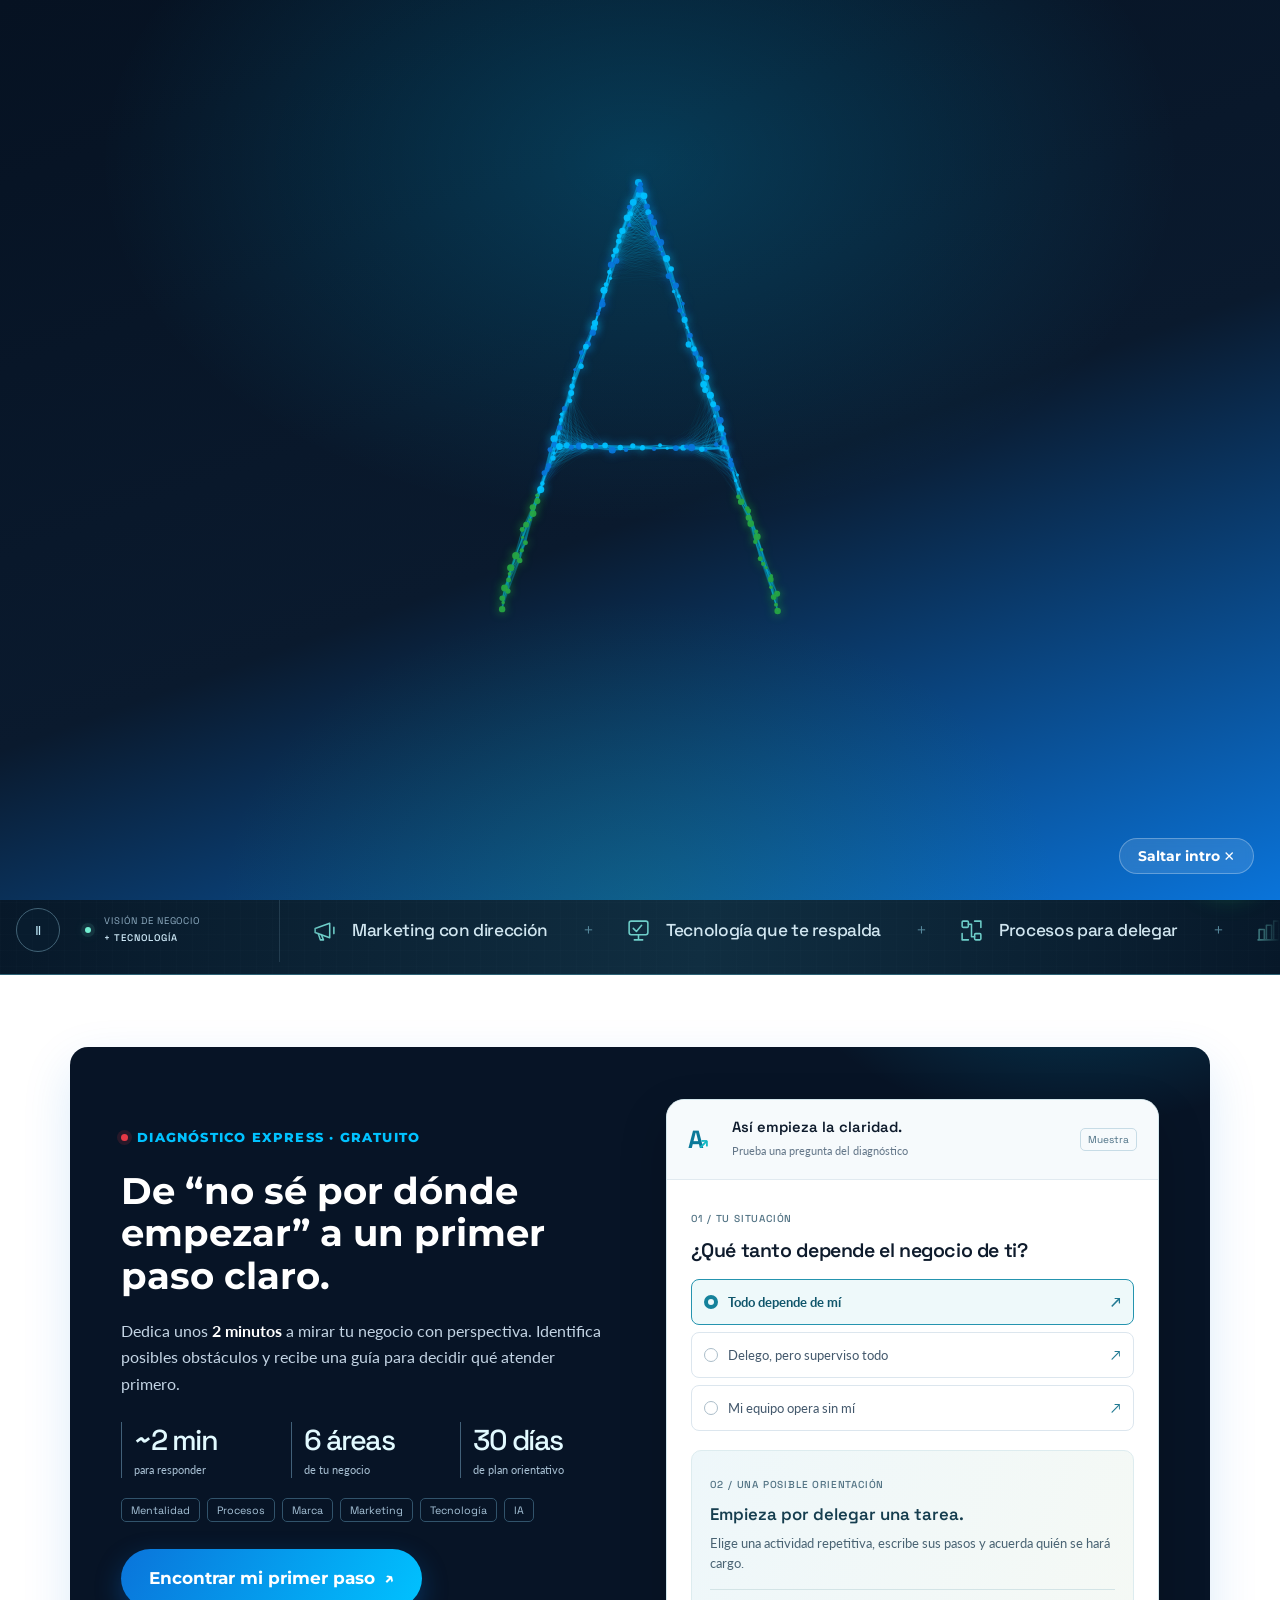
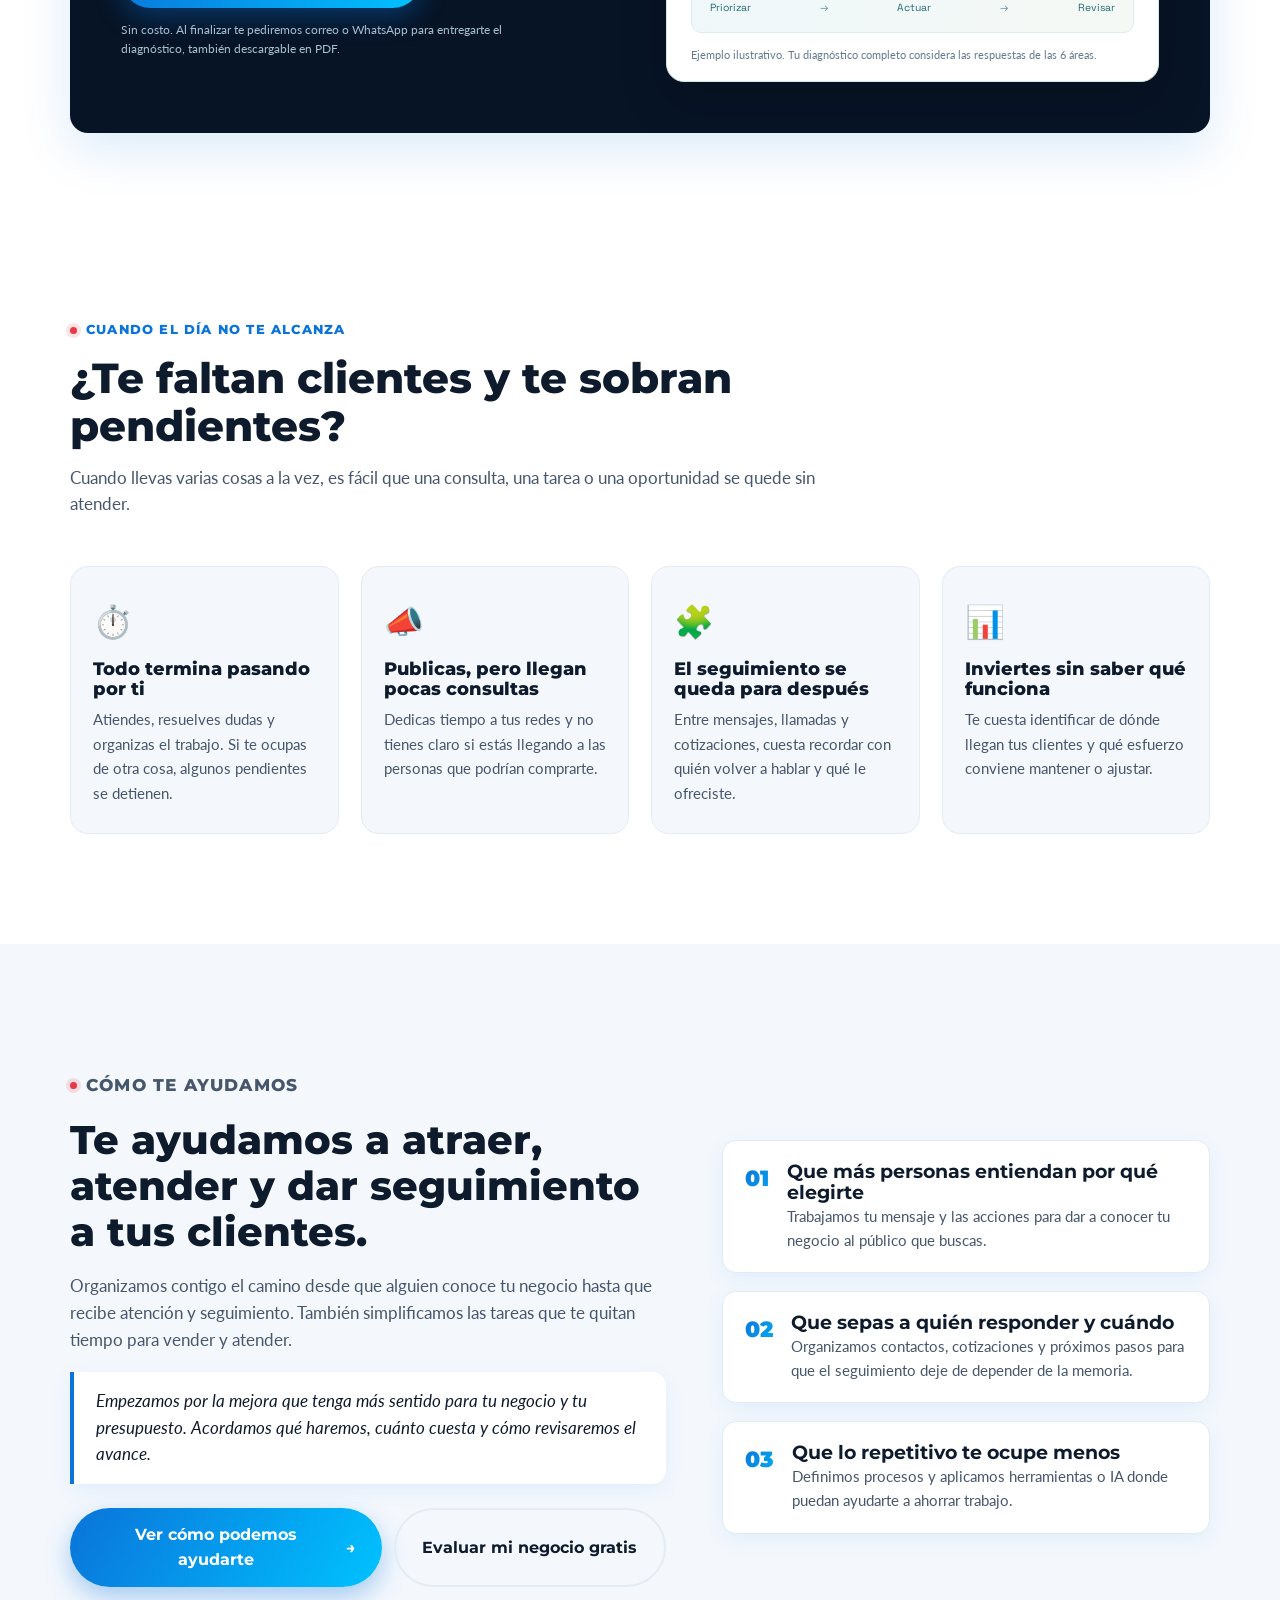
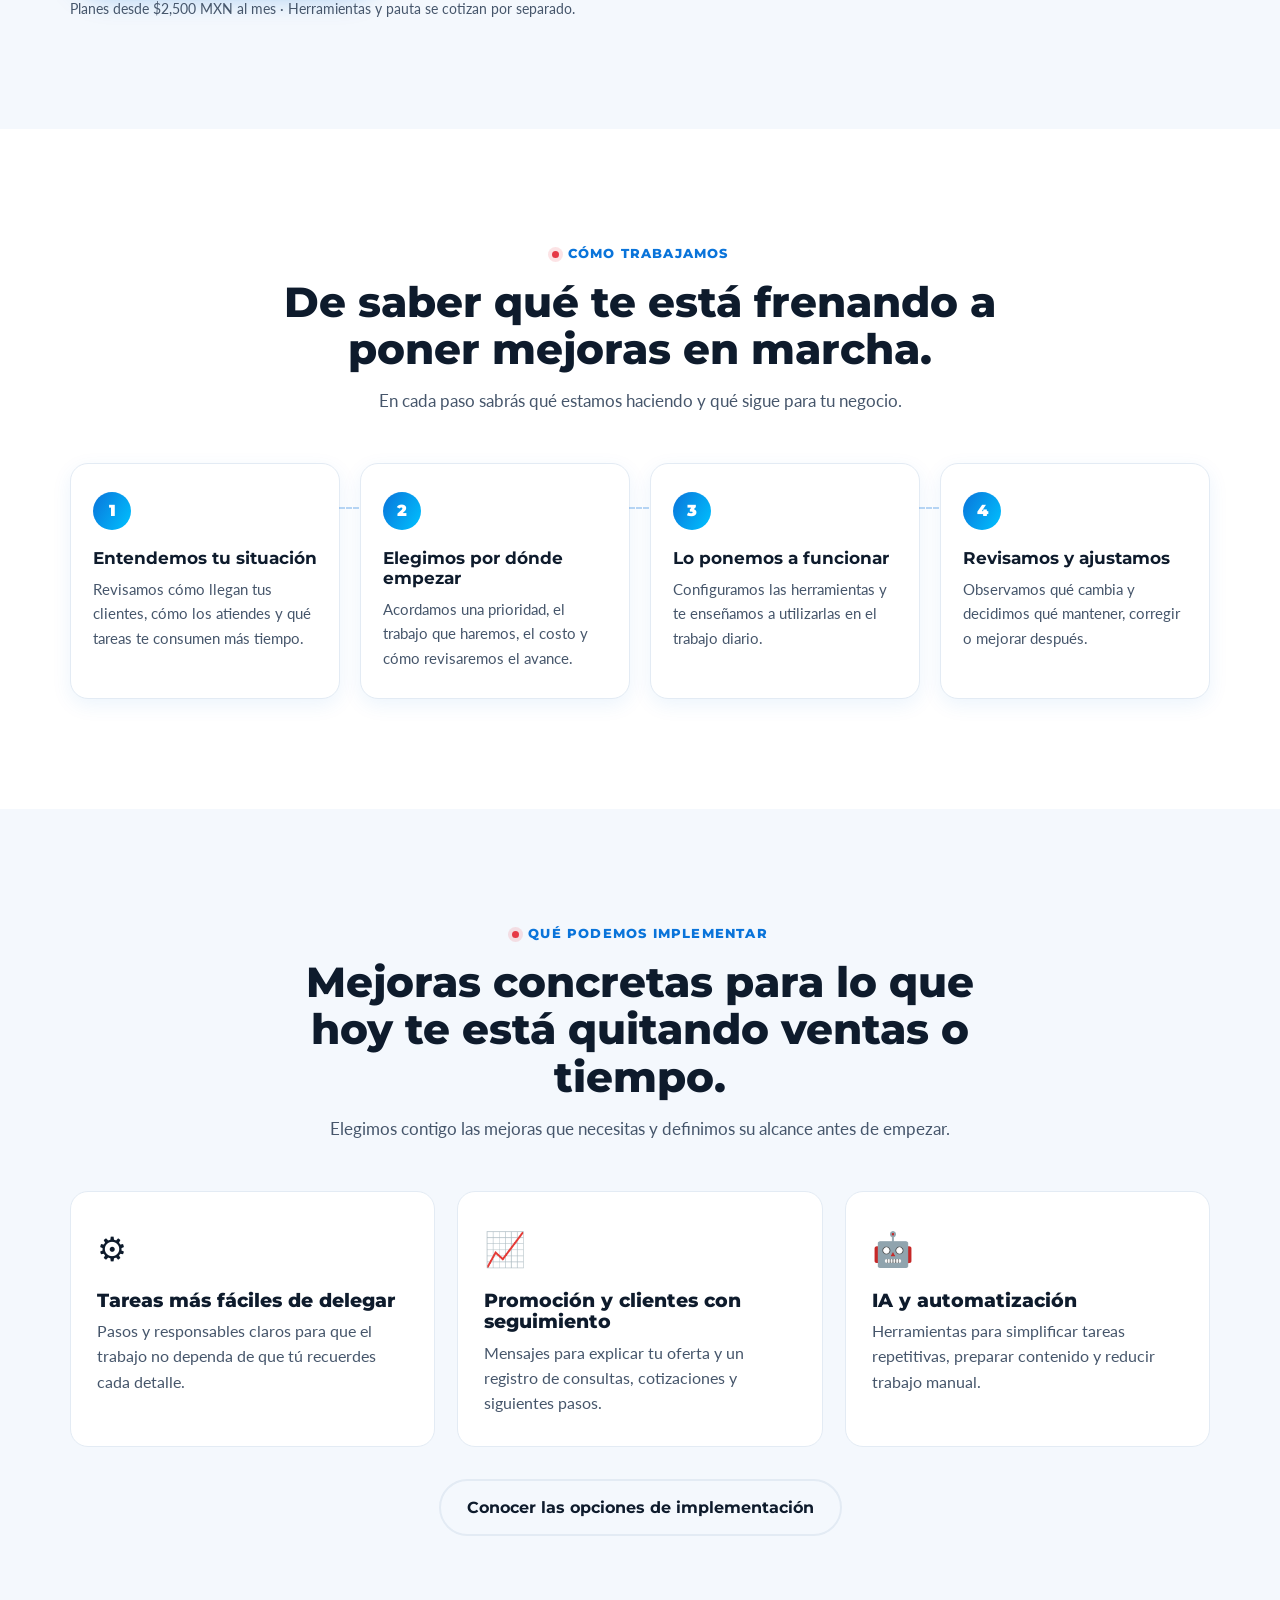
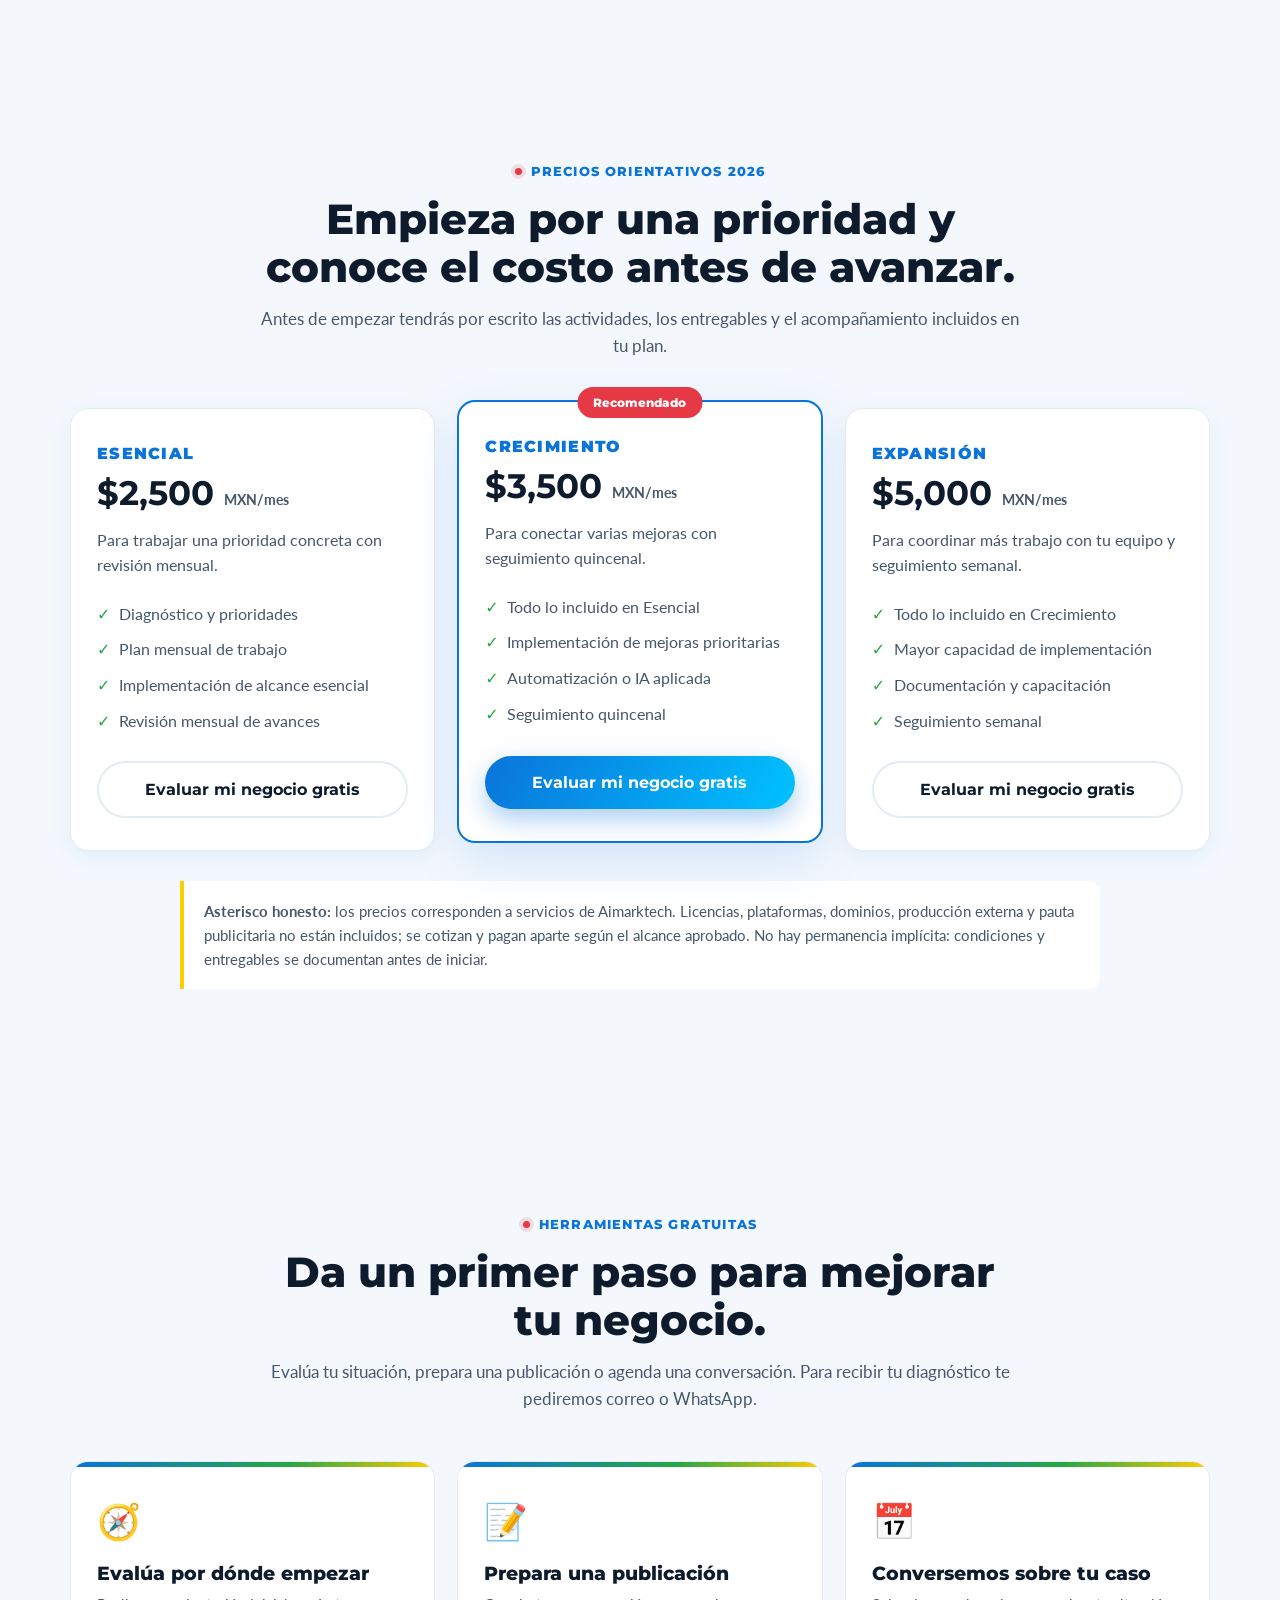
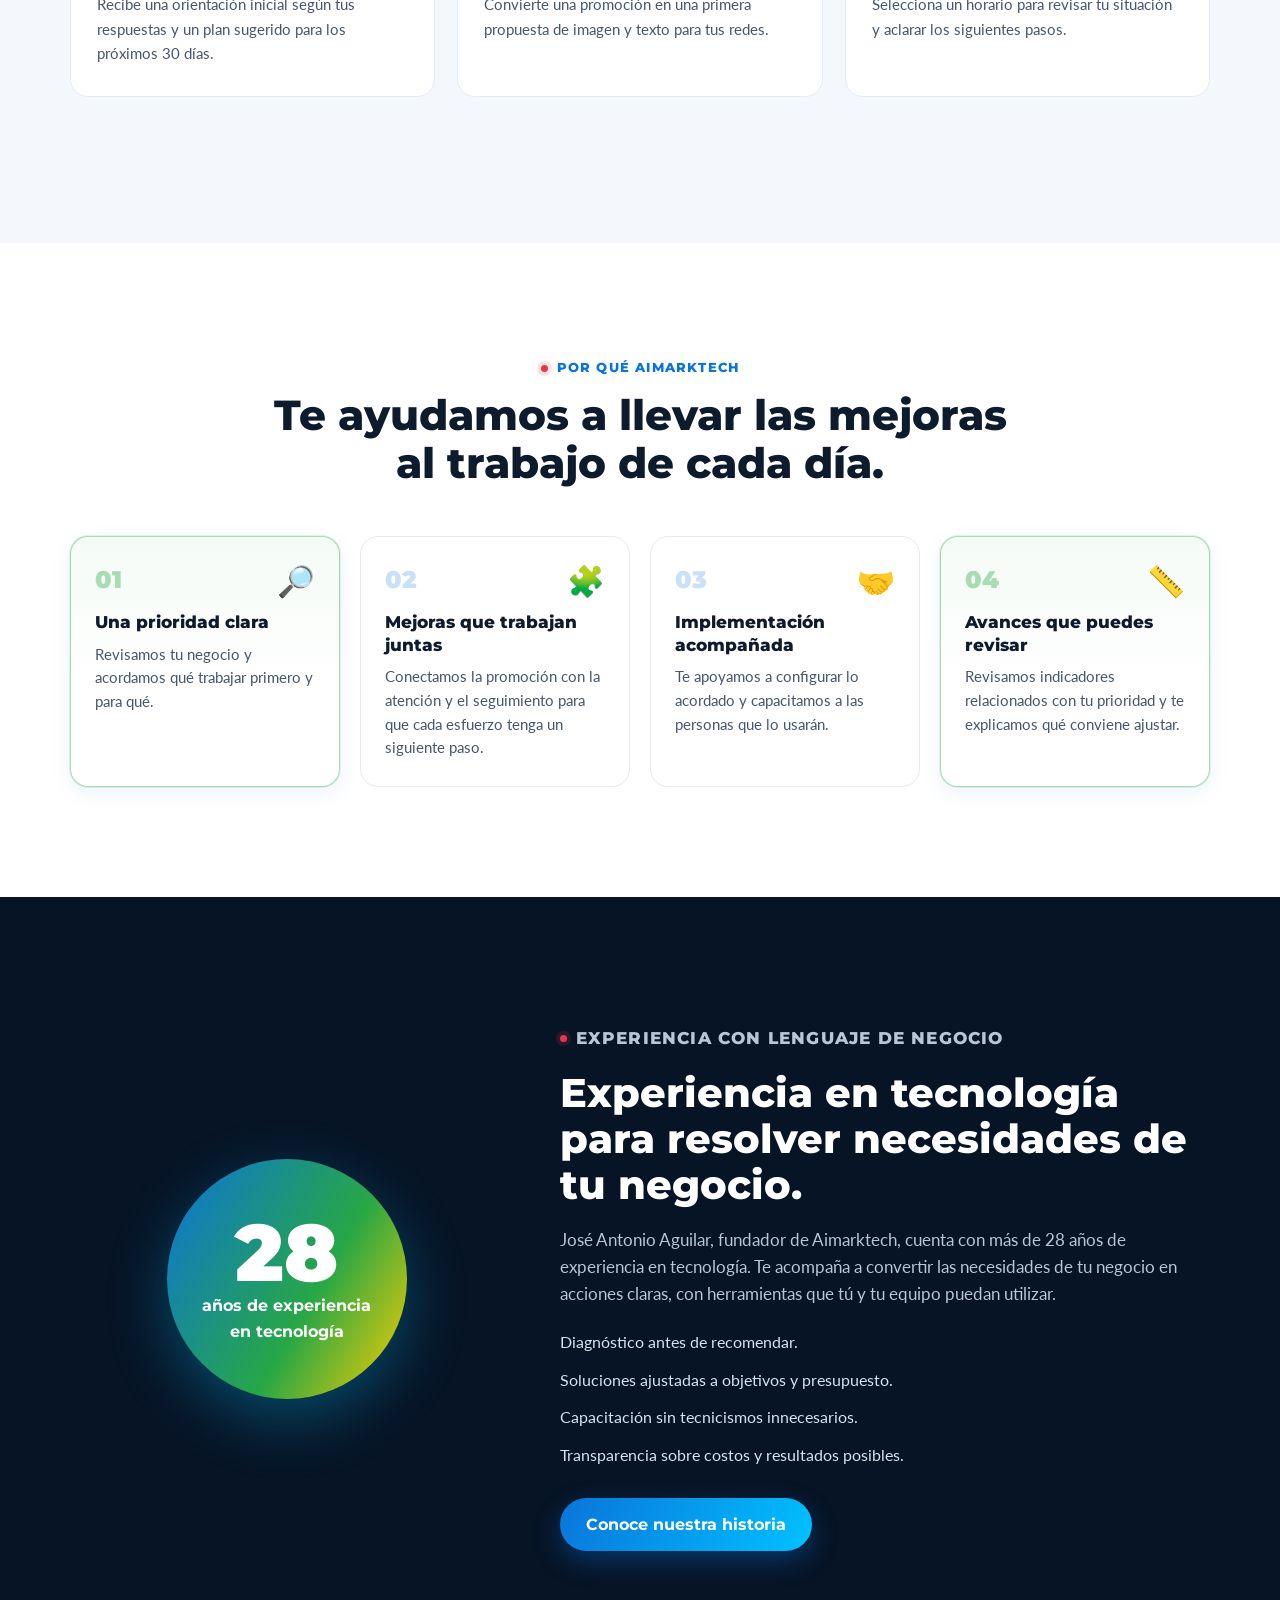
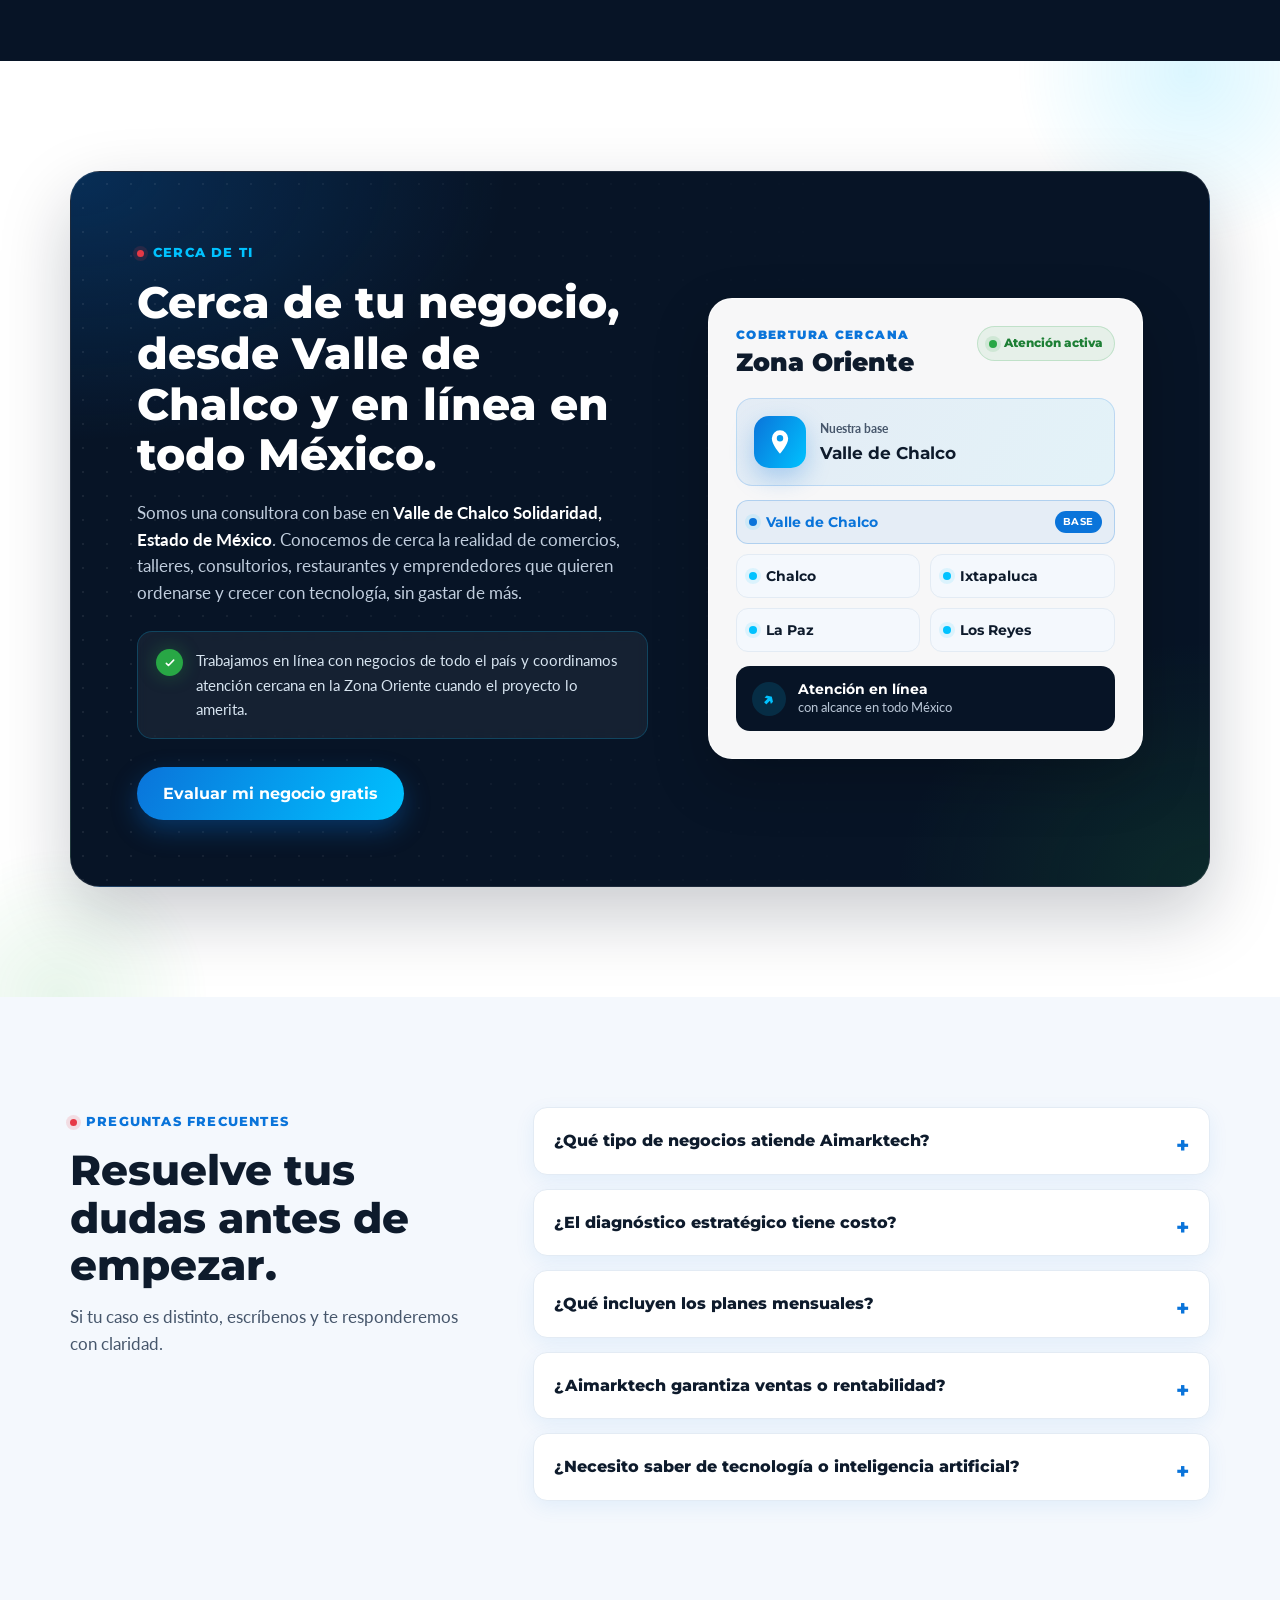
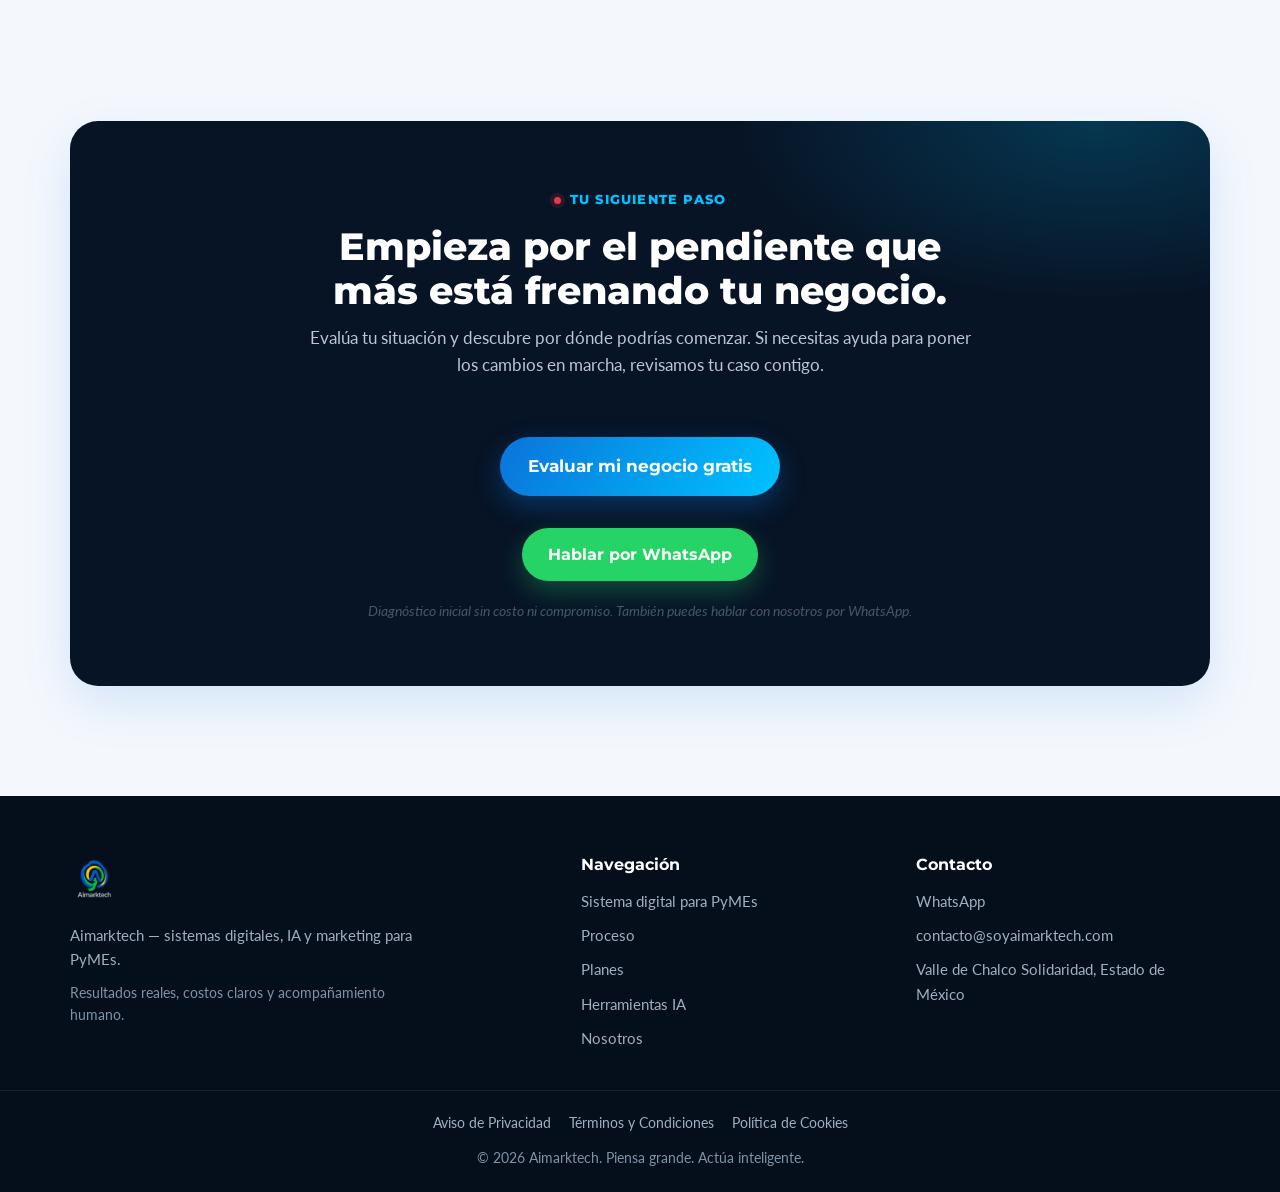
==== commit d5f09a4d: "Present business pains, service value and express diagnosis" ====
--- a/index.html
+++ b/index.html
@@ -27,10 +27,10 @@
   <link rel="icon" type="image/png" href="assets/logo.png" />
   <link rel="preconnect" href="https://fonts.googleapis.com" />
   <link rel="preconnect" href="https://fonts.gstatic.com" crossorigin />
-  <link href="https://fonts.googleapis.com/css2?family=Lato:wght@400;700&family=Montserrat:wght@600;700;800;900&display=swap" rel="stylesheet" />
+  <link href="https://fonts.googleapis.com/css2?family=Lato:wght@400;700&family=Montserrat:wght@600;700;800;900&family=Space+Grotesk:wght@400;500;600;700&display=swap" rel="stylesheet" />
   <link rel="stylesheet" href="styles.css?v=20260916-1" />
   <link rel="stylesheet" href="assets/tools.css" />
-  <link rel="stylesheet" href="assets/home.css?v=20261003-1" />
+  <link rel="stylesheet" href="assets/home.css?v=20261003-2" />
 
   <script>
     (function () {
@@ -164,7 +164,7 @@
         <div class="hero-content">
           <p class="eyebrow">Para comercios y pequeños negocios de servicios</p>
           <h1 class="hero-title">Consigue más clientes <span class="grad-text">sin tener que hacerlo todo tú.</span></h1>
-          <p class="hero-sub">¿Se te va el día entre atender, publicar y responder mensajes? Te ayudamos a promocionar tu negocio, dar seguimiento a quienes te escriben y simplificar las tareas de cada día. Implementamos herramientas e inteligencia artificial contigo, paso a paso y según tu presupuesto.</p>
+          <p class="hero-sub">¿Te faltan clientes, la tecnología te frena o todo depende de ti? Conectamos marketing, soporte técnico y procesos para que puedas atender mejor y preparar tu negocio para crecer. Implementamos contigo, paso a paso y según tu presupuesto.</p>
           <div class="hero-actions">
             <a href="herramientas#diagnostico" class="btn btn-primary">Evaluar mi negocio gratis</a>
             <a id="waHero" href="#" class="btn btn-whatsapp" target="_blank" rel="noopener">Hablar por WhatsApp</a>
@@ -176,92 +176,98 @@
           </ul>
         </div>
         <div class="hero-showcase">
-          <section class="followup-demo" id="followupDemo" aria-labelledby="demoTitle">
-            <div class="demo-topline"><span class="demo-kicker">Del mensaje a la acción</span><span class="demo-example">Ejemplo ilustrativo</span></div>
-            <div class="demo-body">
-              <h2 id="demoTitle">Cada consulta,<br>un siguiente paso.</h2>
-              <div class="demo-conversation" id="demoConversation" aria-label="Ejemplo de conversación para solicitar una cita">
-                <div class="demo-message demo-message-previous" id="demoPreviousMessage" data-speaker="client">
-                  <span class="demo-label" id="demoPreviousSpeaker">Cliente</span>
-                  <p id="demoPreviousText">Hola, ¿tienen una cita para mañana por la tarde?</p>
-                </div>
-                <div class="demo-message" id="demoMessage" data-speaker="agent" aria-live="polite" aria-atomic="true">
-                  <span class="demo-label" id="demoSpeaker">Tu agente de IA</span>
-                  <p id="demoMessageText">¡Hola! Tenemos 4:00 o 6:00 p. m. ¿Qué horario prefieres?</p>
+          <section class="business-stories" id="businessStories" aria-labelledby="storiesTitle">
+            <div class="stories-topline"><span class="signal-dot" aria-hidden="true"></span><h2 id="storiesTitle">Tu negocio puede avanzar.</h2><span class="stories-coordinate" aria-hidden="true">AMK / 01</span></div>
+            <div class="story-slides" id="storySlides" aria-live="polite" aria-atomic="true">
+              <article class="story-slide is-active" id="business-story-0" data-story-panel aria-hidden="false" aria-label="1 de 4: Marketing estratégico">
+                <div class="story-service"><span class="story-icon"><svg viewBox="0 0 24 24" fill="none" stroke="currentColor" stroke-width="1.5" stroke-linecap="round" stroke-linejoin="round" aria-hidden="true"><path d="m3 10 14-5v14L3 14z"/><path d="m6 15 2 6h3l-2-5M21 9v6"/></svg></span><span>Marketing estratégico</span><span class="story-number">01<span> / 04</span></span></div>
+                <p class="story-label">Lo que te frena</p>
+                <h3>Publico y pago anuncios. Pero llegan pocas consultas.</h3>
+                <div class="story-action"><span class="story-node" aria-hidden="true">↳</span><div><p class="story-label">Así te ayudamos</p><p>Afinamos tu mensaje, tus campañas y el seguimiento de quienes se interesan.</p></div></div>
+                <div class="story-value"><span class="story-value-icon" aria-hidden="true">↗</span><div><p class="story-label">El valor para ti</p><h4>Promoción con dirección.</h4><p>Saber a quién llegar, qué decir y qué acciones vale la pena mantener.</p></div></div>
+              </article>
+              <article class="story-slide" id="business-story-1" data-story-panel aria-hidden="true" aria-label="2 de 4: Soporte técnico">
+                <div class="story-service"><span class="story-icon"><svg viewBox="0 0 24 24" fill="none" stroke="currentColor" stroke-width="1.5" stroke-linecap="round" stroke-linejoin="round" aria-hidden="true"><rect x="3" y="3" width="18" height="13" rx="2"/><path d="M8 21h8M12 16v5m-5-11 3 3 5-6"/></svg></span><span>Soporte técnico</span><span class="story-number">02<span> / 04</span></span></div>
+                <p class="story-label">Lo que te frena</p>
+                <h3>Cuando falla la tecnología, mi negocio se detiene.</h3>
+                <div class="story-action"><span class="story-node" aria-hidden="true">↳</span><div><p class="story-label">Así te ayudamos</p><p>Revisamos tus equipos y herramientas, resolvemos fallas y prevenimos problemas recurrentes.</p></div></div>
+                <div class="story-value"><span class="story-value-icon" aria-hidden="true">↗</span><div><p class="story-label">El valor para ti</p><h4>Volver a trabajar con tranquilidad.</h4><p>Tener apoyo para resolver lo técnico y concentrarte en atender tu negocio.</p></div></div>
+              </article>
+              <article class="story-slide" id="business-story-2" data-story-panel aria-hidden="true" aria-label="3 de 4: Procesos + automatización">
+                <div class="story-service"><span class="story-icon"><svg viewBox="0 0 24 24" fill="none" stroke="currentColor" stroke-width="1.5" stroke-linecap="round" stroke-linejoin="round" aria-hidden="true"><rect x="3" y="3" width="6" height="6" rx="1"/><rect x="15" y="15" width="6" height="6" rx="1"/><path d="M15 3h6v6M3 15v6h6M9 6h3v12h3"/></svg></span><span>Procesos + automatización</span><span class="story-number">03<span> / 04</span></span></div>
+                <p class="story-label">Lo que te frena</p>
+                <h3>Si no lo hago yo, se queda pendiente.</h3>
+                <div class="story-action"><span class="story-node" aria-hidden="true">↳</span><div><p class="story-label">Así te ayudamos</p><p>Definimos pasos y responsables. Simplificamos tareas repetitivas con herramientas e IA cuando aporta valor.</p></div></div>
+                <div class="story-value"><span class="story-value-icon" aria-hidden="true">↗</span><div><p class="story-label">El valor para ti</p><h4>Dejar de cargar con todo.</h4><p>Que tu equipo sepa qué hacer y el trabajo dependa menos de tu memoria.</p></div></div>
+              </article>
+              <article class="story-slide" id="business-story-3" data-story-panel aria-hidden="true" aria-label="4 de 4: Escalamiento empresarial">
+                <div class="story-service"><span class="story-icon"><svg viewBox="0 0 24 24" fill="none" stroke="currentColor" stroke-width="1.5" stroke-linecap="round" stroke-linejoin="round" aria-hidden="true"><path d="M3 21V11h5v10M10 21V7h5v14M17 21V3h5v18M2 21h21"/></svg></span><span>Escalamiento empresarial</span><span class="story-number">04<span> / 04</span></span></div>
+                <p class="story-label">Lo que te frena</p>
+                <h3>Quiero crecer, pero el desorden ya me está rebasando.</h3>
+                <div class="story-action"><span class="story-node" aria-hidden="true">↳</span><div><p class="story-label">Así te ayudamos</p><p>Detectamos qué te limita y ordenamos procesos, tecnología e indicadores antes de dar el siguiente paso.</p></div></div>
+                <div class="story-value"><span class="story-value-icon" aria-hidden="true">↗</span><div><p class="story-label">El valor para ti</p><h4>Crecer sobre una base más sólida.</h4><p>Tener prioridades claras y una operación preparada para atender más trabajo.</p></div></div>
+              </article>
+            </div>
+            <div class="story-tabs" role="group" aria-label="Elige lo que hoy te preocupa" hidden>
+              <button type="button" class="story-tab" data-story-index="0" aria-controls="business-story-0" aria-pressed="true"><span>01</span>Vender</button>
+              <button type="button" class="story-tab" data-story-index="1" aria-controls="business-story-1" aria-pressed="false"><span>02</span>Soporte</button>
+              <button type="button" class="story-tab" data-story-index="2" aria-controls="business-story-2" aria-pressed="false"><span>03</span>Delegar</button>
+              <button type="button" class="story-tab" data-story-index="3" aria-controls="business-story-3" aria-pressed="false"><span>04</span>Crecer</button>
+            </div>
+            <div class="stories-footer"><a href="#diagnostico-cta">Encontrar mi prioridad <span aria-hidden="true">↗</span></a><button type="button" id="storyPlay" aria-controls="storySlides" hidden><span id="storyPlayIcon" aria-hidden="true">▶</span><span id="storyPlayLabel">Ver presentación</span></button></div>
+          </section>
+          <p class="demo-caption">Un punto de partida distinto para cada negocio. Lo definimos contigo.</p>
+        </div>
+      </div>
+    </section>
+
+    <section class="marquee value-marquee" id="valueMarquee" aria-label="Lo que conectamos para tu negocio">
+      <div class="value-signature" aria-hidden="true"><span class="signal-dot"></span><span>VISIÓN DE NEGOCIO<br><strong>+ TECNOLOGÍA</strong></span></div>
+      <div class="value-window">
+        <div class="marquee-track">
+          <div class="value-group">
+            <span class="value-item"><svg viewBox="0 0 24 24" fill="none" stroke="currentColor" stroke-width="1.5" stroke-linecap="round" stroke-linejoin="round" aria-hidden="true"><path d="m3 10 14-5v14L3 14z"/><path d="m6 15 2 6h3l-2-5M21 9v6"/></svg><span>Marketing con dirección</span><i aria-hidden="true">+</i></span>
+            <span class="value-item"><svg viewBox="0 0 24 24" fill="none" stroke="currentColor" stroke-width="1.5" stroke-linecap="round" stroke-linejoin="round" aria-hidden="true"><rect x="3" y="3" width="18" height="13" rx="2"/><path d="M8 21h8M12 16v5m-5-11 3 3 5-6"/></svg><span>Tecnología que te respalda</span><i aria-hidden="true">+</i></span>
+            <span class="value-item"><svg viewBox="0 0 24 24" fill="none" stroke="currentColor" stroke-width="1.5" stroke-linecap="round" stroke-linejoin="round" aria-hidden="true"><rect x="3" y="3" width="6" height="6" rx="1"/><rect x="15" y="15" width="6" height="6" rx="1"/><path d="M15 3h6v6M3 15v6h6M9 6h3v12h3"/></svg><span>Procesos para delegar</span><i aria-hidden="true">+</i></span>
+            <span class="value-item"><svg viewBox="0 0 24 24" fill="none" stroke="currentColor" stroke-width="1.5" stroke-linecap="round" stroke-linejoin="round" aria-hidden="true"><path d="M3 21V11h5v10M10 21V7h5v14M17 21V3h5v18M2 21h21"/></svg><span>Crecer con una base sólida</span><i aria-hidden="true">+</i></span>
+          </div>
+          <div class="value-group" aria-hidden="true">
+            <span class="value-item"><svg viewBox="0 0 24 24" fill="none" stroke="currentColor" stroke-width="1.5" stroke-linecap="round" stroke-linejoin="round" aria-hidden="true"><path d="m3 10 14-5v14L3 14z"/><path d="m6 15 2 6h3l-2-5M21 9v6"/></svg><span>Marketing con dirección</span><i aria-hidden="true">+</i></span>
+            <span class="value-item"><svg viewBox="0 0 24 24" fill="none" stroke="currentColor" stroke-width="1.5" stroke-linecap="round" stroke-linejoin="round" aria-hidden="true"><rect x="3" y="3" width="18" height="13" rx="2"/><path d="M8 21h8M12 16v5m-5-11 3 3 5-6"/></svg><span>Tecnología que te respalda</span><i aria-hidden="true">+</i></span>
+            <span class="value-item"><svg viewBox="0 0 24 24" fill="none" stroke="currentColor" stroke-width="1.5" stroke-linecap="round" stroke-linejoin="round" aria-hidden="true"><rect x="3" y="3" width="6" height="6" rx="1"/><rect x="15" y="15" width="6" height="6" rx="1"/><path d="M15 3h6v6M3 15v6h6M9 6h3v12h3"/></svg><span>Procesos para delegar</span><i aria-hidden="true">+</i></span>
+            <span class="value-item"><svg viewBox="0 0 24 24" fill="none" stroke="currentColor" stroke-width="1.5" stroke-linecap="round" stroke-linejoin="round" aria-hidden="true"><path d="M3 21V11h5v10M10 21V7h5v14M17 21V3h5v18M2 21h21"/></svg><span>Crecer con una base sólida</span><i aria-hidden="true">+</i></span>
+          </div>
+        </div>
+      </div>
+      <button type="button" class="value-pause" id="valuePause" aria-label="Pausar franja de valor" aria-pressed="false" hidden><span aria-hidden="true">Ⅱ</span></button>
+    </section>
+
+    <section class="section diag-band" id="diagnostico-cta">
+      <div class="container">
+        <div class="diag-band-box">
+          <div class="diag-band-text">
+            <p class="eyebrow">Diagnóstico express · gratuito</p>
+            <h2>De “no sé por dónde empezar” a un primer paso claro.</h2>
+            <p class="diagnostic-lead">Dedica unos <strong>2 minutos</strong> a mirar tu negocio con perspectiva. Identifica posibles obstáculos y recibe una guía para decidir qué atender primero.</p>
+            <div class="express-facts"><span><strong>~2 min</strong> para responder</span><span><strong>6 áreas</strong> de tu negocio</span><span><strong>30 días</strong> de plan orientativo</span></div>
+            <div class="diagnostic-areas" aria-label="Áreas que evalúa el diagnóstico"><span>Mentalidad</span><span>Procesos</span><span>Marca</span><span>Marketing</span><span>Tecnología</span><span>IA</span></div>
+            <a href="herramientas#diagnostico" class="btn btn-primary btn-lg">Encontrar mi primer paso <span aria-hidden="true">↗</span></a>
+            <p class="diagnostic-note">Sin costo. Al finalizar te pediremos correo o WhatsApp para entregarte el diagnóstico, también descargable en PDF.</p>
+          </div>
+          <section class="diagnostic-preview" aria-labelledby="expressTitle">
+            <div class="express-preview">
+              <div class="express-head"><span class="express-logo" aria-hidden="true">A<span>↗</span></span><div><p>Así empieza la claridad.</p><span>Prueba una pregunta del diagnóstico</span></div><span class="express-sample">Muestra</span></div>
+              <div class="express-question"><span class="express-step">01 / Tu situación</span><h3 id="expressTitle">¿Qué tanto depende el negocio de ti?</h3>
+                <div class="express-options" role="group" aria-label="Elige una respuesta de ejemplo" hidden>
+                  <button type="button" data-express-index="0" aria-controls="expressResult" aria-pressed="true"><span class="express-radio" aria-hidden="true"></span>Todo depende de mí<span class="express-option-arrow" aria-hidden="true">↗</span></button>
+                  <button type="button" data-express-index="1" aria-controls="expressResult" aria-pressed="false"><span class="express-radio" aria-hidden="true"></span>Delego, pero superviso todo<span class="express-option-arrow" aria-hidden="true">↗</span></button>
+                  <button type="button" data-express-index="2" aria-controls="expressResult" aria-pressed="false"><span class="express-radio" aria-hidden="true"></span>Mi equipo opera sin mí<span class="express-option-arrow" aria-hidden="true">↗</span></button>
                 </div>
               </div>
-              <div class="demo-choice-area">
-                <div id="demoChoices" hidden>
-                  <p class="demo-choice-hint">Pruébalo: elige como si fueras el cliente.</p>
-                  <div class="demo-choice-buttons" role="group" aria-label="Elegir un horario de ejemplo">
-                    <button type="button" data-demo-slot="4:00 p. m." aria-controls="demoConversation demoDetail">4:00 p. m.</button>
-                    <button type="button" data-demo-slot="6:00 p. m." aria-controls="demoConversation demoDetail">6:00 p. m.</button>
-                  </div>
-                </div>
-                <p class="demo-choice-hint" id="demoProgress" hidden>Paso 2 de 4 · El agente responde</p>
-              </div>
-              <div class="demo-detail" id="demoDetail">
-                <span class="demo-status" id="demoStatus">Atención inicial</span>
-                <h3 id="demoStepTitle">Tu agente responde</h3>
-                <p id="demoStepText">Ofrece los horarios que definiste y ayuda al cliente a elegir.</p>
-              </div>
-              <div class="demo-steps" role="group" aria-label="Etapas del ejemplo" hidden>
-                <button type="button" data-demo-step="0" aria-controls="demoConversation demoDetail" aria-pressed="false"><span>01</span>Pregunta</button>
-                <button type="button" data-demo-step="1" aria-controls="demoConversation demoDetail" aria-pressed="true"><span>02</span>Respuesta</button>
-                <button type="button" data-demo-step="2" aria-controls="demoConversation demoDetail" aria-pressed="false"><span>03</span>Elección</button>
-                <button type="button" data-demo-step="3" aria-controls="demoConversation demoDetail" aria-pressed="false"><span>04</span>Seguimiento</button>
-              </div>
-            </div>
-            <div class="demo-footer"><p>Simulación de un negocio con citas.</p><button type="button" class="demo-play" id="demoPlay" aria-controls="demoConversation demoDetail" hidden><span class="demo-play-symbol" aria-hidden="true">▶</span><span id="demoPlayLabel">Ver conversación</span></button></div>
+              <div class="express-result" id="expressResult" aria-live="polite" aria-atomic="true"><span class="express-step">02 / Una posible orientación</span><h4 id="expressResultTitle">Empieza por delegar una tarea.</h4><p id="expressResultText">Elige una actividad repetitiva, escribe sus pasos y acuerda quién se hará cargo.</p><div class="express-route" aria-hidden="true"><span>Priorizar</span><i>→</i><span>Actuar</span><i>→</i><span>Revisar</span></div></div>
+              <p class="express-disclaimer">Ejemplo ilustrativo. Tu diagnóstico completo considera las respuestas de las 6 áreas.</p>
+            </div>
           </section>
-          <p class="demo-caption">Configuramos el proceso y las herramientas según tu negocio.</p>
-        </div>
-      </div>
-    </section>
-
-    <div class="marquee" aria-hidden="true">
-      <div class="marquee-track">
-        <span>Una prioridad clara para empezar</span>
-        <span>IA para simplificar tareas</span>
-        <span>Seguimiento para tus clientes</span>
-        <span>Acompañamiento y costos claros</span>
-        <span>Una prioridad clara para empezar</span>
-        <span>IA para simplificar tareas</span>
-        <span>Seguimiento para tus clientes</span>
-        <span>Acompañamiento y costos claros</span>
-      </div>
-    </div>
-
-    <section class="section diag-band" id="diagnostico-cta">
-      <div class="container">
-        <div class="diag-band-box">
-          <div class="diag-band-text">
-            <p class="eyebrow">Punto de partida gratuito</p>
-            <h2>Descubre qué puedes mejorar primero en tu negocio.</h2>
-            <ul class="diag-band-list">
-              <li>Evaluación de 6 áreas de tu negocio</li>
-              <li>Posibles obstáculos según tus respuestas</li>
-              <li>Plan orientativo para los próximos 30 días</li>
-              <li>Resultado descargable al completar la evaluación</li>
-            </ul>
-            <a href="herramientas#diagnostico" class="btn btn-primary btn-lg">Evaluar mi negocio gratis</a>
-          </div>
-          <figure class="diagnostic-preview">
-            <div class="diagnostic-sheet">
-              <div class="diagnostic-sheet-head"><span>Aimarktech / Diagnóstico</span><span class="diagnostic-example">Ejemplo</span></div>
-              <h3>Tu próximo paso,<br>más claro.</h3>
-              <div class="diagnostic-insight"><span class="diagnostic-label">Área de oportunidad</span><p>Seguimiento de consultas</p></div>
-              <div class="diagnostic-action"><span class="diagnostic-label">Acción sugerida</span><p>Reunir contactos, pendientes y responsables en un solo registro.</p></div>
-              <p class="diagnostic-label diagnostic-plan-title">Plan orientativo · 30 días</p>
-              <ol class="diagnostic-roadmap">
-                <li><span>Semana 1</span>Documentar y priorizar</li>
-                <li><span>Semana 2</span>Simplificar una tarea</li>
-                <li><span>Semana 3</span>Ordenar el seguimiento</li>
-                <li><span>Semana 4</span>Medir y ajustar</li>
-              </ol>
-            </div>
-            <figcaption>Vista resumida e ilustrativa. Tu resultado dependerá de tus respuestas.</figcaption>
-          </figure>
         </div>
       </div>
     </section>
@@ -537,6 +543,6 @@
   <script src="script.js?v=20260916-1"></script>
   <script src="assets/visits.js"></script>
   <script src="assets/intro.js"></script>
-  <script src="assets/home.js?v=20261003-1"></script>
+  <script src="assets/home.js?v=20261003-2"></script>
 </body>
 </html>
--- a/assets/home.css
+++ b/assets/home.css
@@ -1,5 +1,6 @@
-/* Primera pantalla y ejemplos visuales de la portada. */
-.home-page .hero { padding: clamp(40px, 6vw, 78px) 0 64px; isolation: isolate; }
+/* Portada: situaciones de negocio, diagnóstico express y franja de valor. */
+.home-page { --font-tech: "Space Grotesk", var(--font-head); }
+.home-page .hero { padding: clamp(40px, 6vw, 78px) 0 60px; isolation: isolate; }
 .home-page .hero-bg { z-index: 0; }
 .home-page .hero-inner { grid-template-columns: minmax(0, 1.12fr) minmax(0, 1fr); gap: clamp(28px, 4vw, 52px); }
 .home-page .hero-content { min-width: 0; }
@@ -8,63 +9,101 @@
 .home-page .hero-trust li:first-child { padding-left: 0; }
 .home-page .hero-trust strong { font-size: 1.2rem; }
 .hero-showcase { position: relative; min-width: 0; }
-.hero-showcase::before { content: ""; position: absolute; inset: -28px -20px 20px; z-index: -1; background: radial-gradient(ellipse, rgba(0,194,255,.18), transparent 70%); }
-.followup-demo { background: #fff; border: 1px solid #dce7f3; border-radius: 24px; box-shadow: 0 24px 64px rgba(10,70,125,.13); overflow: hidden; }
-.demo-topline { display: flex; flex-wrap: wrap; justify-content: space-between; align-items: center; gap: 8px; padding: 17px 24px; border-bottom: 1px solid var(--line); }
-.demo-kicker { font-size: .72rem; font-family: var(--font-head); font-weight: 800; text-transform: uppercase; letter-spacing: .055em; color: #0763ae; }
-.demo-example { font-size: .75rem; color: var(--ink-soft); }
-.demo-body { padding: 24px 26px 16px; background: radial-gradient(ellipse at 100% 0%, rgba(0,194,255,.07), transparent 60%); }
-.demo-body h2 { font-size: clamp(1.25rem, 2vw, 1.5rem); line-height: 1.22; letter-spacing: -.5px; margin-bottom: 20px; }
-.demo-conversation { display: flex; flex-direction: column; gap: 10px; min-height: 204px; }
-.demo-message { max-width: 92%; align-self: flex-start; border-radius: 15px 15px 15px 3px; background: #eff7ff; padding: 13px 16px; }
-.demo-message[data-speaker="agent"] { align-self: flex-end; border-radius: 15px 15px 3px 15px; background: #eaf5f3; }
-.demo-label { display: block; color: #416077; font-size: .75rem; font-weight: 700; margin-bottom: 6px; }
-.demo-message[data-speaker="agent"] .demo-label { color: #176453; }
-.demo-message p { font-size: .94rem; line-height: 1.5; }
-.demo-message-previous p { color: var(--ink-soft); font-size: .86rem; }
-.demo-choice-area { min-height: 94px; padding: 12px 0; }
-.demo-choice-hint { font-size: .75rem; color: var(--ink-soft); line-height: 1.5; }
-.demo-choice-buttons { display: flex; flex-wrap: wrap; gap: 8px; margin-top: 8px; }
-.demo-choice-buttons button { min-height: 40px; border: 1px solid #b3d8ec; border-radius: 50px; padding: 7px 15px; background: #fff; color: #075fa9; font: 700 .82rem var(--font-body); cursor: pointer; }
-.demo-choice-buttons button:hover { background: #eff7ff; border-color: var(--blue); }
-.demo-detail { min-height: 132px; padding: 13px 16px; border-left: 3px solid var(--cyan); background: #f7fafc; border-radius: 0 12px 12px 0; }
-.demo-status { display: inline-block; margin-bottom: 8px; color: #086685; font-size: .72rem; font-weight: 700; }
-.demo-detail h3 { font-size: .96rem; margin-bottom: 7px; line-height: 1.35; }
-.demo-detail p { font-size: .9rem; line-height: 1.55; color: var(--ink-soft); white-space: pre-line; }
-.demo-steps { display: grid; grid-template-columns: 1fr 1fr 1fr 1.3fr; gap: 8px; margin-top: 16px; }
-.followup-demo [hidden] { display: none !important; }
-.demo-steps button { border: 0; border-top: 3px solid var(--line); background: transparent; color: var(--ink-soft); text-align: left; font: 700 .76rem/1.4 var(--font-body); padding: 10px 0 4px; min-height: 52px; cursor: pointer; transition: border-color .2s ease, color .2s ease; }
-.demo-steps button span { display: block; font-size: .7rem; font-weight: 400; margin-bottom: 2px; }
-.demo-steps button[aria-pressed="true"] { border-top-color: var(--blue); color: #075fa9; }
-.demo-steps button:hover { color: var(--blue); }
-.demo-footer { display: flex; align-items: center; justify-content: space-between; flex-wrap: wrap; gap: 12px; padding: 15px 24px; border-top: 1px solid var(--line); }
-.demo-footer p { color: var(--ink-soft); font-size: .75rem; flex: 1 1 140px; }
-.demo-play { display: inline-flex; align-items: center; justify-content: center; gap: 8px; min-width: 144px; min-height: 44px; padding: 10px 15px; border: 0; border-radius: 50px; background: #086ec4; color: #fff; font: 700 .78rem var(--font-body); cursor: pointer; }
-.demo-play:hover { background: #055ca5; }
-.demo-play-symbol { font-size: .68rem; }
-.demo-caption { font-size: .78rem; color: var(--ink-soft); text-align: center; margin: 14px 8px 0; }
-.followup-demo button:focus-visible, .home-page .nav a:focus-visible, .home-page .nav-toggle:focus-visible { outline: 3px solid #095ca9; outline-offset: 4px; }
-.demo-detail.is-entering, .demo-message.is-entering { animation: demo-enter .35s ease both; }
-@keyframes demo-enter { from { opacity: .35; transform: translateY(7px); } to { opacity: 1; transform: translateY(0); } }
+.hero-showcase::before { content: ""; position: absolute; inset: 0 -30px -10px; z-index: -1; background: radial-gradient(ellipse, #b3eaff, transparent 70%); }
+.business-stories { color: #fff; border: 1px solid #254e6c; border-radius: 22px; background: radial-gradient(ellipse at 100% 0, #113b54 0, transparent 55%), #091c2e; box-shadow: 0 24px 60px #0a467d26; overflow: hidden; }
+.stories-topline { display: flex; align-items: center; gap: 9px; padding: 18px 24px; border-bottom: 1px solid #ffffff16; }
+.signal-dot { flex: 0 0 auto; width: 6px; height: 6px; border-radius: 50%; background: #73efd2; box-shadow: 0 0 0 4px #73efd217, 0 0 12px #73efd24d; }
+.stories-topline h2 { font: 500 .8rem var(--font-tech); letter-spacing: .02em; color: #d4e6f3; }
+.stories-coordinate { margin-left: auto; font: .63rem var(--font-tech); color: #8eabc3; letter-spacing: .08em; white-space: nowrap; }
+.story-slides { display: grid; }
+.story-slide { grid-area: 1 / 1; visibility: hidden; opacity: 0; padding: 23px 26px 22px; }
+.story-slide.is-active { visibility: visible; opacity: 1; }
+.story-slide.is-entering { animation: story-enter .4s ease both; }
+.story-service { display: flex; align-items: center; gap: 9px; color: #a7dfee; font: 500 .77rem var(--font-tech); margin-bottom: 22px; }
+.story-icon { display: grid; place-items: center; width: 32px; height: 32px; border-radius: 9px; background: #00c2ff12; border: 1px solid #6ddcff25; flex: 0 0 auto; }
+.story-icon svg { width: 20px; height: 20px; }
+.story-number { margin-left: auto; color: #fff; font-size: .9rem; white-space: nowrap; }
+.story-number span { color: #7e9db6; font-size: .7rem; }
+.story-label { font: 500 .64rem var(--font-tech); letter-spacing: .11em; text-transform: uppercase; color: #9bb7cb; margin-bottom: 8px; }
+.story-slide h3 { font: 500 clamp(1.4rem, 2.3vw, 1.85rem)/1.16 var(--font-tech); letter-spacing: -.055em; color: #fff; min-height: 3.5em; max-width: 390px; }
+.story-action { display: flex; align-items: flex-start; gap: 12px; padding: 20px 0; }
+.story-node { color: #55c7f3; font: 1.5rem var(--font-tech); line-height: 1.1; }
+.story-action > div { min-width: 0; }
+.story-action p:last-child { font-size: .91rem; line-height: 1.55; color: #cbdbe7; }
+.story-value { display: flex; gap: 13px; padding: 18px; border: 1px solid #5de3c831; border-radius: 12px; background: linear-gradient(120deg, #49d3af12, #5ccefa09); }
+.story-value-icon { flex: 0 0 auto; color: #75f0d1; font: 1.5rem var(--font-tech); }
+.story-value .story-label { color: #7ce5d0; margin-bottom: 6px; }
+.story-value h4 { color: #fff; font: 600 1.02rem/1.3 var(--font-tech); margin-bottom: 6px; }
+.story-value p:last-child { color: #c5dbdf; font-size: .81rem; line-height: 1.5; }
+.story-tabs { display: grid; grid-template-columns: repeat(4, minmax(0, 1fr)); gap: 8px; padding: 0 26px 18px; }
+.story-tab { position: relative; color: #9cb4c7; background: transparent; border: 0; border-top: 2px solid #264256; padding: 9px 0 3px; text-align: left; font: 500 .75rem var(--font-tech); min-height: 49px; cursor: pointer; }
+.story-tab span { display: block; color: #7492ab; font-size: .62rem; margin-bottom: 3px; }
+.story-tab[aria-pressed="true"] { color: #fff; border-color: #50ccee; }
+.story-tab:hover { color: #fff; }
+.is-playing .story-tab[aria-pressed="true"]::after { content: ""; position: absolute; left: 0; top: -2px; height: 2px; width: 100%; background: #a8ffe6; transform-origin: left; animation: story-progress 12s linear; }
+.stories-footer { border-top: 1px solid #ffffff16; display: flex; flex-wrap: wrap; justify-content: space-between; align-items: center; gap: 12px; padding: 13px 24px; }
+.stories-footer a { color: #91e6fb; font: 500 .79rem var(--font-tech); padding-block: 10px; }
+.stories-footer a span { margin-left: 4px; }
+.stories-footer button { border: 1px solid #466378; background: #ffffff07; border-radius: 7px; padding: 10px 12px; min-width: 140px; min-height: 44px; color: #e9f5ff; font: .74rem var(--font-tech); cursor: pointer; }
+#storyPlayIcon { margin-right: 7px; font-size: .65rem; }
+.stories-footer button:hover { background: #ffffff12; }
+.demo-caption { font-size: .76rem; color: var(--ink-soft); text-align: center; margin: 14px 8px 0; }
+.home-page [hidden] { display: none !important; }
+.business-stories :is(button, a):focus-visible { outline: 2px solid #9cffe6; outline-offset: 4px; }
+.express-options button:focus-visible, .home-page .nav a:focus-visible, .home-page .nav-toggle:focus-visible { outline: 3px solid #095ca9; outline-offset: 3px; }
+@keyframes story-enter { from { opacity: .25; transform: translateY(6px); } to { opacity: 1; transform: translateY(0); } }
+@keyframes story-progress { from { transform: scaleX(0); } to { transform: scaleX(1); } }
 
-/* Una muestra legible del entregable, también en móvil. */
-.home-page .diag-band-box { grid-template-columns: minmax(0, 1.05fr) minmax(0, 1fr); gap: clamp(28px, 5vw, 64px); }
-.diagnostic-preview { min-width: 0; margin: 0; }
-.diagnostic-sheet { position: relative; padding: 25px 28px; background: #fff; color: var(--ink); border-radius: 16px; box-shadow: 0 18px 40px rgba(0,0,0,.15); border-top: 4px solid var(--cyan); }
-.diagnostic-sheet-head { display: flex; flex-wrap: wrap; align-items: center; justify-content: space-between; gap: 8px; padding-bottom: 16px; margin-bottom: 20px; border-bottom: 1px solid var(--line); color: var(--ink-soft); font-size: .72rem; }
-.diagnostic-example { border-radius: 5px; padding: 3px 7px; background: #eff7ff; color: #075fa9; font-weight: 700; }
-.diagnostic-sheet h3 { font-size: 1.4rem; line-height: 1.25; margin-bottom: 22px; }
-.diagnostic-label { display: block; font-size: .7rem; font-family: var(--font-head); font-weight: 700; text-transform: uppercase; letter-spacing: .055em; color: var(--ink-soft); margin-bottom: 5px; }
-.diagnostic-insight { border-left: 3px solid #e5af06; padding: 3px 0 3px 12px; margin-bottom: 18px; }
-.diagnostic-insight p { font-weight: 700; font-size: .97rem; }
-.diagnostic-action p { font-size: .9rem; line-height: 1.5; }
-.diagnostic-plan-title { margin-top: 23px; }
-.diagnostic-roadmap { list-style: none; margin-top: 12px; display: grid; gap: 0; }
-.diagnostic-roadmap li { position: relative; margin-left: 4px; padding: 0 0 13px 17px; border-left: 1px solid #c7dfed; font-size: .81rem; line-height: 1.4; }
-.diagnostic-roadmap li::before { content: ""; width: 7px; height: 7px; position: absolute; left: -4px; top: 4px; background: #0788c2; border-radius: 50%; }
-.diagnostic-roadmap li:last-child { padding-bottom: 0; border-left-color: transparent; }
-.diagnostic-roadmap span { display: inline-block; min-width: 76px; color: var(--ink-soft); font-size: .73rem; }
-.diagnostic-preview figcaption { color: #b9cde1; font-size: .75rem; line-height: 1.5; text-align: center; margin: 14px 8px 0; }
+/* Una cinta continua con tipografía geométrica y conectores, a ritmo de lectura. */
+.home-page .value-marquee { position: relative; display: flex; align-items: center; gap: 0; padding: 0; min-height: 90px; background: linear-gradient(100deg, #071829, #102e41 55%, #071829); border-block: 1px solid #2c6174; }
+.value-marquee::before { content: ""; position: absolute; inset: 0; pointer-events: none; opacity: .18; background-image: linear-gradient(#a9e7ff12 1px, transparent 1px), linear-gradient(90deg, #a9e7ff12 1px, transparent 1px); background-size: 16px 16px; }
+.value-signature { display: flex; gap: 13px; align-items: center; flex: 0 0 220px; padding: 14px 25px; border-right: 1px solid #b4eaff23; color: #8dabc0; font: .6rem/1.8 var(--font-tech); letter-spacing: .1em; z-index: 1; }
+.value-signature strong { color: #d6f1ff; font-weight: 500; }
+.value-window { overflow: hidden; min-width: 0; flex: 1; mask-image: linear-gradient(90deg, transparent, #000 40px, #000 calc(100% - 40px), transparent); }
+.home-page .value-marquee .marquee-track { gap: 0; animation: scroll 48s linear infinite; }
+.value-group { display: flex; flex-shrink: 0; align-items: center; }
+.home-page .value-item { display: flex; align-items: center; gap: 15px; padding: 24px 0 24px 32px; white-space: nowrap; }
+.home-page .value-item > span { font: 500 1.08rem var(--font-tech); color: #e1f6ff; opacity: 1; letter-spacing: -.02em; }
+.value-item svg { width: 25px; height: 25px; color: #77ddd6; }
+.value-item i { font: 300 1.1rem var(--font-tech); color: #5e93a6; margin-left: 20px; font-style: normal; }
+.value-pause { position: relative; order: -1; flex: 0 0 44px; height: 44px; margin: 0 0 0 16px; border: 1px solid #416275; border-radius: 50%; background: #081c2e; color: #bde7f7; cursor: pointer; }
+.value-pause:focus-visible { outline: 2px solid #8cffe3; outline-offset: 3px; }
+.value-marquee:hover .marquee-track, .value-marquee:focus-within .marquee-track, .value-marquee[data-paused="true"] .marquee-track { animation-play-state: paused; }
+
+/* El diagnóstico ofrece una muestra del razonamiento, sin simular un resultado completo. */
+.home-page .diag-band-box { grid-template-columns: minmax(0, 1fr) minmax(0, 1fr); gap: clamp(28px, 4vw, 56px); }
+.diagnostic-lead { font-size: 1rem; line-height: 1.65; color: #c3d4e4; margin: 21px 0; max-width: 490px; }
+.diagnostic-lead strong { color: #fff; }
+.express-facts { display: grid; grid-template-columns: repeat(3, minmax(0, 1fr)); gap: 15px; margin: 25px 0 20px; }
+.express-facts > span { font-size: .7rem; line-height: 1.45; color: #a9c1d4; border-left: 1px solid #416078; padding-left: 12px; }
+.express-facts strong { display: block; font: 500 1.8rem var(--font-tech); letter-spacing: -.05em; color: #e2faff; margin-bottom: 4px; }
+.diagnostic-areas { display: flex; flex-wrap: wrap; gap: 7px; margin-bottom: 27px; }
+.diagnostic-areas span { border: 1px solid #31536b; border-radius: 5px; padding: 4px 9px; color: #a7c3d8; font: .67rem var(--font-tech); }
+.diagnostic-note { font-size: .72rem; line-height: 1.6; color: #a8bfd1; margin-top: 13px; max-width: 420px; }
+.diagnostic-preview { min-width: 0; }
+.express-preview { overflow: hidden; background: #fff; border: 1px solid #d3e6ec; border-radius: 18px; color: var(--ink); box-shadow: 0 20px 48px #0003; }
+.express-head { display: flex; gap: 12px; align-items: center; border-bottom: 1px solid #e1eaf0; padding: 18px 21px; background: #f6fafc; }
+.express-logo { flex: 0 0 32px; color: #0b7999; font: 700 1.55rem var(--font-tech); letter-spacing: -.18em; }
+.express-logo span { color: #14b8c4; font-size: 1rem; }
+.express-head p { font: 600 .92rem var(--font-tech); }
+.express-head div > span { color: #637688; font-size: .7rem; }
+.express-sample { margin-left: auto; font: .63rem var(--font-tech); color: #4c7084; padding: 4px 7px; border-radius: 5px; border: 1px solid #c7dce6; }
+.express-question { padding: 23px 24px 19px; }
+.express-step { font: 500 .63rem var(--font-tech); letter-spacing: .08em; text-transform: uppercase; color: #527384; }
+.express-question h3 { font: 600 1.22rem/1.3 var(--font-tech); letter-spacing: -.02em; margin: 9px 0 16px; }
+.express-options { display: grid; gap: 7px; }
+.express-options button { display: flex; gap: 10px; align-items: center; border: 1px solid #dce6ee; background: #fff; color: #43586c; border-radius: 8px; padding: 12px; min-height: 46px; text-align: left; font: .81rem var(--font-body); cursor: pointer; }
+.express-options button[aria-pressed="true"] { border-color: #2594af; background: #eef9fa; color: #10566b; font-weight: 700; }
+.express-options button:hover { border-color: #73afc2; }
+.express-radio { width: 14px; height: 14px; flex: 0 0 auto; border: 1px solid #abbdc9; border-radius: 50%; }
+[aria-pressed="true"] .express-radio { border: 4px solid #15829b; }
+.express-option-arrow { margin-left: auto; color: #207992; }
+.express-result { margin: 0 24px; padding: 18px; border-radius: 10px; background: linear-gradient(110deg, #eef7fa, #f5f9f5); min-height: 180px; border: 1px solid #ddecef; }
+.express-result h4 { font: 600 1.05rem/1.3 var(--font-tech); margin: 9px 0 7px; color: #163e4f; }
+.express-result > p { color: #496373; font-size: .84rem; line-height: 1.5; }
+.express-route { display: flex; justify-content: space-between; align-items: center; gap: 5px; border-top: 1px solid #d3e4e6; margin-top: 16px; padding-top: 11px; font: .65rem var(--font-tech); color: #226b76; }
+.express-route i { font-style: normal; color: #61929e; }
+.express-disclaimer { font-size: .67rem; color: #647a8d; line-height: 1.5; padding: 14px 24px 18px; }
 
 /* El menú se recoge antes de que sus enlaces dejen de caber. */
 @media (max-width: 1100px) {
@@ -74,14 +113,16 @@
   .home-page .nav-links li { border-top: 1px solid var(--line); }
   .home-page .nav-links a { display: block; padding: 16px 20px; }
   .home-page .nav-cta { border-radius: 0; }
+  .value-signature { flex-basis: 180px; padding-inline: 18px; }
 }
 @media (max-width: 980px) {
   .home-page .hero-inner { grid-template-columns: 1fr; gap: 36px; }
   .home-page .hero-content { max-width: 650px; }
-  .hero-showcase { width: min(520px, 100%); justify-self: center; }
+  .hero-showcase { width: min(540px, 100%); justify-self: center; }
   .home-page .hero-sub { max-width: 620px; }
   .home-page .diag-band-box { grid-template-columns: 1fr; }
-  .diagnostic-preview { width: min(480px, 100%); margin-inline: auto; }
+  .diagnostic-preview { width: min(520px, 100%); margin-inline: auto; }
+  .story-slide h3 { font-size: 1.8rem; }
 }
 @media (max-width: 600px) {
   .home-page .hero { padding: 34px 0 44px; }
@@ -93,29 +134,47 @@
   .home-page .hero-trust { margin-top: 26px; padding-top: 18px; gap: 14px 18px; }
   .home-page .hero-trust li { padding: 0; border: 0; font-size: .77rem; }
   .home-page .hero-trust strong { font-size: 1.05rem; }
-  .demo-topline { padding: 15px 18px; }
-  .demo-body { padding: 21px 18px 12px; }
-  .demo-conversation { min-height: 220px; }
-  .demo-message { max-width: 94%; padding: 12px 14px; }
-  .demo-detail { padding: 12px 15px; min-height: 150px; }
-  .demo-steps { gap: 6px; }
-  .demo-steps button { font-size: .71rem; }
-  .demo-choice-buttons button { min-height: 44px; }
-  .demo-footer { padding: 14px 18px; }
-  .demo-footer .demo-play { order: -1; }
-  .home-page .diag-band-box { padding: 28px 20px; }
-  .home-page .diag-band-text .btn { width: 100%; font-size: .88rem; padding-inline: 14px; }
-  .home-page .diag-band-list li { font-size: .9rem; }
-  .diagnostic-sheet { padding: 21px 18px; }
-  .diagnostic-roadmap span { display: block; margin-bottom: 2px; }
-}
-@media (max-width: 360px) {
-  .demo-choice-area { min-height: 112px; }
-  .demo-detail { min-height: 174px; }
+  .stories-topline { padding: 16px 18px; }
+  .stories-topline h2 { font-size: .73rem; }
+  .stories-coordinate { display: none; }
+  .story-slide { padding: 20px 18px; }
+  .story-service { font-size: .71rem; }
+  .story-slide h3 { font-size: 1.65rem; min-height: 0; }
+  .story-action { padding: 20px 0; }
+  .story-value { padding: 15px 12px; gap: 10px; }
+  .story-tabs { padding: 0 18px 16px; gap: 7px; }
+  .story-tab { font-size: .68rem; }
+  .stories-footer { padding: 10px 18px; gap: 2px; flex-direction: column; align-items: flex-start; }
+  .stories-footer a { font-size: .73rem; }
+  .stories-footer button { font-size: .69rem; }
+  .home-page .value-marquee { min-height: 78px; }
+  .value-signature { display: none; }
+  .home-page .value-item > span { font-size: 1rem; }
+  .value-pause { margin-right: 0; margin-left: 10px; }
+  .home-page .diag-band-box { padding: 28px 18px; }
+  .home-page .diag-band-text .btn { width: 100%; font-size: .86rem; padding-inline: 12px; }
+  .express-facts { gap: 8px; }
+  .express-facts strong { font-size: 1.5rem; }
+  .express-facts > span { font-size: .65rem; padding-left: 8px; }
+  .express-head { padding: 15px; gap: 9px; }
+  .express-head p { font-size: .81rem; }
+  .express-head div > span { font-size: .65rem; }
+  .express-sample { display: none; }
+  .express-question { padding: 20px 15px 16px; }
+  .express-question h3 { font-size: 1.13rem; }
+  .express-options button { padding: 12px 10px; font-size: .79rem; }
+  .express-result { margin-inline: 15px; padding: 15px; min-height: 202px; }
+  .express-disclaimer { padding-inline: 15px; }
 }
 @media (prefers-reduced-motion: reduce) {
   html { scroll-behavior: auto; }
-  .home-page .marquee-track, .home-page .wa-float, .demo-detail.is-entering, .demo-message.is-entering { animation: none; }
+  .home-page .wa-float, .story-slide.is-entering, .is-playing .story-tab::after { animation: none; }
   .home-page .reveal { opacity: 1; transform: none; transition: none; }
-  .demo-steps button, .home-page .nav-links { transition: none; }
+  .home-page .nav-links { transition: none; }
+  .home-page .value-marquee .marquee-track { animation: none; width: auto; }
+  .value-window { mask-image: none; }
+  .value-group { flex-wrap: wrap; justify-content: center; }
+  .value-group[aria-hidden="true"] { display: none; }
+  .home-page .value-item { white-space: normal; padding: 12px 16px; }
+  .value-item i { display: none; }
 }
